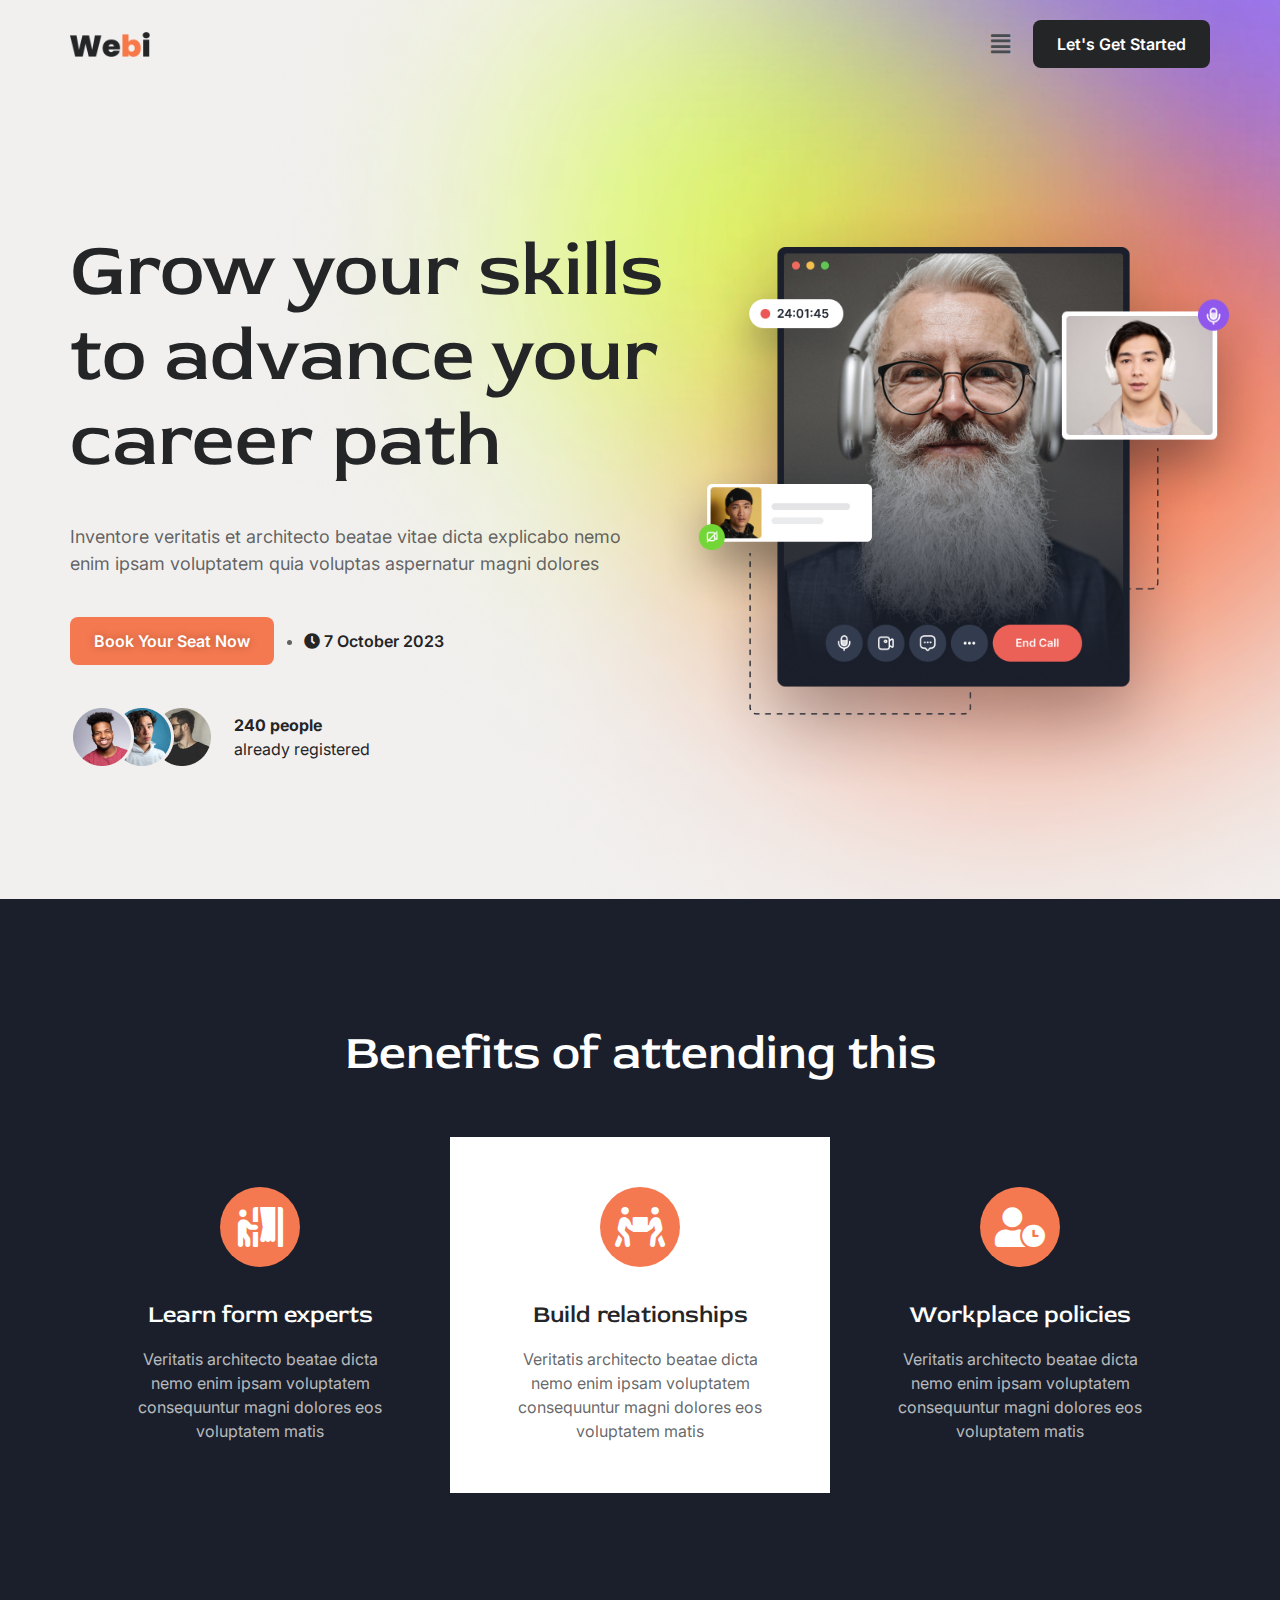
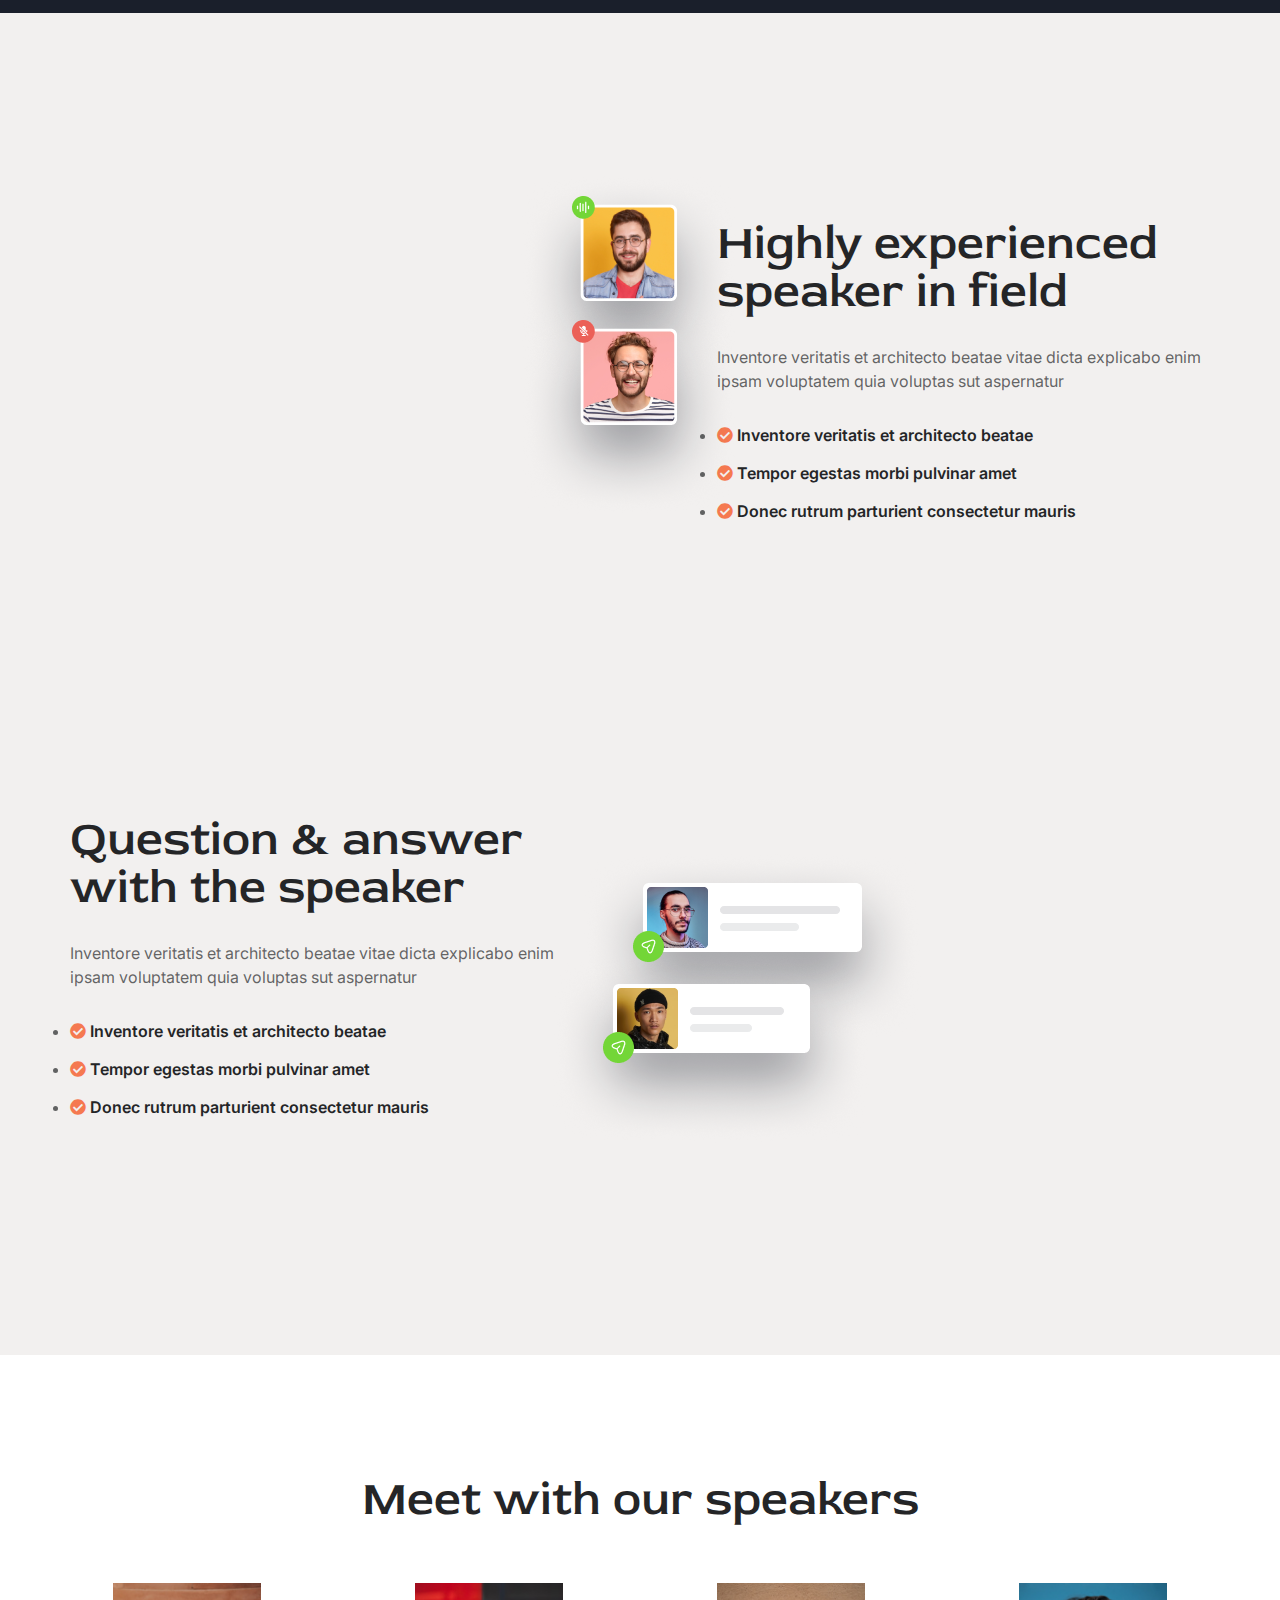
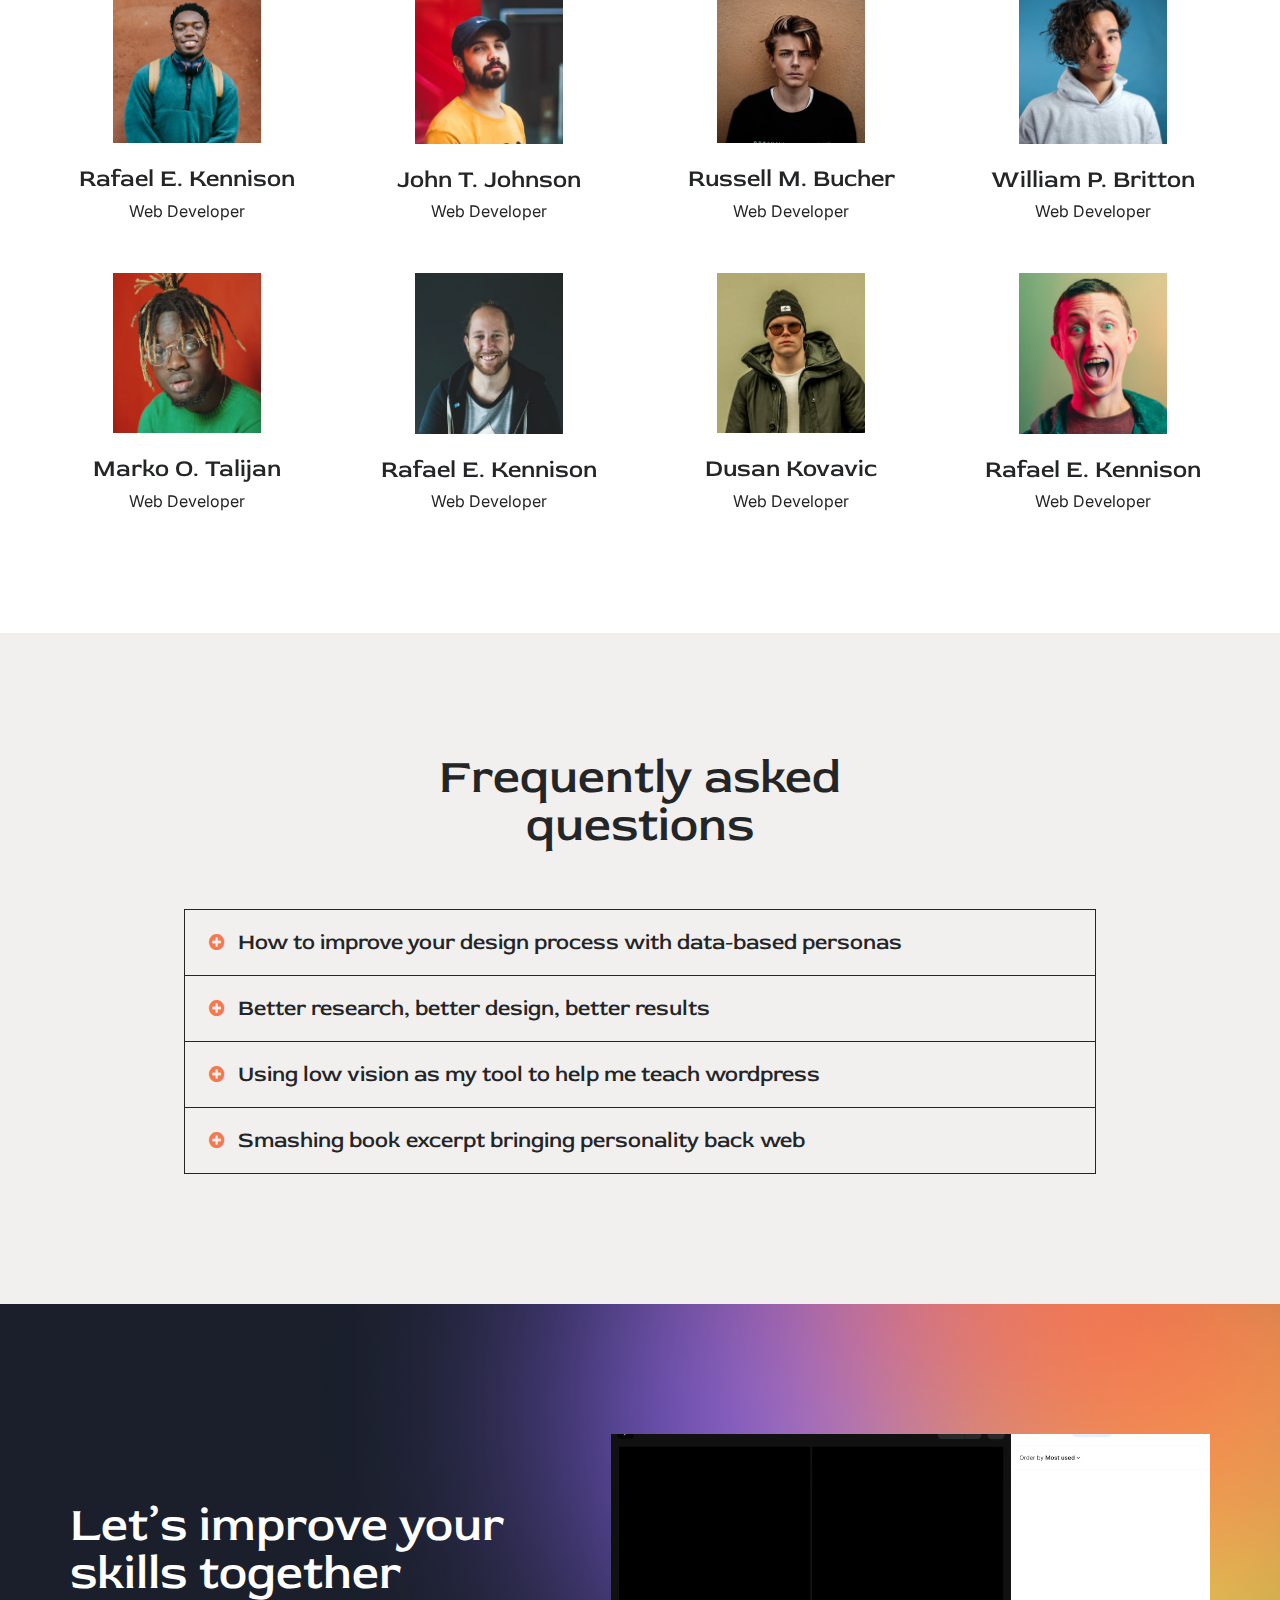
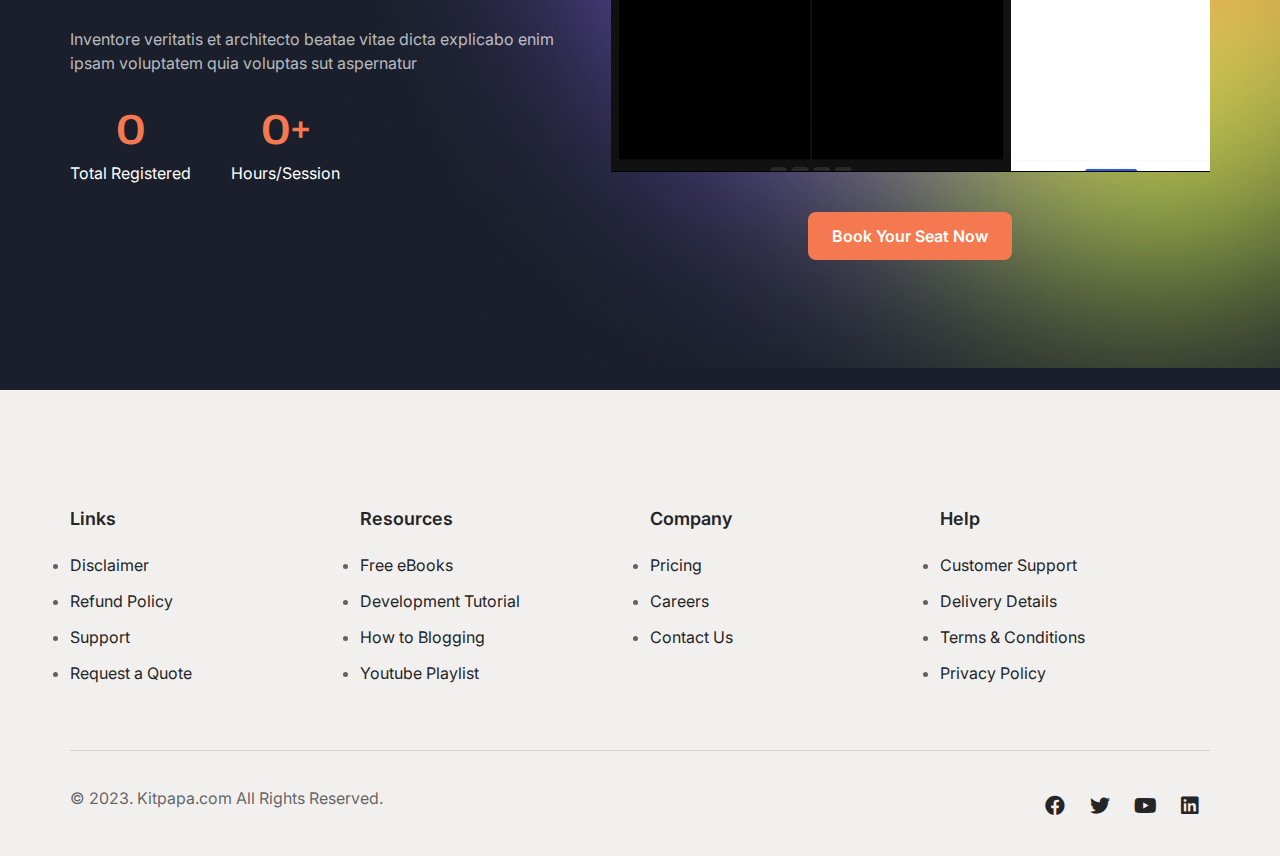
==== index.html @ 8712efa5 "test" ====
<!DOCTYPE html>
<html lang="en-US">
<meta http-equiv="content-type" content="text/html;charset=UTF-8" />

<head>
	<meta charset="UTF-8">
	<title>Webi</title>

	<link rel="icon" href="img/Webi-Logo-Jim-Fahad-Digital.png" type="image/png" sizes="32x32">
    <!-- Optional: Add additional sizes for different devices -->
    <link rel="icon" href="img/Webi-Logo-Jim-Fahad-Digital.png" type="image/png" sizes="48x48">
    <link rel="icon" href="img/Webi-Logo-Jim-Fahad-Digital.png" type="image/png" sizes="16x16">
	<meta name='robots' content='max-image-preview:large' />
	<link rel="alternate" type="application/rss+xml" title="Webi &raquo; Feed" href="feed/index.html" />
	<link rel="alternate" type="application/rss+xml" title="Webi &raquo; Comments Feed"
		href="comments/feed/index.html" />
	<script>
		window._wpemojiSettings = { "baseUrl": "https:\/\/s.w.org\/images\/core\/emoji\/14.0.0\/72x72\/", "ext": ".png", "svgUrl": "https:\/\/s.w.org\/images\/core\/emoji\/14.0.0\/svg\/", "svgExt": ".svg", "source": { "concatemoji": "https:\/\/kitpapa.net\/webi\/wp-includes\/js\/wp-emoji-release.min.js?ver=6.2" } };
		/*! This file is auto-generated */
		!function (e, a, t) { var n, r, o, i = a.createElement("canvas"), p = i.getContext && i.getContext("2d"); function s(e, t) { p.clearRect(0, 0, i.width, i.height), p.fillText(e, 0, 0); e = i.toDataURL(); return p.clearRect(0, 0, i.width, i.height), p.fillText(t, 0, 0), e === i.toDataURL() } function c(e) { var t = a.createElement("script"); t.src = e, t.defer = t.type = "text/javascript", a.getElementsByTagName("head")[0].appendChild(t) } for (o = Array("flag", "emoji"), t.supports = { everything: !0, everythingExceptFlag: !0 }, r = 0; r < o.length; r++)t.supports[o[r]] = function (e) { if (p && p.fillText) switch (p.textBaseline = "top", p.font = "600 32px Arial", e) { case "flag": return s("\ud83c\udff3\ufe0f\u200d\u26a7\ufe0f", "\ud83c\udff3\ufe0f\u200b\u26a7\ufe0f") ? !1 : !s("\ud83c\uddfa\ud83c\uddf3", "\ud83c\uddfa\u200b\ud83c\uddf3") && !s("\ud83c\udff4\udb40\udc67\udb40\udc62\udb40\udc65\udb40\udc6e\udb40\udc67\udb40\udc7f", "\ud83c\udff4\u200b\udb40\udc67\u200b\udb40\udc62\u200b\udb40\udc65\u200b\udb40\udc6e\u200b\udb40\udc67\u200b\udb40\udc7f"); case "emoji": return !s("\ud83e\udef1\ud83c\udffb\u200d\ud83e\udef2\ud83c\udfff", "\ud83e\udef1\ud83c\udffb\u200b\ud83e\udef2\ud83c\udfff") }return !1 }(o[r]), t.supports.everything = t.supports.everything && t.supports[o[r]], "flag" !== o[r] && (t.supports.everythingExceptFlag = t.supports.everythingExceptFlag && t.supports[o[r]]); t.supports.everythingExceptFlag = t.supports.everythingExceptFlag && !t.supports.flag, t.DOMReady = !1, t.readyCallback = function () { t.DOMReady = !0 }, t.supports.everything || (n = function () { t.readyCallback() }, a.addEventListener ? (a.addEventListener("DOMContentLoaded", n, !1), e.addEventListener("load", n, !1)) : (e.attachEvent("onload", n), a.attachEvent("onreadystatechange", function () { "complete" === a.readyState && t.readyCallback() })), (e = t.source || {}).concatemoji ? c(e.concatemoji) : e.wpemoji && e.twemoji && (c(e.twemoji), c(e.wpemoji))) }(window, document, window._wpemojiSettings);
	</script>
	<style>
		img.wp-smiley,
		img.emoji {
			display: inline !important;
			border: none !important;
			box-shadow: none !important;
			height: 1em !important;
			width: 1em !important;
			margin: 0 0.07em !important;
			vertical-align: -0.1em !important;
			background: none !important;
			padding: 0 !important;
		}
	</style>
	<link rel='stylesheet'  href='css/style.minae48.css'
		media='all' />
	<link rel='stylesheet'  href='css/classic-themes.minae48.css'
		media='all' />
	<style id='global-styles-inline-css'>
		body {
			--wp--preset--color--black: #000000;
			--wp--preset--color--cyan-bluish-gray: #abb8c3;
			--wp--preset--color--white: #ffffff;
			--wp--preset--color--pale-pink: #f78da7;
			--wp--preset--color--vivid-red: #cf2e2e;
			--wp--preset--color--luminous-vivid-orange: #ff6900;
			--wp--preset--color--luminous-vivid-amber: #fcb900;
			--wp--preset--color--light-green-cyan: #7bdcb5;
			--wp--preset--color--vivid-green-cyan: #00d084;
			--wp--preset--color--pale-cyan-blue: #8ed1fc;
			--wp--preset--color--vivid-cyan-blue: #0693e3;
			--wp--preset--color--vivid-purple: #9b51e0;
			--wp--preset--gradient--vivid-cyan-blue-to-vivid-purple: linear-gradient(135deg, rgba(6, 147, 227, 1) 0%, rgb(155, 81, 224) 100%);
			--wp--preset--gradient--light-green-cyan-to-vivid-green-cyan: linear-gradient(135deg, rgb(122, 220, 180) 0%, rgb(0, 208, 130) 100%);
			--wp--preset--gradient--luminous-vivid-amber-to-luminous-vivid-orange: linear-gradient(135deg, rgba(252, 185, 0, 1) 0%, rgba(255, 105, 0, 1) 100%);
			--wp--preset--gradient--luminous-vivid-orange-to-vivid-red: linear-gradient(135deg, rgba(255, 105, 0, 1) 0%, rgb(207, 46, 46) 100%);
			--wp--preset--gradient--very-light-gray-to-cyan-bluish-gray: linear-gradient(135deg, rgb(238, 238, 238) 0%, rgb(169, 184, 195) 100%);
			--wp--preset--gradient--cool-to-warm-spectrum: linear-gradient(135deg, rgb(74, 234, 220) 0%, rgb(151, 120, 209) 20%, rgb(207, 42, 186) 40%, rgb(238, 44, 130) 60%, rgb(251, 105, 98) 80%, rgb(254, 248, 76) 100%);
			--wp--preset--gradient--blush-light-purple: linear-gradient(135deg, rgb(255, 206, 236) 0%, rgb(152, 150, 240) 100%);
			--wp--preset--gradient--blush-bordeaux: linear-gradient(135deg, rgb(254, 205, 165) 0%, rgb(254, 45, 45) 50%, rgb(107, 0, 62) 100%);
			--wp--preset--gradient--luminous-dusk: linear-gradient(135deg, rgb(255, 203, 112) 0%, rgb(199, 81, 192) 50%, rgb(65, 88, 208) 100%);
			--wp--preset--gradient--pale-ocean: linear-gradient(135deg, rgb(255, 245, 203) 0%, rgb(182, 227, 212) 50%, rgb(51, 167, 181) 100%);
			--wp--preset--gradient--electric-grass: linear-gradient(135deg, rgb(202, 248, 128) 0%, rgb(113, 206, 126) 100%);
			--wp--preset--gradient--midnight: linear-gradient(135deg, rgb(2, 3, 129) 0%, rgb(40, 116, 252) 100%);
			--wp--preset--duotone--dark-grayscale: url('#wp-duotone-dark-grayscale');
			--wp--preset--duotone--grayscale: url('#wp-duotone-grayscale');
			--wp--preset--duotone--purple-yellow: url('#wp-duotone-purple-yellow');
			--wp--preset--duotone--blue-red: url('#wp-duotone-blue-red');
			--wp--preset--duotone--midnight: url('#wp-duotone-midnight');
			--wp--preset--duotone--magenta-yellow: url('#wp-duotone-magenta-yellow');
			--wp--preset--duotone--purple-green: url('#wp-duotone-purple-green');
			--wp--preset--duotone--blue-orange: url('#wp-duotone-blue-orange');
			--wp--preset--font-size--small: 13px;
			--wp--preset--font-size--medium: 20px;
			--wp--preset--font-size--large: 36px;
			--wp--preset--font-size--x-large: 42px;
			--wp--preset--spacing--20: 0.44rem;
			--wp--preset--spacing--30: 0.67rem;
			--wp--preset--spacing--40: 1rem;
			--wp--preset--spacing--50: 1.5rem;
			--wp--preset--spacing--60: 2.25rem;
			--wp--preset--spacing--70: 3.38rem;
			--wp--preset--spacing--80: 5.06rem;
			--wp--preset--shadow--natural: 6px 6px 9px rgba(0, 0, 0, 0.2);
			--wp--preset--shadow--deep: 12px 12px 50px rgba(0, 0, 0, 0.4);
			--wp--preset--shadow--sharp: 6px 6px 0px rgba(0, 0, 0, 0.2);
			--wp--preset--shadow--outlined: 6px 6px 0px -3px rgba(255, 255, 255, 1), 6px 6px rgba(0, 0, 0, 1);
			--wp--preset--shadow--crisp: 6px 6px 0px rgba(0, 0, 0, 1);
		}

		:where(.is-layout-flex) {
			gap: 0.5em;
		}

		body .is-layout-flow>.alignleft {
			float: left;
			margin-inline-start: 0;
			margin-inline-end: 2em;
		}

		body .is-layout-flow>.alignright {
			float: right;
			margin-inline-start: 2em;
			margin-inline-end: 0;
		}

		body .is-layout-flow>.aligncenter {
			margin-left: auto !important;
			margin-right: auto !important;
		}

		body .is-layout-constrained>.alignleft {
			float: left;
			margin-inline-start: 0;
			margin-inline-end: 2em;
		}

		body .is-layout-constrained>.alignright {
			float: right;
			margin-inline-start: 2em;
			margin-inline-end: 0;
		}

		body .is-layout-constrained>.aligncenter {
			margin-left: auto !important;
			margin-right: auto !important;
		}

		body .is-layout-constrained> :where(:not(.alignleft):not(.alignright):not(.alignfull)) {
			max-width: var(--wp--style--global--content-size);
			margin-left: auto !important;
			margin-right: auto !important;
		}

		body .is-layout-constrained>.alignwide {
			max-width: var(--wp--style--global--wide-size);
		}

		body .is-layout-flex {
			display: flex;
		}

		body .is-layout-flex {
			flex-wrap: wrap;
			align-items: center;
		}

		body .is-layout-flex>* {
			margin: 0;
		}

		:where(.wp-block-columns.is-layout-flex) {
			gap: 2em;
		}

		.has-black-color {
			color: var(--wp--preset--color--black) !important;
		}

		.has-cyan-bluish-gray-color {
			color: var(--wp--preset--color--cyan-bluish-gray) !important;
		}

		.has-white-color {
			color: var(--wp--preset--color--white) !important;
		}

		.has-pale-pink-color {
			color: var(--wp--preset--color--pale-pink) !important;
		}

		.has-vivid-red-color {
			color: var(--wp--preset--color--vivid-red) !important;
		}

		.has-luminous-vivid-orange-color {
			color: var(--wp--preset--color--luminous-vivid-orange) !important;
		}

		.has-luminous-vivid-amber-color {
			color: var(--wp--preset--color--luminous-vivid-amber) !important;
		}

		.has-light-green-cyan-color {
			color: var(--wp--preset--color--light-green-cyan) !important;
		}

		.has-vivid-green-cyan-color {
			color: var(--wp--preset--color--vivid-green-cyan) !important;
		}

		.has-pale-cyan-blue-color {
			color: var(--wp--preset--color--pale-cyan-blue) !important;
		}

		.has-vivid-cyan-blue-color {
			color: var(--wp--preset--color--vivid-cyan-blue) !important;
		}

		.has-vivid-purple-color {
			color: var(--wp--preset--color--vivid-purple) !important;
		}

		.has-black-background-color {
			background-color: var(--wp--preset--color--black) !important;
		}

		.has-cyan-bluish-gray-background-color {
			background-color: var(--wp--preset--color--cyan-bluish-gray) !important;
		}

		.has-white-background-color {
			background-color: var(--wp--preset--color--white) !important;
		}

		.has-pale-pink-background-color {
			background-color: var(--wp--preset--color--pale-pink) !important;
		}

		.has-vivid-red-background-color {
			background-color: var(--wp--preset--color--vivid-red) !important;
		}

		.has-luminous-vivid-orange-background-color {
			background-color: var(--wp--preset--color--luminous-vivid-orange) !important;
		}

		.has-luminous-vivid-amber-background-color {
			background-color: var(--wp--preset--color--luminous-vivid-amber) !important;
		}

		.has-light-green-cyan-background-color {
			background-color: var(--wp--preset--color--light-green-cyan) !important;
		}

		.has-vivid-green-cyan-background-color {
			background-color: var(--wp--preset--color--vivid-green-cyan) !important;
		}

		.has-pale-cyan-blue-background-color {
			background-color: var(--wp--preset--color--pale-cyan-blue) !important;
		}

		.has-vivid-cyan-blue-background-color {
			background-color: var(--wp--preset--color--vivid-cyan-blue) !important;
		}

		.has-vivid-purple-background-color {
			background-color: var(--wp--preset--color--vivid-purple) !important;
		}

		.has-black-border-color {
			border-color: var(--wp--preset--color--black) !important;
		}

		.has-cyan-bluish-gray-border-color {
			border-color: var(--wp--preset--color--cyan-bluish-gray) !important;
		}

		.has-white-border-color {
			border-color: var(--wp--preset--color--white) !important;
		}

		.has-pale-pink-border-color {
			border-color: var(--wp--preset--color--pale-pink) !important;
		}

		.has-vivid-red-border-color {
			border-color: var(--wp--preset--color--vivid-red) !important;
		}

		.has-luminous-vivid-orange-border-color {
			border-color: var(--wp--preset--color--luminous-vivid-orange) !important;
		}

		.has-luminous-vivid-amber-border-color {
			border-color: var(--wp--preset--color--luminous-vivid-amber) !important;
		}

		.has-light-green-cyan-border-color {
			border-color: var(--wp--preset--color--light-green-cyan) !important;
		}

		.has-vivid-green-cyan-border-color {
			border-color: var(--wp--preset--color--vivid-green-cyan) !important;
		}

		.has-pale-cyan-blue-border-color {
			border-color: var(--wp--preset--color--pale-cyan-blue) !important;
		}

		.has-vivid-cyan-blue-border-color {
			border-color: var(--wp--preset--color--vivid-cyan-blue) !important;
		}

		.has-vivid-purple-border-color {
			border-color: var(--wp--preset--color--vivid-purple) !important;
		}

		.has-vivid-cyan-blue-to-vivid-purple-gradient-background {
			background: var(--wp--preset--gradient--vivid-cyan-blue-to-vivid-purple) !important;
		}

		.has-light-green-cyan-to-vivid-green-cyan-gradient-background {
			background: var(--wp--preset--gradient--light-green-cyan-to-vivid-green-cyan) !important;
		}

		.has-luminous-vivid-amber-to-luminous-vivid-orange-gradient-background {
			background: var(--wp--preset--gradient--luminous-vivid-amber-to-luminous-vivid-orange) !important;
		}

		.has-luminous-vivid-orange-to-vivid-red-gradient-background {
			background: var(--wp--preset--gradient--luminous-vivid-orange-to-vivid-red) !important;
		}

		.has-very-light-gray-to-cyan-bluish-gray-gradient-background {
			background: var(--wp--preset--gradient--very-light-gray-to-cyan-bluish-gray) !important;
		}

		.has-cool-to-warm-spectrum-gradient-background {
			background: var(--wp--preset--gradient--cool-to-warm-spectrum) !important;
		}

		.has-blush-light-purple-gradient-background {
			background: var(--wp--preset--gradient--blush-light-purple) !important;
		}

		.has-blush-bordeaux-gradient-background {
			background: var(--wp--preset--gradient--blush-bordeaux) !important;
		}

		.has-luminous-dusk-gradient-background {
			background: var(--wp--preset--gradient--luminous-dusk) !important;
		}

		.has-pale-ocean-gradient-background {
			background: var(--wp--preset--gradient--pale-ocean) !important;
		}

		.has-electric-grass-gradient-background {
			background: var(--wp--preset--gradient--electric-grass) !important;
		}

		.has-midnight-gradient-background {
			background: var(--wp--preset--gradient--midnight) !important;
		}

		.has-small-font-size {
			font-size: var(--wp--preset--font-size--small) !important;
		}

		.has-medium-font-size {
			font-size: var(--wp--preset--font-size--medium) !important;
		}

		.has-large-font-size {
			font-size: var(--wp--preset--font-size--large) !important;
		}

		.has-x-large-font-size {
			font-size: var(--wp--preset--font-size--x-large) !important;
		}

		.wp-block-navigation a:where(:not(.wp-element-button)) {
			color: inherit;
		}

		:where(.wp-block-columns.is-layout-flex) {
			gap: 2em;
		}

		.wp-block-pullquote {
			font-size: 1.5em;
			line-height: 1.6;
		}
	</style>
	<link rel='stylesheet' id='hfe-style-css'
		href='css/header-footer-elementord2ac.css'
		media='all' />
	<link rel='stylesheet' id='elementor-icons-css'
		href='css/elementor-icons.minfc13.css' media='all' />
		
	<link rel='stylesheet' id='elementor-frontend-css'
		href='css/frontend-lite.min2916.css' media='all' />
	<link rel='stylesheet' id='swiper-css'
		href='css/swiper.min94a4.css' media='all' />
	<link rel='stylesheet' id='elementor-post-9-css'
		href='css/post-9c1c3.css' media='all' />
	<link rel='stylesheet' id='elementor-global-css'
		href='css/globalc1c3.css' media='all' />
	<link rel='stylesheet' id='elementor-post-215-css'
		href='css/post-215134b.css' media='all' />
	<link rel='stylesheet' id='hfe-widgets-style-css'
		href='css/frontendd2ac.css' media='all' />
	<link rel='stylesheet' id='hello-elementor-css' href='css/style.min653d.css'
		media='all' />
	<link rel='stylesheet' id='hello-elementor-theme-style-css'
		href='css/theme.min653d.css' media='all' />
	<link rel='stylesheet' id='google-fonts-1-css'
		href='https://fonts.googleapis.com/css?family=Inter%3A100%2C100italic%2C200%2C200italic%2C300%2C300italic%2C400%2C400italic%2C500%2C500italic%2C600%2C600italic%2C700%2C700italic%2C800%2C800italic%2C900%2C900italic%7CRed+Rose%3A100%2C100italic%2C200%2C200italic%2C300%2C300italic%2C400%2C400italic%2C500%2C500italic%2C600%2C600italic%2C700%2C700italic%2C800%2C800italic%2C900%2C900italic&amp;display=swap&amp;ver=6.2'
		media='all' />
	<link rel='stylesheet' id='elementor-icons-shared-0-css'
		href='css/fontawesome.min52d5.css'
		media='all' />
	<link rel='stylesheet' id='elementor-icons-fa-solid-css'
		href='css/solid.min52d5.css' media='all' />
	<link rel='stylesheet' id='elementor-icons-fa-regular-css'
		href='css/regular.min52d5.css' media='all' />
	<link rel='stylesheet' id='elementor-icons-fa-brands-css'
		href='css/brands.min52d5.css' media='all' />

	<link rel="preconnect" href="https://fonts.gstatic.com/" crossorigin>
	<script src='js/jquery.mina767.js' id='jquery-core-js'></script>
	<script src='js/jquery-migrate.min6b00.js' id='jquery-migrate-js'></script>
	<link rel="https://api.w.org/" href="wp-json/index.html" />
	<link rel="alternate" type="application/json" href="wp-json/wp/v2/pages/215.json" />
	<link rel="EditURI" type="application/rsd+xml" title="RSD" href="xmlrpc0db0.php?rsd" />
	<link rel="wlwmanifest" type="application/wlwmanifest+xml" href="wp-includes/wlwmanifest.xml" />
	<meta name="generator" content="WordPress 6.2" />
	<link rel="canonical" href="index.html" />
	<link rel='shortlink' href='index.html' />
	<link rel="alternate" type="application/json+oembed"
		href="wp-json/oembed/1.0/embed7030.json?url=https%3A%2F%2Fkitpapa.net%2Fwebi%2F" />
	<link rel="alternate" type="text/xml+oembed"
		href="wp-json/oembed/1.0/embedc02b?url=https%3A%2F%2Fkitpapa.net%2Fwebi%2F&amp;format=xml" />
	<style type="text/css" id="cst_font_data">
		@font-face {
			font-family: "ClashDisplay";
			font-display: auto;
			font-weight: 500;
			src: url(img/ClashDisplay-Medium.woff2) format('woff2'), url(https://kitpapa.net/webi/img/ClashDisplay-Medium.woff) format('woff'), url(https://kitpapa.net/webi/img/ClashDisplay-Medium.ttf) format('TrueType'), url(https://kitpapa.net/webi/img/ClashDisplay-Medium.eot) format('eot'), url(https://kitpapa.net/webi/img/ClashDisplay-Medium.otf) format('OpenType');
		}
	</style>
	<meta name="generator"
		content="Elementor 3.13.1; features: e_dom_optimization, e_optimized_assets_loading, e_optimized_css_loading, a11y_improvements, additional_custom_breakpoints; settings: css_print_method-external, google_font-enabled, font_display-swap">
	<meta name="viewport" content="width=device-width, initial-scale=1.0, viewport-fit=cover" />
</head>

<body
	class="home page-template page-template-elementor_canvas page page-id-215 ehf-template-hello-elementor ehf-stylesheet-hello-elementor elementor-default elementor-template-canvas elementor-kit-9 elementor-page elementor-page-215">
	<svg xmlns="http://www.w3.org/2000/svg" viewBox="0 0 0 0" width="0" height="0" focusable="false" role="none"
		style="visibility: hidden; position: absolute; left: -9999px; overflow: hidden;">
		<defs>
			<filter id="wp-duotone-dark-grayscale">
				<feColorMatrix color-interpolation-filters="sRGB" type="matrix"
					values=" .299 .587 .114 0 0 .299 .587 .114 0 0 .299 .587 .114 0 0 .299 .587 .114 0 0 " />
				<feComponentTransfer color-interpolation-filters="sRGB">
					<feFuncR type="table" tableValues="0 0.49803921568627" />
					<feFuncG type="table" tableValues="0 0.49803921568627" />
					<feFuncB type="table" tableValues="0 0.49803921568627" />
					<feFuncA type="table" tableValues="1 1" />
				</feComponentTransfer>
				<feComposite in2="SourceGraphic" operator="in" />
			</filter>
		</defs>
	</svg><svg xmlns="http://www.w3.org/2000/svg" viewBox="0 0 0 0" width="0" height="0" focusable="false" role="none"
		style="visibility: hidden; position: absolute; left: -9999px; overflow: hidden;">
		<defs>
			<filter id="wp-duotone-grayscale">
				<feColorMatrix color-interpolation-filters="sRGB" type="matrix"
					values=" .299 .587 .114 0 0 .299 .587 .114 0 0 .299 .587 .114 0 0 .299 .587 .114 0 0 " />
				<feComponentTransfer color-interpolation-filters="sRGB">
					<feFuncR type="table" tableValues="0 1" />
					<feFuncG type="table" tableValues="0 1" />
					<feFuncB type="table" tableValues="0 1" />
					<feFuncA type="table" tableValues="1 1" />
				</feComponentTransfer>
				<feComposite in2="SourceGraphic" operator="in" />
			</filter>
		</defs>
	</svg><svg xmlns="http://www.w3.org/2000/svg" viewBox="0 0 0 0" width="0" height="0" focusable="false" role="none"
		style="visibility: hidden; position: absolute; left: -9999px; overflow: hidden;">
		<defs>
			<filter id="wp-duotone-purple-yellow">
				<feColorMatrix color-interpolation-filters="sRGB" type="matrix"
					values=" .299 .587 .114 0 0 .299 .587 .114 0 0 .299 .587 .114 0 0 .299 .587 .114 0 0 " />
				<feComponentTransfer color-interpolation-filters="sRGB">
					<feFuncR type="table" tableValues="0.54901960784314 0.98823529411765" />
					<feFuncG type="table" tableValues="0 1" />
					<feFuncB type="table" tableValues="0.71764705882353 0.25490196078431" />
					<feFuncA type="table" tableValues="1 1" />
				</feComponentTransfer>
				<feComposite in2="SourceGraphic" operator="in" />
			</filter>
		</defs>
	</svg><svg xmlns="http://www.w3.org/2000/svg" viewBox="0 0 0 0" width="0" height="0" focusable="false" role="none"
		style="visibility: hidden; position: absolute; left: -9999px; overflow: hidden;">
		<defs>
			<filter id="wp-duotone-blue-red">
				<feColorMatrix color-interpolation-filters="sRGB" type="matrix"
					values=" .299 .587 .114 0 0 .299 .587 .114 0 0 .299 .587 .114 0 0 .299 .587 .114 0 0 " />
				<feComponentTransfer color-interpolation-filters="sRGB">
					<feFuncR type="table" tableValues="0 1" />
					<feFuncG type="table" tableValues="0 0.27843137254902" />
					<feFuncB type="table" tableValues="0.5921568627451 0.27843137254902" />
					<feFuncA type="table" tableValues="1 1" />
				</feComponentTransfer>
				<feComposite in2="SourceGraphic" operator="in" />
			</filter>
		</defs>
	</svg><svg xmlns="http://www.w3.org/2000/svg" viewBox="0 0 0 0" width="0" height="0" focusable="false" role="none"
		style="visibility: hidden; position: absolute; left: -9999px; overflow: hidden;">
		<defs>
			<filter id="wp-duotone-midnight">
				<feColorMatrix color-interpolation-filters="sRGB" type="matrix"
					values=" .299 .587 .114 0 0 .299 .587 .114 0 0 .299 .587 .114 0 0 .299 .587 .114 0 0 " />
				<feComponentTransfer color-interpolation-filters="sRGB">
					<feFuncR type="table" tableValues="0 0" />
					<feFuncG type="table" tableValues="0 0.64705882352941" />
					<feFuncB type="table" tableValues="0 1" />
					<feFuncA type="table" tableValues="1 1" />
				</feComponentTransfer>
				<feComposite in2="SourceGraphic" operator="in" />
			</filter>
		</defs>
	</svg><svg xmlns="http://www.w3.org/2000/svg" viewBox="0 0 0 0" width="0" height="0" focusable="false" role="none"
		style="visibility: hidden; position: absolute; left: -9999px; overflow: hidden;">
		<defs>
			<filter id="wp-duotone-magenta-yellow">
				<feColorMatrix color-interpolation-filters="sRGB" type="matrix"
					values=" .299 .587 .114 0 0 .299 .587 .114 0 0 .299 .587 .114 0 0 .299 .587 .114 0 0 " />
				<feComponentTransfer color-interpolation-filters="sRGB">
					<feFuncR type="table" tableValues="0.78039215686275 1" />
					<feFuncG type="table" tableValues="0 0.94901960784314" />
					<feFuncB type="table" tableValues="0.35294117647059 0.47058823529412" />
					<feFuncA type="table" tableValues="1 1" />
				</feComponentTransfer>
				<feComposite in2="SourceGraphic" operator="in" />
			</filter>
		</defs>
	</svg><svg xmlns="http://www.w3.org/2000/svg" viewBox="0 0 0 0" width="0" height="0" focusable="false" role="none"
		style="visibility: hidden; position: absolute; left: -9999px; overflow: hidden;">
		<defs>
			<filter id="wp-duotone-purple-green">
				<feColorMatrix color-interpolation-filters="sRGB" type="matrix"
					values=" .299 .587 .114 0 0 .299 .587 .114 0 0 .299 .587 .114 0 0 .299 .587 .114 0 0 " />
				<feComponentTransfer color-interpolation-filters="sRGB">
					<feFuncR type="table" tableValues="0.65098039215686 0.40392156862745" />
					<feFuncG type="table" tableValues="0 1" />
					<feFuncB type="table" tableValues="0.44705882352941 0.4" />
					<feFuncA type="table" tableValues="1 1" />
				</feComponentTransfer>
				<feComposite in2="SourceGraphic" operator="in" />
			</filter>
		</defs>
	</svg><svg xmlns="http://www.w3.org/2000/svg" viewBox="0 0 0 0" width="0" height="0" focusable="false" role="none"
		style="visibility: hidden; position: absolute; left: -9999px; overflow: hidden;">
		<defs>
			<filter id="wp-duotone-blue-orange">
				<feColorMatrix color-interpolation-filters="sRGB" type="matrix"
					values=" .299 .587 .114 0 0 .299 .587 .114 0 0 .299 .587 .114 0 0 .299 .587 .114 0 0 " />
				<feComponentTransfer color-interpolation-filters="sRGB">
					<feFuncR type="table" tableValues="0.098039215686275 1" />
					<feFuncG type="table" tableValues="0 0.66274509803922" />
					<feFuncB type="table" tableValues="0.84705882352941 0.41960784313725" />
					<feFuncA type="table" tableValues="1 1" />
				</feComponentTransfer>
				<feComposite in2="SourceGraphic" operator="in" />
			</filter>
		</defs>
	</svg>
	<div data-elementor-type="wp-page" data-elementor-id="215" class="elementor elementor-215">
		<div class="elementor-element elementor-element-292ba803 e-con-boxed e-flex e-con" data-id="292ba803"
			data-element_type="container"
			data-settings="{&quot;background_background&quot;:&quot;classic&quot;,&quot;content_width&quot;:&quot;boxed&quot;}">
			<div class="e-con-inner">
				<div class="elementor-element elementor-element-26e936c2 elementor-widget elementor-widget-image"
					data-id="26e936c2" data-element_type="widget" data-widget_type="image.default">
					<div class="elementor-widget-container">
						<style>
							/*! elementor - v3.13.1 - 09-05-2023 */
							.elementor-widget-image {
								text-align: center
							}

							.elementor-widget-image a {
								display: inline-block
							}

							.elementor-widget-image a img[src$=".svg"] {
								width: 48px
							}

							.elementor-widget-image img {
								vertical-align: middle;
								display: inline-block
							}
						</style> <img decoding="async" width="188" height="60"
							src="img/Webi-Logo-Jim-Fahad-Digital.png"
							class="attachment-large size-large wp-image-152" alt="" loading="lazy" />
					</div>
				</div>
				<div class="elementor-element elementor-element-8ce96f hfe-menu-item-space-between hfe-submenu-icon-arrow hfe-link-redirect-child elementor-widget elementor-widget-navigation-menu"
					data-id="8ce96f" data-element_type="widget"
					data-settings="{&quot;hamburger_align&quot;:&quot;right&quot;,&quot;hamburger_menu_align&quot;:&quot;space-between&quot;,&quot;width_flyout_menu_item&quot;:{&quot;unit&quot;:&quot;px&quot;,&quot;size&quot;:300,&quot;sizes&quot;:[]},&quot;width_flyout_menu_item_tablet&quot;:{&quot;unit&quot;:&quot;px&quot;,&quot;size&quot;:&quot;&quot;,&quot;sizes&quot;:[]},&quot;width_flyout_menu_item_mobile&quot;:{&quot;unit&quot;:&quot;px&quot;,&quot;size&quot;:&quot;&quot;,&quot;sizes&quot;:[]},&quot;padding_flyout_menu_item&quot;:{&quot;unit&quot;:&quot;px&quot;,&quot;size&quot;:30,&quot;sizes&quot;:[]},&quot;padding_flyout_menu_item_tablet&quot;:{&quot;unit&quot;:&quot;px&quot;,&quot;size&quot;:&quot;&quot;,&quot;sizes&quot;:[]},&quot;padding_flyout_menu_item_mobile&quot;:{&quot;unit&quot;:&quot;px&quot;,&quot;size&quot;:&quot;&quot;,&quot;sizes&quot;:[]},&quot;padding_horizontal_menu_item&quot;:{&quot;unit&quot;:&quot;px&quot;,&quot;size&quot;:15,&quot;sizes&quot;:[]},&quot;padding_horizontal_menu_item_tablet&quot;:{&quot;unit&quot;:&quot;px&quot;,&quot;size&quot;:&quot;&quot;,&quot;sizes&quot;:[]},&quot;padding_horizontal_menu_item_mobile&quot;:{&quot;unit&quot;:&quot;px&quot;,&quot;size&quot;:&quot;&quot;,&quot;sizes&quot;:[]},&quot;padding_vertical_menu_item&quot;:{&quot;unit&quot;:&quot;px&quot;,&quot;size&quot;:15,&quot;sizes&quot;:[]},&quot;padding_vertical_menu_item_tablet&quot;:{&quot;unit&quot;:&quot;px&quot;,&quot;size&quot;:&quot;&quot;,&quot;sizes&quot;:[]},&quot;padding_vertical_menu_item_mobile&quot;:{&quot;unit&quot;:&quot;px&quot;,&quot;size&quot;:&quot;&quot;,&quot;sizes&quot;:[]},&quot;menu_space_between&quot;:{&quot;unit&quot;:&quot;px&quot;,&quot;size&quot;:&quot;&quot;,&quot;sizes&quot;:[]},&quot;menu_space_between_tablet&quot;:{&quot;unit&quot;:&quot;px&quot;,&quot;size&quot;:&quot;&quot;,&quot;sizes&quot;:[]},&quot;menu_space_between_mobile&quot;:{&quot;unit&quot;:&quot;px&quot;,&quot;size&quot;:&quot;&quot;,&quot;sizes&quot;:[]},&quot;menu_top_space&quot;:{&quot;unit&quot;:&quot;px&quot;,&quot;size&quot;:&quot;&quot;,&quot;sizes&quot;:[]},&quot;menu_top_space_tablet&quot;:{&quot;unit&quot;:&quot;px&quot;,&quot;size&quot;:&quot;&quot;,&quot;sizes&quot;:[]},&quot;menu_top_space_mobile&quot;:{&quot;unit&quot;:&quot;px&quot;,&quot;size&quot;:&quot;&quot;,&quot;sizes&quot;:[]},&quot;dropdown_border_radius&quot;:{&quot;unit&quot;:&quot;px&quot;,&quot;top&quot;:&quot;&quot;,&quot;right&quot;:&quot;&quot;,&quot;bottom&quot;:&quot;&quot;,&quot;left&quot;:&quot;&quot;,&quot;isLinked&quot;:true},&quot;dropdown_border_radius_tablet&quot;:{&quot;unit&quot;:&quot;px&quot;,&quot;top&quot;:&quot;&quot;,&quot;right&quot;:&quot;&quot;,&quot;bottom&quot;:&quot;&quot;,&quot;left&quot;:&quot;&quot;,&quot;isLinked&quot;:true},&quot;dropdown_border_radius_mobile&quot;:{&quot;unit&quot;:&quot;px&quot;,&quot;top&quot;:&quot;&quot;,&quot;right&quot;:&quot;&quot;,&quot;bottom&quot;:&quot;&quot;,&quot;left&quot;:&quot;&quot;,&quot;isLinked&quot;:true},&quot;padding_horizontal_dropdown_item&quot;:{&quot;unit&quot;:&quot;px&quot;,&quot;size&quot;:&quot;&quot;,&quot;sizes&quot;:[]},&quot;padding_horizontal_dropdown_item_tablet&quot;:{&quot;unit&quot;:&quot;px&quot;,&quot;size&quot;:&quot;&quot;,&quot;sizes&quot;:[]},&quot;padding_horizontal_dropdown_item_mobile&quot;:{&quot;unit&quot;:&quot;px&quot;,&quot;size&quot;:&quot;&quot;,&quot;sizes&quot;:[]},&quot;padding_vertical_dropdown_item&quot;:{&quot;unit&quot;:&quot;px&quot;,&quot;size&quot;:15,&quot;sizes&quot;:[]},&quot;padding_vertical_dropdown_item_tablet&quot;:{&quot;unit&quot;:&quot;px&quot;,&quot;size&quot;:&quot;&quot;,&quot;sizes&quot;:[]},&quot;padding_vertical_dropdown_item_mobile&quot;:{&quot;unit&quot;:&quot;px&quot;,&quot;size&quot;:&quot;&quot;,&quot;sizes&quot;:[]},&quot;toggle_size&quot;:{&quot;unit&quot;:&quot;px&quot;,&quot;size&quot;:&quot;&quot;,&quot;sizes&quot;:[]},&quot;toggle_size_tablet&quot;:{&quot;unit&quot;:&quot;px&quot;,&quot;size&quot;:&quot;&quot;,&quot;sizes&quot;:[]},&quot;toggle_size_mobile&quot;:{&quot;unit&quot;:&quot;px&quot;,&quot;size&quot;:&quot;&quot;,&quot;sizes&quot;:[]},&quot;toggle_border_width&quot;:{&quot;unit&quot;:&quot;px&quot;,&quot;size&quot;:&quot;&quot;,&quot;sizes&quot;:[]},&quot;toggle_border_width_tablet&quot;:{&quot;unit&quot;:&quot;px&quot;,&quot;size&quot;:&quot;&quot;,&quot;sizes&quot;:[]},&quot;toggle_border_width_mobile&quot;:{&quot;unit&quot;:&quot;px&quot;,&quot;size&quot;:&quot;&quot;,&quot;sizes&quot;:[]},&quot;toggle_border_radius&quot;:{&quot;unit&quot;:&quot;px&quot;,&quot;size&quot;:&quot;&quot;,&quot;sizes&quot;:[]},&quot;toggle_border_radius_tablet&quot;:{&quot;unit&quot;:&quot;px&quot;,&quot;size&quot;:&quot;&quot;,&quot;sizes&quot;:[]},&quot;toggle_border_radius_mobile&quot;:{&quot;unit&quot;:&quot;px&quot;,&quot;size&quot;:&quot;&quot;,&quot;sizes&quot;:[]},&quot;close_flyout_size&quot;:{&quot;unit&quot;:&quot;px&quot;,&quot;size&quot;:&quot;&quot;,&quot;sizes&quot;:[]},&quot;close_flyout_size_tablet&quot;:{&quot;unit&quot;:&quot;px&quot;,&quot;size&quot;:&quot;&quot;,&quot;sizes&quot;:[]},&quot;close_flyout_size_mobile&quot;:{&quot;unit&quot;:&quot;px&quot;,&quot;size&quot;:&quot;&quot;,&quot;sizes&quot;:[]}}"
					data-widget_type="navigation-menu.default">
					<div class="elementor-widget-container">
						<div class="hfe-nav-menu__toggle elementor-clickable hfe-flyout-trigger" tabindex="0">
							<div class="hfe-nav-menu-icon">
								<i aria-hidden="true" tabindex="0" class="fas fa-align-justify"></i>
							</div>
						</div>
						<div class="hfe-flyout-wrapper">
							<div class="hfe-flyout-overlay elementor-clickable"></div>
							<div class="hfe-flyout-container">
								<div id="hfe-flyout-content-id-8ce96f" class="hfe-side hfe-flyout-left hfe-flyout-open"
									data-layout="left" data-flyout-type="normal">
									<div class="hfe-flyout-content push">
										<nav>
											<ul id="menu-1-8ce96f" class="hfe-nav-menu">
												<li id="menu-item-147"
													class="menu-item menu-item-type-custom menu-item-object-custom parent hfe-creative-menu">
													<a href="#benefits" class="hfe-menu-item">Benefits</a></li>
												<li id="menu-item-148"
													class="menu-item menu-item-type-custom menu-item-object-custom parent hfe-creative-menu">
													<a href="#speakers" class="hfe-menu-item">Speakers</a></li>
												<li id="menu-item-149"
													class="menu-item menu-item-type-custom menu-item-object-custom parent hfe-creative-menu">
													<a href="#faq" class="hfe-menu-item">FAQ</a></li>
												<li id="menu-item-150"
													class="menu-item menu-item-type-custom menu-item-object-custom parent hfe-creative-menu">
													<a href="#booking" class="hfe-menu-item">Booking</a></li>

													<li id="menu-item-151"
													class="menu-item menu-item-type-custom menu-item-object-custom parent hfe-creative-menu">
													<a href="register.html" class="hfe-menu-item">Register</a></li>

											</ul>
										</nav>
										<div class="elementor-clickable hfe-flyout-close" tabindex="0">
											<i aria-hidden="true" tabindex="0" class="far fa-window-close"></i>
										</div>
									</div>
								</div>
							</div>
						</div>
					</div>
				</div>
				<div class="elementor-element elementor-element-45330e4a elementor-hidden-mobile elementor-widget elementor-widget-button"
					data-id="45330e4a" data-element_type="widget" data-widget_type="button.default">
					<div class="elementor-widget-container">
						<div class="elementor-button-wrapper">
							<a href="#" class="elementor-button-link elementor-button elementor-size-sm" role="button">
								<span class="elementor-button-content-wrapper">
									<span class="elementor-button-text">Let's Get Started</span>
								</span>
							</a>
						</div>
					</div>
				</div>
			</div>
		</div>
		<div class="elementor-element elementor-element-6c38368d e-con-boxed e-flex e-con" data-id="6c38368d"
			data-element_type="container"
			data-settings="{&quot;background_background&quot;:&quot;classic&quot;,&quot;content_width&quot;:&quot;boxed&quot;}">
			<div class="e-con-inner">
				<div class="elementor-element elementor-element-62ad8641 e-con-full e-flex e-con" data-id="62ad8641"
					data-element_type="container" data-settings="{&quot;content_width&quot;:&quot;full&quot;}">
					<div class="elementor-element elementor-element-27cc1d55 elementor-widget elementor-widget-heading"
						data-id="27cc1d55" data-element_type="widget" data-widget_type="heading.default">
						<div class="elementor-widget-container">
							<style>
								/*! elementor - v3.13.1 - 09-05-2023 */
								.elementor-heading-title {
									padding: 0;
									margin: 0;
									line-height: 1
								}

								.elementor-widget-heading .elementor-heading-title[class*=elementor-size-]>a {
									color: inherit;
									font-size: inherit;
									line-height: inherit
								}

								.elementor-widget-heading .elementor-heading-title.elementor-size-small {
									font-size: 15px
								}

								.elementor-widget-heading .elementor-heading-title.elementor-size-medium {
									font-size: 19px
								}

								.elementor-widget-heading .elementor-heading-title.elementor-size-large {
									font-size: 29px
								}

								.elementor-widget-heading .elementor-heading-title.elementor-size-xl {
									font-size: 39px
								}

								.elementor-widget-heading .elementor-heading-title.elementor-size-xxl {
									font-size: 59px
								}
							</style>
							<h2 class="elementor-heading-title elementor-size-default">Grow your skills to advance your
								career path</h2>
						</div>
					</div>
					<div class="elementor-element elementor-element-23f9e7a7 elementor-widget elementor-widget-text-editor"
						data-id="23f9e7a7" data-element_type="widget" data-widget_type="text-editor.default">
						<div class="elementor-widget-container">
							<style>
								/*! elementor - v3.13.1 - 09-05-2023 */
								.elementor-widget-text-editor.elementor-drop-cap-view-stacked .elementor-drop-cap {
									background-color: #69727d;
									color: #fff
								}

								.elementor-widget-text-editor.elementor-drop-cap-view-framed .elementor-drop-cap {
									color: #69727d;
									border: 3px solid;
									background-color: transparent
								}

								.elementor-widget-text-editor:not(.elementor-drop-cap-view-default) .elementor-drop-cap {
									margin-top: 8px
								}

								.elementor-widget-text-editor:not(.elementor-drop-cap-view-default) .elementor-drop-cap-letter {
									width: 1em;
									height: 1em
								}

								.elementor-widget-text-editor .elementor-drop-cap {
									float: left;
									text-align: center;
									line-height: 1;
									font-size: 50px
								}

								.elementor-widget-text-editor .elementor-drop-cap-letter {
									display: inline-block
								}
							</style>
							<p>Inventore veritatis et architecto beatae vitae dicta explicabo nemo<br />enim ipsam
								voluptatem quia voluptas aspernatur magni dolores</p>
						</div>
					</div>
					<div class="elementor-element elementor-element-547bac58 e-con-boxed e-flex e-con"
						data-id="547bac58" data-element_type="container"
						data-settings="{&quot;content_width&quot;:&quot;boxed&quot;}">
						<div class="e-con-inner">
							<div class="elementor-element elementor-element-38378872 elementor-widget elementor-widget-button"
								data-id="38378872" data-element_type="widget" data-widget_type="button.default">
								<div class="elementor-widget-container">
									<div class="elementor-button-wrapper">
										<a href="#" class="elementor-button-link elementor-button elementor-size-sm"
											role="button">
											<span class="elementor-button-content-wrapper">
												<span class="elementor-button-text">Book Your Seat Now</span>
											</span>
										</a>
									</div>
								</div>
							</div>
							<div class="elementor-element elementor-element-4f845443 elementor-icon-list--layout-traditional elementor-list-item-link-full_width elementor-widget elementor-widget-icon-list"
								data-id="4f845443" data-element_type="widget" data-widget_type="icon-list.default">
								<div class="elementor-widget-container">
									<link rel="stylesheet"
										href="wp-content/plugins/elementor/assets/css/widget-icon-list.min.css">
									<ul class="elementor-icon-list-items">
										<li class="elementor-icon-list-item">
											<span class="elementor-icon-list-icon">
												<i aria-hidden="true" class="fas fa-clock"></i> </span>
											<span class="elementor-icon-list-text">7 October 2023</span>
										</li>
									</ul>
								</div>
							</div>
						</div>
					</div>
					<div class="elementor-element elementor-element-75fe2a06 e-con-boxed e-flex e-con"
						data-id="75fe2a06" data-element_type="container"
						data-settings="{&quot;content_width&quot;:&quot;boxed&quot;}">
						<div class="e-con-inner">
							<div class="elementor-element elementor-element-54cb5ed5 elementor-widget elementor-widget-image"
								data-id="54cb5ed5" data-element_type="widget" data-widget_type="image.default">
								<div class="elementor-widget-container">
									<img decoding="async" width="144" height="64"
										src="img/People-in-Banner-Jim-Fahad-Digital.png"
										class="attachment-large size-large wp-image-14" alt="" loading="lazy" />
								</div>
							</div>
							<div class="elementor-element elementor-element-25a9299c elementor-widget elementor-widget-text-editor"
								data-id="25a9299c" data-element_type="widget" data-widget_type="text-editor.default">
								<div class="elementor-widget-container">
									<p><strong>240 people</strong><br />already registered</p>
								</div>
							</div>
						</div>
					</div>
				</div>
				<div class="elementor-element elementor-element-708147d6 e-con-full e-flex e-con" data-id="708147d6"
					data-element_type="container" data-settings="{&quot;content_width&quot;:&quot;full&quot;}">
					<div class="elementor-element elementor-element-4195b7c3 elementor-widget elementor-widget-image"
						data-id="4195b7c3" data-element_type="widget" data-widget_type="image.default">
						<div class="elementor-widget-container">
							<img decoding="async" width="638" height="748"
								src="img/Hero-Banner-Img1-Jim-Fahad-Digital.png"
								class="attachment-large size-large wp-image-23" alt="" loading="lazy"
								sizes="(max-width: 638px) 100vw, 638px" />
						</div>
					</div>
					<div class="elementor-element elementor-element-6e8aaea9 elementor-absolute elementor-widget elementor-widget-image"
						data-id="6e8aaea9" data-element_type="widget"
						data-settings="{&quot;_position&quot;:&quot;absolute&quot;}" data-widget_type="image.default">
						<div class="elementor-widget-container">
							<img decoding="async" width="290" height="261"
								src="img/Hero-Banner-Img2-Jim-Fahad-Digital.png"
								class="attachment-large size-large wp-image-21" alt="" loading="lazy" />
						</div>
					</div>
					<div class="elementor-element elementor-element-33aceb14 elementor-absolute elementor-widget elementor-widget-image"
						data-id="33aceb14" data-element_type="widget"
						data-settings="{&quot;_position&quot;:&quot;absolute&quot;}" data-widget_type="image.default">
						<div class="elementor-widget-container">
							<img decoding="async" width="317" height="190"
								src="img/Hero-Banner-Img3-Jim-Fahad-Digital.png"
								class="attachment-large size-large wp-image-22" alt="" loading="lazy"
								sizes="(max-width: 317px) 100vw, 317px" />
						</div>
					</div>
				</div>
			</div>
		</div>
		<div class="elementor-element elementor-element-2d049364 e-con-boxed e-flex e-con" data-id="2d049364"
			data-element_type="container" id="benefits"
			data-settings="{&quot;background_background&quot;:&quot;classic&quot;,&quot;content_width&quot;:&quot;boxed&quot;}">
			<div class="e-con-inner">
				<div class="elementor-element elementor-element-5657bf9a elementor-widget elementor-widget-heading"
					data-id="5657bf9a" data-element_type="widget" data-widget_type="heading.default">
					<div class="elementor-widget-container">
						<h2 class="elementor-heading-title elementor-size-default">Benefits of attending this</h2>
					</div>
				</div>
				<div class="elementor-element elementor-element-2d356bb1 e-con-boxed e-flex e-con" data-id="2d356bb1"
					data-element_type="container" data-settings="{&quot;content_width&quot;:&quot;boxed&quot;}">
					<div class="e-con-inner">
						<div class="elementor-element elementor-element-6fd772b9 info-box e-con-boxed e-flex e-con"
							data-id="6fd772b9" data-element_type="container"
							data-settings="{&quot;background_background&quot;:&quot;classic&quot;,&quot;content_width&quot;:&quot;boxed&quot;}">
							<div class="e-con-inner">
								<div class="elementor-element elementor-element-52573460 elementor-view-stacked elementor-shape-circle elementor-widget elementor-widget-icon"
									data-id="52573460" data-element_type="widget" data-widget_type="icon.default">
									<div class="elementor-widget-container">
										<div class="elementor-icon-wrapper">
											<div class="elementor-icon">
												<i aria-hidden="true" class="fas fa-person-booth"></i>
											</div>
										</div>
									</div>
								</div>
								<div class="elementor-element elementor-element-15ab0cfa elementor-widget elementor-widget-heading"
									data-id="15ab0cfa" data-element_type="widget" data-widget_type="heading.default">
									<div class="elementor-widget-container">
										<h2 class="elementor-heading-title elementor-size-default">Learn form experts
										</h2>
									</div>
								</div>
								<div class="elementor-element elementor-element-106e3a98 elementor-widget elementor-widget-text-editor"
									data-id="106e3a98" data-element_type="widget"
									data-widget_type="text-editor.default">
									<div class="elementor-widget-container">
										<p>Veritatis architecto beatae dicta nemo enim ipsam voluptatem consequuntur
											magni dolores eos voluptatem matis</p>
									</div>
								</div>
							</div>
						</div>
						<div class="elementor-element elementor-element-78c0b44e e-con-boxed e-flex e-con"
							data-id="78c0b44e" data-element_type="container"
							data-settings="{&quot;background_background&quot;:&quot;classic&quot;,&quot;content_width&quot;:&quot;boxed&quot;}">
							<div class="e-con-inner">
								<div class="elementor-element elementor-element-687284f6 elementor-view-stacked elementor-shape-circle elementor-widget elementor-widget-icon"
									data-id="687284f6" data-element_type="widget" data-widget_type="icon.default">
									<div class="elementor-widget-container">
										<div class="elementor-icon-wrapper">
											<div class="elementor-icon">
												<i aria-hidden="true" class="fas fa-people-carry"></i>
											</div>
										</div>
									</div>
								</div>
								<div class="elementor-element elementor-element-1d73b9f2 elementor-widget elementor-widget-heading"
									data-id="1d73b9f2" data-element_type="widget" data-widget_type="heading.default">
									<div class="elementor-widget-container">
										<h2 class="elementor-heading-title elementor-size-default">Build relationships
										</h2>
									</div>
								</div>
								<div class="elementor-element elementor-element-2a7699a4 elementor-widget elementor-widget-text-editor"
									data-id="2a7699a4" data-element_type="widget"
									data-widget_type="text-editor.default">
									<div class="elementor-widget-container">
										<p>Veritatis architecto beatae dicta nemo enim ipsam voluptatem consequuntur
											magni dolores eos voluptatem matis</p>
									</div>
								</div>
							</div>
						</div>
						<div class="elementor-element elementor-element-615ef69f info-box e-con-boxed e-flex e-con"
							data-id="615ef69f" data-element_type="container"
							data-settings="{&quot;background_background&quot;:&quot;classic&quot;,&quot;content_width&quot;:&quot;boxed&quot;}">
							<div class="e-con-inner">
								<div class="elementor-element elementor-element-2df844ba elementor-view-stacked elementor-shape-circle elementor-widget elementor-widget-icon"
									data-id="2df844ba" data-element_type="widget" data-widget_type="icon.default">
									<div class="elementor-widget-container">
										<div class="elementor-icon-wrapper">
											<div class="elementor-icon">
												<i aria-hidden="true" class="fas fa-user-clock"></i>
											</div>
										</div>
									</div>
								</div>
								<div class="elementor-element elementor-element-593975cb elementor-widget elementor-widget-heading"
									data-id="593975cb" data-element_type="widget" data-widget_type="heading.default">
									<div class="elementor-widget-container">
										<h2 class="elementor-heading-title elementor-size-default">Workplace policies
										</h2>
									</div>
								</div>
								<div class="elementor-element elementor-element-567faf9c elementor-widget elementor-widget-text-editor"
									data-id="567faf9c" data-element_type="widget"
									data-widget_type="text-editor.default">
									<div class="elementor-widget-container">
										<p>Veritatis architecto beatae dicta nemo enim ipsam voluptatem consequuntur
											magni dolores eos voluptatem matis</p>
									</div>
								</div>
							</div>
						</div>
					</div>
				</div>
			</div>
		</div>
		<div class="elementor-element elementor-element-4319c551 e-con-boxed e-flex e-con" data-id="4319c551"
			data-element_type="container"
			data-settings="{&quot;background_background&quot;:&quot;classic&quot;,&quot;content_width&quot;:&quot;boxed&quot;}">
			<div class="e-con-inner">
				<div class="elementor-element elementor-element-2491e806 e-con-boxed e-flex e-con" data-id="2491e806"
					data-element_type="container" data-settings="{&quot;content_width&quot;:&quot;boxed&quot;}">
					<div class="e-con-inner">
						<div class="elementor-element elementor-element-58ca7ea2 e-con-full e-flex e-con"
							data-id="58ca7ea2" data-element_type="container"
							data-settings="{&quot;content_width&quot;:&quot;full&quot;}">
							<div class="elementor-element elementor-element-7e0bf9f3 elementor-widget elementor-widget-image"
								data-id="7e0bf9f3" data-element_type="widget" data-widget_type="image.default">
								<div class="elementor-widget-container">
									<img decoding="async" width="590" height="500"
										src="img/Feature1-Img1-Jim-Fahad-Digital.png"
										class="attachment-large size-large wp-image-92" alt="" loading="lazy"
										sizes="(max-width: 590px) 100vw, 590px" />
								</div>
							</div>
							<div class="elementor-element elementor-element-5f2a2f3f elementor-absolute elementor-widget elementor-widget-image"
								data-id="5f2a2f3f" data-element_type="widget"
								data-settings="{&quot;_position&quot;:&quot;absolute&quot;}"
								data-widget_type="image.default">
								<div class="elementor-widget-container">
									<img decoding="async" width="217" height="217"
										src="img/Feature1-Img2-Jim-Fahad-Digital.png"
										class="attachment-large size-large wp-image-93" alt="" loading="lazy"
										sizes="(max-width: 217px) 100vw, 217px" />
								</div>
							</div>
							<div class="elementor-element elementor-element-4e2102ca elementor-absolute elementor-widget elementor-widget-image"
								data-id="4e2102ca" data-element_type="widget"
								data-settings="{&quot;_position&quot;:&quot;absolute&quot;}"
								data-widget_type="image.default">
								<div class="elementor-widget-container">
									<img decoding="async" width="217" height="217"
										src="img/Feature1-Img3-Jim-Fahad-Digital.png"
										class="attachment-large size-large wp-image-94" alt="" loading="lazy"
										sizes="(max-width: 217px) 100vw, 217px" />
								</div>
							</div>
						</div>
						<div class="elementor-element elementor-element-2aa34fd6 e-con-full e-flex e-con"
							data-id="2aa34fd6" data-element_type="container"
							data-settings="{&quot;content_width&quot;:&quot;full&quot;}">
							<div class="elementor-element elementor-element-35ecb5bc elementor-widget elementor-widget-heading"
								data-id="35ecb5bc" data-element_type="widget" data-widget_type="heading.default">
								<div class="elementor-widget-container">
									<h2 class="elementor-heading-title elementor-size-default">Highly experienced
										speaker in field</h2>
								</div>
							</div>
							<div class="elementor-element elementor-element-327bf9c0 elementor-widget elementor-widget-text-editor"
								data-id="327bf9c0" data-element_type="widget" data-widget_type="text-editor.default">
								<div class="elementor-widget-container">
									<div class="elementor-element elementor-element-b5d4894 elementor-widget elementor-widget-droit-title"
										data-id="b5d4894" data-element_type="widget"
										data-widget_type="droit-title.default">
										<div class="elementor-widget-container">
											<div class="dl_title_section">
												<p class="dl_sub_title_text">Inventore veritatis et architecto beatae
													vitae dicta explicabo enim ipsam voluptatem quia voluptas sut
													aspernatur</p>
											</div>
										</div>
									</div>
								</div>
							</div>
							<div class="elementor-element elementor-element-5133e987 elementor-icon-list--layout-traditional elementor-list-item-link-full_width elementor-widget elementor-widget-icon-list"
								data-id="5133e987" data-element_type="widget" data-widget_type="icon-list.default">
								<div class="elementor-widget-container">
									<ul class="elementor-icon-list-items">
										<li class="elementor-icon-list-item">
											<span class="elementor-icon-list-icon">
												<i aria-hidden="true" class="fas fa-check-circle"></i> </span>
											<span class="elementor-icon-list-text">Inventore veritatis et architecto
												beatae</span>
										</li>
										<li class="elementor-icon-list-item">
											<span class="elementor-icon-list-icon">
												<i aria-hidden="true" class="fas fa-check-circle"></i> </span>
											<span class="elementor-icon-list-text">Tempor egestas morbi pulvinar
												amet</span>
										</li>
										<li class="elementor-icon-list-item">
											<span class="elementor-icon-list-icon">
												<i aria-hidden="true" class="fas fa-check-circle"></i> </span>
											<span class="elementor-icon-list-text">Donec rutrum parturient consectetur
												mauris</span>
										</li>
									</ul>
								</div>
							</div>
						</div>
					</div>
				</div>
				<div class="elementor-element elementor-element-96a9f17 e-con-boxed e-flex e-con" data-id="96a9f17"
					data-element_type="container" data-settings="{&quot;content_width&quot;:&quot;boxed&quot;}">
					<div class="e-con-inner">
						<div class="elementor-element elementor-element-11e1faa3 e-con-full e-flex e-con"
							data-id="11e1faa3" data-element_type="container"
							data-settings="{&quot;content_width&quot;:&quot;full&quot;}">
							<div class="elementor-element elementor-element-6792bde8 elementor-widget elementor-widget-heading"
								data-id="6792bde8" data-element_type="widget" data-widget_type="heading.default">
								<div class="elementor-widget-container">
									<h2 class="elementor-heading-title elementor-size-default">Question & answer with
										the speaker</h2>
								</div>
							</div>
							<div class="elementor-element elementor-element-4d89bde5 elementor-widget elementor-widget-text-editor"
								data-id="4d89bde5" data-element_type="widget" data-widget_type="text-editor.default">
								<div class="elementor-widget-container">
									<div class="elementor-element elementor-element-b5d4894 elementor-widget elementor-widget-droit-title"
										data-id="b5d4894" data-element_type="widget"
										data-widget_type="droit-title.default">
										<div class="elementor-widget-container">
											<div class="dl_title_section">
												<p class="dl_sub_title_text">Inventore veritatis et architecto beatae
													vitae dicta explicabo enim ipsam voluptatem quia voluptas sut
													aspernatur</p>
											</div>
										</div>
									</div>
								</div>
							</div>
							<div class="elementor-element elementor-element-d3eb7d elementor-icon-list--layout-traditional elementor-list-item-link-full_width elementor-widget elementor-widget-icon-list"
								data-id="d3eb7d" data-element_type="widget" data-widget_type="icon-list.default">
								<div class="elementor-widget-container">
									<ul class="elementor-icon-list-items">
										<li class="elementor-icon-list-item">
											<span class="elementor-icon-list-icon">
												<i aria-hidden="true" class="fas fa-check-circle"></i> </span>
											<span class="elementor-icon-list-text">Inventore veritatis et architecto
												beatae</span>
										</li>
										<li class="elementor-icon-list-item">
											<span class="elementor-icon-list-icon">
												<i aria-hidden="true" class="fas fa-check-circle"></i> </span>
											<span class="elementor-icon-list-text">Tempor egestas morbi pulvinar
												amet</span>
										</li>
										<li class="elementor-icon-list-item">
											<span class="elementor-icon-list-icon">
												<i aria-hidden="true" class="fas fa-check-circle"></i> </span>
											<span class="elementor-icon-list-text">Donec rutrum parturient consectetur
												mauris</span>
										</li>
									</ul>
								</div>
							</div>
						</div>
						<div class="elementor-element elementor-element-74784766 e-con-full e-flex e-con"
							data-id="74784766" data-element_type="container"
							data-settings="{&quot;content_width&quot;:&quot;full&quot;}">
							<div class="elementor-element elementor-element-7d4b9124 elementor-widget elementor-widget-image"
								data-id="7d4b9124" data-element_type="widget" data-widget_type="image.default">
								<div class="elementor-widget-container">
									<img decoding="async" width="590" height="501"
										src="img/Feature2-Img1-Jim-Fahad-Digital.png"
										class="attachment-large size-large wp-image-95" alt="" loading="lazy"
										sizes="(max-width: 590px) 100vw, 590px" />
								</div>
							</div>
							<div class="elementor-element elementor-element-16333dbf elementor-absolute elementor-widget elementor-widget-image"
								data-id="16333dbf" data-element_type="widget"
								data-settings="{&quot;_position&quot;:&quot;absolute&quot;}"
								data-widget_type="image.default">
								<div class="elementor-widget-container">
									<img decoding="async" width="339" height="189"
										src="img/Feature2-Img2-Jim-Fahad-Digital.png"
										class="attachment-large size-large wp-image-96" alt="" loading="lazy"
										sizes="(max-width: 339px) 100vw, 339px" />
								</div>
							</div>
							<div class="elementor-element elementor-element-23f26f7 elementor-absolute elementor-widget elementor-widget-image"
								data-id="23f26f7" data-element_type="widget"
								data-settings="{&quot;_position&quot;:&quot;absolute&quot;}"
								data-widget_type="image.default">
								<div class="elementor-widget-container">
									<img decoding="async" width="317" height="189"
										src="img/Feature3-Img3-Jim-Fahad-Digital.png"
										class="attachment-large size-large wp-image-97" alt="" loading="lazy"
										sizes="(max-width: 317px) 100vw, 317px" />
								</div>
							</div>
						</div>
					</div>
				</div>
			</div>
		</div>
		<div class="elementor-element elementor-element-af0984b e-con-boxed e-flex e-con" data-id="af0984b"
			data-element_type="container" id="speakers" data-settings="{&quot;content_width&quot;:&quot;boxed&quot;}">
			<div class="e-con-inner">
				<div class="elementor-element elementor-element-5dd991c4 elementor-widget elementor-widget-heading"
					data-id="5dd991c4" data-element_type="widget" data-widget_type="heading.default">
					<div class="elementor-widget-container">
						<h2 class="elementor-heading-title elementor-size-default">Meet with our speakers</h2>
					</div>
				</div>
				<div class="elementor-element elementor-element-b426acb e-con-boxed e-flex e-con" data-id="b426acb"
					data-element_type="container" data-settings="{&quot;content_width&quot;:&quot;boxed&quot;}">
					<div class="e-con-inner">
						<div class="elementor-element elementor-element-67b61b5d elementor-widget__width-initial e-transform elementor-widget-mobile__width-inherit elementor-position-top elementor-vertical-align-top elementor-widget elementor-widget-image-box"
							data-id="67b61b5d" data-element_type="widget"
							data-settings="{&quot;_transform_skewX_effect_hover&quot;:{&quot;unit&quot;:&quot;px&quot;,&quot;size&quot;:5,&quot;sizes&quot;:[]},&quot;_transform_skewX_effect_hover_tablet&quot;:{&quot;unit&quot;:&quot;deg&quot;,&quot;size&quot;:&quot;&quot;,&quot;sizes&quot;:[]},&quot;_transform_skewX_effect_hover_mobile&quot;:{&quot;unit&quot;:&quot;deg&quot;,&quot;size&quot;:&quot;&quot;,&quot;sizes&quot;:[]},&quot;_transform_skewY_effect_hover&quot;:{&quot;unit&quot;:&quot;px&quot;,&quot;size&quot;:&quot;&quot;,&quot;sizes&quot;:[]},&quot;_transform_skewY_effect_hover_tablet&quot;:{&quot;unit&quot;:&quot;deg&quot;,&quot;size&quot;:&quot;&quot;,&quot;sizes&quot;:[]},&quot;_transform_skewY_effect_hover_mobile&quot;:{&quot;unit&quot;:&quot;deg&quot;,&quot;size&quot;:&quot;&quot;,&quot;sizes&quot;:[]}}"
							data-widget_type="image-box.default">
							<div class="elementor-widget-container">
								<style>
									/*! elementor - v3.13.1 - 09-05-2023 */
									.elementor-widget-image-box .elementor-image-box-content {
										width: 100%
									}

									@media (min-width:768px) {

										.elementor-widget-image-box.elementor-position-left .elementor-image-box-wrapper,
										.elementor-widget-image-box.elementor-position-right .elementor-image-box-wrapper {
											display: flex
										}

										.elementor-widget-image-box.elementor-position-right .elementor-image-box-wrapper {
											text-align: right;
											flex-direction: row-reverse
										}

										.elementor-widget-image-box.elementor-position-left .elementor-image-box-wrapper {
											text-align: left;
											flex-direction: row
										}

										.elementor-widget-image-box.elementor-position-top .elementor-image-box-img {
											margin: auto
										}

										.elementor-widget-image-box.elementor-vertical-align-top .elementor-image-box-wrapper {
											align-items: flex-start
										}

										.elementor-widget-image-box.elementor-vertical-align-middle .elementor-image-box-wrapper {
											align-items: center
										}

										.elementor-widget-image-box.elementor-vertical-align-bottom .elementor-image-box-wrapper {
											align-items: flex-end
										}
									}

									@media (max-width:767px) {
										.elementor-widget-image-box .elementor-image-box-img {
											margin-left: auto !important;
											margin-right: auto !important;
											margin-bottom: 15px
										}
									}

									.elementor-widget-image-box .elementor-image-box-img {
										display: inline-block
									}

									.elementor-widget-image-box .elementor-image-box-title a {
										color: inherit
									}

									.elementor-widget-image-box .elementor-image-box-wrapper {
										text-align: center
									}

									.elementor-widget-image-box .elementor-image-box-description {
										margin: 0
									}
								</style>
								<div class="elementor-image-box-wrapper">
									<figure class="elementor-image-box-img"><img decoding="async" width="305"
											height="330" src="img/Speaker1-Jim-Fahad-Digital.jpg"
											class="attachment-full size-full wp-image-107" alt="" loading="lazy"
											sizes="(max-width: 305px) 100vw, 305px" /></figure>
									<div class="elementor-image-box-content">
										<h3 class="elementor-image-box-title">Rafael E. Kennison</h3>
										<p class="elementor-image-box-description">Web Developer</p>
									</div>
								</div>
							</div>
						</div>
						<div class="elementor-element elementor-element-2f87ff3 elementor-widget__width-initial e-transform elementor-widget-mobile__width-inherit elementor-position-top elementor-vertical-align-top elementor-widget elementor-widget-image-box"
							data-id="2f87ff3" data-element_type="widget"
							data-settings="{&quot;_transform_skewX_effect_hover&quot;:{&quot;unit&quot;:&quot;px&quot;,&quot;size&quot;:5,&quot;sizes&quot;:[]},&quot;_transform_skewX_effect_hover_tablet&quot;:{&quot;unit&quot;:&quot;deg&quot;,&quot;size&quot;:&quot;&quot;,&quot;sizes&quot;:[]},&quot;_transform_skewX_effect_hover_mobile&quot;:{&quot;unit&quot;:&quot;deg&quot;,&quot;size&quot;:&quot;&quot;,&quot;sizes&quot;:[]},&quot;_transform_skewY_effect_hover&quot;:{&quot;unit&quot;:&quot;px&quot;,&quot;size&quot;:&quot;&quot;,&quot;sizes&quot;:[]},&quot;_transform_skewY_effect_hover_tablet&quot;:{&quot;unit&quot;:&quot;deg&quot;,&quot;size&quot;:&quot;&quot;,&quot;sizes&quot;:[]},&quot;_transform_skewY_effect_hover_mobile&quot;:{&quot;unit&quot;:&quot;deg&quot;,&quot;size&quot;:&quot;&quot;,&quot;sizes&quot;:[]}}"
							data-widget_type="image-box.default">
							<div class="elementor-widget-container">
								<div class="elementor-image-box-wrapper">
									<figure class="elementor-image-box-img"><img decoding="async" width="304"
											height="330" src="img/Speaker2-Jim-Fahad-Digital.jpg"
											class="attachment-full size-full wp-image-112" alt="" loading="lazy"
											sizes="(max-width: 304px) 100vw, 304px" /></figure>
									<div class="elementor-image-box-content">
										<h3 class="elementor-image-box-title">John T. Johnson</h3>
										<p class="elementor-image-box-description">Web Developer</p>
									</div>
								</div>
							</div>
						</div>
						<div class="elementor-element elementor-element-48ddc3f2 elementor-widget__width-initial e-transform elementor-widget-mobile__width-inherit elementor-position-top elementor-vertical-align-top elementor-widget elementor-widget-image-box"
							data-id="48ddc3f2" data-element_type="widget"
							data-settings="{&quot;_transform_skewX_effect_hover&quot;:{&quot;unit&quot;:&quot;px&quot;,&quot;size&quot;:5,&quot;sizes&quot;:[]},&quot;_transform_skewX_effect_hover_tablet&quot;:{&quot;unit&quot;:&quot;deg&quot;,&quot;size&quot;:&quot;&quot;,&quot;sizes&quot;:[]},&quot;_transform_skewX_effect_hover_mobile&quot;:{&quot;unit&quot;:&quot;deg&quot;,&quot;size&quot;:&quot;&quot;,&quot;sizes&quot;:[]},&quot;_transform_skewY_effect_hover&quot;:{&quot;unit&quot;:&quot;px&quot;,&quot;size&quot;:&quot;&quot;,&quot;sizes&quot;:[]},&quot;_transform_skewY_effect_hover_tablet&quot;:{&quot;unit&quot;:&quot;deg&quot;,&quot;size&quot;:&quot;&quot;,&quot;sizes&quot;:[]},&quot;_transform_skewY_effect_hover_mobile&quot;:{&quot;unit&quot;:&quot;deg&quot;,&quot;size&quot;:&quot;&quot;,&quot;sizes&quot;:[]}}"
							data-widget_type="image-box.default">
							<div class="elementor-widget-container">
								<div class="elementor-image-box-wrapper">
									<figure class="elementor-image-box-img"><img decoding="async" width="305"
											height="330" src="img/Speaker3-Jim-Fahad-Digital.jpg"
											class="attachment-full size-full wp-image-113" alt="" loading="lazy"
											sizes="(max-width: 305px) 100vw, 305px" /></figure>
									<div class="elementor-image-box-content">
										<h3 class="elementor-image-box-title">Russell M. Bucher</h3>
										<p class="elementor-image-box-description">Web Developer</p>
									</div>
								</div>
							</div>
						</div>
						<div class="elementor-element elementor-element-1a467688 elementor-widget__width-initial e-transform elementor-widget-mobile__width-inherit elementor-position-top elementor-vertical-align-top elementor-widget elementor-widget-image-box"
							data-id="1a467688" data-element_type="widget"
							data-settings="{&quot;_transform_skewX_effect_hover&quot;:{&quot;unit&quot;:&quot;px&quot;,&quot;size&quot;:5,&quot;sizes&quot;:[]},&quot;_transform_skewX_effect_hover_tablet&quot;:{&quot;unit&quot;:&quot;deg&quot;,&quot;size&quot;:&quot;&quot;,&quot;sizes&quot;:[]},&quot;_transform_skewX_effect_hover_mobile&quot;:{&quot;unit&quot;:&quot;deg&quot;,&quot;size&quot;:&quot;&quot;,&quot;sizes&quot;:[]},&quot;_transform_skewY_effect_hover&quot;:{&quot;unit&quot;:&quot;px&quot;,&quot;size&quot;:&quot;&quot;,&quot;sizes&quot;:[]},&quot;_transform_skewY_effect_hover_tablet&quot;:{&quot;unit&quot;:&quot;deg&quot;,&quot;size&quot;:&quot;&quot;,&quot;sizes&quot;:[]},&quot;_transform_skewY_effect_hover_mobile&quot;:{&quot;unit&quot;:&quot;deg&quot;,&quot;size&quot;:&quot;&quot;,&quot;sizes&quot;:[]}}"
							data-widget_type="image-box.default">
							<div class="elementor-widget-container">
								<div class="elementor-image-box-wrapper">
									<figure class="elementor-image-box-img"><img decoding="async" width="304"
											height="330" src="img/Speaker4-Jim-Fahad-Digital.jpg"
											class="attachment-full size-full wp-image-114" alt="" loading="lazy"
											sizes="(max-width: 304px) 100vw, 304px" /></figure>
									<div class="elementor-image-box-content">
										<h3 class="elementor-image-box-title">William P. Britton</h3>
										<p class="elementor-image-box-description">Web Developer</p>
									</div>
								</div>
							</div>
						</div>
						<div class="elementor-element elementor-element-443b1104 elementor-widget__width-initial e-transform elementor-widget-mobile__width-inherit elementor-position-top elementor-vertical-align-top elementor-widget elementor-widget-image-box"
							data-id="443b1104" data-element_type="widget"
							data-settings="{&quot;_transform_skewX_effect_hover&quot;:{&quot;unit&quot;:&quot;px&quot;,&quot;size&quot;:5,&quot;sizes&quot;:[]},&quot;_transform_skewX_effect_hover_tablet&quot;:{&quot;unit&quot;:&quot;deg&quot;,&quot;size&quot;:&quot;&quot;,&quot;sizes&quot;:[]},&quot;_transform_skewX_effect_hover_mobile&quot;:{&quot;unit&quot;:&quot;deg&quot;,&quot;size&quot;:&quot;&quot;,&quot;sizes&quot;:[]},&quot;_transform_skewY_effect_hover&quot;:{&quot;unit&quot;:&quot;px&quot;,&quot;size&quot;:&quot;&quot;,&quot;sizes&quot;:[]},&quot;_transform_skewY_effect_hover_tablet&quot;:{&quot;unit&quot;:&quot;deg&quot;,&quot;size&quot;:&quot;&quot;,&quot;sizes&quot;:[]},&quot;_transform_skewY_effect_hover_mobile&quot;:{&quot;unit&quot;:&quot;deg&quot;,&quot;size&quot;:&quot;&quot;,&quot;sizes&quot;:[]}}"
							data-widget_type="image-box.default">
							<div class="elementor-widget-container">
								<div class="elementor-image-box-wrapper">
									<figure class="elementor-image-box-img"><img decoding="async" width="305"
											height="330" src="img/Speaker5-Jim-Fahad-Digital.jpg"
											class="attachment-full size-full wp-image-115" alt="" loading="lazy"
											sizes="(max-width: 305px) 100vw, 305px" /></figure>
									<div class="elementor-image-box-content">
										<h3 class="elementor-image-box-title">Marko O. Talijan</h3>
										<p class="elementor-image-box-description">Web Developer</p>
									</div>
								</div>
							</div>
						</div>
						<div class="elementor-element elementor-element-3c06a995 elementor-widget__width-initial e-transform elementor-widget-mobile__width-inherit elementor-position-top elementor-vertical-align-top elementor-widget elementor-widget-image-box"
							data-id="3c06a995" data-element_type="widget"
							data-settings="{&quot;_transform_skewX_effect_hover&quot;:{&quot;unit&quot;:&quot;px&quot;,&quot;size&quot;:5,&quot;sizes&quot;:[]},&quot;_transform_skewX_effect_hover_tablet&quot;:{&quot;unit&quot;:&quot;deg&quot;,&quot;size&quot;:&quot;&quot;,&quot;sizes&quot;:[]},&quot;_transform_skewX_effect_hover_mobile&quot;:{&quot;unit&quot;:&quot;deg&quot;,&quot;size&quot;:&quot;&quot;,&quot;sizes&quot;:[]},&quot;_transform_skewY_effect_hover&quot;:{&quot;unit&quot;:&quot;px&quot;,&quot;size&quot;:&quot;&quot;,&quot;sizes&quot;:[]},&quot;_transform_skewY_effect_hover_tablet&quot;:{&quot;unit&quot;:&quot;deg&quot;,&quot;size&quot;:&quot;&quot;,&quot;sizes&quot;:[]},&quot;_transform_skewY_effect_hover_mobile&quot;:{&quot;unit&quot;:&quot;deg&quot;,&quot;size&quot;:&quot;&quot;,&quot;sizes&quot;:[]}}"
							data-widget_type="image-box.default">
							<div class="elementor-widget-container">
								<div class="elementor-image-box-wrapper">
									<figure class="elementor-image-box-img"><img decoding="async" width="304"
											height="330" src="img/Speaker6-Jim-Fahad-Digital.jpg"
											class="attachment-full size-full wp-image-116" alt="" loading="lazy"
										
											sizes="(max-width: 304px) 100vw, 304px" /></figure>
									<div class="elementor-image-box-content">
										<h3 class="elementor-image-box-title">Rafael E. Kennison</h3>
										<p class="elementor-image-box-description">Web Developer</p>
									</div>
								</div>
							</div>
						</div>
						<div class="elementor-element elementor-element-36872b0b elementor-widget__width-initial e-transform elementor-widget-mobile__width-inherit elementor-position-top elementor-vertical-align-top elementor-widget elementor-widget-image-box"
							data-id="36872b0b" data-element_type="widget"
							data-settings="{&quot;_transform_skewX_effect_hover&quot;:{&quot;unit&quot;:&quot;px&quot;,&quot;size&quot;:5,&quot;sizes&quot;:[]},&quot;_transform_skewX_effect_hover_tablet&quot;:{&quot;unit&quot;:&quot;deg&quot;,&quot;size&quot;:&quot;&quot;,&quot;sizes&quot;:[]},&quot;_transform_skewX_effect_hover_mobile&quot;:{&quot;unit&quot;:&quot;deg&quot;,&quot;size&quot;:&quot;&quot;,&quot;sizes&quot;:[]},&quot;_transform_skewY_effect_hover&quot;:{&quot;unit&quot;:&quot;px&quot;,&quot;size&quot;:&quot;&quot;,&quot;sizes&quot;:[]},&quot;_transform_skewY_effect_hover_tablet&quot;:{&quot;unit&quot;:&quot;deg&quot;,&quot;size&quot;:&quot;&quot;,&quot;sizes&quot;:[]},&quot;_transform_skewY_effect_hover_mobile&quot;:{&quot;unit&quot;:&quot;deg&quot;,&quot;size&quot;:&quot;&quot;,&quot;sizes&quot;:[]}}"
							data-widget_type="image-box.default">
							<div class="elementor-widget-container">
								<div class="elementor-image-box-wrapper">
									<figure class="elementor-image-box-img"><img decoding="async" width="305"
											height="330" src="img/Speaker7-Jim-Fahad-Digital.jpg"
											class="attachment-full size-full wp-image-117" alt="" loading="lazy"
											sizes="(max-width: 305px) 100vw, 305px" /></figure>
									<div class="elementor-image-box-content">
										<h3 class="elementor-image-box-title">Dusan Kovavic</h3>
										<p class="elementor-image-box-description">Web Developer</p>
									</div>
								</div>
							</div>
						</div>
						<div class="elementor-element elementor-element-3454434f elementor-widget__width-initial e-transform elementor-widget-mobile__width-inherit elementor-position-top elementor-vertical-align-top elementor-widget elementor-widget-image-box"
							data-id="3454434f" data-element_type="widget"
							data-settings="{&quot;_transform_skewX_effect_hover&quot;:{&quot;unit&quot;:&quot;px&quot;,&quot;size&quot;:5,&quot;sizes&quot;:[]},&quot;_transform_skewX_effect_hover_tablet&quot;:{&quot;unit&quot;:&quot;deg&quot;,&quot;size&quot;:&quot;&quot;,&quot;sizes&quot;:[]},&quot;_transform_skewX_effect_hover_mobile&quot;:{&quot;unit&quot;:&quot;deg&quot;,&quot;size&quot;:&quot;&quot;,&quot;sizes&quot;:[]},&quot;_transform_skewY_effect_hover&quot;:{&quot;unit&quot;:&quot;px&quot;,&quot;size&quot;:&quot;&quot;,&quot;sizes&quot;:[]},&quot;_transform_skewY_effect_hover_tablet&quot;:{&quot;unit&quot;:&quot;deg&quot;,&quot;size&quot;:&quot;&quot;,&quot;sizes&quot;:[]},&quot;_transform_skewY_effect_hover_mobile&quot;:{&quot;unit&quot;:&quot;deg&quot;,&quot;size&quot;:&quot;&quot;,&quot;sizes&quot;:[]}}"
							data-widget_type="image-box.default">
							<div class="elementor-widget-container">
								<div class="elementor-image-box-wrapper">
									<figure class="elementor-image-box-img"><img decoding="async" width="304"
											height="330" src="img/Speaker8-Jim-Fahad-Digital.jpg"
											class="attachment-full size-full wp-image-118" alt="" loading="lazy"
											sizes="(max-width: 304px) 100vw, 304px" /></figure>
									<div class="elementor-image-box-content">
										<h3 class="elementor-image-box-title">Rafael E. Kennison</h3>
										<p class="elementor-image-box-description">Web Developer</p>
									</div>
								</div>
							</div>
						</div>
					</div>
				</div>
			</div>
		</div>
		
		<div class="elementor-element elementor-element-48d46fba e-con-boxed e-flex e-con" data-id="48d46fba"
			data-element_type="container" id="faq"
			data-settings="{&quot;background_background&quot;:&quot;classic&quot;,&quot;content_width&quot;:&quot;boxed&quot;}">
			<div class="e-con-inner">
				<div class="elementor-element elementor-element-4ca3f7b4 elementor-widget elementor-widget-heading"
					data-id="4ca3f7b4" data-element_type="widget" data-widget_type="heading.default">
					<div class="elementor-widget-container">
						<h2 class="elementor-heading-title elementor-size-default">Frequently asked <br>questions</h2>
					</div>
				</div>
				<div class="elementor-element elementor-element-55d9e7bb elementor-widget__width-initial elementor-widget-mobile__width-inherit elementor-widget elementor-widget-accordion"
					data-id="55d9e7bb" data-element_type="widget" data-widget_type="accordion.default">
					<div class="elementor-widget-container">
						<style>
							/*! elementor - v3.13.1 - 09-05-2023 */
							.elementor-accordion {
								text-align: left
							}

							.elementor-accordion .elementor-accordion-item {
								border: 1px solid #d5d8dc
							}

							.elementor-accordion .elementor-accordion-item+.elementor-accordion-item {
								border-top: none
							}

							.elementor-accordion .elementor-tab-title {
								margin: 0;
								padding: 15px 20px;
								font-weight: 700;
								line-height: 1;
								cursor: pointer;
								outline: none
							}

							.elementor-accordion .elementor-tab-title .elementor-accordion-icon {
								display: inline-block;
								width: 1.5em
							}

							.elementor-accordion .elementor-tab-title .elementor-accordion-icon svg {
								width: 1em;
								height: 1em
							}

							.elementor-accordion .elementor-tab-title .elementor-accordion-icon.elementor-accordion-icon-right {
								float: right;
								text-align: right
							}

							.elementor-accordion .elementor-tab-title .elementor-accordion-icon.elementor-accordion-icon-left {
								float: left;
								text-align: left
							}

							.elementor-accordion .elementor-tab-title .elementor-accordion-icon .elementor-accordion-icon-closed {
								display: block
							}

							.elementor-accordion .elementor-tab-title .elementor-accordion-icon .elementor-accordion-icon-opened,
							.elementor-accordion .elementor-tab-title.elementor-active .elementor-accordion-icon-closed {
								display: none
							}

							.elementor-accordion .elementor-tab-title.elementor-active .elementor-accordion-icon-opened {
								display: block
							}

							.elementor-accordion .elementor-tab-content {
								display: none;
								padding: 15px 20px;
								border-top: 1px solid #d5d8dc
							}

							@media (max-width:767px) {
								.elementor-accordion .elementor-tab-title {
									padding: 12px 15px
								}

								.elementor-accordion .elementor-tab-title .elementor-accordion-icon {
									width: 1.2em
								}

								.elementor-accordion .elementor-tab-content {
									padding: 7px 15px
								}
							}

							.e-con-inner>.elementor-widget-accordion,
							.e-con>.elementor-widget-accordion {
								width: var(--container-widget-width);
								--flex-grow: var(--container-widget-flex-grow)
							}
						</style>
						<div class="elementor-accordion" role="tablist">
							<div class="elementor-accordion-item">
								<div id="elementor-tab-title-1441" class="elementor-tab-title" data-tab="1" role="tab"
									aria-controls="elementor-tab-content-1441" aria-expanded="false">
									<span class="elementor-accordion-icon elementor-accordion-icon-left"
										aria-hidden="true">
										<span class="elementor-accordion-icon-closed"><i
												class="fas fa-plus-circle"></i></span>
										<span class="elementor-accordion-icon-opened"><i
												class="fas fa-minus-circle"></i></span>
									</span>
									<a class="elementor-accordion-title" href="#">How to improve your design process
										with data-based personas </a>
								</div>
								<div id="elementor-tab-content-1441" class="elementor-tab-content elementor-clearfix"
									data-tab="1" role="tabpanel" aria-labelledby="elementor-tab-title-1441">
									<p>Sed ut perspiciatis unde omnis iste natus error voluptatem accusantium dolore
										mque laudantium inventore ipsa quae ab illo veritatis et quasi architecto beatae
										vitae</p>
								</div>
							</div>
							<div class="elementor-accordion-item">
								<div id="elementor-tab-title-1442" class="elementor-tab-title" data-tab="2" role="tab"
									aria-controls="elementor-tab-content-1442" aria-expanded="false">
									<span class="elementor-accordion-icon elementor-accordion-icon-left"
										aria-hidden="true">
										<span class="elementor-accordion-icon-closed"><i
												class="fas fa-plus-circle"></i></span>
										<span class="elementor-accordion-icon-opened"><i
												class="fas fa-minus-circle"></i></span>
									</span>
									<a class="elementor-accordion-title" href="#">Better research, better design, better
										results </a>
								</div>
								<div id="elementor-tab-content-1442" class="elementor-tab-content elementor-clearfix"
									data-tab="2" role="tabpanel" aria-labelledby="elementor-tab-title-1442">Lorem ipsum
									dolor sit amet, consectetur adipiscing elit. Ut elit tellus, luctus nec ullamcorper
									mattis, pulvinar dapibus leo.</div>
							</div>
							<div class="elementor-accordion-item">
								<div id="elementor-tab-title-1443" class="elementor-tab-title" data-tab="3" role="tab"
									aria-controls="elementor-tab-content-1443" aria-expanded="false">
									<span class="elementor-accordion-icon elementor-accordion-icon-left"
										aria-hidden="true">
										<span class="elementor-accordion-icon-closed"><i
												class="fas fa-plus-circle"></i></span>
										<span class="elementor-accordion-icon-opened"><i
												class="fas fa-minus-circle"></i></span>
									</span>
									<a class="elementor-accordion-title" href="#">Using low vision as my tool to help me
										teach wordpress </a>
								</div>
								<div id="elementor-tab-content-1443" class="elementor-tab-content elementor-clearfix"
									data-tab="3" role="tabpanel" aria-labelledby="elementor-tab-title-1443">Lorem ipsum
									dolor sit amet, consectetur adipiscing elit. Ut elit tellus, luctus nec ullamcorper
									mattis, pulvinar dapibus leo.</div>
							</div>
							<div class="elementor-accordion-item">
								<div id="elementor-tab-title-1444" class="elementor-tab-title" data-tab="4" role="tab"
									aria-controls="elementor-tab-content-1444" aria-expanded="false">
									<span class="elementor-accordion-icon elementor-accordion-icon-left"
										aria-hidden="true">
										<span class="elementor-accordion-icon-closed"><i
												class="fas fa-plus-circle"></i></span>
										<span class="elementor-accordion-icon-opened"><i
												class="fas fa-minus-circle"></i></span>
									</span>
									<a class="elementor-accordion-title" href="#">Smashing book excerpt bringing
										personality back web </a>
								</div>
								<div id="elementor-tab-content-1444" class="elementor-tab-content elementor-clearfix"
									data-tab="4" role="tabpanel" aria-labelledby="elementor-tab-title-1444">Lorem ipsum
									dolor sit amet, consectetur adipiscing elit. Ut elit tellus, luctus nec ullamcorper
									mattis, pulvinar dapibus leo.</div>
							</div>
						</div>
					</div>
				</div>
			</div>
		</div>
		<div class="elementor-element elementor-element-4cf67a98 e-con-boxed e-flex e-con" data-id="4cf67a98"
			data-element_type="container" id="booking"
			data-settings="{&quot;background_background&quot;:&quot;classic&quot;,&quot;content_width&quot;:&quot;boxed&quot;}">
			<div class="e-con-inner">
				<div class="elementor-element elementor-element-5cbf3847 e-con-full e-flex e-con" data-id="5cbf3847"
					data-element_type="container" data-settings="{&quot;content_width&quot;:&quot;full&quot;}">
					<div class="elementor-element elementor-element-6f5abdd6 elementor-widget elementor-widget-heading"
						data-id="6f5abdd6" data-element_type="widget" data-widget_type="heading.default">
						<div class="elementor-widget-container">
							<h2 class="elementor-heading-title elementor-size-default">Let’s improve your skills
								together</h2>
						</div>
					</div>
					<div class="elementor-element elementor-element-4e7a49f2 elementor-widget elementor-widget-text-editor"
						data-id="4e7a49f2" data-element_type="widget" data-widget_type="text-editor.default">
						<div class="elementor-widget-container">
							<div class="elementor-element elementor-element-b5d4894 elementor-widget elementor-widget-droit-title"
								data-id="b5d4894" data-element_type="widget" data-widget_type="droit-title.default">
								<div class="elementor-widget-container">
									<div class="dl_title_section">
										<p class="dl_sub_title_text">Inventore veritatis et architecto beatae vitae
											dicta explicabo enim ipsam voluptatem quia voluptas sut aspernatur</p>
									</div>
								</div>
							</div>
						</div>
					</div>
					<div class="elementor-element elementor-element-47d37aee e-con-boxed e-flex e-con"
						data-id="47d37aee" data-element_type="container"
						data-settings="{&quot;content_width&quot;:&quot;boxed&quot;}">
						<div class="e-con-inner">
							<div class="elementor-element elementor-element-b793b25 elementor-widget elementor-widget-counter"
								data-id="b793b25" data-element_type="widget" data-widget_type="counter.default">
								<div class="elementor-widget-container">
									<style>
										/*! elementor - v3.13.1 - 09-05-2023 */
										.elementor-counter .elementor-counter-number-wrapper {
											display: flex;
											font-size: 69px;
											font-weight: 600;
											line-height: 1
										}

										.elementor-counter .elementor-counter-number-prefix,
										.elementor-counter .elementor-counter-number-suffix {
											flex-grow: 1;
											white-space: pre-wrap
										}

										.elementor-counter .elementor-counter-number-prefix {
											text-align: right
										}

										.elementor-counter .elementor-counter-number-suffix {
											text-align: left
										}

										.elementor-counter .elementor-counter-title {
											text-align: center;
											font-size: 19px;
											font-weight: 400;
											line-height: 2.5
										}
									</style>
									<div class="elementor-counter">
										<div class="elementor-counter-number-wrapper">
											<span class="elementor-counter-number-prefix"></span>
											<span class="elementor-counter-number" data-duration="2000"
												data-to-value="642" data-from-value="0" data-delimiter=",">0</span>
											<span class="elementor-counter-number-suffix"></span>
										</div>
										<div class="elementor-counter-title">Total Registered</div>
									</div>
								</div>
							</div>
							<div class="elementor-element elementor-element-66cde529 elementor-widget elementor-widget-counter"
								data-id="66cde529" data-element_type="widget" data-widget_type="counter.default">
								<div class="elementor-widget-container">
									<div class="elementor-counter">
										<div class="elementor-counter-number-wrapper">
											<span class="elementor-counter-number-prefix"></span>
											<span class="elementor-counter-number" data-duration="2000"
												data-to-value="2" data-from-value="0" data-delimiter=",">0</span>
											<span class="elementor-counter-number-suffix">+</span>
										</div>
										<div class="elementor-counter-title">Hours/Session</div>
									</div>
								</div>
							</div>
						</div>
					</div>
				</div>
				<div class="elementor-element elementor-element-1ff7db1a e-con-full e-flex e-con" data-id="1ff7db1a"
					data-element_type="container" data-settings="{&quot;content_width&quot;:&quot;full&quot;}">
					<div class="elementor-element elementor-element-73536980 elementor-widget elementor-widget-video"
						data-id="73536980" data-element_type="widget"
						data-settings="{&quot;video_type&quot;:&quot;hosted&quot;,&quot;autoplay&quot;:&quot;yes&quot;,&quot;play_on_mobile&quot;:&quot;yes&quot;,&quot;mute&quot;:&quot;yes&quot;,&quot;loop&quot;:&quot;yes&quot;}"
						data-widget_type="video.default">
						<div class="elementor-widget-container">
							<style>
								/*! elementor - v3.13.1 - 09-05-2023 */
								.elementor-widget-video .elementor-widget-container {
									overflow: hidden;
									transform: translateZ(0)
								}

								.elementor-widget-video .elementor-wrapper {
									aspect-ratio: var(--video-aspect-ratio)
								}

								.elementor-widget-video .elementor-wrapper iframe,
								.elementor-widget-video .elementor-wrapper video {
									height: 100%;
									width: 100%;
									display: flex;
									border: none;
									background-color: #000
								}

								@supports not (aspect-ratio:1/1) {
									.elementor-widget-video .elementor-wrapper {
										position: relative;
										overflow: hidden;
										height: 0;
										padding-bottom: calc(100% / var(--video-aspect-ratio))
									}

									.elementor-widget-video .elementor-wrapper iframe,
									.elementor-widget-video .elementor-wrapper video {
										position: absolute;
										top: 0;
										right: 0;
										bottom: 0;
										left: 0
									}
								}

								.elementor-widget-video .elementor-open-inline .elementor-custom-embed-image-overlay {
									position: absolute;
									top: 0;
									left: 0;
									width: 100%;
									height: 100%;
									background-size: cover;
									background-position: 50%
								}

								.elementor-widget-video .elementor-custom-embed-image-overlay {
									cursor: pointer;
									text-align: center
								}

								.elementor-widget-video .elementor-custom-embed-image-overlay:hover .elementor-custom-embed-play i {
									opacity: 1
								}

								.elementor-widget-video .elementor-custom-embed-image-overlay img {
									display: block;
									width: 100%
								}

								.elementor-widget-video .e-hosted-video .elementor-video {
									-o-object-fit: cover;
									object-fit: cover
								}

								.e-con-inner>.elementor-widget-video,
								.e-con>.elementor-widget-video {
									width: var(--container-widget-width);
									--flex-grow: var(--container-widget-flex-grow)
								}
							</style>
							<div class="e-hosted-video elementor-wrapper elementor-open-inline">
								<video class="elementor-video"
									src="img/Webiner-video-Jim-Fahad-Digital.mp4" autoplay=""
									loop="" muted="muted" playsinline="" controlsList="nodownload"></video>
							</div>
						</div>
					</div>

					<div class="elementor-element elementor-element-4039d54 elementor-align-center elementor-widget elementor-widget-button"
						data-id="4039d54" data-element_type="widget" data-widget_type="button.default">
						<div class="elementor-widget-container">
							<div class="elementor-button-wrapper">
								<a href="#" class="elementor-button-link elementor-button elementor-size-sm"
									role="button">
									<span class="elementor-button-content-wrapper">
										<span class="elementor-button-text">Book Your Seat Now</span>
									</span>
								</a>
							</div>
						</div>
					</div>
				</div>
			</div>
		</div>

		<div class="elementor-element elementor-element-6ef3e61a e-con-boxed e-flex e-con" data-id="6ef3e61a"
			data-element_type="container"
			data-settings="{&quot;background_background&quot;:&quot;classic&quot;,&quot;content_width&quot;:&quot;boxed&quot;}">
			<div class="e-con-inner">
				<div class="elementor-element elementor-element-122d1d43 e-con-boxed e-flex e-con" data-id="122d1d43"
					data-element_type="container" data-settings="{&quot;content_width&quot;:&quot;boxed&quot;}">
					<div class="e-con-inner">
						<div class="elementor-element elementor-element-50f06a0 e-con-boxed e-flex e-con"
							data-id="50f06a0" data-element_type="container"
							data-settings="{&quot;content_width&quot;:&quot;boxed&quot;}">
							<div class="e-con-inner">
								<div class="elementor-element elementor-element-31054cad elementor-widget elementor-widget-heading"
									data-id="31054cad" data-element_type="widget" data-widget_type="heading.default">
									<div class="elementor-widget-container">
										<h2 class="elementor-heading-title elementor-size-default">Links</h2>
									</div>
								</div>
								<div class="elementor-element elementor-element-2ff2e5bc elementor-icon-list--layout-traditional elementor-list-item-link-full_width elementor-widget elementor-widget-icon-list"
									data-id="2ff2e5bc" data-element_type="widget" data-widget_type="icon-list.default">
									<div class="elementor-widget-container">
										<ul class="elementor-icon-list-items">
											<li class="elementor-icon-list-item">
												<a href="#">

													<span class="elementor-icon-list-text">Disclaimer</span>
												</a>
											</li>
											<li class="elementor-icon-list-item">
												<a href="#">

													<span class="elementor-icon-list-text">Refund Policy</span>
												</a>
											</li>
											<li class="elementor-icon-list-item">
												<a href="#">

													<span class="elementor-icon-list-text">Support</span>
												</a>
											</li>
											<li class="elementor-icon-list-item">
												<a href="#">

													<span class="elementor-icon-list-text">Request a Quote</span>
												</a>
											</li>
										</ul>
									</div>
								</div>
							</div>
						</div>
						<div class="elementor-element elementor-element-11c33a37 e-con-boxed e-flex e-con"
							data-id="11c33a37" data-element_type="container"
							data-settings="{&quot;content_width&quot;:&quot;boxed&quot;}">
							<div class="e-con-inner">
								<div class="elementor-element elementor-element-410337ec elementor-widget elementor-widget-heading"
									data-id="410337ec" data-element_type="widget" data-widget_type="heading.default">
									<div class="elementor-widget-container">
										<h2 class="elementor-heading-title elementor-size-default">Resources</h2>
									</div>
								</div>
								<div class="elementor-element elementor-element-4a863caf elementor-icon-list--layout-traditional elementor-list-item-link-full_width elementor-widget elementor-widget-icon-list"
									data-id="4a863caf" data-element_type="widget" data-widget_type="icon-list.default">
									<div class="elementor-widget-container">
										<ul class="elementor-icon-list-items">
											<li class="elementor-icon-list-item">
												<a href="#">

													<span class="elementor-icon-list-text">Free eBooks</span>
												</a>
											</li>
											<li class="elementor-icon-list-item">
												<a href="#">

													<span class="elementor-icon-list-text">Development Tutorial</span>
												</a>
											</li>
											<li class="elementor-icon-list-item">
												<a href="#">

													<span class="elementor-icon-list-text">How to Blogging</span>
												</a>
											</li>
											<li class="elementor-icon-list-item">
												<a href="#">

													<span class="elementor-icon-list-text">Youtube Playlist</span>
												</a>
											</li>
										</ul>
									</div>
								</div>
							</div>
						</div>
						<div class="elementor-element elementor-element-17cfdab2 e-con-boxed e-flex e-con"
							data-id="17cfdab2" data-element_type="container"
							data-settings="{&quot;content_width&quot;:&quot;boxed&quot;}">
							<div class="e-con-inner">
								<div class="elementor-element elementor-element-1d2085c6 elementor-widget elementor-widget-heading"
									data-id="1d2085c6" data-element_type="widget" data-widget_type="heading.default">
									<div class="elementor-widget-container">
										<h2 class="elementor-heading-title elementor-size-default">Company</h2>
									</div>
								</div>
								<div class="elementor-element elementor-element-3da19d6 elementor-icon-list--layout-traditional elementor-list-item-link-full_width elementor-widget elementor-widget-icon-list"
									data-id="3da19d6" data-element_type="widget" data-widget_type="icon-list.default">
									<div class="elementor-widget-container">
										<ul class="elementor-icon-list-items">
											<li class="elementor-icon-list-item">
												<a href="#">

													<span class="elementor-icon-list-text">Pricing</span>
												</a>
											</li>
											<li class="elementor-icon-list-item">
												<a href="#">

													<span class="elementor-icon-list-text">Careers</span>
												</a>
											</li>
											<li class="elementor-icon-list-item">
												<a href="#">

													<span class="elementor-icon-list-text">Contact Us</span>
												</a>
											</li>
										</ul>
									</div>
								</div>
							</div>
						</div>
						<div class="elementor-element elementor-element-cb6b478 e-con-boxed e-flex e-con"
							data-id="cb6b478" data-element_type="container"
							data-settings="{&quot;content_width&quot;:&quot;boxed&quot;}">
							<div class="e-con-inner">
								<div class="elementor-element elementor-element-371093b9 elementor-widget elementor-widget-heading"
									data-id="371093b9" data-element_type="widget" data-widget_type="heading.default">
									<div class="elementor-widget-container">
										<h2 class="elementor-heading-title elementor-size-default">Help</h2>
									</div>
								</div>
								<div class="elementor-element elementor-element-5a45d274 elementor-icon-list--layout-traditional elementor-list-item-link-full_width elementor-widget elementor-widget-icon-list"
									data-id="5a45d274" data-element_type="widget" data-widget_type="icon-list.default">
									<div class="elementor-widget-container">
										<ul class="elementor-icon-list-items">
											<li class="elementor-icon-list-item">
												<a href="#">

													<span class="elementor-icon-list-text">Customer Support</span>
												</a>
											</li>
											<li class="elementor-icon-list-item">
												<a href="#">

													<span class="elementor-icon-list-text">Delivery Details</span>
												</a>
											</li>
											<li class="elementor-icon-list-item">
												<a href="#">

													<span class="elementor-icon-list-text">Terms & Conditions</span>
												</a>
											</li>
											<li class="elementor-icon-list-item">
												<a href="#">

													<span class="elementor-icon-list-text">Privacy Policy</span>
												</a>
											</li>
										</ul>
									</div>
								</div>
							</div>
						</div>
					</div>
				</div>
				<div class="elementor-element elementor-element-5ac65b4 elementor-widget-divider--view-line elementor-widget elementor-widget-divider"
					data-id="5ac65b4" data-element_type="widget" data-widget_type="divider.default">
					<div class="elementor-widget-container">
						<style>
							/*! elementor - v3.13.1 - 09-05-2023 */
							.elementor-widget-divider {
								--divider-border-style: none;
								--divider-border-width: 1px;
								--divider-color: #0c0d0e;
								--divider-icon-size: 20px;
								--divider-element-spacing: 10px;
								--divider-pattern-height: 24px;
								--divider-pattern-size: 20px;
								--divider-pattern-url: none;
								--divider-pattern-repeat: repeat-x
							}

							.elementor-widget-divider .elementor-divider {
								display: flex
							}

							.elementor-widget-divider .elementor-divider__text {
								font-size: 15px;
								line-height: 1;
								max-width: 95%
							}

							.elementor-widget-divider .elementor-divider__element {
								margin: 0 var(--divider-element-spacing);
								flex-shrink: 0
							}

							.elementor-widget-divider .elementor-icon {
								font-size: var(--divider-icon-size)
							}

							.elementor-widget-divider .elementor-divider-separator {
								display: flex;
								margin: 0;
								direction: ltr
							}

							.elementor-widget-divider--view-line_icon .elementor-divider-separator,
							.elementor-widget-divider--view-line_text .elementor-divider-separator {
								align-items: center
							}

							.elementor-widget-divider--view-line_icon .elementor-divider-separator:after,
							.elementor-widget-divider--view-line_icon .elementor-divider-separator:before,
							.elementor-widget-divider--view-line_text .elementor-divider-separator:after,
							.elementor-widget-divider--view-line_text .elementor-divider-separator:before {
								display: block;
								content: "";
								border-bottom: 0;
								flex-grow: 1;
								border-top: var(--divider-border-width) var(--divider-border-style) var(--divider-color)
							}

							.elementor-widget-divider--element-align-left .elementor-divider .elementor-divider-separator>.elementor-divider__svg:first-of-type {
								flex-grow: 0;
								flex-shrink: 100
							}

							.elementor-widget-divider--element-align-left .elementor-divider-separator:before {
								content: none
							}

							.elementor-widget-divider--element-align-left .elementor-divider__element {
								margin-left: 0
							}

							.elementor-widget-divider--element-align-right .elementor-divider .elementor-divider-separator>.elementor-divider__svg:last-of-type {
								flex-grow: 0;
								flex-shrink: 100
							}

							.elementor-widget-divider--element-align-right .elementor-divider-separator:after {
								content: none
							}

							.elementor-widget-divider--element-align-right .elementor-divider__element {
								margin-right: 0
							}

							.elementor-widget-divider:not(.elementor-widget-divider--view-line_text):not(.elementor-widget-divider--view-line_icon) .elementor-divider-separator {
								border-top: var(--divider-border-width) var(--divider-border-style) var(--divider-color)
							}

							.elementor-widget-divider--separator-type-pattern {
								--divider-border-style: none
							}

							.elementor-widget-divider--separator-type-pattern.elementor-widget-divider--view-line .elementor-divider-separator,
							.elementor-widget-divider--separator-type-pattern:not(.elementor-widget-divider--view-line) .elementor-divider-separator:after,
							.elementor-widget-divider--separator-type-pattern:not(.elementor-widget-divider--view-line) .elementor-divider-separator:before,
							.elementor-widget-divider--separator-type-pattern:not([class*=elementor-widget-divider--view]) .elementor-divider-separator {
								width: 100%;
								min-height: var(--divider-pattern-height);
								-webkit-mask-size: var(--divider-pattern-size) 100%;
								mask-size: var(--divider-pattern-size) 100%;
								-webkit-mask-repeat: var(--divider-pattern-repeat);
								mask-repeat: var(--divider-pattern-repeat);
								background-color: var(--divider-color);
								-webkit-mask-image: var(--divider-pattern-url);
								mask-image: var(--divider-pattern-url)
							}

							.elementor-widget-divider--no-spacing {
								--divider-pattern-size: auto
							}

							.elementor-widget-divider--bg-round {
								--divider-pattern-repeat: round
							}

							.rtl .elementor-widget-divider .elementor-divider__text {
								direction: rtl
							}

							.e-con-inner>.elementor-widget-divider,
							.e-con>.elementor-widget-divider {
								width: var(--container-widget-width, 100%);
								--flex-grow: var(--container-widget-flex-grow)
							}
						</style>
						<div class="elementor-divider">
							<span class="elementor-divider-separator">
							</span>
						</div>
					</div>
				</div>
				<div class="elementor-element elementor-element-4fe1f22d e-con-boxed e-flex e-con" data-id="4fe1f22d"
					data-element_type="container" data-settings="{&quot;content_width&quot;:&quot;boxed&quot;}">
					<div class="e-con-inner">
						<div class="elementor-element elementor-element-38fecc0c elementor-widget elementor-widget-text-editor"
							data-id="38fecc0c" data-element_type="widget" data-widget_type="text-editor.default">
							<div class="elementor-widget-container">
								<p>© 2023. Kitpapa.com All Rights Reserved.</p>
							</div>
						</div>
						<div class="elementor-element elementor-element-70550d1 elementor-shape-rounded elementor-grid-0 elementor-widget elementor-widget-social-icons"
							data-id="70550d1" data-element_type="widget" data-widget_type="social-icons.default">
							<div class="elementor-widget-container">
								<style>
									/*! elementor - v3.13.1 - 09-05-2023 */
									.elementor-widget-social-icons.elementor-grid-0 .elementor-widget-container,
									.elementor-widget-social-icons.elementor-grid-mobile-0 .elementor-widget-container,
									.elementor-widget-social-icons.elementor-grid-tablet-0 .elementor-widget-container {
										line-height: 1;
										font-size: 0
									}

									.elementor-widget-social-icons:not(.elementor-grid-0):not(.elementor-grid-tablet-0):not(.elementor-grid-mobile-0) .elementor-grid {
										display: inline-grid
									}

									.elementor-widget-social-icons .elementor-grid {
										grid-column-gap: var(--grid-column-gap, 5px);
										grid-row-gap: var(--grid-row-gap, 5px);
										grid-template-columns: var(--grid-template-columns);
										justify-content: var(--justify-content, center);
										justify-items: var(--justify-content, center)
									}

									.elementor-icon.elementor-social-icon {
										font-size: var(--icon-size, 25px);
										line-height: var(--icon-size, 25px);
										width: calc(var(--icon-size, 25px) + (2 * var(--icon-padding, .5em)));
										height: calc(var(--icon-size, 25px) + (2 * var(--icon-padding, .5em)))
									}

									.elementor-social-icon {
										--e-social-icon-icon-color: #fff;
										display: inline-flex;
										background-color: #69727d;
										align-items: center;
										justify-content: center;
										text-align: center;
										cursor: pointer
									}

									.elementor-social-icon i {
										color: var(--e-social-icon-icon-color)
									}

									.elementor-social-icon svg {
										fill: var(--e-social-icon-icon-color)
									}

									.elementor-social-icon:last-child {
										margin: 0
									}

									.elementor-social-icon:hover {
										opacity: .9;
										color: #fff
									}

									.elementor-social-icon-android {
										background-color: #a4c639
									}

									.elementor-social-icon-apple {
										background-color: #999
									}

									.elementor-social-icon-behance {
										background-color: #1769ff
									}

									.elementor-social-icon-bitbucket {
										background-color: #205081
									}

									.elementor-social-icon-codepen {
										background-color: #000
									}

									.elementor-social-icon-delicious {
										background-color: #39f
									}

									.elementor-social-icon-deviantart {
										background-color: #05cc47
									}

									.elementor-social-icon-digg {
										background-color: #005be2
									}

									.elementor-social-icon-dribbble {
										background-color: #ea4c89
									}

									.elementor-social-icon-elementor {
										background-color: #d30c5c
									}

									.elementor-social-icon-envelope {
										background-color: #ea4335
									}

									.elementor-social-icon-facebook,
									.elementor-social-icon-facebook-f {
										background-color: #3b5998
									}

									.elementor-social-icon-flickr {
										background-color: #0063dc
									}

									.elementor-social-icon-foursquare {
										background-color: #2d5be3
									}

									.elementor-social-icon-free-code-camp,
									.elementor-social-icon-freecodecamp {
										background-color: #006400
									}

									.elementor-social-icon-github {
										background-color: #333
									}

									.elementor-social-icon-gitlab {
										background-color: #e24329
									}

									.elementor-social-icon-globe {
										background-color: #69727d
									}

									.elementor-social-icon-google-plus,
									.elementor-social-icon-google-plus-g {
										background-color: #dd4b39
									}

									.elementor-social-icon-houzz {
										background-color: #7ac142
									}

									.elementor-social-icon-instagram {
										background-color: #262626
									}

									.elementor-social-icon-jsfiddle {
										background-color: #487aa2
									}

									.elementor-social-icon-link {
										background-color: #818a91
									}

									.elementor-social-icon-linkedin,
									.elementor-social-icon-linkedin-in {
										background-color: #0077b5
									}

									.elementor-social-icon-medium {
										background-color: #00ab6b
									}

									.elementor-social-icon-meetup {
										background-color: #ec1c40
									}

									.elementor-social-icon-mixcloud {
										background-color: #273a4b
									}

									.elementor-social-icon-odnoklassniki {
										background-color: #f4731c
									}

									.elementor-social-icon-pinterest {
										background-color: #bd081c
									}

									.elementor-social-icon-product-hunt {
										background-color: #da552f
									}

									.elementor-social-icon-reddit {
										background-color: #ff4500
									}

									.elementor-social-icon-rss {
										background-color: #f26522
									}

									.elementor-social-icon-shopping-cart {
										background-color: #4caf50
									}

									.elementor-social-icon-skype {
										background-color: #00aff0
									}

									.elementor-social-icon-slideshare {
										background-color: #0077b5
									}

									.elementor-social-icon-snapchat {
										background-color: #fffc00
									}

									.elementor-social-icon-soundcloud {
										background-color: #f80
									}

									.elementor-social-icon-spotify {
										background-color: #2ebd59
									}

									.elementor-social-icon-stack-overflow {
										background-color: #fe7a15
									}

									.elementor-social-icon-steam {
										background-color: #00adee
									}

									.elementor-social-icon-stumbleupon {
										background-color: #eb4924
									}

									.elementor-social-icon-telegram {
										background-color: #2ca5e0
									}

									.elementor-social-icon-thumb-tack {
										background-color: #1aa1d8
									}

									.elementor-social-icon-tripadvisor {
										background-color: #589442
									}

									.elementor-social-icon-tumblr {
										background-color: #35465c
									}

									.elementor-social-icon-twitch {
										background-color: #6441a5
									}

									.elementor-social-icon-twitter {
										background-color: #1da1f2
									}

									.elementor-social-icon-viber {
										background-color: #665cac
									}

									.elementor-social-icon-vimeo {
										background-color: #1ab7ea
									}

									.elementor-social-icon-vk {
										background-color: #45668e
									}

									.elementor-social-icon-weibo {
										background-color: #dd2430
									}

									.elementor-social-icon-weixin {
										background-color: #31a918
									}

									.elementor-social-icon-whatsapp {
										background-color: #25d366
									}

									.elementor-social-icon-wordpress {
										background-color: #21759b
									}

									.elementor-social-icon-xing {
										background-color: #026466
									}

									.elementor-social-icon-yelp {
										background-color: #af0606
									}

									.elementor-social-icon-youtube {
										background-color: #cd201f
									}

									.elementor-social-icon-500px {
										background-color: #0099e5
									}

									.elementor-shape-rounded .elementor-icon.elementor-social-icon {
										border-radius: 10%
									}

									.elementor-shape-circle .elementor-icon.elementor-social-icon {
										border-radius: 50%
									}
								</style>
								<div class="elementor-social-icons-wrapper elementor-grid">
									<span class="elementor-grid-item">
										<a class="elementor-icon elementor-social-icon elementor-social-icon-facebook elementor-repeater-item-6078d42"
											target="_blank">
											<span class="elementor-screen-only">Facebook</span>
											<i class="fab fa-facebook"></i> </a>
									</span>
									<span class="elementor-grid-item">
										<a class="elementor-icon elementor-social-icon elementor-social-icon-twitter elementor-repeater-item-8095e7e"
											target="_blank">
											<span class="elementor-screen-only">Twitter</span>
											<i class="fab fa-twitter"></i> </a>
									</span>
									<span class="elementor-grid-item">
										<a class="elementor-icon elementor-social-icon elementor-social-icon-youtube elementor-repeater-item-bf59cab"
											target="_blank">
											<span class="elementor-screen-only">Youtube</span>
											<i class="fab fa-youtube"></i> </a>
									</span>
									<span class="elementor-grid-item">
										<a class="elementor-icon elementor-social-icon elementor-social-icon-linkedin elementor-repeater-item-4f52433"
											target="_blank">
											<span class="elementor-screen-only">Linkedin</span>
											<i class="fab fa-linkedin"></i> </a>
									</span>
								</div>
							</div>
						</div>
					</div>
				</div>
			</div>
		</div>
		<div class="elementor-element elementor-element-ed64057 e-con-boxed e-flex e-con" data-id="ed64057"
			data-element_type="container" data-settings="{&quot;content_width&quot;:&quot;boxed&quot;}">
			<div class="e-con-inner">
				<div class="elementor-element elementor-element-4e0ac847 elementor-widget elementor-widget-html"
					data-id="4e0ac847" data-element_type="widget" data-widget_type="html.default">
					<div class="elementor-widget-container">
						<style>
							.info-box h2,
							.info-box p {
								transition: 0.5s ease-in-out;
							}

							.info-box:hover h2.elementor-heading-title {
								color: #242527 !important;
							}

							.info-box:hover p {
								color: #666668 !important;
							}

							html,
							body {
								overflow-x: hidden;
							}
						</style>
					</div>
				</div>
			</div>
		</div>
	</div>
	<script src='js/hello-frontend.min8a54.js'
		id='hello-theme-frontend-js'></script>
	<script src='js/frontendd2ac.js'
		id='hfe-frontend-js-js'></script>
	<script src='js/jquery-numerator.min3958.js'
		id='jquery-numerator-js'></script>
	<script src='js/webpack.runtime.min2916.js'
		id='elementor-webpack-runtime-js'></script>
	<script src='js/frontend-modules.min2916.js'
		id='elementor-frontend-modules-js'></script>
	<script src='js/waypoints.min05da.js'
		id='elementor-waypoints-js'></script>
	<script src='js/core.min3f14.js' id='jquery-ui-core-js'></script>
	<script id='elementor-frontend-js-before'>
		var elementorFrontendConfig = { "environmentMode": { "edit": false, "wpPreview": false, "isScriptDebug": false }, "i18n": { "shareOnFacebook": "Share on Facebook", "shareOnTwitter": "Share on Twitter", "pinIt": "Pin it", "download": "Download", "downloadImage": "Download image", "fullscreen": "Fullscreen", "zoom": "Zoom", "share": "Share", "playVideo": "Play Video", "previous": "Previous", "next": "Next", "close": "Close" }, "is_rtl": false, "breakpoints": { "xs": 0, "sm": 480, "md": 768, "lg": 1025, "xl": 1440, "xxl": 1600 }, "responsive": { "breakpoints": { "mobile": { "label": "Mobile Portrait", "value": 767, "default_value": 767, "direction": "max", "is_enabled": true }, "mobile_extra": { "label": "Mobile Landscape", "value": 880, "default_value": 880, "direction": "max", "is_enabled": false }, "tablet": { "label": "Tablet Portrait", "value": 1024, "default_value": 1024, "direction": "max", "is_enabled": true }, "tablet_extra": { "label": "Tablet Landscape", "value": 1200, "default_value": 1200, "direction": "max", "is_enabled": false }, "laptop": { "label": "Laptop", "value": 1366, "default_value": 1366, "direction": "max", "is_enabled": false }, "widescreen": { "label": "Widescreen", "value": 2400, "default_value": 2400, "direction": "min", "is_enabled": false } } }, "version": "3.13.1", "is_static": false, "experimentalFeatures": { "e_dom_optimization": true, "e_optimized_assets_loading": true, "e_optimized_css_loading": true, "a11y_improvements": true, "additional_custom_breakpoints": true, "container": true, "e_swiper_latest": true, "hello-theme-header-footer": true, "landing-pages": true }, "urls": { "assets": "https:\/\/kitpapa.net\/webi\/wp-content\/plugins\/elementor\/assets\/" }, "swiperClass": "swiper", "settings": { "page": [], "editorPreferences": [] }, "kit": { "active_breakpoints": ["viewport_mobile", "viewport_tablet"], "global_image_lightbox": "yes", "lightbox_enable_counter": "yes", "lightbox_enable_fullscreen": "yes", "lightbox_enable_zoom": "yes", "lightbox_enable_share": "yes", "lightbox_title_src": "title", "lightbox_description_src": "description", "hello_header_logo_type": "title", "hello_header_menu_layout": "horizontal", "hello_footer_logo_type": "logo" }, "post": { "id": 215, "title": "Webi", "excerpt": "", "featuredImage": false } };
	</script>
	<script src='js/frontend.min2916.js'
		id='elementor-frontend-js'></script>
</body>

</html>
---- css/style.minae48.css ----
@charset "UTF-8";
.wp-block-archives {
    box-sizing: border-box
}
.wp-block-archives-dropdown label {
    display: block
}
.wp-block-avatar {
    box-sizing: border-box
}
.wp-block-avatar.aligncenter {
    text-align: center
}
.wp-block-audio {
    box-sizing: border-box
}
.wp-block-audio figcaption {
    margin-bottom: 1em;
    margin-top: .5em
}
.wp-block-audio audio {
    min-width: 300px;
    width: 100%
}
.wp-block-button__link {
    box-sizing: border-box;
    cursor: pointer;
    display: inline-block;
    text-align: center;
    word-break: break-word
}
.wp-block-button__link.aligncenter {
    text-align: center
}
.wp-block-button__link.alignright {
    text-align: right
}
:where(.wp-block-button__link) {
    border-radius: 9999px;
    box-shadow: none;
    padding: calc(.667em + 2px) calc(1.333em + 2px);
    text-decoration: none
}
.wp-block-button[style*=text-decoration] .wp-block-button__link {
    text-decoration: inherit
}
.wp-block-buttons>.wp-block-button.has-custom-width {
    max-width: none
}
.wp-block-buttons>.wp-block-button.has-custom-width .wp-block-button__link {
    width: 100%
}
.wp-block-buttons>.wp-block-button.has-custom-font-size .wp-block-button__link {
    font-size: inherit
}
.wp-block-buttons>.wp-block-button.wp-block-button__width-25 {
    width: calc(25% - var(--wp--style--block-gap, .5em)*.75)
}
.wp-block-buttons>.wp-block-button.wp-block-button__width-50 {
    width: calc(50% - var(--wp--style--block-gap, .5em)*.5)
}
.wp-block-buttons>.wp-block-button.wp-block-button__width-75 {
    width: calc(75% - var(--wp--style--block-gap, .5em)*.25)
}
.wp-block-buttons>.wp-block-button.wp-block-button__width-100 {
    flex-basis: 100%;
    width: 100%
}
.wp-block-buttons.is-vertical>.wp-block-button.wp-block-button__width-25 {
    width: 25%
}
.wp-block-buttons.is-vertical>.wp-block-button.wp-block-button__width-50 {
    width: 50%
}
.wp-block-buttons.is-vertical>.wp-block-button.wp-block-button__width-75 {
    width: 75%
}
.wp-block-button.is-style-squared, .wp-block-button__link.wp-block-button.is-style-squared {
    border-radius: 0
}
.wp-block-button.no-border-radius, .wp-block-button__link.no-border-radius {
    border-radius: 0 !important
}
.wp-block-button .wp-block-button__link.is-style-outline, .wp-block-button.is-style-outline>.wp-block-button__link {
    border: 2px solid;
    padding: .667em 1.333em
}
.wp-block-button .wp-block-button__link.is-style-outline:not(.has-text-color), .wp-block-button.is-style-outline>.wp-block-button__link:not(.has-text-color) {
    color: currentColor
}
.wp-block-button .wp-block-button__link.is-style-outline:not(.has-background), .wp-block-button.is-style-outline>.wp-block-button__link:not(.has-background) {
    background-color: transparent;
    background-image: none
}
.wp-block-buttons.is-vertical {
    flex-direction: column
}
.wp-block-buttons.is-vertical>.wp-block-button:last-child {
    margin-bottom: 0
}
.wp-block-buttons>.wp-block-button {
    display: inline-block;
    margin: 0
}
.wp-block-buttons.is-content-justification-left {
    justify-content: flex-start
}
.wp-block-buttons.is-content-justification-left.is-vertical {
    align-items: flex-start
}
.wp-block-buttons.is-content-justification-center {
    justify-content: center
}
.wp-block-buttons.is-content-justification-center.is-vertical {
    align-items: center
}
.wp-block-buttons.is-content-justification-right {
    justify-content: flex-end
}
.wp-block-buttons.is-content-justification-right.is-vertical {
    align-items: flex-end
}
.wp-block-buttons.is-content-justification-space-between {
    justify-content: space-between
}
.wp-block-buttons.aligncenter {
    text-align: center
}
.wp-block-buttons:not(.is-content-justification-space-between, .is-content-justification-right, .is-content-justification-left, .is-content-justification-center) .wp-block-button.aligncenter {
    margin-left: auto;
    margin-right: auto;
    width: 100%
}
.wp-block-buttons[style*=text-decoration] .wp-block-button, .wp-block-buttons[style*=text-decoration] .wp-block-button__link {
    text-decoration: inherit
}
.wp-block-buttons.has-custom-font-size .wp-block-button__link {
    font-size: inherit
}
.wp-block-button.aligncenter, .wp-block-calendar {
    text-align: center
}
.wp-block-calendar td, .wp-block-calendar th {
    border: 1px solid;
    padding: .25em
}
.wp-block-calendar th {
    font-weight: 400
}
.wp-block-calendar caption {
    background-color: inherit
}
.wp-block-calendar table {
    border-collapse: collapse;
    width: 100%
}
.wp-block-calendar table:where(:not(.has-text-color)) {
    color: #40464d
}
.wp-block-calendar table:where(:not(.has-text-color)) td, .wp-block-calendar table:where(:not(.has-text-color)) th {
    border-color: #ddd
}
.wp-block-calendar table.has-background th {
    background-color: inherit
}
.wp-block-calendar table.has-text-color th {
    color: inherit
}
:where(.wp-block-calendar table:not(.has-background) th) {
    background: #ddd
}
.wp-block-categories {
    box-sizing: border-box
}
.wp-block-categories.alignleft {
    margin-right: 2em
}
.wp-block-categories.alignright {
    margin-left: 2em
}
.wp-block-code {
    box-sizing: border-box
}
.wp-block-code code {
    display: block;
    font-family: inherit;
    overflow-wrap: break-word;
    white-space: pre-wrap
}
.wp-block-columns {
    align-items: normal !important;
    box-sizing: border-box;
    display: flex;
    flex-wrap: wrap !important;
    margin-bottom: 1.75em
}
@media (min-width:782px) {
    .wp-block-columns {
        flex-wrap: nowrap !important
    }
}
.wp-block-columns.are-vertically-aligned-top {
    align-items: flex-start
}
.wp-block-columns.are-vertically-aligned-center {
    align-items: center
}
.wp-block-columns.are-vertically-aligned-bottom {
    align-items: flex-end
}
@media (max-width:781px) {
    .wp-block-columns:not(.is-not-stacked-on-mobile)>.wp-block-column {
        flex-basis: 100% !important
    }
}
@media (min-width:782px) {
    .wp-block-columns:not(.is-not-stacked-on-mobile)>.wp-block-column {
        flex-basis: 0;
        flex-grow: 1
    }
    .wp-block-columns:not(.is-not-stacked-on-mobile)>.wp-block-column[style*=flex-basis] {
        flex-grow: 0
    }
}
.wp-block-columns.is-not-stacked-on-mobile {
    flex-wrap: nowrap !important
}
.wp-block-columns.is-not-stacked-on-mobile>.wp-block-column {
    flex-basis: 0;
    flex-grow: 1
}
.wp-block-columns.is-not-stacked-on-mobile>.wp-block-column[style*=flex-basis] {
    flex-grow: 0
}
:where(.wp-block-columns.has-background) {
    padding: 1.25em 2.375em
}
.wp-block-column {
    flex-grow: 1;
    min-width: 0;
    overflow-wrap: break-word;
    word-break: break-word
}
.wp-block-column.is-vertically-aligned-top {
    align-self: flex-start
}
.wp-block-column.is-vertically-aligned-center {
    align-self: center
}
.wp-block-column.is-vertically-aligned-bottom {
    align-self: flex-end
}
.wp-block-column.is-vertically-aligned-bottom, .wp-block-column.is-vertically-aligned-center, .wp-block-column.is-vertically-aligned-top {
    width: 100%
}
.wp-block-post-comments {
    box-sizing: border-box
}
.wp-block-post-comments .alignleft {
    float: left
}
.wp-block-post-comments .alignright {
    float: right
}
.wp-block-post-comments .navigation:after {
    clear: both;
    content: "";
    display: table
}
.wp-block-post-comments .commentlist {
    clear: both;
    list-style: none;
    margin: 0;
    padding: 0
}
.wp-block-post-comments .commentlist .comment {
    min-height: 2.25em;
    padding-left: 3.25em
}
.wp-block-post-comments .commentlist .comment p {
    font-size: 1em;
    line-height: 1.8;
    margin: 1em 0
}
.wp-block-post-comments .commentlist .children {
    list-style: none;
    margin: 0;
    padding: 0
}
.wp-block-post-comments .comment-author {
    line-height: 1.5
}
.wp-block-post-comments .comment-author .avatar {
    border-radius: 1.5em;
    display: block;
    float: left;
    height: 2.5em;
    margin-right: .75em;
    margin-top: .5em;
    width: 2.5em
}
.wp-block-post-comments .comment-author cite {
    font-style: normal
}
.wp-block-post-comments .comment-meta {
    font-size: .875em;
    line-height: 1.5
}
.wp-block-post-comments .comment-meta b {
    font-weight: 400
}
.wp-block-post-comments .comment-meta .comment-awaiting-moderation {
    display: block;
    margin-bottom: 1em;
    margin-top: 1em
}
.wp-block-post-comments .comment-body .commentmetadata {
    font-size: .875em
}
.wp-block-post-comments .comment-form-author label, .wp-block-post-comments .comment-form-comment label, .wp-block-post-comments .comment-form-email label, .wp-block-post-comments .comment-form-url label {
    display: block;
    margin-bottom: .25em
}
.wp-block-post-comments .comment-form input:not([type=submit]):not([type=checkbox]), .wp-block-post-comments .comment-form textarea {
    box-sizing: border-box;
    display: block;
    width: 100%
}
.wp-block-post-comments .comment-form-cookies-consent {
    display: flex;
    gap: .25em
}
.wp-block-post-comments .comment-form-cookies-consent #wp-comment-cookies-consent {
    margin-top: .35em
}
.wp-block-post-comments .comment-reply-title {
    margin-bottom: 0
}
.wp-block-post-comments .comment-reply-title :where(small) {
    font-size: var(--wp--preset--font-size--medium, smaller);
    margin-left: .5em
}
.wp-block-post-comments .reply {
    font-size: .875em;
    margin-bottom: 1.4em
}
.wp-block-post-comments input:not([type=submit]), .wp-block-post-comments textarea {
    border: 1px solid #949494;
    font-family: inherit;
    font-size: 1em
}
.wp-block-post-comments input:not([type=submit]):not([type=checkbox]), .wp-block-post-comments textarea {
    padding: calc(.667em + 2px)
}
:where(.wp-block-post-comments input[type=submit]) {
    border: none
}
.wp-block-comments-pagination>.wp-block-comments-pagination-next, .wp-block-comments-pagination>.wp-block-comments-pagination-numbers, .wp-block-comments-pagination>.wp-block-comments-pagination-previous {
    margin-bottom: .5em;
    margin-right: .5em
}
.wp-block-comments-pagination>.wp-block-comments-pagination-next:last-child, .wp-block-comments-pagination>.wp-block-comments-pagination-numbers:last-child, .wp-block-comments-pagination>.wp-block-comments-pagination-previous:last-child {
    margin-right: 0
}
.wp-block-comments-pagination .wp-block-comments-pagination-previous-arrow {
    display: inline-block;
    margin-right: 1ch
}
.wp-block-comments-pagination .wp-block-comments-pagination-previous-arrow:not(.is-arrow-chevron) {
    transform: scaleX(1)
}
.wp-block-comments-pagination .wp-block-comments-pagination-next-arrow {
    display: inline-block;
    margin-left: 1ch
}
.wp-block-comments-pagination .wp-block-comments-pagination-next-arrow:not(.is-arrow-chevron) {
    transform: scaleX(1)
}
.wp-block-comments-pagination.aligncenter {
    justify-content: center
}
.wp-block-comment-template {
    box-sizing: border-box;
    list-style: none;
    margin-bottom: 0;
    max-width: 100%;
    padding: 0
}
.wp-block-comment-template li {
    clear: both
}
.wp-block-comment-template ol {
    list-style: none;
    margin-bottom: 0;
    max-width: 100%;
    padding-left: 2rem
}
.wp-block-comment-template.alignleft {
    float: left
}
.wp-block-comment-template.aligncenter {
    margin-left: auto;
    margin-right: auto;
    width: -moz-fit-content;
    width: fit-content
}
.wp-block-comment-template.alignright {
    float: right
}
.wp-block-cover, .wp-block-cover-image {
    align-items: center;
    background-position: 50%;
    box-sizing: border-box;
    display: flex;
    justify-content: center;
    min-height: 430px;
    padding: 1em;
    position: relative
}
.wp-block-cover .has-background-dim:not([class*=-background-color]), .wp-block-cover-image .has-background-dim:not([class*=-background-color]), .wp-block-cover-image.has-background-dim:not([class*=-background-color]), .wp-block-cover.has-background-dim:not([class*=-background-color]) {
    background-color: #000
}
.wp-block-cover .has-background-dim.has-background-gradient, .wp-block-cover-image .has-background-dim.has-background-gradient {
    background-color: transparent
}
.wp-block-cover-image.has-background-dim:before, .wp-block-cover.has-background-dim:before {
    background-color: inherit;
    content: ""
}
.wp-block-cover .wp-block-cover__background, .wp-block-cover .wp-block-cover__gradient-background, .wp-block-cover-image .wp-block-cover__background, .wp-block-cover-image .wp-block-cover__gradient-background, .wp-block-cover-image.has-background-dim:not(.has-background-gradient):before, .wp-block-cover.has-background-dim:not(.has-background-gradient):before {
    bottom: 0;
    left: 0;
    opacity: .5;
    position: absolute;
    right: 0;
    top: 0;
    z-index: 1
}
.wp-block-cover-image.has-background-dim.has-background-dim-10 .wp-block-cover__background, .wp-block-cover-image.has-background-dim.has-background-dim-10 .wp-block-cover__gradient-background, .wp-block-cover-image.has-background-dim.has-background-dim-10:not(.has-background-gradient):before, .wp-block-cover.has-background-dim.has-background-dim-10 .wp-block-cover__background, .wp-block-cover.has-background-dim.has-background-dim-10 .wp-block-cover__gradient-background, .wp-block-cover.has-background-dim.has-background-dim-10:not(.has-background-gradient):before {
    opacity: .1
}
.wp-block-cover-image.has-background-dim.has-background-dim-20 .wp-block-cover__background, .wp-block-cover-image.has-background-dim.has-background-dim-20 .wp-block-cover__gradient-background, .wp-block-cover-image.has-background-dim.has-background-dim-20:not(.has-background-gradient):before, .wp-block-cover.has-background-dim.has-background-dim-20 .wp-block-cover__background, .wp-block-cover.has-background-dim.has-background-dim-20 .wp-block-cover__gradient-background, .wp-block-cover.has-background-dim.has-background-dim-20:not(.has-background-gradient):before {
    opacity: .2
}
.wp-block-cover-image.has-background-dim.has-background-dim-30 .wp-block-cover__background, .wp-block-cover-image.has-background-dim.has-background-dim-30 .wp-block-cover__gradient-background, .wp-block-cover-image.has-background-dim.has-background-dim-30:not(.has-background-gradient):before, .wp-block-cover.has-background-dim.has-background-dim-30 .wp-block-cover__background, .wp-block-cover.has-background-dim.has-background-dim-30 .wp-block-cover__gradient-background, .wp-block-cover.has-background-dim.has-background-dim-30:not(.has-background-gradient):before {
    opacity: .3
}
.wp-block-cover-image.has-background-dim.has-background-dim-40 .wp-block-cover__background, .wp-block-cover-image.has-background-dim.has-background-dim-40 .wp-block-cover__gradient-background, .wp-block-cover-image.has-background-dim.has-background-dim-40:not(.has-background-gradient):before, .wp-block-cover.has-background-dim.has-background-dim-40 .wp-block-cover__background, .wp-block-cover.has-background-dim.has-background-dim-40 .wp-block-cover__gradient-background, .wp-block-cover.has-background-dim.has-background-dim-40:not(.has-background-gradient):before {
    opacity: .4
}
.wp-block-cover-image.has-background-dim.has-background-dim-50 .wp-block-cover__background, .wp-block-cover-image.has-background-dim.has-background-dim-50 .wp-block-cover__gradient-background, .wp-block-cover-image.has-background-dim.has-background-dim-50:not(.has-background-gradient):before, .wp-block-cover.has-background-dim.has-background-dim-50 .wp-block-cover__background, .wp-block-cover.has-background-dim.has-background-dim-50 .wp-block-cover__gradient-background, .wp-block-cover.has-background-dim.has-background-dim-50:not(.has-background-gradient):before {
    opacity: .5
}
.wp-block-cover-image.has-background-dim.has-background-dim-60 .wp-block-cover__background, .wp-block-cover-image.has-background-dim.has-background-dim-60 .wp-block-cover__gradient-background, .wp-block-cover-image.has-background-dim.has-background-dim-60:not(.has-background-gradient):before, .wp-block-cover.has-background-dim.has-background-dim-60 .wp-block-cover__background, .wp-block-cover.has-background-dim.has-background-dim-60 .wp-block-cover__gradient-background, .wp-block-cover.has-background-dim.has-background-dim-60:not(.has-background-gradient):before {
    opacity: .6
}
.wp-block-cover-image.has-background-dim.has-background-dim-70 .wp-block-cover__background, .wp-block-cover-image.has-background-dim.has-background-dim-70 .wp-block-cover__gradient-background, .wp-block-cover-image.has-background-dim.has-background-dim-70:not(.has-background-gradient):before, .wp-block-cover.has-background-dim.has-background-dim-70 .wp-block-cover__background, .wp-block-cover.has-background-dim.has-background-dim-70 .wp-block-cover__gradient-background, .wp-block-cover.has-background-dim.has-background-dim-70:not(.has-background-gradient):before {
    opacity: .7
}
.wp-block-cover-image.has-background-dim.has-background-dim-80 .wp-block-cover__background, .wp-block-cover-image.has-background-dim.has-background-dim-80 .wp-block-cover__gradient-background, .wp-block-cover-image.has-background-dim.has-background-dim-80:not(.has-background-gradient):before, .wp-block-cover.has-background-dim.has-background-dim-80 .wp-block-cover__background, .wp-block-cover.has-background-dim.has-background-dim-80 .wp-block-cover__gradient-background, .wp-block-cover.has-background-dim.has-background-dim-80:not(.has-background-gradient):before {
    opacity: .8
}
.wp-block-cover-image.has-background-dim.has-background-dim-90 .wp-block-cover__background, .wp-block-cover-image.has-background-dim.has-background-dim-90 .wp-block-cover__gradient-background, .wp-block-cover-image.has-background-dim.has-background-dim-90:not(.has-background-gradient):before, .wp-block-cover.has-background-dim.has-background-dim-90 .wp-block-cover__background, .wp-block-cover.has-background-dim.has-background-dim-90 .wp-block-cover__gradient-background, .wp-block-cover.has-background-dim.has-background-dim-90:not(.has-background-gradient):before {
    opacity: .9
}
.wp-block-cover-image.has-background-dim.has-background-dim-100 .wp-block-cover__background, .wp-block-cover-image.has-background-dim.has-background-dim-100 .wp-block-cover__gradient-background, .wp-block-cover-image.has-background-dim.has-background-dim-100:not(.has-background-gradient):before, .wp-block-cover.has-background-dim.has-background-dim-100 .wp-block-cover__background, .wp-block-cover.has-background-dim.has-background-dim-100 .wp-block-cover__gradient-background, .wp-block-cover.has-background-dim.has-background-dim-100:not(.has-background-gradient):before {
    opacity: 1
}
.wp-block-cover .wp-block-cover__background.has-background-dim.has-background-dim-0, .wp-block-cover .wp-block-cover__gradient-background.has-background-dim.has-background-dim-0, .wp-block-cover-image .wp-block-cover__background.has-background-dim.has-background-dim-0, .wp-block-cover-image .wp-block-cover__gradient-background.has-background-dim.has-background-dim-0 {
    opacity: 0
}
.wp-block-cover .wp-block-cover__background.has-background-dim.has-background-dim-10, .wp-block-cover .wp-block-cover__gradient-background.has-background-dim.has-background-dim-10, .wp-block-cover-image .wp-block-cover__background.has-background-dim.has-background-dim-10, .wp-block-cover-image .wp-block-cover__gradient-background.has-background-dim.has-background-dim-10 {
    opacity: .1
}
.wp-block-cover .wp-block-cover__background.has-background-dim.has-background-dim-20, .wp-block-cover .wp-block-cover__gradient-background.has-background-dim.has-background-dim-20, .wp-block-cover-image .wp-block-cover__background.has-background-dim.has-background-dim-20, .wp-block-cover-image .wp-block-cover__gradient-background.has-background-dim.has-background-dim-20 {
    opacity: .2
}
.wp-block-cover .wp-block-cover__background.has-background-dim.has-background-dim-30, .wp-block-cover .wp-block-cover__gradient-background.has-background-dim.has-background-dim-30, .wp-block-cover-image .wp-block-cover__background.has-background-dim.has-background-dim-30, .wp-block-cover-image .wp-block-cover__gradient-background.has-background-dim.has-background-dim-30 {
    opacity: .3
}
.wp-block-cover .wp-block-cover__background.has-background-dim.has-background-dim-40, .wp-block-cover .wp-block-cover__gradient-background.has-background-dim.has-background-dim-40, .wp-block-cover-image .wp-block-cover__background.has-background-dim.has-background-dim-40, .wp-block-cover-image .wp-block-cover__gradient-background.has-background-dim.has-background-dim-40 {
    opacity: .4
}
.wp-block-cover .wp-block-cover__background.has-background-dim.has-background-dim-50, .wp-block-cover .wp-block-cover__gradient-background.has-background-dim.has-background-dim-50, .wp-block-cover-image .wp-block-cover__background.has-background-dim.has-background-dim-50, .wp-block-cover-image .wp-block-cover__gradient-background.has-background-dim.has-background-dim-50 {
    opacity: .5
}
.wp-block-cover .wp-block-cover__background.has-background-dim.has-background-dim-60, .wp-block-cover .wp-block-cover__gradient-background.has-background-dim.has-background-dim-60, .wp-block-cover-image .wp-block-cover__background.has-background-dim.has-background-dim-60, .wp-block-cover-image .wp-block-cover__gradient-background.has-background-dim.has-background-dim-60 {
    opacity: .6
}
.wp-block-cover .wp-block-cover__background.has-background-dim.has-background-dim-70, .wp-block-cover .wp-block-cover__gradient-background.has-background-dim.has-background-dim-70, .wp-block-cover-image .wp-block-cover__background.has-background-dim.has-background-dim-70, .wp-block-cover-image .wp-block-cover__gradient-background.has-background-dim.has-background-dim-70 {
    opacity: .7
}
.wp-block-cover .wp-block-cover__background.has-background-dim.has-background-dim-80, .wp-block-cover .wp-block-cover__gradient-background.has-background-dim.has-background-dim-80, .wp-block-cover-image .wp-block-cover__background.has-background-dim.has-background-dim-80, .wp-block-cover-image .wp-block-cover__gradient-background.has-background-dim.has-background-dim-80 {
    opacity: .8
}
.wp-block-cover .wp-block-cover__background.has-background-dim.has-background-dim-90, .wp-block-cover .wp-block-cover__gradient-background.has-background-dim.has-background-dim-90, .wp-block-cover-image .wp-block-cover__background.has-background-dim.has-background-dim-90, .wp-block-cover-image .wp-block-cover__gradient-background.has-background-dim.has-background-dim-90 {
    opacity: .9
}
.wp-block-cover .wp-block-cover__background.has-background-dim.has-background-dim-100, .wp-block-cover .wp-block-cover__gradient-background.has-background-dim.has-background-dim-100, .wp-block-cover-image .wp-block-cover__background.has-background-dim.has-background-dim-100, .wp-block-cover-image .wp-block-cover__gradient-background.has-background-dim.has-background-dim-100 {
    opacity: 1
}
.wp-block-cover-image.alignleft, .wp-block-cover-image.alignright, .wp-block-cover.alignleft, .wp-block-cover.alignright {
    max-width: 420px;
    width: 100%
}
.wp-block-cover-image:after, .wp-block-cover:after {
    content: "";
    display: block;
    font-size: 0;
    min-height: inherit
}
@supports (position:sticky) {
    .wp-block-cover-image:after, .wp-block-cover:after {
        content: none
    }
}
.wp-block-cover-image.aligncenter, .wp-block-cover-image.alignleft, .wp-block-cover-image.alignright, .wp-block-cover.aligncenter, .wp-block-cover.alignleft, .wp-block-cover.alignright {
    display: flex
}
.wp-block-cover .wp-block-cover__inner-container, .wp-block-cover-image .wp-block-cover__inner-container {
    color: #fff;
    width: 100%;
    z-index: 1
}
.wp-block-cover-image.is-light .wp-block-cover__inner-container, .wp-block-cover.is-light .wp-block-cover__inner-container {
    color: #000
}
.wp-block-cover h1:not(.has-text-color), .wp-block-cover h2:not(.has-text-color), .wp-block-cover h3:not(.has-text-color), .wp-block-cover h4:not(.has-text-color), .wp-block-cover h5:not(.has-text-color), .wp-block-cover h6:not(.has-text-color), .wp-block-cover p:not(.has-text-color), .wp-block-cover-image h1:not(.has-text-color), .wp-block-cover-image h2:not(.has-text-color), .wp-block-cover-image h3:not(.has-text-color), .wp-block-cover-image h4:not(.has-text-color), .wp-block-cover-image h5:not(.has-text-color), .wp-block-cover-image h6:not(.has-text-color), .wp-block-cover-image p:not(.has-text-color) {
    color: inherit
}
.wp-block-cover-image.is-position-top-left, .wp-block-cover.is-position-top-left {
    align-items: flex-start;
    justify-content: flex-start
}
.wp-block-cover-image.is-position-top-center, .wp-block-cover.is-position-top-center {
    align-items: flex-start;
    justify-content: center
}
.wp-block-cover-image.is-position-top-right, .wp-block-cover.is-position-top-right {
    align-items: flex-start;
    justify-content: flex-end
}
.wp-block-cover-image.is-position-center-left, .wp-block-cover.is-position-center-left {
    align-items: center;
    justify-content: flex-start
}
.wp-block-cover-image.is-position-center-center, .wp-block-cover.is-position-center-center {
    align-items: center;
    justify-content: center
}
.wp-block-cover-image.is-position-center-right, .wp-block-cover.is-position-center-right {
    align-items: center;
    justify-content: flex-end
}
.wp-block-cover-image.is-position-bottom-left, .wp-block-cover.is-position-bottom-left {
    align-items: flex-end;
    justify-content: flex-start
}
.wp-block-cover-image.is-position-bottom-center, .wp-block-cover.is-position-bottom-center {
    align-items: flex-end;
    justify-content: center
}
.wp-block-cover-image.is-position-bottom-right, .wp-block-cover.is-position-bottom-right {
    align-items: flex-end;
    justify-content: flex-end
}
.wp-block-cover-image.has-custom-content-position.has-custom-content-position .wp-block-cover__inner-container, .wp-block-cover.has-custom-content-position.has-custom-content-position .wp-block-cover__inner-container {
    margin: 0;
    width: auto
}
.wp-block-cover .wp-block-cover__image-background, .wp-block-cover video.wp-block-cover__video-background, .wp-block-cover-image .wp-block-cover__image-background, .wp-block-cover-image video.wp-block-cover__video-background {
    border: none;
    bottom: 0;
    box-shadow: none;
    height: 100%;
    left: 0;
    margin: 0;
    max-height: none;
    max-width: none;
    -o-object-fit: cover;
    object-fit: cover;
    outline: none;
    padding: 0;
    position: absolute;
    right: 0;
    top: 0;
    width: 100%
}
.wp-block-cover-image.has-parallax, .wp-block-cover.has-parallax, .wp-block-cover__image-background.has-parallax, video.wp-block-cover__video-background.has-parallax {
    background-attachment: fixed;
    background-repeat: no-repeat;
    background-size: cover
}
@supports (-webkit-overflow-scrolling:touch) {
    .wp-block-cover-image.has-parallax, .wp-block-cover.has-parallax, .wp-block-cover__image-background.has-parallax, video.wp-block-cover__video-background.has-parallax {
        background-attachment: scroll
    }
}
@media (prefers-reduced-motion:reduce) {
    .wp-block-cover-image.has-parallax, .wp-block-cover.has-parallax, .wp-block-cover__image-background.has-parallax, video.wp-block-cover__video-background.has-parallax {
        background-attachment: scroll
    }
}
.wp-block-cover-image.is-repeated, .wp-block-cover.is-repeated, .wp-block-cover__image-background.is-repeated, video.wp-block-cover__video-background.is-repeated {
    background-repeat: repeat;
    background-size: auto
}
.wp-block-cover__image-background, .wp-block-cover__video-background {
    z-index: 0
}
.wp-block-cover-image-text, .wp-block-cover-image-text a, .wp-block-cover-image-text a:active, .wp-block-cover-image-text a:focus, .wp-block-cover-image-text a:hover, .wp-block-cover-text, .wp-block-cover-text a, .wp-block-cover-text a:active, .wp-block-cover-text a:focus, .wp-block-cover-text a:hover, section.wp-block-cover-image h2, section.wp-block-cover-image h2 a, section.wp-block-cover-image h2 a:active, section.wp-block-cover-image h2 a:focus, section.wp-block-cover-image h2 a:hover {
    color: #fff
}
.wp-block-cover-image .wp-block-cover.has-left-content {
    justify-content: flex-start
}
.wp-block-cover-image .wp-block-cover.has-right-content {
    justify-content: flex-end
}
.wp-block-cover-image.has-left-content .wp-block-cover-image-text, .wp-block-cover.has-left-content .wp-block-cover-text, section.wp-block-cover-image.has-left-content>h2 {
    margin-left: 0;
    text-align: left
}
.wp-block-cover-image.has-right-content .wp-block-cover-image-text, .wp-block-cover.has-right-content .wp-block-cover-text, section.wp-block-cover-image.has-right-content>h2 {
    margin-right: 0;
    text-align: right
}
.wp-block-cover .wp-block-cover-text, .wp-block-cover-image .wp-block-cover-image-text, section.wp-block-cover-image>h2 {
    font-size: 2em;
    line-height: 1.25;
    margin-bottom: 0;
    max-width: 840px;
    padding: .44em;
    text-align: center;
    z-index: 1
}
.wp-block-embed.alignleft, .wp-block-embed.alignright, .wp-block[data-align=left]>[data-type="core/embed"], .wp-block[data-align=right]>[data-type="core/embed"] {
    max-width: 360px;
    width: 100%
}
.wp-block-embed.alignleft .wp-block-embed__wrapper, .wp-block-embed.alignright .wp-block-embed__wrapper, .wp-block[data-align=left]>[data-type="core/embed"] .wp-block-embed__wrapper, .wp-block[data-align=right]>[data-type="core/embed"] .wp-block-embed__wrapper {
    min-width: 280px
}
.wp-block-cover .wp-block-embed {
    min-height: 240px;
    min-width: 320px
}
.wp-block-embed {
    overflow-wrap: break-word
}
.wp-block-embed figcaption {
    margin-bottom: 1em;
    margin-top: .5em
}
.wp-block-embed iframe {
    max-width: 100%
}
.wp-block-embed__wrapper {
    position: relative
}
.wp-embed-responsive .wp-has-aspect-ratio .wp-block-embed__wrapper:before {
    content: "";
    display: block;
    padding-top: 50%
}
.wp-embed-responsive .wp-has-aspect-ratio iframe {
    bottom: 0;
    height: 100%;
    left: 0;
    position: absolute;
    right: 0;
    top: 0;
    width: 100%
}
.wp-embed-responsive .wp-embed-aspect-21-9 .wp-block-embed__wrapper:before {
    padding-top: 42.85%
}
.wp-embed-responsive .wp-embed-aspect-18-9 .wp-block-embed__wrapper:before {
    padding-top: 50%
}
.wp-embed-responsive .wp-embed-aspect-16-9 .wp-block-embed__wrapper:before {
    padding-top: 56.25%
}
.wp-embed-responsive .wp-embed-aspect-4-3 .wp-block-embed__wrapper:before {
    padding-top: 75%
}
.wp-embed-responsive .wp-embed-aspect-1-1 .wp-block-embed__wrapper:before {
    padding-top: 100%
}
.wp-embed-responsive .wp-embed-aspect-9-16 .wp-block-embed__wrapper:before {
    padding-top: 177.77%
}
.wp-embed-responsive .wp-embed-aspect-1-2 .wp-block-embed__wrapper:before {
    padding-top: 200%
}
.wp-block-file {
    margin-bottom: 1.5em
}
.wp-block-file:not(.wp-element-button) {
    font-size: .8em
}
.wp-block-file.aligncenter {
    text-align: center
}
.wp-block-file.alignright {
    text-align: right
}
.wp-block-file *+.wp-block-file__button {
    margin-left: .75em
}
.wp-block-file__embed {
    margin-bottom: 1em
}
:where(.wp-block-file__button) {
    border-radius: 2em;
    padding: .5em 1em
}
:where(.wp-block-file__button):is(a):active, :where(.wp-block-file__button):is(a):focus, :where(.wp-block-file__button):is(a):hover, :where(.wp-block-file__button):is(a):visited {
    box-shadow: none;
    color: #fff;
    opacity: .85;
    text-decoration: none
}
.blocks-gallery-grid:not(.has-nested-images), .wp-block-gallery:not(.has-nested-images) {
    display: flex;
    flex-wrap: wrap;
    list-style-type: none;
    margin: 0;
    padding: 0
}
.blocks-gallery-grid:not(.has-nested-images) .blocks-gallery-image, .blocks-gallery-grid:not(.has-nested-images) .blocks-gallery-item, .wp-block-gallery:not(.has-nested-images) .blocks-gallery-image, .wp-block-gallery:not(.has-nested-images) .blocks-gallery-item {
    display: flex;
    flex-direction: column;
    flex-grow: 1;
    justify-content: center;
    margin: 0 1em 1em 0;
    position: relative;
    width: calc(50% - 1em)
}
.blocks-gallery-grid:not(.has-nested-images) .blocks-gallery-image:nth-of-type(2n), .blocks-gallery-grid:not(.has-nested-images) .blocks-gallery-item:nth-of-type(2n), .wp-block-gallery:not(.has-nested-images) .blocks-gallery-image:nth-of-type(2n), .wp-block-gallery:not(.has-nested-images) .blocks-gallery-item:nth-of-type(2n) {
    margin-right: 0
}
.blocks-gallery-grid:not(.has-nested-images) .blocks-gallery-image figure, .blocks-gallery-grid:not(.has-nested-images) .blocks-gallery-item figure, .wp-block-gallery:not(.has-nested-images) .blocks-gallery-image figure, .wp-block-gallery:not(.has-nested-images) .blocks-gallery-item figure {
    align-items: flex-end;
    display: flex;
    height: 100%;
    justify-content: flex-start;
    margin: 0
}
.blocks-gallery-grid:not(.has-nested-images) .blocks-gallery-image img, .blocks-gallery-grid:not(.has-nested-images) .blocks-gallery-item img, .wp-block-gallery:not(.has-nested-images) .blocks-gallery-image img, .wp-block-gallery:not(.has-nested-images) .blocks-gallery-item img {
    display: block;
    height: auto;
    max-width: 100%;
    width: auto
}
.blocks-gallery-grid:not(.has-nested-images) .blocks-gallery-image figcaption, .blocks-gallery-grid:not(.has-nested-images) .blocks-gallery-item figcaption, .wp-block-gallery:not(.has-nested-images) .blocks-gallery-image figcaption, .wp-block-gallery:not(.has-nested-images) .blocks-gallery-item figcaption {
    background: linear-gradient(0deg, rgba(0, 0, 0, .7), rgba(0, 0, 0, .3) 70%, transparent);
    bottom: 0;
    box-sizing: border-box;
    color: #fff;
    font-size: .8em;
    margin: 0;
    max-height: 100%;
    overflow: auto;
    padding: 3em .77em .7em;
    position: absolute;
    text-align: center;
    width: 100%;
    z-index: 2
}
.blocks-gallery-grid:not(.has-nested-images) .blocks-gallery-image figcaption img, .blocks-gallery-grid:not(.has-nested-images) .blocks-gallery-item figcaption img, .wp-block-gallery:not(.has-nested-images) .blocks-gallery-image figcaption img, .wp-block-gallery:not(.has-nested-images) .blocks-gallery-item figcaption img {
    display: inline
}
.blocks-gallery-grid:not(.has-nested-images) figcaption, .wp-block-gallery:not(.has-nested-images) figcaption {
    flex-grow: 1
}
.blocks-gallery-grid:not(.has-nested-images).is-cropped .blocks-gallery-image a, .blocks-gallery-grid:not(.has-nested-images).is-cropped .blocks-gallery-image img, .blocks-gallery-grid:not(.has-nested-images).is-cropped .blocks-gallery-item a, .blocks-gallery-grid:not(.has-nested-images).is-cropped .blocks-gallery-item img, .wp-block-gallery:not(.has-nested-images).is-cropped .blocks-gallery-image a, .wp-block-gallery:not(.has-nested-images).is-cropped .blocks-gallery-image img, .wp-block-gallery:not(.has-nested-images).is-cropped .blocks-gallery-item a, .wp-block-gallery:not(.has-nested-images).is-cropped .blocks-gallery-item img {
    flex: 1;
    height: 100%;
    -o-object-fit: cover;
    object-fit: cover;
    width: 100%
}
.blocks-gallery-grid:not(.has-nested-images).columns-1 .blocks-gallery-image, .blocks-gallery-grid:not(.has-nested-images).columns-1 .blocks-gallery-item, .wp-block-gallery:not(.has-nested-images).columns-1 .blocks-gallery-image, .wp-block-gallery:not(.has-nested-images).columns-1 .blocks-gallery-item {
    margin-right: 0;
    width: 100%
}
@media (min-width:600px) {
    .blocks-gallery-grid:not(.has-nested-images).columns-3 .blocks-gallery-image, .blocks-gallery-grid:not(.has-nested-images).columns-3 .blocks-gallery-item, .wp-block-gallery:not(.has-nested-images).columns-3 .blocks-gallery-image, .wp-block-gallery:not(.has-nested-images).columns-3 .blocks-gallery-item {
        margin-right: 1em;
        width: calc(33.33333% - .66667em)
    }
    .blocks-gallery-grid:not(.has-nested-images).columns-4 .blocks-gallery-image, .blocks-gallery-grid:not(.has-nested-images).columns-4 .blocks-gallery-item, .wp-block-gallery:not(.has-nested-images).columns-4 .blocks-gallery-image, .wp-block-gallery:not(.has-nested-images).columns-4 .blocks-gallery-item {
        margin-right: 1em;
        width: calc(25% - .75em)
    }
    .blocks-gallery-grid:not(.has-nested-images).columns-5 .blocks-gallery-image, .blocks-gallery-grid:not(.has-nested-images).columns-5 .blocks-gallery-item, .wp-block-gallery:not(.has-nested-images).columns-5 .blocks-gallery-image, .wp-block-gallery:not(.has-nested-images).columns-5 .blocks-gallery-item {
        margin-right: 1em;
        width: calc(20% - .8em)
    }
    .blocks-gallery-grid:not(.has-nested-images).columns-6 .blocks-gallery-image, .blocks-gallery-grid:not(.has-nested-images).columns-6 .blocks-gallery-item, .wp-block-gallery:not(.has-nested-images).columns-6 .blocks-gallery-image, .wp-block-gallery:not(.has-nested-images).columns-6 .blocks-gallery-item {
        margin-right: 1em;
        width: calc(16.66667% - .83333em)
    }
    .blocks-gallery-grid:not(.has-nested-images).columns-7 .blocks-gallery-image, .blocks-gallery-grid:not(.has-nested-images).columns-7 .blocks-gallery-item, .wp-block-gallery:not(.has-nested-images).columns-7 .blocks-gallery-image, .wp-block-gallery:not(.has-nested-images).columns-7 .blocks-gallery-item {
        margin-right: 1em;
        width: calc(14.28571% - .85714em)
    }
    .blocks-gallery-grid:not(.has-nested-images).columns-8 .blocks-gallery-image, .blocks-gallery-grid:not(.has-nested-images).columns-8 .blocks-gallery-item, .wp-block-gallery:not(.has-nested-images).columns-8 .blocks-gallery-image, .wp-block-gallery:not(.has-nested-images).columns-8 .blocks-gallery-item {
        margin-right: 1em;
        width: calc(12.5% - .875em)
    }
    .blocks-gallery-grid:not(.has-nested-images).columns-1 .blocks-gallery-image:nth-of-type(1n), .blocks-gallery-grid:not(.has-nested-images).columns-1 .blocks-gallery-item:nth-of-type(1n), .blocks-gallery-grid:not(.has-nested-images).columns-2 .blocks-gallery-image:nth-of-type(2n), .blocks-gallery-grid:not(.has-nested-images).columns-2 .blocks-gallery-item:nth-of-type(2n), .blocks-gallery-grid:not(.has-nested-images).columns-3 .blocks-gallery-image:nth-of-type(3n), .blocks-gallery-grid:not(.has-nested-images).columns-3 .blocks-gallery-item:nth-of-type(3n), .blocks-gallery-grid:not(.has-nested-images).columns-4 .blocks-gallery-image:nth-of-type(4n), .blocks-gallery-grid:not(.has-nested-images).columns-4 .blocks-gallery-item:nth-of-type(4n), .blocks-gallery-grid:not(.has-nested-images).columns-5 .blocks-gallery-image:nth-of-type(5n), .blocks-gallery-grid:not(.has-nested-images).columns-5 .blocks-gallery-item:nth-of-type(5n), .blocks-gallery-grid:not(.has-nested-images).columns-6 .blocks-gallery-image:nth-of-type(6n), .blocks-gallery-grid:not(.has-nested-images).columns-6 .blocks-gallery-item:nth-of-type(6n), .blocks-gallery-grid:not(.has-nested-images).columns-7 .blocks-gallery-image:nth-of-type(7n), .blocks-gallery-grid:not(.has-nested-images).columns-7 .blocks-gallery-item:nth-of-type(7n), .blocks-gallery-grid:not(.has-nested-images).columns-8 .blocks-gallery-image:nth-of-type(8n), .blocks-gallery-grid:not(.has-nested-images).columns-8 .blocks-gallery-item:nth-of-type(8n), .wp-block-gallery:not(.has-nested-images).columns-1 .blocks-gallery-image:nth-of-type(1n), .wp-block-gallery:not(.has-nested-images).columns-1 .blocks-gallery-item:nth-of-type(1n), .wp-block-gallery:not(.has-nested-images).columns-2 .blocks-gallery-image:nth-of-type(2n), .wp-block-gallery:not(.has-nested-images).columns-2 .blocks-gallery-item:nth-of-type(2n), .wp-block-gallery:not(.has-nested-images).columns-3 .blocks-gallery-image:nth-of-type(3n), .wp-block-gallery:not(.has-nested-images).columns-3 .blocks-gallery-item:nth-of-type(3n), .wp-block-gallery:not(.has-nested-images).columns-4 .blocks-gallery-image:nth-of-type(4n), .wp-block-gallery:not(.has-nested-images).columns-4 .blocks-gallery-item:nth-of-type(4n), .wp-block-gallery:not(.has-nested-images).columns-5 .blocks-gallery-image:nth-of-type(5n), .wp-block-gallery:not(.has-nested-images).columns-5 .blocks-gallery-item:nth-of-type(5n), .wp-block-gallery:not(.has-nested-images).columns-6 .blocks-gallery-image:nth-of-type(6n), .wp-block-gallery:not(.has-nested-images).columns-6 .blocks-gallery-item:nth-of-type(6n), .wp-block-gallery:not(.has-nested-images).columns-7 .blocks-gallery-image:nth-of-type(7n), .wp-block-gallery:not(.has-nested-images).columns-7 .blocks-gallery-item:nth-of-type(7n), .wp-block-gallery:not(.has-nested-images).columns-8 .blocks-gallery-image:nth-of-type(8n), .wp-block-gallery:not(.has-nested-images).columns-8 .blocks-gallery-item:nth-of-type(8n) {
        margin-right: 0
    }
}
.blocks-gallery-grid:not(.has-nested-images) .blocks-gallery-image:last-child, .blocks-gallery-grid:not(.has-nested-images) .blocks-gallery-item:last-child, .wp-block-gallery:not(.has-nested-images) .blocks-gallery-image:last-child, .wp-block-gallery:not(.has-nested-images) .blocks-gallery-item:last-child {
    margin-right: 0
}
.blocks-gallery-grid:not(.has-nested-images).alignleft, .blocks-gallery-grid:not(.has-nested-images).alignright, .wp-block-gallery:not(.has-nested-images).alignleft, .wp-block-gallery:not(.has-nested-images).alignright {
    max-width: 420px;
    width: 100%
}
.blocks-gallery-grid:not(.has-nested-images).aligncenter .blocks-gallery-item figure, .wp-block-gallery:not(.has-nested-images).aligncenter .blocks-gallery-item figure {
    justify-content: center
}
.wp-block-gallery:not(.is-cropped) .blocks-gallery-item {
    align-self: flex-start
}
figure.wp-block-gallery.has-nested-images {
    align-items: normal
}
.wp-block-gallery.has-nested-images figure.wp-block-image:not(#individual-image) {
    margin: 0;
    width: calc(50% - var(--wp--style--unstable-gallery-gap, 16px)/2)
}
.wp-block-gallery.has-nested-images figure.wp-block-image {
    box-sizing: border-box;
    display: flex;
    flex-direction: column;
    flex-grow: 1;
    justify-content: center;
    max-width: 100%;
    position: relative
}
.wp-block-gallery.has-nested-images figure.wp-block-image>a, .wp-block-gallery.has-nested-images figure.wp-block-image>div {
    flex-direction: column;
    flex-grow: 1;
    margin: 0
}
.wp-block-gallery.has-nested-images figure.wp-block-image img {
    display: block;
    height: auto;
    max-width: 100% !important;
    width: auto
}
.wp-block-gallery.has-nested-images figure.wp-block-image figcaption {
    background: linear-gradient(0deg, rgba(0, 0, 0, .7), rgba(0, 0, 0, .3) 70%, transparent);
    bottom: 0;
    box-sizing: border-box;
    color: #fff;
    font-size: 13px;
    left: 0;
    margin-bottom: 0;
    max-height: 60%;
    overflow: auto;
    padding: 0 8px 8px;
    position: absolute;
    text-align: center;
    width: 100%
}
.wp-block-gallery.has-nested-images figure.wp-block-image figcaption img {
    display: inline
}
.wp-block-gallery.has-nested-images figure.wp-block-image figcaption a {
    color: inherit
}
.wp-block-gallery.has-nested-images figure.wp-block-image.has-custom-border img {
    box-sizing: border-box
}
.wp-block-gallery.has-nested-images figure.wp-block-image.has-custom-border>a, .wp-block-gallery.has-nested-images figure.wp-block-image.has-custom-border>div, .wp-block-gallery.has-nested-images figure.wp-block-image.is-style-rounded>a, .wp-block-gallery.has-nested-images figure.wp-block-image.is-style-rounded>div {
    flex: 1 1 auto
}
.wp-block-gallery.has-nested-images figure.wp-block-image.has-custom-border figcaption, .wp-block-gallery.has-nested-images figure.wp-block-image.is-style-rounded figcaption {
    background: none;
    color: inherit;
    flex: initial;
    margin: 0;
    padding: 10px 10px 9px;
    position: relative
}
.wp-block-gallery.has-nested-images figcaption {
    flex-basis: 100%;
    flex-grow: 1;
    text-align: center
}
.wp-block-gallery.has-nested-images:not(.is-cropped) figure.wp-block-image:not(#individual-image) {
    margin-bottom: auto;
    margin-top: 0
}
.wp-block-gallery.has-nested-images.is-cropped figure.wp-block-image:not(#individual-image) {
    align-self: inherit
}
.wp-block-gallery.has-nested-images.is-cropped figure.wp-block-image:not(#individual-image)>a, .wp-block-gallery.has-nested-images.is-cropped figure.wp-block-image:not(#individual-image)>div:not(.components-drop-zone) {
    display: flex
}
.wp-block-gallery.has-nested-images.is-cropped figure.wp-block-image:not(#individual-image) a, .wp-block-gallery.has-nested-images.is-cropped figure.wp-block-image:not(#individual-image) img {
    flex: 1 0 0%;
    height: 100%;
    -o-object-fit: cover;
    object-fit: cover;
    width: 100%
}
.wp-block-gallery.has-nested-images.columns-1 figure.wp-block-image:not(#individual-image) {
    width: 100%
}
@media (min-width:600px) {
    .wp-block-gallery.has-nested-images.columns-3 figure.wp-block-image:not(#individual-image) {
        width: calc(33.33333% - var(--wp--style--unstable-gallery-gap, 16px)*.66667)
    }
    .wp-block-gallery.has-nested-images.columns-4 figure.wp-block-image:not(#individual-image) {
        width: calc(25% - var(--wp--style--unstable-gallery-gap, 16px)*.75)
    }
    .wp-block-gallery.has-nested-images.columns-5 figure.wp-block-image:not(#individual-image) {
        width: calc(20% - var(--wp--style--unstable-gallery-gap, 16px)*.8)
    }
    .wp-block-gallery.has-nested-images.columns-6 figure.wp-block-image:not(#individual-image) {
        width: calc(16.66667% - var(--wp--style--unstable-gallery-gap, 16px)*.83333)
    }
    .wp-block-gallery.has-nested-images.columns-7 figure.wp-block-image:not(#individual-image) {
        width: calc(14.28571% - var(--wp--style--unstable-gallery-gap, 16px)*.85714)
    }
    .wp-block-gallery.has-nested-images.columns-8 figure.wp-block-image:not(#individual-image) {
        width: calc(12.5% - var(--wp--style--unstable-gallery-gap, 16px)*.875)
    }
    .wp-block-gallery.has-nested-images.columns-default figure.wp-block-image:not(#individual-image) {
        width: calc(33.33% - var(--wp--style--unstable-gallery-gap, 16px)*.66667)
    }
    .wp-block-gallery.has-nested-images.columns-default figure.wp-block-image:not(#individual-image):first-child:nth-last-child(2), .wp-block-gallery.has-nested-images.columns-default figure.wp-block-image:not(#individual-image):first-child:nth-last-child(2)~figure.wp-block-image:not(#individual-image) {
        width: calc(50% - var(--wp--style--unstable-gallery-gap, 16px)*.5)
    }
    .wp-block-gallery.has-nested-images.columns-default figure.wp-block-image:not(#individual-image):first-child:last-child {
        width: 100%
    }
}
.wp-block-gallery.has-nested-images.alignleft, .wp-block-gallery.has-nested-images.alignright {
    max-width: 420px;
    width: 100%
}
.wp-block-gallery.has-nested-images.aligncenter {
    justify-content: center
}
.wp-block-group {
    box-sizing: border-box
}
h1.has-background, h2.has-background, h3.has-background, h4.has-background, h5.has-background, h6.has-background {
    padding: 1.25em 2.375em
}
.wp-block-image img {
    height: auto;
    max-width: 100%;
    vertical-align: bottom
}
.wp-block-image img, .wp-block-image.has-custom-border img {
    box-sizing: border-box
}
.wp-block-image.aligncenter {
    text-align: center
}
.wp-block-image.alignfull img, .wp-block-image.alignwide img {
    height: auto;
    width: 100%
}
.wp-block-image .aligncenter, .wp-block-image .alignleft, .wp-block-image .alignright, .wp-block-image.aligncenter, .wp-block-image.alignleft, .wp-block-image.alignright {
    display: table
}
.wp-block-image .aligncenter>figcaption, .wp-block-image .alignleft>figcaption, .wp-block-image .alignright>figcaption, .wp-block-image.aligncenter>figcaption, .wp-block-image.alignleft>figcaption, .wp-block-image.alignright>figcaption {
    caption-side: bottom;
    display: table-caption
}
.wp-block-image .alignleft {
    float: left;
    margin: .5em 1em .5em 0
}
.wp-block-image .alignright {
    float: right;
    margin: .5em 0 .5em 1em
}
.wp-block-image .aligncenter {
    margin-left: auto;
    margin-right: auto
}
.wp-block-image figcaption {
    margin-bottom: 1em;
    margin-top: .5em
}
.wp-block-image .is-style-rounded img, .wp-block-image.is-style-circle-mask img, .wp-block-image.is-style-rounded img {
    border-radius: 9999px
}
@supports ((-webkit-mask-image:none) or (mask-image:none)) or (-webkit-mask-image:none) {
    .wp-block-image.is-style-circle-mask img {
        border-radius: 0;
        -webkit-mask-image: url('data:image/svg+xml;utf8,<svg viewBox="0 0 100 100" xmlns="http://www.w3.org/2000/svg"><circle cx="50" cy="50" r="50"/></svg>');
        mask-image: url('data:image/svg+xml;utf8,<svg viewBox="0 0 100 100" xmlns="http://www.w3.org/2000/svg"><circle cx="50" cy="50" r="50"/></svg>');
        mask-mode: alpha;
        -webkit-mask-position: center;
        mask-position: center;
        -webkit-mask-repeat: no-repeat;
        mask-repeat: no-repeat;
        -webkit-mask-size: contain;
        mask-size: contain
    }
}
.wp-block-image :where(.has-border-color) {
    border-style: solid
}
.wp-block-image :where([style*=border-top-color]) {
    border-top-style: solid
}
.wp-block-image :where([style*=border-right-color]) {
    border-right-style: solid
}
.wp-block-image :where([style*=border-bottom-color]) {
    border-bottom-style: solid
}
.wp-block-image :where([style*=border-left-color]) {
    border-left-style: solid
}
.wp-block-image :where([style*=border-width]) {
    border-style: solid
}
.wp-block-image :where([style*=border-top-width]) {
    border-top-style: solid
}
.wp-block-image :where([style*=border-right-width]) {
    border-right-style: solid
}
.wp-block-image :where([style*=border-bottom-width]) {
    border-bottom-style: solid
}
.wp-block-image :where([style*=border-left-width]) {
    border-left-style: solid
}
.wp-block-image figure {
    margin: 0
}
ol.wp-block-latest-comments {
    box-sizing: border-box;
    margin-left: 0
}
.wp-block-latest-comments .wp-block-latest-comments {
    padding-left: 0
}
.wp-block-latest-comments__comment {
    line-height: 1.1;
    list-style: none;
    margin-bottom: 1em
}
.has-avatars .wp-block-latest-comments__comment {
    list-style: none;
    min-height: 2.25em
}
.has-avatars .wp-block-latest-comments__comment .wp-block-latest-comments__comment-excerpt, .has-avatars .wp-block-latest-comments__comment .wp-block-latest-comments__comment-meta {
    margin-left: 3.25em
}
.has-dates .wp-block-latest-comments__comment, .has-excerpts .wp-block-latest-comments__comment {
    line-height: 1.5
}
.wp-block-latest-comments__comment-excerpt p {
    font-size: .875em;
    line-height: 1.8;
    margin: .36em 0 1.4em
}
.wp-block-latest-comments__comment-date {
    display: block;
    font-size: .75em
}
.wp-block-latest-comments .avatar, .wp-block-latest-comments__comment-avatar {
    border-radius: 1.5em;
    display: block;
    float: left;
    height: 2.5em;
    margin-right: .75em;
    width: 2.5em
}
.wp-block-latest-posts {
    box-sizing: border-box
}
.wp-block-latest-posts.alignleft {
    margin-right: 2em
}
.wp-block-latest-posts.alignright {
    margin-left: 2em
}
.wp-block-latest-posts.wp-block-latest-posts__list {
    list-style: none;
    padding-left: 0
}
.wp-block-latest-posts.wp-block-latest-posts__list li {
    clear: both
}
.wp-block-latest-posts.is-grid {
    display: flex;
    flex-wrap: wrap;
    padding: 0
}
.wp-block-latest-posts.is-grid li {
    margin: 0 1.25em 1.25em 0;
    width: 100%
}
@media (min-width:600px) {
    .wp-block-latest-posts.columns-2 li {
        width: calc(50% - .625em)
    }
    .wp-block-latest-posts.columns-2 li:nth-child(2n) {
        margin-right: 0
    }
    .wp-block-latest-posts.columns-3 li {
        width: calc(33.33333% - .83333em)
    }
    .wp-block-latest-posts.columns-3 li:nth-child(3n) {
        margin-right: 0
    }
    .wp-block-latest-posts.columns-4 li {
        width: calc(25% - .9375em)
    }
    .wp-block-latest-posts.columns-4 li:nth-child(4n) {
        margin-right: 0
    }
    .wp-block-latest-posts.columns-5 li {
        width: calc(20% - 1em)
    }
    .wp-block-latest-posts.columns-5 li:nth-child(5n) {
        margin-right: 0
    }
    .wp-block-latest-posts.columns-6 li {
        width: calc(16.66667% - 1.04167em)
    }
    .wp-block-latest-posts.columns-6 li:nth-child(6n) {
        margin-right: 0
    }
}
.wp-block-latest-posts__post-author, .wp-block-latest-posts__post-date {
    display: block;
    font-size: .8125em
}
.wp-block-latest-posts__post-excerpt {
    margin-bottom: 1em;
    margin-top: .5em
}
.wp-block-latest-posts__featured-image a {
    display: inline-block
}
.wp-block-latest-posts__featured-image img {
    height: auto;
    max-width: 100%;
    width: auto
}
.wp-block-latest-posts__featured-image.alignleft {
    float: left;
    margin-right: 1em
}
.wp-block-latest-posts__featured-image.alignright {
    float: right;
    margin-left: 1em
}
.wp-block-latest-posts__featured-image.aligncenter {
    margin-bottom: 1em;
    text-align: center
}
ol, ul {
    box-sizing: border-box
}
ol.has-background, ul.has-background {
    padding: 1.25em 2.375em
}
.wp-block-media-text {
    box-sizing: border-box;
    /*!rtl:begin:ignore*/
    direction: ltr;
    /*!rtl:end:ignore*/
    display: grid;
    grid-template-columns: 50% 1fr;
    grid-template-rows: auto
}
.wp-block-media-text.has-media-on-the-right {
    grid-template-columns: 1fr 50%
}
.wp-block-media-text.is-vertically-aligned-top .wp-block-media-text__content, .wp-block-media-text.is-vertically-aligned-top .wp-block-media-text__media {
    align-self: start
}
.wp-block-media-text .wp-block-media-text__content, .wp-block-media-text .wp-block-media-text__media, .wp-block-media-text.is-vertically-aligned-center .wp-block-media-text__content, .wp-block-media-text.is-vertically-aligned-center .wp-block-media-text__media {
    align-self: center
}
.wp-block-media-text.is-vertically-aligned-bottom .wp-block-media-text__content, .wp-block-media-text.is-vertically-aligned-bottom .wp-block-media-text__media {
    align-self: end
}
.wp-block-media-text .wp-block-media-text__media {
    /*!rtl:begin:ignore*/
    grid-column: 1;
    grid-row: 1;
    /*!rtl:end:ignore*/
    margin: 0
}
.wp-block-media-text .wp-block-media-text__content {
    direction: ltr;
    /*!rtl:begin:ignore*/
    grid-column: 2;
    grid-row: 1;
    /*!rtl:end:ignore*/
    padding: 0 8%;
    word-break: break-word
}
.wp-block-media-text.has-media-on-the-right .wp-block-media-text__media {
    /*!rtl:begin:ignore*/
    grid-column: 2;
    grid-row: 1
        /*!rtl:end:ignore*/
}
.wp-block-media-text.has-media-on-the-right .wp-block-media-text__content {
    /*!rtl:begin:ignore*/
    grid-column: 1;
    grid-row: 1
        /*!rtl:end:ignore*/
}
.wp-block-media-text__media img, .wp-block-media-text__media video {
    height: auto;
    max-width: unset;
    vertical-align: middle;
    width: 100%
}
.wp-block-media-text.is-image-fill .wp-block-media-text__media {
    background-size: cover;
    height: 100%;
    min-height: 250px
}
.wp-block-media-text.is-image-fill .wp-block-media-text__media>a {
    display: block;
    height: 100%
}
.wp-block-media-text.is-image-fill .wp-block-media-text__media img {
    clip: rect(0, 0, 0, 0);
    border: 0;
    height: 1px;
    margin: -1px;
    overflow: hidden;
    padding: 0;
    position: absolute;
    width: 1px
}
@media (max-width:600px) {
    .wp-block-media-text.is-stacked-on-mobile {
        grid-template-columns: 100% !important
    }
    .wp-block-media-text.is-stacked-on-mobile .wp-block-media-text__media {
        grid-column: 1;
        grid-row: 1
    }
    .wp-block-media-text.is-stacked-on-mobile .wp-block-media-text__content {
        grid-column: 1;
        grid-row: 2
    }
}
.wp-block-navigation {
    --navigation-layout-justification-setting: flex-start;
    --navigation-layout-direction: row;
    --navigation-layout-wrap: wrap;
    --navigation-layout-justify: flex-start;
    --navigation-layout-align: center;
    position: relative
}
.wp-block-navigation ul {
    margin-bottom: 0;
    margin-left: 0;
    margin-top: 0;
    padding-left: 0
}
.wp-block-navigation ul, .wp-block-navigation ul li {
    list-style: none;
    padding: 0
}
.wp-block-navigation .wp-block-navigation-item {
    align-items: center;
    display: flex;
    position: relative
}
.wp-block-navigation .wp-block-navigation-item .wp-block-navigation__submenu-container:empty {
    display: none
}
.wp-block-navigation .wp-block-navigation-item__content {
    display: block
}
.wp-block-navigation .wp-block-navigation-item__content.wp-block-navigation-item__content {
    color: inherit
}
.wp-block-navigation.has-text-decoration-underline .wp-block-navigation-item__content, .wp-block-navigation.has-text-decoration-underline .wp-block-navigation-item__content:active, .wp-block-navigation.has-text-decoration-underline .wp-block-navigation-item__content:focus {
    text-decoration: underline
}
.wp-block-navigation.has-text-decoration-line-through .wp-block-navigation-item__content, .wp-block-navigation.has-text-decoration-line-through .wp-block-navigation-item__content:active, .wp-block-navigation.has-text-decoration-line-through .wp-block-navigation-item__content:focus {
    text-decoration: line-through
}
.wp-block-navigation:where(:not([class*=has-text-decoration])) a {
    text-decoration: none
}
.wp-block-navigation:where(:not([class*=has-text-decoration])) a:active, .wp-block-navigation:where(:not([class*=has-text-decoration])) a:focus {
    text-decoration: none
}
.wp-block-navigation .wp-block-navigation__submenu-icon {
    align-self: center;
    background-color: inherit;
    border: none;
    color: currentColor;
    display: inline-block;
    font-size: inherit;
    height: .6em;
    line-height: 0;
    margin-left: .25em;
    padding: 0;
    width: .6em
}
.wp-block-navigation .wp-block-navigation__submenu-icon svg {
    stroke: currentColor;
    display: inline-block;
    height: inherit;
    margin-top: .075em;
    width: inherit
}
.wp-block-navigation.is-vertical {
    --navigation-layout-direction: column;
    --navigation-layout-justify: initial;
    --navigation-layout-align: flex-start
}
.wp-block-navigation.no-wrap {
    --navigation-layout-wrap: nowrap
}
.wp-block-navigation.items-justified-center {
    --navigation-layout-justification-setting: center;
    --navigation-layout-justify: center
}
.wp-block-navigation.items-justified-center.is-vertical {
    --navigation-layout-align: center
}
.wp-block-navigation.items-justified-right {
    --navigation-layout-justification-setting: flex-end;
    --navigation-layout-justify: flex-end
}
.wp-block-navigation.items-justified-right.is-vertical {
    --navigation-layout-align: flex-end
}
.wp-block-navigation.items-justified-space-between {
    --navigation-layout-justification-setting: space-between;
    --navigation-layout-justify: space-between
}
.wp-block-navigation .has-child .wp-block-navigation__submenu-container {
    align-items: normal;
    background-color: inherit;
    color: inherit;
    display: flex;
    flex-direction: column;
    height: 0;
    left: -1px;
    opacity: 0;
    overflow: hidden;
    position: absolute;
    top: 100%;
    transition: opacity .1s linear;
    visibility: hidden;
    width: 0;
    z-index: 2
}
.wp-block-navigation .has-child .wp-block-navigation__submenu-container>.wp-block-navigation-item>.wp-block-navigation-item__content {
    display: flex;
    flex-grow: 1
}
.wp-block-navigation .has-child .wp-block-navigation__submenu-container>.wp-block-navigation-item>.wp-block-navigation-item__content .wp-block-navigation__submenu-icon {
    margin-left: auto;
    margin-right: 0
}
.wp-block-navigation .has-child .wp-block-navigation__submenu-container .wp-block-navigation-item__content {
    margin: 0
}
@media (min-width:782px) {
    .wp-block-navigation .has-child .wp-block-navigation__submenu-container .wp-block-navigation__submenu-container {
        left: 100%;
        top: -1px
    }
    .wp-block-navigation .has-child .wp-block-navigation__submenu-container .wp-block-navigation__submenu-container:before {
        background: transparent;
        content: "";
        display: block;
        height: 100%;
        position: absolute;
        right: 100%;
        width: .5em
    }
    .wp-block-navigation .has-child .wp-block-navigation__submenu-container .wp-block-navigation__submenu-icon {
        margin-right: .25em
    }
    .wp-block-navigation .has-child .wp-block-navigation__submenu-container .wp-block-navigation__submenu-icon svg {
        transform: rotate(-90deg)
    }
}
.wp-block-navigation .has-child:not(.open-on-click):hover>.wp-block-navigation__submenu-container {
    height: auto;
    min-width: 200px;
    opacity: 1;
    overflow: visible;
    visibility: visible;
    width: auto
}
.wp-block-navigation .has-child:not(.open-on-click):not(.open-on-hover-click):focus-within>.wp-block-navigation__submenu-container {
    height: auto;
    min-width: 200px;
    opacity: 1;
    overflow: visible;
    visibility: visible;
    width: auto
}
.wp-block-navigation .has-child .wp-block-navigation-submenu__toggle[aria-expanded=true]~.wp-block-navigation__submenu-container {
    height: auto;
    min-width: 200px;
    opacity: 1;
    overflow: visible;
    visibility: visible;
    width: auto
}
.wp-block-navigation.has-background .has-child .wp-block-navigation__submenu-container {
    left: 0;
    top: 100%
}
@media (min-width:782px) {
    .wp-block-navigation.has-background .has-child .wp-block-navigation__submenu-container .wp-block-navigation__submenu-container {
        left: 100%;
        top: 0
    }
}
.wp-block-navigation-submenu {
    display: flex;
    position: relative
}
.wp-block-navigation-submenu .wp-block-navigation__submenu-icon svg {
    stroke: currentColor
}
button.wp-block-navigation-item__content {
    background-color: transparent;
    border: none;
    color: currentColor;
    font-family: inherit;
    font-size: inherit;
    font-style: inherit;
    font-weight: inherit;
    line-height: inherit;
    text-align: left;
    text-transform: inherit
}
.wp-block-navigation-submenu__toggle {
    cursor: pointer
}
.wp-block-navigation-item.open-on-click .wp-block-navigation-submenu__toggle {
    padding-right: .85em
}
.wp-block-navigation-item.open-on-click .wp-block-navigation-submenu__toggle+.wp-block-navigation__submenu-icon {
    margin-left: -.6em;
    pointer-events: none
}
.wp-block-navigation .wp-block-page-list, .wp-block-navigation__container, .wp-block-navigation__responsive-close, .wp-block-navigation__responsive-container, .wp-block-navigation__responsive-container-content, .wp-block-navigation__responsive-dialog {
    gap: inherit
}
:where(.wp-block-navigation.has-background .wp-block-navigation-item a:not(.wp-element-button)), :where(.wp-block-navigation.has-background .wp-block-navigation-submenu a:not(.wp-element-button)) {
    padding: .5em 1em
}
:where(.wp-block-navigation .wp-block-navigation__submenu-container .wp-block-navigation-item a:not(.wp-element-button)), :where(.wp-block-navigation .wp-block-navigation__submenu-container .wp-block-navigation-submenu a:not(.wp-element-button)), :where(.wp-block-navigation .wp-block-navigation__submenu-container .wp-block-navigation-submenu button.wp-block-navigation-item__content), :where(.wp-block-navigation .wp-block-navigation__submenu-container .wp-block-pages-list__item button.wp-block-navigation-item__content) {
    padding: .5em 1em
}
.wp-block-navigation.items-justified-right .wp-block-navigation__container .has-child .wp-block-navigation__submenu-container, .wp-block-navigation.items-justified-right .wp-block-page-list>.has-child .wp-block-navigation__submenu-container, .wp-block-navigation.items-justified-space-between .wp-block-page-list>.has-child:last-child .wp-block-navigation__submenu-container, .wp-block-navigation.items-justified-space-between>.wp-block-navigation__container>.has-child:last-child .wp-block-navigation__submenu-container {
    left: auto;
    right: 0
}
.wp-block-navigation.items-justified-right .wp-block-navigation__container .has-child .wp-block-navigation__submenu-container .wp-block-navigation__submenu-container, .wp-block-navigation.items-justified-right .wp-block-page-list>.has-child .wp-block-navigation__submenu-container .wp-block-navigation__submenu-container, .wp-block-navigation.items-justified-space-between .wp-block-page-list>.has-child:last-child .wp-block-navigation__submenu-container .wp-block-navigation__submenu-container, .wp-block-navigation.items-justified-space-between>.wp-block-navigation__container>.has-child:last-child .wp-block-navigation__submenu-container .wp-block-navigation__submenu-container {
    left: -1px;
    right: -1px
}
@media (min-width:782px) {
    .wp-block-navigation.items-justified-right .wp-block-navigation__container .has-child .wp-block-navigation__submenu-container .wp-block-navigation__submenu-container, .wp-block-navigation.items-justified-right .wp-block-page-list>.has-child .wp-block-navigation__submenu-container .wp-block-navigation__submenu-container, .wp-block-navigation.items-justified-space-between .wp-block-page-list>.has-child:last-child .wp-block-navigation__submenu-container .wp-block-navigation__submenu-container, .wp-block-navigation.items-justified-space-between>.wp-block-navigation__container>.has-child:last-child .wp-block-navigation__submenu-container .wp-block-navigation__submenu-container {
        left: auto;
        right: 100%
    }
}
.wp-block-navigation:not(.has-background) .wp-block-navigation__submenu-container {
    background-color: #fff;
    border: 1px solid rgba(0, 0, 0, .15);
    color: #000
}
.wp-block-navigation__container {
    align-items: var(--navigation-layout-align, initial);
    display: flex;
    flex-direction: var(--navigation-layout-direction, initial);
    flex-wrap: var(--navigation-layout-wrap, wrap);
    justify-content: var(--navigation-layout-justify, initial);
    list-style: none;
    margin: 0;
    padding-left: 0
}
.wp-block-navigation__container .is-responsive {
    display: none
}
.wp-block-navigation__container:only-child, .wp-block-page-list:only-child {
    flex-grow: 1
}
@keyframes overlay-menu__fade-in-animation {
    0% {
        opacity: 0;
        transform: translateY(.5em)
    }
    to {
        opacity: 1;
        transform: translateY(0)
    }
}
.wp-block-navigation__responsive-container {
    bottom: 0;
    display: none;
    left: 0;
    position: fixed;
    right: 0;
    top: 0
}
.wp-block-navigation__responsive-container .wp-block-navigation-link a {
    color: inherit
}
.wp-block-navigation__responsive-container .wp-block-navigation__responsive-container-content {
    align-items: var(--navigation-layout-align, initial);
    display: flex;
    flex-direction: var(--navigation-layout-direction, initial);
    flex-wrap: var(--navigation-layout-wrap, wrap);
    justify-content: var(--navigation-layout-justify, initial)
}
.wp-block-navigation__responsive-container:not(.is-menu-open.is-menu-open) {
    background-color: inherit !important;
    color: inherit !important
}
.wp-block-navigation__responsive-container.is-menu-open {
    animation: overlay-menu__fade-in-animation .1s ease-out;
    animation-fill-mode: forwards;
    background-color: inherit;
    display: flex;
    flex-direction: column;
    overflow: auto;
    padding: var(--wp--style--root--padding-top, 2rem) var(--wp--style--root--padding-right, 2rem) var(--wp--style--root--padding-bottom, 2rem) var(--wp--style--root--padding-left, 2rem);
    z-index: 100000
}
@media (prefers-reduced-motion:reduce) {
    .wp-block-navigation__responsive-container.is-menu-open {
        animation-delay: 0s;
        animation-duration: 1ms
    }
}
.wp-block-navigation__responsive-container.is-menu-open .wp-block-navigation__responsive-container-content {
    align-items: var(--navigation-layout-justification-setting, inherit);
    display: flex;
    flex-direction: column;
    flex-wrap: nowrap;
    overflow: visible;
    padding-top: calc(2rem + 24px)
}
.wp-block-navigation__responsive-container.is-menu-open .wp-block-navigation__responsive-container-content, .wp-block-navigation__responsive-container.is-menu-open .wp-block-navigation__responsive-container-content .wp-block-navigation__container, .wp-block-navigation__responsive-container.is-menu-open .wp-block-navigation__responsive-container-content .wp-block-page-list {
    justify-content: flex-start
}
.wp-block-navigation__responsive-container.is-menu-open .wp-block-navigation__responsive-container-content .wp-block-navigation__submenu-icon {
    display: none
}
.wp-block-navigation__responsive-container.is-menu-open .wp-block-navigation__responsive-container-content .has-child .wp-block-navigation__submenu-container {
    border: none;
    height: auto;
    min-width: 200px;
    opacity: 1;
    overflow: initial;
    padding-left: 2rem;
    padding-right: 2rem;
    position: static;
    visibility: visible;
    width: auto
}
.wp-block-navigation__responsive-container.is-menu-open .wp-block-navigation__responsive-container-content .wp-block-navigation__container, .wp-block-navigation__responsive-container.is-menu-open .wp-block-navigation__responsive-container-content .wp-block-navigation__submenu-container {
    gap: inherit
}
.wp-block-navigation__responsive-container.is-menu-open .wp-block-navigation__responsive-container-content .wp-block-navigation__submenu-container {
    padding-top: var(--wp--style--block-gap, 2em)
}
.wp-block-navigation__responsive-container.is-menu-open .wp-block-navigation__responsive-container-content .wp-block-navigation-item__content {
    padding: 0
}
.wp-block-navigation__responsive-container.is-menu-open .wp-block-navigation__responsive-container-content .wp-block-navigation-item, .wp-block-navigation__responsive-container.is-menu-open .wp-block-navigation__responsive-container-content .wp-block-navigation__container, .wp-block-navigation__responsive-container.is-menu-open .wp-block-navigation__responsive-container-content .wp-block-page-list {
    align-items: var(--navigation-layout-justification-setting, initial);
    display: flex;
    flex-direction: column
}
.wp-block-navigation__responsive-container.is-menu-open .wp-block-navigation-item, .wp-block-navigation__responsive-container.is-menu-open .wp-block-navigation-item .wp-block-navigation__submenu-container, .wp-block-navigation__responsive-container.is-menu-open .wp-block-page-list {
    background: transparent !important;
    color: inherit !important
}
.wp-block-navigation__responsive-container.is-menu-open .wp-block-navigation__submenu-container.wp-block-navigation__submenu-container.wp-block-navigation__submenu-container.wp-block-navigation__submenu-container {
    left: auto;
    right: auto
}
@media (min-width:600px) {
    .wp-block-navigation__responsive-container:not(.hidden-by-default):not(.is-menu-open) {
        background-color: inherit;
        display: block;
        position: relative;
        width: 100%;
        z-index: auto
    }
    .wp-block-navigation__responsive-container:not(.hidden-by-default):not(.is-menu-open) .wp-block-navigation__responsive-container-close {
        display: none
    }
    .wp-block-navigation__responsive-container.is-menu-open .wp-block-navigation__submenu-container.wp-block-navigation__submenu-container.wp-block-navigation__submenu-container.wp-block-navigation__submenu-container {
        left: 0
    }
}
.wp-block-navigation:not(.has-background) .wp-block-navigation__responsive-container.is-menu-open {
    background-color: #fff;
    color: #000
}
.wp-block-navigation__toggle_button_label {
    font-size: 1rem;
    font-weight: 700
}
.wp-block-navigation__responsive-container-close, .wp-block-navigation__responsive-container-open {
    background: transparent;
    border: none;
    color: currentColor;
    cursor: pointer;
    margin: 0;
    padding: 0;
    text-transform: inherit;
    vertical-align: middle
}
.wp-block-navigation__responsive-container-close svg, .wp-block-navigation__responsive-container-open svg {
    fill: currentColor;
    display: block;
    height: 24px;
    pointer-events: none;
    width: 24px
}
.wp-block-navigation__responsive-container-open {
    display: flex
}
.wp-block-navigation__responsive-container-open.wp-block-navigation__responsive-container-open.wp-block-navigation__responsive-container-open {
    font-family: inherit;
    font-size: inherit;
    font-weight: inherit
}
@media (min-width:600px) {
    .wp-block-navigation__responsive-container-open:not(.always-shown) {
        display: none
    }
}
.wp-block-navigation__responsive-container-close {
    position: absolute;
    right: 0;
    top: 0;
    z-index: 2
}
.wp-block-navigation__responsive-container-close.wp-block-navigation__responsive-container-close.wp-block-navigation__responsive-container-close {
    font-family: inherit;
    font-size: inherit;
    font-weight: inherit
}
.wp-block-navigation__responsive-close {
    margin-left: auto;
    margin-right: auto;
    max-width: var(--wp--style--global--wide-size, 100%);
    width: 100%
}
.wp-block-navigation__responsive-close:focus {
    outline: none
}
.is-menu-open .wp-block-navigation__responsive-close, .is-menu-open .wp-block-navigation__responsive-container-content, .is-menu-open .wp-block-navigation__responsive-dialog {
    box-sizing: border-box
}
.wp-block-navigation__responsive-dialog {
    position: relative
}
.has-modal-open .admin-bar .is-menu-open .wp-block-navigation__responsive-dialog {
    margin-top: 46px
}
@media (min-width:782px) {
    .has-modal-open .admin-bar .is-menu-open .wp-block-navigation__responsive-dialog {
        margin-top: 32px
    }
}
html.has-modal-open {
    overflow: hidden
}
.wp-block-navigation .wp-block-navigation-item__label {
    overflow-wrap: break-word;
    word-break: normal
}
.wp-block-navigation .wp-block-navigation-item__description {
    display: none
}
.wp-block-navigation .wp-block-page-list {
    align-items: var(--navigation-layout-align, initial);
    background-color: inherit;
    display: flex;
    flex-direction: var(--navigation-layout-direction, initial);
    flex-wrap: var(--navigation-layout-wrap, wrap);
    justify-content: var(--navigation-layout-justify, initial)
}
.wp-block-navigation .wp-block-navigation-item {
    background-color: inherit
}
.is-small-text {
    font-size: .875em
}
.is-regular-text {
    font-size: 1em
}
.is-large-text {
    font-size: 2.25em
}
.is-larger-text {
    font-size: 3em
}
.has-drop-cap:not(:focus):first-letter {
    float: left;
    font-size: 8.4em;
    font-style: normal;
    font-weight: 100;
    line-height: .68;
    margin: .05em .1em 0 0;
    text-transform: uppercase
}
body.rtl .has-drop-cap:not(:focus):first-letter {
    float: none;
    margin-left: .1em
}
p.has-drop-cap.has-background {
    overflow: hidden
}
p.has-background {
    padding: 1.25em 2.375em
}
:where(p.has-text-color:not(.has-link-color)) a {
    color: inherit
}
.wp-block-post-author {
    display: flex;
    flex-wrap: wrap
}
.wp-block-post-author__byline {
    font-size: .5em;
    margin-bottom: 0;
    margin-top: 0;
    width: 100%
}
.wp-block-post-author__avatar {
    margin-right: 1em
}
.wp-block-post-author__bio {
    font-size: .7em;
    margin-bottom: .7em
}
.wp-block-post-author__content {
    flex-basis: 0;
    flex-grow: 1
}
.wp-block-post-author__name {
    margin: 0
}
.wp-block-post-comments-form {
    box-sizing: border-box
}
.wp-block-post-comments-form[style*=font-weight] :where(.comment-reply-title) {
    font-weight: inherit
}
.wp-block-post-comments-form[style*=font-family] :where(.comment-reply-title) {
    font-family: inherit
}
.wp-block-post-comments-form[class*=-font-size] :where(.comment-reply-title), .wp-block-post-comments-form[style*=font-size] :where(.comment-reply-title) {
    font-size: inherit
}
.wp-block-post-comments-form[style*=line-height] :where(.comment-reply-title) {
    line-height: inherit
}
.wp-block-post-comments-form[style*=font-style] :where(.comment-reply-title) {
    font-style: inherit
}
.wp-block-post-comments-form[style*=letter-spacing] :where(.comment-reply-title) {
    letter-spacing: inherit
}
.wp-block-post-comments-form input[type=submit] {
    box-shadow: none;
    cursor: pointer;
    display: inline-block;
    overflow-wrap: break-word;
    text-align: center
}
.wp-block-post-comments-form input:not([type=submit]), .wp-block-post-comments-form textarea {
    border: 1px solid #949494;
    font-family: inherit;
    font-size: 1em
}
.wp-block-post-comments-form input:not([type=submit]):not([type=checkbox]), .wp-block-post-comments-form textarea {
    padding: calc(.667em + 2px)
}
.wp-block-post-comments-form .comment-form input:not([type=submit]):not([type=checkbox]), .wp-block-post-comments-form .comment-form textarea {
    box-sizing: border-box;
    display: block;
    width: 100%
}
.wp-block-post-comments-form .comment-form-author label, .wp-block-post-comments-form .comment-form-email label, .wp-block-post-comments-form .comment-form-url label {
    display: block;
    margin-bottom: .25em
}
.wp-block-post-comments-form .comment-form-cookies-consent {
    display: flex;
    gap: .25em
}
.wp-block-post-comments-form .comment-form-cookies-consent #wp-comment-cookies-consent {
    margin-top: .35em
}
.wp-block-post-comments-form .comment-reply-title {
    margin-bottom: 0
}
.wp-block-post-comments-form .comment-reply-title :where(small) {
    font-size: var(--wp--preset--font-size--medium, smaller);
    margin-left: .5em
}
.wp-block-post-date {
    box-sizing: border-box
}
.wp-block-post-excerpt {
    margin-bottom: var(--wp--style--block-gap);
    margin-top: var(--wp--style--block-gap)
}
.wp-block-post-excerpt__excerpt {
    margin-bottom: 0;
    margin-top: 0
}
.wp-block-post-excerpt__more-text {
    margin-bottom: 0;
    margin-top: var(--wp--style--block-gap)
}
.wp-block-post-excerpt__more-link {
    display: inline-block
}
.wp-block-post-featured-image {
    margin-left: 0;
    margin-right: 0
}
.wp-block-post-featured-image a {
    display: block
}
.wp-block-post-featured-image img {
    box-sizing: border-box;
    height: auto;
    max-width: 100%;
    vertical-align: bottom;
    width: 100%
}
.wp-block-post-featured-image.alignfull img, .wp-block-post-featured-image.alignwide img {
    width: 100%
}
.wp-block-post-featured-image .wp-block-post-featured-image__overlay.has-background-dim {
    background-color: #000;
    inset: 0;
    position: absolute
}
.wp-block-post-featured-image {
    position: relative
}
.wp-block-post-featured-image .wp-block-post-featured-image__overlay.has-background-gradient {
    background-color: transparent
}
.wp-block-post-featured-image .wp-block-post-featured-image__overlay.has-background-dim-0 {
    opacity: 0
}
.wp-block-post-featured-image .wp-block-post-featured-image__overlay.has-background-dim-10 {
    opacity: .1
}
.wp-block-post-featured-image .wp-block-post-featured-image__overlay.has-background-dim-20 {
    opacity: .2
}
.wp-block-post-featured-image .wp-block-post-featured-image__overlay.has-background-dim-30 {
    opacity: .3
}
.wp-block-post-featured-image .wp-block-post-featured-image__overlay.has-background-dim-40 {
    opacity: .4
}
.wp-block-post-featured-image .wp-block-post-featured-image__overlay.has-background-dim-50 {
    opacity: .5
}
.wp-block-post-featured-image .wp-block-post-featured-image__overlay.has-background-dim-60 {
    opacity: .6
}
.wp-block-post-featured-image .wp-block-post-featured-image__overlay.has-background-dim-70 {
    opacity: .7
}
.wp-block-post-featured-image .wp-block-post-featured-image__overlay.has-background-dim-80 {
    opacity: .8
}
.wp-block-post-featured-image .wp-block-post-featured-image__overlay.has-background-dim-90 {
    opacity: .9
}
.wp-block-post-featured-image .wp-block-post-featured-image__overlay.has-background-dim-100 {
    opacity: 1
}
.wp-block-post-navigation-link .wp-block-post-navigation-link__arrow-previous {
    display: inline-block;
    margin-right: 1ch
}
.wp-block-post-navigation-link .wp-block-post-navigation-link__arrow-previous:not(.is-arrow-chevron) {
    transform: scaleX(1)
}
.wp-block-post-navigation-link .wp-block-post-navigation-link__arrow-next {
    display: inline-block;
    margin-left: 1ch
}
.wp-block-post-navigation-link .wp-block-post-navigation-link__arrow-next:not(.is-arrow-chevron) {
    transform: scaleX(1)
}
.wp-block-post-terms {
    box-sizing: border-box
}
.wp-block-post-terms .wp-block-post-terms__separator {
    white-space: pre-wrap
}
.wp-block-post-title {
    box-sizing: border-box;
    word-break: break-word
}
.wp-block-post-title a {
    display: inline-block
}
.wp-block-preformatted {
    white-space: pre-wrap
}
.wp-block-preformatted.has-background {
    padding: 1.25em 2.375em
}
.wp-block-pullquote {
    box-sizing: border-box;
    margin: 0 0 1em;
    overflow-wrap: break-word;
    padding: 3em 0;
    text-align: center
}
.wp-block-pullquote blockquote, .wp-block-pullquote cite, .wp-block-pullquote p {
    color: inherit
}
.wp-block-pullquote.alignleft, .wp-block-pullquote.alignright {
    max-width: 420px
}
.wp-block-pullquote cite, .wp-block-pullquote footer {
    position: relative
}
.wp-block-pullquote .has-text-color a {
    color: inherit
}
.wp-block-pullquote.has-text-align-left blockquote {
    text-align: left
}
.wp-block-pullquote.has-text-align-right blockquote {
    text-align: right
}
.wp-block-pullquote.is-style-solid-color {
    border: none
}
.wp-block-pullquote.is-style-solid-color blockquote {
    margin-left: auto;
    margin-right: auto;
    max-width: 60%
}
.wp-block-pullquote.is-style-solid-color blockquote p {
    font-size: 2em;
    margin-bottom: 0;
    margin-top: 0
}
.wp-block-pullquote.is-style-solid-color blockquote cite {
    font-style: normal;
    text-transform: none
}
.wp-block-pullquote cite {
    color: inherit
}
.wp-block-post-template {
    list-style: none;
    margin-bottom: 0;
    margin-top: 0;
    max-width: 100%;
    padding: 0
}
.wp-block-post-template.wp-block-post-template {
    background: none
}
.wp-block-post-template.is-flex-container {
    display: flex;
    flex-direction: row;
    flex-wrap: wrap;
    gap: 1.25em
}
.wp-block-post-template.is-flex-container li {
    margin: 0;
    width: 100%
}
@media (min-width:600px) {
    .wp-block-post-template.is-flex-container.is-flex-container.columns-2>li {
        width: calc(50% - .625em)
    }
    .wp-block-post-template.is-flex-container.is-flex-container.columns-3>li {
        width: calc(33.33333% - .83333em)
    }
    .wp-block-post-template.is-flex-container.is-flex-container.columns-4>li {
        width: calc(25% - .9375em)
    }
    .wp-block-post-template.is-flex-container.is-flex-container.columns-5>li {
        width: calc(20% - 1em)
    }
    .wp-block-post-template.is-flex-container.is-flex-container.columns-6>li {
        width: calc(16.66667% - 1.04167em)
    }
}
.wp-block-query-pagination>.wp-block-query-pagination-next, .wp-block-query-pagination>.wp-block-query-pagination-numbers, .wp-block-query-pagination>.wp-block-query-pagination-previous {
    margin-bottom: .5em;
    margin-right: .5em
}
.wp-block-query-pagination>.wp-block-query-pagination-next:last-child, .wp-block-query-pagination>.wp-block-query-pagination-numbers:last-child, .wp-block-query-pagination>.wp-block-query-pagination-previous:last-child {
    margin-right: 0
}
.wp-block-query-pagination.is-content-justification-space-between>.wp-block-query-pagination-next:last-of-type {
    margin-inline-start: auto
}
.wp-block-query-pagination.is-content-justification-space-between>.wp-block-query-pagination-previous:first-child {
    margin-inline-end: auto
}
.wp-block-query-pagination .wp-block-query-pagination-previous-arrow {
    display: inline-block;
    margin-right: 1ch
}
.wp-block-query-pagination .wp-block-query-pagination-previous-arrow:not(.is-arrow-chevron) {
    transform: scaleX(1)
}
.wp-block-query-pagination .wp-block-query-pagination-next-arrow {
    display: inline-block;
    margin-left: 1ch
}
.wp-block-query-pagination .wp-block-query-pagination-next-arrow:not(.is-arrow-chevron) {
    transform: scaleX(1)
}
.wp-block-query-pagination.aligncenter {
    justify-content: center
}
.wp-block-query-title, .wp-block-quote {
    box-sizing: border-box
}
.wp-block-quote {
    overflow-wrap: break-word
}
.wp-block-quote.is-large:where(:not(.is-style-plain)), .wp-block-quote.is-style-large:where(:not(.is-style-plain)) {
    margin-bottom: 1em;
    padding: 0 1em
}
.wp-block-quote.is-large:where(:not(.is-style-plain)) p, .wp-block-quote.is-style-large:where(:not(.is-style-plain)) p {
    font-size: 1.5em;
    font-style: italic;
    line-height: 1.6
}
.wp-block-quote.is-large:where(:not(.is-style-plain)) cite, .wp-block-quote.is-large:where(:not(.is-style-plain)) footer, .wp-block-quote.is-style-large:where(:not(.is-style-plain)) cite, .wp-block-quote.is-style-large:where(:not(.is-style-plain)) footer {
    font-size: 1.125em;
    text-align: right
}
.wp-block-read-more {
    display: block;
    width: -moz-fit-content;
    width: fit-content
}
.wp-block-read-more:not([style*=text-decoration]), .wp-block-read-more:not([style*=text-decoration]):active, .wp-block-read-more:not([style*=text-decoration]):focus {
    text-decoration: none
}
ul.wp-block-rss {
    list-style: none;
    padding: 0
}
ul.wp-block-rss.wp-block-rss {
    box-sizing: border-box
}
ul.wp-block-rss.alignleft {
    margin-right: 2em
}
ul.wp-block-rss.alignright {
    margin-left: 2em
}
ul.wp-block-rss.is-grid {
    display: flex;
    flex-wrap: wrap;
    list-style: none;
    padding: 0
}
ul.wp-block-rss.is-grid li {
    margin: 0 1em 1em 0;
    width: 100%
}
@media (min-width:600px) {
    ul.wp-block-rss.columns-2 li {
        width: calc(50% - 1em)
    }
    ul.wp-block-rss.columns-3 li {
        width: calc(33.33333% - 1em)
    }
    ul.wp-block-rss.columns-4 li {
        width: calc(25% - 1em)
    }
    ul.wp-block-rss.columns-5 li {
        width: calc(20% - 1em)
    }
    ul.wp-block-rss.columns-6 li {
        width: calc(16.66667% - 1em)
    }
}
.wp-block-rss__item-author, .wp-block-rss__item-publish-date {
    display: block;
    font-size: .8125em
}
.wp-block-search__button {
    margin-left: .625em;
    word-break: normal
}
.wp-block-search__button.has-icon {
    line-height: 0
}
.wp-block-search__button svg {
    fill: currentColor;
    min-height: 1.5em;
    min-width: 1.5em;
    vertical-align: text-bottom
}
:where(.wp-block-search__button) {
    border: 1px solid #ccc;
    padding: .375em .625em
}
.wp-block-search__inside-wrapper {
    display: flex;
    flex: auto;
    flex-wrap: nowrap;
    max-width: 100%
}
.wp-block-search__label {
    width: 100%
}
.wp-block-search__input {
    border: 1px solid #949494;
    flex-grow: 1;
    margin-left: 0;
    margin-right: 0;
    min-width: 3em;
    padding: 8px;
    text-decoration: unset !important
}
.wp-block-search.wp-block-search__button-only .wp-block-search__button {
    margin-left: 0
}
:where(.wp-block-search__button-inside .wp-block-search__inside-wrapper) {
    border: 1px solid #949494;
    padding: 4px
}
:where(.wp-block-search__button-inside .wp-block-search__inside-wrapper) .wp-block-search__input {
    border: none;
    border-radius: 0;
    padding: 0 0 0 .25em
}
:where(.wp-block-search__button-inside .wp-block-search__inside-wrapper) .wp-block-search__input:focus {
    outline: none
}
:where(.wp-block-search__button-inside .wp-block-search__inside-wrapper) :where(.wp-block-search__button) {
    padding: .125em .5em
}
.wp-block-search.aligncenter .wp-block-search__inside-wrapper {
    margin: auto
}
.wp-block-separator {
    border: 1px solid;
    border-left: none;
    border-right: none
}
.wp-block-separator.is-style-dots {
    background: none !important;
    border: none;
    height: auto;
    line-height: 1;
    text-align: center
}
.wp-block-separator.is-style-dots:before {
    color: currentColor;
    content: "···";
    font-family: serif;
    font-size: 1.5em;
    letter-spacing: 2em;
    padding-left: 2em
}
.wp-block-site-logo {
    box-sizing: border-box;
    line-height: 0
}
.wp-block-site-logo a {
    display: inline-block
}
.wp-block-site-logo.is-default-size img {
    height: auto;
    width: 120px
}
.wp-block-site-logo img {
    height: auto;
    max-width: 100%
}
.wp-block-site-logo a, .wp-block-site-logo img {
    border-radius: inherit
}
.wp-block-site-logo.aligncenter {
    margin-left: auto;
    margin-right: auto;
    text-align: center
}
.wp-block-site-logo.is-style-rounded {
    border-radius: 9999px
}
.wp-block-site-title a {
    color: inherit
}
.wp-block-social-links {
    background: none;
    box-sizing: border-box;
    margin-left: 0;
    padding-left: 0;
    padding-right: 0;
    text-indent: 0
}
.wp-block-social-links .wp-social-link a, .wp-block-social-links .wp-social-link a:hover {
    border-bottom: 0;
    box-shadow: none;
    text-decoration: none
}
.wp-block-social-links .wp-social-link a {
    padding: .25em
}
.wp-block-social-links .wp-social-link svg {
    height: 1em;
    width: 1em
}
.wp-block-social-links .wp-social-link span:not(.screen-reader-text) {
    font-size: .65em;
    margin-left: .5em;
    margin-right: .5em
}
.wp-block-social-links.has-small-icon-size {
    font-size: 16px
}
.wp-block-social-links, .wp-block-social-links.has-normal-icon-size {
    font-size: 24px
}
.wp-block-social-links.has-large-icon-size {
    font-size: 36px
}
.wp-block-social-links.has-huge-icon-size {
    font-size: 48px
}
.wp-block-social-links.aligncenter {
    display: flex;
    justify-content: center
}
.wp-block-social-links.alignright {
    justify-content: flex-end
}
.wp-block-social-link {
    border-radius: 9999px;
    display: block;
    height: auto;
    transition: transform .1s ease
}
@media (prefers-reduced-motion:reduce) {
    .wp-block-social-link {
        transition-delay: 0s;
        transition-duration: 0s
    }
}
.wp-block-social-link a {
    align-items: center;
    display: flex;
    line-height: 0;
    transition: transform .1s ease
}
.wp-block-social-link:hover {
    transform: scale(1.1)
}
.wp-block-social-links .wp-block-social-link .wp-block-social-link-anchor, .wp-block-social-links .wp-block-social-link .wp-block-social-link-anchor svg, .wp-block-social-links .wp-block-social-link .wp-block-social-link-anchor:active, .wp-block-social-links .wp-block-social-link .wp-block-social-link-anchor:hover, .wp-block-social-links .wp-block-social-link .wp-block-social-link-anchor:visited {
    fill: currentColor;
    color: currentColor
}
.wp-block-social-links:not(.is-style-logos-only) .wp-social-link {
    background-color: #f0f0f0;
    color: #444
}
.wp-block-social-links:not(.is-style-logos-only) .wp-social-link-amazon {
    background-color: #f90;
    color: #fff
}
.wp-block-social-links:not(.is-style-logos-only) .wp-social-link-bandcamp {
    background-color: #1ea0c3;
    color: #fff
}
.wp-block-social-links:not(.is-style-logos-only) .wp-social-link-behance {
    background-color: #0757fe;
    color: #fff
}
.wp-block-social-links:not(.is-style-logos-only) .wp-social-link-codepen {
    background-color: #1e1f26;
    color: #fff
}
.wp-block-social-links:not(.is-style-logos-only) .wp-social-link-deviantart {
    background-color: #02e49b;
    color: #fff
}
.wp-block-social-links:not(.is-style-logos-only) .wp-social-link-dribbble {
    background-color: #e94c89;
    color: #fff
}
.wp-block-social-links:not(.is-style-logos-only) .wp-social-link-dropbox {
    background-color: #4280ff;
    color: #fff
}
.wp-block-social-links:not(.is-style-logos-only) .wp-social-link-etsy {
    background-color: #f45800;
    color: #fff
}
.wp-block-social-links:not(.is-style-logos-only) .wp-social-link-facebook {
    background-color: #1778f2;
    color: #fff
}
.wp-block-social-links:not(.is-style-logos-only) .wp-social-link-fivehundredpx {
    background-color: #000;
    color: #fff
}
.wp-block-social-links:not(.is-style-logos-only) .wp-social-link-flickr {
    background-color: #0461dd;
    color: #fff
}
.wp-block-social-links:not(.is-style-logos-only) .wp-social-link-foursquare {
    background-color: #e65678;
    color: #fff
}
.wp-block-social-links:not(.is-style-logos-only) .wp-social-link-github {
    background-color: #24292d;
    color: #fff
}
.wp-block-social-links:not(.is-style-logos-only) .wp-social-link-goodreads {
    background-color: #eceadd;
    color: #382110
}
.wp-block-social-links:not(.is-style-logos-only) .wp-social-link-google {
    background-color: #ea4434;
    color: #fff
}
.wp-block-social-links:not(.is-style-logos-only) .wp-social-link-instagram {
    background-color: #f00075;
    color: #fff
}
.wp-block-social-links:not(.is-style-logos-only) .wp-social-link-lastfm {
    background-color: #e21b24;
    color: #fff
}
.wp-block-social-links:not(.is-style-logos-only) .wp-social-link-linkedin {
    background-color: #0d66c2;
    color: #fff
}
.wp-block-social-links:not(.is-style-logos-only) .wp-social-link-mastodon {
    background-color: #3288d4;
    color: #fff
}
.wp-block-social-links:not(.is-style-logos-only) .wp-social-link-medium {
    background-color: #02ab6c;
    color: #fff
}
.wp-block-social-links:not(.is-style-logos-only) .wp-social-link-meetup {
    background-color: #f6405f;
    color: #fff
}
.wp-block-social-links:not(.is-style-logos-only) .wp-social-link-patreon {
    background-color: #ff424d;
    color: #fff
}
.wp-block-social-links:not(.is-style-logos-only) .wp-social-link-pinterest {
    background-color: #e60122;
    color: #fff
}
.wp-block-social-links:not(.is-style-logos-only) .wp-social-link-pocket {
    background-color: #ef4155;
    color: #fff
}
.wp-block-social-links:not(.is-style-logos-only) .wp-social-link-reddit {
    background-color: #ff4500;
    color: #fff
}
.wp-block-social-links:not(.is-style-logos-only) .wp-social-link-skype {
    background-color: #0478d7;
    color: #fff
}
.wp-block-social-links:not(.is-style-logos-only) .wp-social-link-snapchat {
    stroke: #000;
    background-color: #fefc00;
    color: #fff
}
.wp-block-social-links:not(.is-style-logos-only) .wp-social-link-soundcloud {
    background-color: #ff5600;
    color: #fff
}
.wp-block-social-links:not(.is-style-logos-only) .wp-social-link-spotify {
    background-color: #1bd760;
    color: #fff
}
.wp-block-social-links:not(.is-style-logos-only) .wp-social-link-telegram {
    background-color: #2aabee;
    color: #fff
}
.wp-block-social-links:not(.is-style-logos-only) .wp-social-link-tiktok {
    background-color: #000;
    color: #fff
}
.wp-block-social-links:not(.is-style-logos-only) .wp-social-link-tumblr {
    background-color: #011835;
    color: #fff
}
.wp-block-social-links:not(.is-style-logos-only) .wp-social-link-twitch {
    background-color: #6440a4;
    color: #fff
}
.wp-block-social-links:not(.is-style-logos-only) .wp-social-link-twitter {
    background-color: #1da1f2;
    color: #fff
}
.wp-block-social-links:not(.is-style-logos-only) .wp-social-link-vimeo {
    background-color: #1eb7ea;
    color: #fff
}
.wp-block-social-links:not(.is-style-logos-only) .wp-social-link-vk {
    background-color: #4680c2;
    color: #fff
}
.wp-block-social-links:not(.is-style-logos-only) .wp-social-link-wordpress {
    background-color: #3499cd;
    color: #fff
}
.wp-block-social-links:not(.is-style-logos-only) .wp-social-link-whatsapp {
    background-color: #25d366;
    color: #fff
}
.wp-block-social-links:not(.is-style-logos-only) .wp-social-link-yelp {
    background-color: #d32422;
    color: #fff
}
.wp-block-social-links:not(.is-style-logos-only) .wp-social-link-youtube {
    background-color: red;
    color: #fff
}
.wp-block-social-links.is-style-logos-only .wp-social-link {
    background: none
}
.wp-block-social-links.is-style-logos-only .wp-social-link a {
    padding: 0
}
.wp-block-social-links.is-style-logos-only .wp-social-link svg {
    height: 1.25em;
    width: 1.25em
}
.wp-block-social-links.is-style-logos-only .wp-social-link-amazon {
    color: #f90
}
.wp-block-social-links.is-style-logos-only .wp-social-link-bandcamp {
    color: #1ea0c3
}
.wp-block-social-links.is-style-logos-only .wp-social-link-behance {
    color: #0757fe
}
.wp-block-social-links.is-style-logos-only .wp-social-link-codepen {
    color: #1e1f26
}
.wp-block-social-links.is-style-logos-only .wp-social-link-deviantart {
    color: #02e49b
}
.wp-block-social-links.is-style-logos-only .wp-social-link-dribbble {
    color: #e94c89
}
.wp-block-social-links.is-style-logos-only .wp-social-link-dropbox {
    color: #4280ff
}
.wp-block-social-links.is-style-logos-only .wp-social-link-etsy {
    color: #f45800
}
.wp-block-social-links.is-style-logos-only .wp-social-link-facebook {
    color: #1778f2
}
.wp-block-social-links.is-style-logos-only .wp-social-link-fivehundredpx {
    color: #000
}
.wp-block-social-links.is-style-logos-only .wp-social-link-flickr {
    color: #0461dd
}
.wp-block-social-links.is-style-logos-only .wp-social-link-foursquare {
    color: #e65678
}
.wp-block-social-links.is-style-logos-only .wp-social-link-github {
    color: #24292d
}
.wp-block-social-links.is-style-logos-only .wp-social-link-goodreads {
    color: #382110
}
.wp-block-social-links.is-style-logos-only .wp-social-link-google {
    color: #ea4434
}
.wp-block-social-links.is-style-logos-only .wp-social-link-instagram {
    color: #f00075
}
.wp-block-social-links.is-style-logos-only .wp-social-link-lastfm {
    color: #e21b24
}
.wp-block-social-links.is-style-logos-only .wp-social-link-linkedin {
    color: #0d66c2
}
.wp-block-social-links.is-style-logos-only .wp-social-link-mastodon {
    color: #3288d4
}
.wp-block-social-links.is-style-logos-only .wp-social-link-medium {
    color: #02ab6c
}
.wp-block-social-links.is-style-logos-only .wp-social-link-meetup {
    color: #f6405f
}
.wp-block-social-links.is-style-logos-only .wp-social-link-patreon {
    color: #ff424d
}
.wp-block-social-links.is-style-logos-only .wp-social-link-pinterest {
    color: #e60122
}
.wp-block-social-links.is-style-logos-only .wp-social-link-pocket {
    color: #ef4155
}
.wp-block-social-links.is-style-logos-only .wp-social-link-reddit {
    color: #ff4500
}
.wp-block-social-links.is-style-logos-only .wp-social-link-skype {
    color: #0478d7
}
.wp-block-social-links.is-style-logos-only .wp-social-link-snapchat {
    stroke: #000;
    color: #fff
}
.wp-block-social-links.is-style-logos-only .wp-social-link-soundcloud {
    color: #ff5600
}
.wp-block-social-links.is-style-logos-only .wp-social-link-spotify {
    color: #1bd760
}
.wp-block-social-links.is-style-logos-only .wp-social-link-telegram {
    color: #2aabee
}
.wp-block-social-links.is-style-logos-only .wp-social-link-tiktok {
    color: #000
}
.wp-block-social-links.is-style-logos-only .wp-social-link-tumblr {
    color: #011835
}
.wp-block-social-links.is-style-logos-only .wp-social-link-twitch {
    color: #6440a4
}
.wp-block-social-links.is-style-logos-only .wp-social-link-twitter {
    color: #1da1f2
}
.wp-block-social-links.is-style-logos-only .wp-social-link-vimeo {
    color: #1eb7ea
}
.wp-block-social-links.is-style-logos-only .wp-social-link-vk {
    color: #4680c2
}
.wp-block-social-links.is-style-logos-only .wp-social-link-whatsapp {
    color: #25d366
}
.wp-block-social-links.is-style-logos-only .wp-social-link-wordpress {
    color: #3499cd
}
.wp-block-social-links.is-style-logos-only .wp-social-link-yelp {
    color: #d32422
}
.wp-block-social-links.is-style-logos-only .wp-social-link-youtube {
    color: red
}
.wp-block-social-links.is-style-pill-shape .wp-social-link {
    width: auto
}
.wp-block-social-links.is-style-pill-shape .wp-social-link a {
    padding-left: .66667em;
    padding-right: .66667em
}
.wp-block-spacer {
    clear: both
}
.wp-block-tag-cloud {
    box-sizing: border-box
}
.wp-block-tag-cloud.aligncenter {
    justify-content: center;
    text-align: center
}
.wp-block-tag-cloud.alignfull {
    padding-left: 1em;
    padding-right: 1em
}
.wp-block-tag-cloud a {
    display: inline-block;
    margin-right: 5px
}
.wp-block-tag-cloud span {
    display: inline-block;
    margin-left: 5px;
    text-decoration: none
}
.wp-block-tag-cloud.is-style-outline {
    display: flex;
    flex-wrap: wrap;
    gap: 1ch
}
.wp-block-tag-cloud.is-style-outline a {
    border: 1px solid;
    font-size: unset !important;
    margin-right: 0;
    padding: 1ch 2ch;
    text-decoration: none !important
}
.wp-block-table {
    overflow-x: auto
}
.wp-block-table table {
    border-collapse: collapse;
    width: 100%
}
.wp-block-table thead {
    border-bottom: 3px solid
}
.wp-block-table tfoot {
    border-top: 3px solid
}
.wp-block-table td, .wp-block-table th {
    border: 1px solid;
    padding: .5em
}
.wp-block-table .has-fixed-layout {
    table-layout: fixed;
    width: 100%
}
.wp-block-table .has-fixed-layout td, .wp-block-table .has-fixed-layout th {
    word-break: break-word
}
.wp-block-table.aligncenter, .wp-block-table.alignleft, .wp-block-table.alignright {
    display: table;
    width: auto
}
.wp-block-table.aligncenter td, .wp-block-table.aligncenter th, .wp-block-table.alignleft td, .wp-block-table.alignleft th, .wp-block-table.alignright td, .wp-block-table.alignright th {
    word-break: break-word
}
.wp-block-table .has-subtle-light-gray-background-color {
    background-color: #f3f4f5
}
.wp-block-table .has-subtle-pale-green-background-color {
    background-color: #e9fbe5
}
.wp-block-table .has-subtle-pale-blue-background-color {
    background-color: #e7f5fe
}
.wp-block-table .has-subtle-pale-pink-background-color {
    background-color: #fcf0ef
}
.wp-block-table.is-style-stripes {
    background-color: transparent;
    border-bottom: 1px solid #f0f0f0;
    border-collapse: inherit;
    border-spacing: 0
}
.wp-block-table.is-style-stripes tbody tr:nth-child(odd) {
    background-color: #f0f0f0
}
.wp-block-table.is-style-stripes.has-subtle-light-gray-background-color tbody tr:nth-child(odd) {
    background-color: #f3f4f5
}
.wp-block-table.is-style-stripes.has-subtle-pale-green-background-color tbody tr:nth-child(odd) {
    background-color: #e9fbe5
}
.wp-block-table.is-style-stripes.has-subtle-pale-blue-background-color tbody tr:nth-child(odd) {
    background-color: #e7f5fe
}
.wp-block-table.is-style-stripes.has-subtle-pale-pink-background-color tbody tr:nth-child(odd) {
    background-color: #fcf0ef
}
.wp-block-table.is-style-stripes td, .wp-block-table.is-style-stripes th {
    border-color: transparent
}
.wp-block-table .has-border-color td, .wp-block-table .has-border-color th, .wp-block-table .has-border-color tr, .wp-block-table .has-border-color>* {
    border-color: inherit
}
.wp-block-table table[style*=border-top-color] tr:first-child, .wp-block-table table[style*=border-top-color] tr:first-child td, .wp-block-table table[style*=border-top-color] tr:first-child th, .wp-block-table table[style*=border-top-color]>*, .wp-block-table table[style*=border-top-color]>* td, .wp-block-table table[style*=border-top-color]>* th {
    border-top-color: inherit
}
.wp-block-table table[style*=border-top-color] tr:not(:first-child) {
    border-top-color: currentColor
}
.wp-block-table table[style*=border-right-color] td:last-child, .wp-block-table table[style*=border-right-color] th, .wp-block-table table[style*=border-right-color] tr, .wp-block-table table[style*=border-right-color]>* {
    border-right-color: inherit
}
.wp-block-table table[style*=border-bottom-color] tr:last-child, .wp-block-table table[style*=border-bottom-color] tr:last-child td, .wp-block-table table[style*=border-bottom-color] tr:last-child th, .wp-block-table table[style*=border-bottom-color]>*, .wp-block-table table[style*=border-bottom-color]>* td, .wp-block-table table[style*=border-bottom-color]>* th {
    border-bottom-color: inherit
}
.wp-block-table table[style*=border-bottom-color] tr:not(:last-child) {
    border-bottom-color: currentColor
}
.wp-block-table table[style*=border-left-color] td:first-child, .wp-block-table table[style*=border-left-color] th, .wp-block-table table[style*=border-left-color] tr, .wp-block-table table[style*=border-left-color]>* {
    border-left-color: inherit
}
.wp-block-table table[style*=border-style] td, .wp-block-table table[style*=border-style] th, .wp-block-table table[style*=border-style] tr, .wp-block-table table[style*=border-style]>* {
    border-style: inherit
}
.wp-block-table table[style*=border-width] td, .wp-block-table table[style*=border-width] th, .wp-block-table table[style*=border-width] tr, .wp-block-table table[style*=border-width]>* {
    border-style: inherit;
    border-width: inherit
}
.wp-block-text-columns, .wp-block-text-columns.aligncenter {
    display: flex
}
.wp-block-text-columns .wp-block-column {
    margin: 0 1em;
    padding: 0
}
.wp-block-text-columns .wp-block-column:first-child {
    margin-left: 0
}
.wp-block-text-columns .wp-block-column:last-child {
    margin-right: 0
}
.wp-block-text-columns.columns-2 .wp-block-column {
    width: 50%
}
.wp-block-text-columns.columns-3 .wp-block-column {
    width: 33.33333%
}
.wp-block-text-columns.columns-4 .wp-block-column {
    width: 25%
}
pre.wp-block-verse {
    overflow: auto;
    white-space: pre-wrap
}
:where(pre.wp-block-verse) {
    font-family: inherit
}
.wp-block-video {
    box-sizing: border-box
}
.wp-block-video video {
    width: 100%
}
@supports (position:sticky) {
    .wp-block-video [poster] {
        -o-object-fit: cover;
        object-fit: cover
    }
}
.wp-block-video.aligncenter {
    text-align: center
}
.wp-block-video figcaption {
    margin-bottom: 1em;
    margin-top: .5em
}
.wp-element-button {
    cursor: pointer
}
:root {
    --wp--preset--font-size--normal: 16px;
    --wp--preset--font-size--huge: 42px
}
:root .has-very-light-gray-background-color {
    background-color: #eee
}
:root .has-very-dark-gray-background-color {
    background-color: #313131
}
:root .has-very-light-gray-color {
    color: #eee
}
:root .has-very-dark-gray-color {
    color: #313131
}
:root .has-vivid-green-cyan-to-vivid-cyan-blue-gradient-background {
    background: linear-gradient(135deg, #00d084, #0693e3)
}
:root .has-purple-crush-gradient-background {
    background: linear-gradient(135deg, #34e2e4, #4721fb 50%, #ab1dfe)
}
:root .has-hazy-dawn-gradient-background {
    background: linear-gradient(135deg, #faaca8, #dad0ec)
}
:root .has-subdued-olive-gradient-background {
    background: linear-gradient(135deg, #fafae1, #67a671)
}
:root .has-atomic-cream-gradient-background {
    background: linear-gradient(135deg, #fdd79a, #004a59)
}
:root .has-nightshade-gradient-background {
    background: linear-gradient(135deg, #330968, #31cdcf)
}
:root .has-midnight-gradient-background {
    background: linear-gradient(135deg, #020381, #2874fc)
}
.has-regular-font-size {
    font-size: 1em
}
.has-larger-font-size {
    font-size: 2.625em
}
.has-normal-font-size {
    font-size: var(--wp--preset--font-size--normal)
}
.has-huge-font-size {
    font-size: var(--wp--preset--font-size--huge)
}
.has-text-align-center {
    text-align: center
}
.has-text-align-left {
    text-align: left
}
.has-text-align-right {
    text-align: right
}
#end-resizable-editor-section {
    display: none
}
.aligncenter {
    clear: both
}
.items-justified-left {
    justify-content: flex-start
}
.items-justified-center {
    justify-content: center
}
.items-justified-right {
    justify-content: flex-end
}
.items-justified-space-between {
    justify-content: space-between
}
.screen-reader-text {
    clip: rect(1px, 1px, 1px, 1px);
    word-wrap: normal !important;
    border: 0;
    -webkit-clip-path: inset(50%);
    clip-path: inset(50%);
    height: 1px;
    margin: -1px;
    overflow: hidden;
    padding: 0;
    position: absolute;
    width: 1px
}
.screen-reader-text:focus {
    clip: auto !important;
    background-color: #ddd;
    -webkit-clip-path: none;
    clip-path: none;
    color: #444;
    display: block;
    font-size: 1em;
    height: auto;
    left: 5px;
    line-height: normal;
    padding: 15px 23px 14px;
    text-decoration: none;
    top: 5px;
    width: auto;
    z-index: 100000
}
html :where(.has-border-color) {
    border-style: solid
}
html :where([style*=border-top-color]) {
    border-top-style: solid
}
html :where([style*=border-right-color]) {
    border-right-style: solid
}
html :where([style*=border-bottom-color]) {
    border-bottom-style: solid
}
html :where([style*=border-left-color]) {
    border-left-style: solid
}
html :where([style*=border-width]) {
    border-style: solid
}
html :where([style*=border-top-width]) {
    border-top-style: solid
}
html :where([style*=border-right-width]) {
    border-right-style: solid
}
html :where([style*=border-bottom-width]) {
    border-bottom-style: solid
}
html :where([style*=border-left-width]) {
    border-left-style: solid
}
html :where(img[class*=wp-image-]) {
    height: auto;
    max-width: 100%
}
figure {
    margin: 0 0 1em
}
html :where(.is-position-sticky) {
    --wp-admin--admin-bar--position-offset: var(--wp-admin--admin-bar--height, 0px)
}
@media screen and (max-width:600px) {
    html :where(.is-position-sticky) {
        --wp-admin--admin-bar--position-offset: 0px
    }
}
---- css/classic-themes.minae48.css ----
/*! This file is auto-generated */
.wp-block-button__link{color:#fff;background-color:#32373c;border-radius:9999px;box-shadow:none;text-decoration:none;padding:calc(.667em + 2px) calc(1.333em + 2px);font-size:1.125em}.wp-block-file__button{background:#32373c;color:#fff;text-decoration:none}
---- css/header-footer-elementord2ac.css ----
.footer-width-fixer {
    width: 100%;
}

/* Container fix for genesis themes */

.ehf-template-genesis.ehf-header .site-header .wrap,
.ehf-template-genesis.ehf-footer .site-footer .wrap,
.ehf-template-generatepress.ehf-header .site-header .inside-header {
    width: 100%;
    padding: 0;
    max-width: 100%;
}

/* Container fix for generatepress theme */

.ehf-template-generatepress.ehf-header .site-header,
.ehf-template-generatepress.ehf-footer .site-footer {
    width: 100%;
    padding: 0;
    max-width: 100%;
    background-color: transparent !important; /* override generatepress default white color for header */
}

.bhf-hidden {
    display: none
}

/* Fix: Header hidden below the page content */
.ehf-header #masthead {
	z-index: 99;
    position: relative;
}
---- css/elementor-icons.minfc13.css ----
/*! elementor-icons - v5.20.0 - 29-03-2023 */
@font-face{font-family:eicons;src:url(../fonts/eiconsb732.eot?5.20.0);src:url(../fonts/eiconsb732.eot?5.20.0#iefix) format("embedded-opentype"),url(../fonts/eiconsb732.woff2?5.20.0) format("woff2"),url(../fonts/eiconsb732.woff?5.20.0) format("woff"),url(../fonts/eiconsb732.ttf?5.20.0) format("truetype"),url(../fonts/eiconsb732.svg?5.20.0#eicon) format("svg");font-weight:400;font-style:normal}[class*=" eicon-"],[class^=eicon]{display:inline-block;font-family:eicons;font-size:inherit;font-weight:400;font-style:normal;font-variant:normal;line-height:1;text-rendering:auto;-webkit-font-smoothing:antialiased;-moz-osx-font-smoothing:grayscale}@keyframes a{0%{transform:rotate(0deg)}to{transform:rotate(359deg)}}.eicon-animation-spin{animation:a 2s infinite linear}.eicon-editor-link:before{content:"\e800"}.eicon-editor-unlink:before{content:"\e801"}.eicon-editor-external-link:before{content:"\e802"}.eicon-editor-close:before{content:"\e803"}.eicon-editor-list-ol:before{content:"\e804"}.eicon-editor-list-ul:before{content:"\e805"}.eicon-editor-bold:before{content:"\e806"}.eicon-editor-italic:before{content:"\e807"}.eicon-editor-underline:before{content:"\e808"}.eicon-editor-paragraph:before{content:"\e809"}.eicon-editor-h1:before{content:"\e80a"}.eicon-editor-h2:before{content:"\e80b"}.eicon-editor-h3:before{content:"\e80c"}.eicon-editor-h4:before{content:"\e80d"}.eicon-editor-h5:before{content:"\e80e"}.eicon-editor-h6:before{content:"\e80f"}.eicon-editor-quote:before{content:"\e810"}.eicon-editor-code:before{content:"\e811"}.eicon-elementor:before{content:"\e812"}.eicon-elementor-circle:before{content:"\e813"}.eicon-pojome:before{content:"\e814"}.eicon-plus:before{content:"\e815"}.eicon-menu-bar:before{content:"\e816"}.eicon-apps:before{content:"\e817"}.eicon-accordion:before{content:"\e818"}.eicon-alert:before{content:"\e819"}.eicon-animation-text:before{content:"\e81a"}.eicon-animation:before{content:"\e81b"}.eicon-banner:before{content:"\e81c"}.eicon-blockquote:before{content:"\e81d"}.eicon-button:before{content:"\e81e"}.eicon-call-to-action:before{content:"\e81f"}.eicon-captcha:before{content:"\e820"}.eicon-carousel:before{content:"\e821"}.eicon-checkbox:before{content:"\e822"}.eicon-columns:before{content:"\e823"}.eicon-countdown:before{content:"\e824"}.eicon-counter:before{content:"\e825"}.eicon-date:before{content:"\e826"}.eicon-divider-shape:before{content:"\e827"}.eicon-divider:before{content:"\e828"}.eicon-download-button:before{content:"\e829"}.eicon-dual-button:before{content:"\e82a"}.eicon-email-field:before{content:"\e82b"}.eicon-facebook-comments:before{content:"\e82c"}.eicon-facebook-like-box:before{content:"\e82d"}.eicon-form-horizontal:before{content:"\e82e"}.eicon-form-vertical:before{content:"\e82f"}.eicon-gallery-grid:before{content:"\e830"}.eicon-gallery-group:before{content:"\e831"}.eicon-gallery-justified:before{content:"\e832"}.eicon-gallery-masonry:before{content:"\e833"}.eicon-icon-box:before{content:"\e834"}.eicon-image-before-after:before{content:"\e835"}.eicon-image-box:before{content:"\e836"}.eicon-image-hotspot:before{content:"\e837"}.eicon-image-rollover:before{content:"\e838"}.eicon-info-box:before{content:"\e839"}.eicon-inner-section:before{content:"\e83a"}.eicon-mailchimp:before{content:"\e83b"}.eicon-menu-card:before{content:"\e83c"}.eicon-navigation-horizontal:before{content:"\e83d"}.eicon-nav-menu:before{content:"\e83e"}.eicon-navigation-vertical:before{content:"\e83f"}.eicon-number-field:before{content:"\e840"}.eicon-parallax:before{content:"\e841"}.eicon-php7:before{content:"\e842"}.eicon-post-list:before{content:"\e843"}.eicon-post-slider:before{content:"\e844"}.eicon-post:before{content:"\e845"}.eicon-posts-carousel:before{content:"\e846"}.eicon-posts-grid:before{content:"\e847"}.eicon-posts-group:before{content:"\e848"}.eicon-posts-justified:before{content:"\e849"}.eicon-posts-masonry:before{content:"\e84a"}.eicon-posts-ticker:before{content:"\e84b"}.eicon-price-list:before{content:"\e84c"}.eicon-price-table:before{content:"\e84d"}.eicon-radio:before{content:"\e84e"}.eicon-rtl:before{content:"\e84f"}.eicon-scroll:before{content:"\e850"}.eicon-search:before{content:"\e851"}.eicon-select:before{content:"\e852"}.eicon-share:before{content:"\e853"}.eicon-sidebar:before{content:"\e854"}.eicon-skill-bar:before{content:"\e855"}.eicon-slider-3d:before{content:"\e856"}.eicon-slider-album:before{content:"\e857"}.eicon-slider-device:before{content:"\e858"}.eicon-slider-full-screen:before{content:"\e859"}.eicon-slider-push:before{content:"\e85a"}.eicon-slider-vertical:before{content:"\e85b"}.eicon-slider-video:before{content:"\e85c"}.eicon-slides:before{content:"\e85d"}.eicon-social-icons:before{content:"\e85e"}.eicon-spacer:before{content:"\e85f"}.eicon-table:before{content:"\e860"}.eicon-tabs:before{content:"\e861"}.eicon-tel-field:before{content:"\e862"}.eicon-text-area:before{content:"\e863"}.eicon-text-field:before{content:"\e864"}.eicon-thumbnails-down:before{content:"\e865"}.eicon-thumbnails-half:before{content:"\e866"}.eicon-thumbnails-right:before{content:"\e867"}.eicon-time-line:before{content:"\e868"}.eicon-toggle:before{content:"\e869"}.eicon-url:before{content:"\e86a"}.eicon-t-letter:before{content:"\e86b"}.eicon-wordpress:before{content:"\e86c"}.eicon-text:before{content:"\e86d"}.eicon-anchor:before{content:"\e86e"}.eicon-bullet-list:before{content:"\e86f"}.eicon-code:before{content:"\e870"}.eicon-favorite:before{content:"\e871"}.eicon-google-maps:before{content:"\e872"}.eicon-image:before{content:"\e873"}.eicon-photo-library:before{content:"\e874"}.eicon-woocommerce:before{content:"\e875"}.eicon-youtube:before{content:"\e876"}.eicon-flip-box:before{content:"\e877"}.eicon-settings:before{content:"\e878"}.eicon-headphones:before{content:"\e879"}.eicon-testimonial:before{content:"\e87a"}.eicon-counter-circle:before{content:"\e87b"}.eicon-person:before{content:"\e87c"}.eicon-chevron-right:before{content:"\e87d"}.eicon-chevron-left:before{content:"\e87e"}.eicon-close:before{content:"\e87f"}.eicon-file-download:before{content:"\e880"}.eicon-save:before{content:"\e881"}.eicon-zoom-in:before{content:"\e882"}.eicon-shortcode:before{content:"\e883"}.eicon-nerd:before{content:"\e884"}.eicon-device-desktop:before{content:"\e885"}.eicon-device-tablet:before{content:"\e886"}.eicon-device-mobile:before{content:"\e887"}.eicon-document-file:before{content:"\e888"}.eicon-folder-o:before{content:"\e889"}.eicon-hypster:before{content:"\e88a"}.eicon-h-align-left:before{content:"\e88b"}.eicon-h-align-right:before{content:"\e88c"}.eicon-h-align-center:before{content:"\e88d"}.eicon-h-align-stretch:before{content:"\e88e"}.eicon-v-align-top:before{content:"\e88f"}.eicon-v-align-bottom:before{content:"\e890"}.eicon-v-align-middle:before{content:"\e891"}.eicon-v-align-stretch:before{content:"\e892"}.eicon-pro-icon:before{content:"\e893"}.eicon-mail:before{content:"\e894"}.eicon-lock-user:before{content:"\e895"}.eicon-testimonial-carousel:before{content:"\e896"}.eicon-media-carousel:before{content:"\e897"}.eicon-section:before{content:"\e898"}.eicon-column:before{content:"\e899"}.eicon-edit:before{content:"\e89a"}.eicon-clone:before{content:"\e89b"}.eicon-trash:before{content:"\e89c"}.eicon-play:before{content:"\e89d"}.eicon-angle-right:before{content:"\e89e"}.eicon-angle-left:before{content:"\e89f"}.eicon-animated-headline:before{content:"\e8a0"}.eicon-menu-toggle:before{content:"\e8a1"}.eicon-fb-embed:before{content:"\e8a2"}.eicon-fb-feed:before{content:"\e8a3"}.eicon-twitter-embed:before{content:"\e8a4"}.eicon-twitter-feed:before{content:"\e8a5"}.eicon-sync:before{content:"\e8a6"}.eicon-import-export:before{content:"\e8a7"}.eicon-check-circle:before{content:"\e8a8"}.eicon-library-save:before{content:"\e8a9"}.eicon-library-download:before{content:"\e8aa"}.eicon-insert:before{content:"\e8ab"}.eicon-preview-medium:before{content:"\e8ac"}.eicon-sort-down:before{content:"\e8ad"}.eicon-sort-up:before{content:"\e8ae"}.eicon-heading:before{content:"\e8af"}.eicon-logo:before{content:"\e8b0"}.eicon-meta-data:before{content:"\e8b1"}.eicon-post-content:before{content:"\e8b2"}.eicon-post-excerpt:before{content:"\e8b3"}.eicon-post-navigation:before{content:"\e8b4"}.eicon-yoast:before{content:"\e8b5"}.eicon-nerd-chuckle:before{content:"\e8b6"}.eicon-nerd-wink:before{content:"\e8b7"}.eicon-comments:before{content:"\e8b8"}.eicon-download-circle-o:before{content:"\e8b9"}.eicon-library-upload:before{content:"\e8ba"}.eicon-save-o:before{content:"\e8bb"}.eicon-upload-circle-o:before{content:"\e8bc"}.eicon-ellipsis-h:before{content:"\e8bd"}.eicon-ellipsis-v:before{content:"\e8be"}.eicon-arrow-left:before{content:"\e8bf"}.eicon-arrow-right:before{content:"\e8c0"}.eicon-arrow-up:before{content:"\e8c1"}.eicon-arrow-down:before{content:"\e8c2"}.eicon-play-o:before{content:"\e8c3"}.eicon-archive-posts:before{content:"\e8c4"}.eicon-archive-title:before{content:"\e8c5"}.eicon-featured-image:before{content:"\e8c6"}.eicon-post-info:before{content:"\e8c7"}.eicon-post-title:before{content:"\e8c8"}.eicon-site-logo:before{content:"\e8c9"}.eicon-site-search:before{content:"\e8ca"}.eicon-site-title:before{content:"\e8cb"}.eicon-plus-square:before{content:"\e8cc"}.eicon-minus-square:before{content:"\e8cd"}.eicon-cloud-check:before{content:"\e8ce"}.eicon-drag-n-drop:before{content:"\e8cf"}.eicon-welcome:before{content:"\e8d0"}.eicon-handle:before{content:"\e8d1"}.eicon-cart:before{content:"\e8d2"}.eicon-product-add-to-cart:before{content:"\e8d3"}.eicon-product-breadcrumbs:before{content:"\e8d4"}.eicon-product-categories:before{content:"\e8d5"}.eicon-product-description:before{content:"\e8d6"}.eicon-product-images:before{content:"\e8d7"}.eicon-product-info:before{content:"\e8d8"}.eicon-product-meta:before{content:"\e8d9"}.eicon-product-pages:before{content:"\e8da"}.eicon-product-price:before{content:"\e8db"}.eicon-product-rating:before{content:"\e8dc"}.eicon-product-related:before{content:"\e8dd"}.eicon-product-stock:before{content:"\e8de"}.eicon-product-tabs:before{content:"\e8df"}.eicon-product-title:before{content:"\e8e0"}.eicon-product-upsell:before{content:"\e8e1"}.eicon-products:before{content:"\e8e2"}.eicon-bag-light:before{content:"\e8e3"}.eicon-bag-medium:before{content:"\e8e4"}.eicon-bag-solid:before{content:"\e8e5"}.eicon-basket-light:before{content:"\e8e6"}.eicon-basket-medium:before{content:"\e8e7"}.eicon-basket-solid:before{content:"\e8e8"}.eicon-cart-light:before{content:"\e8e9"}.eicon-cart-medium:before{content:"\e8ea"}.eicon-cart-solid:before{content:"\e8eb"}.eicon-exchange:before{content:"\e8ec"}.eicon-preview-thin:before{content:"\e8ed"}.eicon-device-laptop:before{content:"\e8ee"}.eicon-collapse:before{content:"\e8ef"}.eicon-expand:before{content:"\e8f0"}.eicon-navigator:before{content:"\e8f1"}.eicon-plug:before{content:"\e8f2"}.eicon-dashboard:before{content:"\e8f3"}.eicon-typography:before{content:"\e8f4"}.eicon-info-circle-o:before{content:"\e8f5"}.eicon-integration:before{content:"\e8f6"}.eicon-plus-circle-o:before{content:"\e8f7"}.eicon-rating:before{content:"\e8f8"}.eicon-review:before{content:"\e8f9"}.eicon-tools:before{content:"\e8fa"}.eicon-loading:before{content:"\e8fb"}.eicon-sitemap:before{content:"\e8fc"}.eicon-click:before{content:"\e8fd"}.eicon-clock:before{content:"\e8fe"}.eicon-library-open:before{content:"\e8ff"}.eicon-warning:before{content:"\e900"}.eicon-flow:before{content:"\e901"}.eicon-cursor-move:before{content:"\e902"}.eicon-arrow-circle-left:before{content:"\e903"}.eicon-flash:before{content:"\e904"}.eicon-redo:before{content:"\e905"}.eicon-ban:before{content:"\e906"}.eicon-barcode:before{content:"\e907"}.eicon-calendar:before{content:"\e908"}.eicon-caret-left:before{content:"\e909"}.eicon-caret-right:before{content:"\e90a"}.eicon-caret-up:before{content:"\e90b"}.eicon-chain-broken:before{content:"\e90c"}.eicon-check-circle-o:before{content:"\e90d"}.eicon-check:before{content:"\e90e"}.eicon-chevron-double-left:before{content:"\e90f"}.eicon-chevron-double-right:before{content:"\e910"}.eicon-undo:before{content:"\e911"}.eicon-filter:before{content:"\e912"}.eicon-circle-o:before{content:"\e913"}.eicon-circle:before{content:"\e914"}.eicon-clock-o:before{content:"\e915"}.eicon-cog:before{content:"\e916"}.eicon-cogs:before{content:"\e917"}.eicon-commenting-o:before{content:"\e918"}.eicon-copy:before{content:"\e919"}.eicon-database:before{content:"\e91a"}.eicon-dot-circle-o:before{content:"\e91b"}.eicon-envelope:before{content:"\e91c"}.eicon-external-link-square:before{content:"\e91d"}.eicon-eyedropper:before{content:"\e91e"}.eicon-folder:before{content:"\e91f"}.eicon-font:before{content:"\e920"}.eicon-adjust:before{content:"\e921"}.eicon-lightbox:before{content:"\e922"}.eicon-heart-o:before{content:"\e923"}.eicon-history:before{content:"\e924"}.eicon-image-bold:before{content:"\e925"}.eicon-info-circle:before{content:"\e926"}.eicon-link:before{content:"\e927"}.eicon-long-arrow-left:before{content:"\e928"}.eicon-long-arrow-right:before{content:"\e929"}.eicon-caret-down:before{content:"\e92a"}.eicon-paint-brush:before{content:"\e92b"}.eicon-pencil:before{content:"\e92c"}.eicon-plus-circle:before{content:"\e92d"}.eicon-zoom-in-bold:before{content:"\e92e"}.eicon-sort-amount-desc:before{content:"\e92f"}.eicon-sign-out:before{content:"\e930"}.eicon-spinner:before{content:"\e931"}.eicon-square:before{content:"\e932"}.eicon-star-o:before{content:"\e933"}.eicon-star:before{content:"\e934"}.eicon-text-align-justify:before{content:"\e935"}.eicon-text-align-center:before{content:"\e936"}.eicon-tags:before{content:"\e937"}.eicon-text-align-left:before{content:"\e938"}.eicon-text-align-right:before{content:"\e939"}.eicon-close-circle:before{content:"\e93a"}.eicon-trash-o:before{content:"\e93b"}.eicon-font-awesome:before{content:"\e93c"}.eicon-user-circle-o:before{content:"\e93d"}.eicon-video-camera:before{content:"\e93e"}.eicon-heart:before{content:"\e93f"}.eicon-wrench:before{content:"\e940"}.eicon-help:before{content:"\e941"}.eicon-help-o:before{content:"\e942"}.eicon-zoom-out-bold:before{content:"\e943"}.eicon-plus-square-o:before{content:"\e944"}.eicon-minus-square-o:before{content:"\e945"}.eicon-minus-circle:before{content:"\e946"}.eicon-minus-circle-o:before{content:"\e947"}.eicon-code-bold:before{content:"\e948"}.eicon-cloud-upload:before{content:"\e949"}.eicon-search-bold:before{content:"\e94a"}.eicon-map-pin:before{content:"\e94b"}.eicon-meetup:before{content:"\e94c"}.eicon-slideshow:before{content:"\e94d"}.eicon-t-letter-bold:before{content:"\e94e"}.eicon-preferences:before{content:"\e94f"}.eicon-table-of-contents:before{content:"\e950"}.eicon-tv:before{content:"\e951"}.eicon-upload:before{content:"\e952"}.eicon-instagram-comments:before{content:"\e953"}.eicon-instagram-nested-gallery:before{content:"\e954"}.eicon-instagram-post:before{content:"\e955"}.eicon-instagram-video:before{content:"\e956"}.eicon-instagram-gallery:before{content:"\e957"}.eicon-instagram-likes:before{content:"\e958"}.eicon-facebook:before{content:"\e959"}.eicon-twitter:before{content:"\e95a"}.eicon-pinterest:before{content:"\e95b"}.eicon-frame-expand:before{content:"\e95c"}.eicon-frame-minimize:before{content:"\e95d"}.eicon-archive:before{content:"\e95e"}.eicon-colors-typography:before{content:"\e95f"}.eicon-custom:before{content:"\e960"}.eicon-footer:before{content:"\e961"}.eicon-header:before{content:"\e962"}.eicon-layout-settings:before{content:"\e963"}.eicon-lightbox-expand:before{content:"\e964"}.eicon-error-404:before{content:"\e965"}.eicon-theme-style:before{content:"\e966"}.eicon-search-results:before{content:"\e967"}.eicon-single-post:before{content:"\e968"}.eicon-site-identity:before{content:"\e969"}.eicon-theme-builder:before{content:"\e96a"}.eicon-download-bold:before{content:"\e96b"}.eicon-share-arrow:before{content:"\e96c"}.eicon-global-settings:before{content:"\e96d"}.eicon-user-preferences:before{content:"\e96e"}.eicon-lock:before{content:"\e96f"}.eicon-export-kit:before{content:"\e970"}.eicon-import-kit:before{content:"\e971"}.eicon-lottie:before{content:"\e972"}.eicon-products-archive:before{content:"\e973"}.eicon-single-product:before{content:"\e974"}.eicon-disable-trash-o:before{content:"\e975"}.eicon-single-page:before{content:"\e976"}.eicon-wordpress-light:before{content:"\e977"}.eicon-cogs-check:before{content:"\e978"}.eicon-custom-css:before{content:"\e979"}.eicon-global-colors:before{content:"\e97a"}.eicon-globe:before{content:"\e97b"}.eicon-typography-1:before{content:"\e97c"}.eicon-background:before{content:"\e97d"}.eicon-device-responsive:before{content:"\e97e"}.eicon-device-wide:before{content:"\e97f"}.eicon-code-highlight:before{content:"\e980"}.eicon-video-playlist:before{content:"\e981"}.eicon-download-kit:before{content:"\e982"}.eicon-kit-details:before{content:"\e983"}.eicon-kit-parts:before{content:"\e984"}.eicon-kit-upload:before{content:"\e985"}.eicon-kit-plugins:before{content:"\e986"}.eicon-kit-upload-alt:before{content:"\e987"}.eicon-hotspot:before{content:"\e988"}.eicon-paypal-button:before{content:"\e989"}.eicon-shape:before{content:"\e98a"}.eicon-wordart:before{content:"\e98b"}.eicon-checkout:before{content:"\e98c"}.eicon-container:before{content:"\e98d"}.eicon-flip:before{content:"\e98e"}.eicon-info:before{content:"\e98f"}.eicon-my-account:before{content:"\e990"}.eicon-purchase-summary:before{content:"\e991"}.eicon-page-transition:before{content:"\e992"}.eicon-spotify:before{content:"\e993"}.eicon-stripe-button:before{content:"\e994"}.eicon-woo-settings:before{content:"\e995"}.eicon-woo-cart:before{content:"\e996"}.eicon-grow:before{content:"\e997"}.eicon-order-end:before{content:"\e998"}.eicon-nowrap:before{content:"\e999"}.eicon-order-start:before{content:"\e99a"}.eicon-progress-tracker:before{content:"\e99b"}.eicon-shrink:before{content:"\e99c"}.eicon-wrap:before{content:"\e99d"}.eicon-align-center-h:before{content:"\e99e"}.eicon-align-center-v:before{content:"\e99f"}.eicon-align-end-h:before{content:"\e9a0"}.eicon-align-end-v:before{content:"\e9a1"}.eicon-align-start-h:before{content:"\e9a2"}.eicon-align-start-v:before{content:"\e9a3"}.eicon-align-stretch-h:before{content:"\e9a4"}.eicon-align-stretch-v:before{content:"\e9a5"}.eicon-justify-center-h:before{content:"\e9a6"}.eicon-justify-center-v:before{content:"\e9a7"}.eicon-justify-end-h:before{content:"\e9a8"}.eicon-justify-end-v:before{content:"\e9a9"}.eicon-justify-space-around-h:before{content:"\e9aa"}.eicon-justify-space-around-v:before{content:"\e9ab"}.eicon-justify-space-between-h:before{content:"\e9ac"}.eicon-justify-space-between-v:before{content:"\e9ad"}.eicon-justify-space-evenly-h:before{content:"\e9ae"}.eicon-justify-space-evenly-v:before{content:"\e9af"}.eicon-justify-start-h:before{content:"\e9b0"}.eicon-justify-start-v:before{content:"\e9b1"}.eicon-woocommerce-cross-sells:before{content:"\e9b2"}.eicon-woocommerce-notices:before{content:"\e9b3"}.eicon-inner-container:before{content:"\e9b4"}.eicon-warning-full:before{content:"\e9b5"}.eicon-exit:before{content:"\e9b6"}.eicon-loop-builder:before{content:"\e9b7"}.eicon-notes:before{content:"\e9b8"}.eicon-read:before{content:"\e9b9"}.eicon-unread:before{content:"\e9ba"}.eicon-carousel-loop:before{content:"\e9bb"}.eicon-mega-menu:before{content:"\eb78"}.eicon-nested-carousel:before{content:"\e9bd"}.eicon-ai:before{content:"\e9be"}.eicon-eye:before{content:"\e8ac"}.eicon-elementor-square:before{content:"\e813"}
---- css/post-9c1c3.css ----
.elementor-kit-9{--e-global-color-primary:#242527;--e-global-color-secondary:#54595F;--e-global-color-text:#242527B3;--e-global-color-accent:#F57950;--e-global-color-a320ab0:#F2F0EF;--e-global-typography-primary-font-family:"ClashDisplay";--e-global-typography-primary-font-size:48px;--e-global-typography-primary-font-weight:500;--e-global-typography-secondary-font-family:"Inter";--e-global-typography-secondary-font-size:18px;--e-global-typography-secondary-font-weight:400;--e-global-typography-text-font-family:"Inter";--e-global-typography-text-font-size:16px;--e-global-typography-text-font-weight:400;--e-global-typography-accent-font-family:"Inter";--e-global-typography-accent-font-size:16px;--e-global-typography-accent-font-weight:600;color:var( --e-global-color-text );font-family:var( --e-global-typography-text-font-family ), Sans-serif;font-size:var( --e-global-typography-text-font-size );font-weight:var( --e-global-typography-text-font-weight );}.elementor-kit-9 p{margin-bottom:0px;}.elementor-kit-9 h2{font-family:var( --e-global-typography-primary-font-family ), Sans-serif;font-size:var( --e-global-typography-primary-font-size );font-weight:var( --e-global-typography-primary-font-weight );}.elementor-section.elementor-section-boxed > .elementor-container{max-width:1140px;}.e-con{--container-max-width:1140px;--container-default-padding-top:0px;--container-default-padding-right:0px;--container-default-padding-bottom:0px;--container-default-padding-left:0px;}.elementor-widget:not(:last-child){margin-bottom:20px;}.elementor-element{--widgets-spacing:20px;}{}h1.entry-title{display:var(--page-title-display);}.site-header{padding-right:0px;padding-left:0px;}@media(max-width:1024px){.elementor-kit-9{font-size:var( --e-global-typography-text-font-size );}.elementor-kit-9 h2{font-size:var( --e-global-typography-primary-font-size );}.elementor-section.elementor-section-boxed > .elementor-container{max-width:1024px;}.e-con{--container-max-width:1024px;}}@media(max-width:767px){.elementor-kit-9{--e-global-typography-primary-font-size:42px;font-size:var( --e-global-typography-text-font-size );}.elementor-kit-9 h2{font-size:var( --e-global-typography-primary-font-size );}.elementor-section.elementor-section-boxed > .elementor-container{max-width:767px;}.e-con{--container-max-width:767px;}}
---- css/globalc1c3.css ----
.elementor-widget-heading .elementor-heading-title {
    color: var(--e-global-color-primary);
    font-family: var(--e-global-typography-primary-font-family), Sans-serif;
    font-size: var(--e-global-typography-primary-font-size);
    font-weight: var(--e-global-typography-primary-font-weight);
}
.elementor-widget-image .widget-image-caption {
    color: var(--e-global-color-text);
    font-family: var(--e-global-typography-text-font-family), Sans-serif;
    font-size: var(--e-global-typography-text-font-size);
    font-weight: var(--e-global-typography-text-font-weight);
}
.elementor-widget-text-editor {
    color: var(--e-global-color-text);
    font-family: var(--e-global-typography-text-font-family), Sans-serif;
    font-size: var(--e-global-typography-text-font-size);
    font-weight: var(--e-global-typography-text-font-weight);
}
.elementor-widget-text-editor.elementor-drop-cap-view-stacked .elementor-drop-cap {
    background-color: var(--e-global-color-primary);
}
.elementor-widget-text-editor.elementor-drop-cap-view-framed .elementor-drop-cap, .elementor-widget-text-editor.elementor-drop-cap-view-default .elementor-drop-cap {
    color: var(--e-global-color-primary);
    border-color: var(--e-global-color-primary);
}
.elementor-widget-button .elementor-button {
    font-family: var(--e-global-typography-accent-font-family), Sans-serif;
    font-size: var(--e-global-typography-accent-font-size);
    font-weight: var(--e-global-typography-accent-font-weight);
    background-color: var(--e-global-color-accent);
}
.elementor-widget-divider {
    --divider-color: var(--e-global-color-secondary);
}
.elementor-widget-divider .elementor-divider__text {
    color: var(--e-global-color-secondary);
    font-family: var(--e-global-typography-secondary-font-family), Sans-serif;
    font-size: var(--e-global-typography-secondary-font-size);
    font-weight: var(--e-global-typography-secondary-font-weight);
}
.elementor-widget-divider.elementor-view-stacked .elementor-icon {
    background-color: var(--e-global-color-secondary);
}
.elementor-widget-divider.elementor-view-framed .elementor-icon, .elementor-widget-divider.elementor-view-default .elementor-icon {
    color: var(--e-global-color-secondary);
    border-color: var(--e-global-color-secondary);
}
.elementor-widget-divider.elementor-view-framed .elementor-icon, .elementor-widget-divider.elementor-view-default .elementor-icon svg {
    fill: var(--e-global-color-secondary);
}
.elementor-widget-image-box .elementor-image-box-title {
    color: var(--e-global-color-primary);
    font-family: var(--e-global-typography-primary-font-family), Sans-serif;
    font-size: var(--e-global-typography-primary-font-size);
    font-weight: var(--e-global-typography-primary-font-weight);
}
.elementor-widget-image-box .elementor-image-box-description {
    color: var(--e-global-color-text);
    font-family: var(--e-global-typography-text-font-family), Sans-serif;
    font-size: var(--e-global-typography-text-font-size);
    font-weight: var(--e-global-typography-text-font-weight);
}
.elementor-widget-icon.elementor-view-stacked .elementor-icon {
    background-color: var(--e-global-color-primary);
}
.elementor-widget-icon.elementor-view-framed .elementor-icon, .elementor-widget-icon.elementor-view-default .elementor-icon {
    color: var(--e-global-color-primary);
    border-color: var(--e-global-color-primary);
}
.elementor-widget-icon.elementor-view-framed .elementor-icon, .elementor-widget-icon.elementor-view-default .elementor-icon svg {
    fill: var(--e-global-color-primary);
}
.elementor-widget-icon-box.elementor-view-stacked .elementor-icon {
    background-color: var(--e-global-color-primary);
}
.elementor-widget-icon-box.elementor-view-framed .elementor-icon, .elementor-widget-icon-box.elementor-view-default .elementor-icon {
    fill: var(--e-global-color-primary);
    color: var(--e-global-color-primary);
    border-color: var(--e-global-color-primary);
}
.elementor-widget-icon-box .elementor-icon-box-title {
    color: var(--e-global-color-primary);
}
.elementor-widget-icon-box .elementor-icon-box-title, .elementor-widget-icon-box .elementor-icon-box-title a {
    font-family: var(--e-global-typography-primary-font-family), Sans-serif;
    font-size: var(--e-global-typography-primary-font-size);
    font-weight: var(--e-global-typography-primary-font-weight);
}
.elementor-widget-icon-box .elementor-icon-box-description {
    color: var(--e-global-color-text);
    font-family: var(--e-global-typography-text-font-family), Sans-serif;
    font-size: var(--e-global-typography-text-font-size);
    font-weight: var(--e-global-typography-text-font-weight);
}
.elementor-widget-star-rating .elementor-star-rating__title {
    color: var(--e-global-color-text);
    font-family: var(--e-global-typography-text-font-family), Sans-serif;
    font-size: var(--e-global-typography-text-font-size);
    font-weight: var(--e-global-typography-text-font-weight);
}
.elementor-widget-image-gallery .gallery-item .gallery-caption {
    font-family: var(--e-global-typography-accent-font-family), Sans-serif;
    font-size: var(--e-global-typography-accent-font-size);
    font-weight: var(--e-global-typography-accent-font-weight);
}
.elementor-widget-icon-list .elementor-icon-list-item:not(:last-child):after {
    border-color: var(--e-global-color-text);
}
.elementor-widget-icon-list .elementor-icon-list-icon i {
    color: var(--e-global-color-primary);
}
.elementor-widget-icon-list .elementor-icon-list-icon svg {
    fill: var(--e-global-color-primary);
}
.elementor-widget-icon-list .elementor-icon-list-item>.elementor-icon-list-text, .elementor-widget-icon-list .elementor-icon-list-item>a {
    font-family: var(--e-global-typography-text-font-family), Sans-serif;
    font-size: var(--e-global-typography-text-font-size);
    font-weight: var(--e-global-typography-text-font-weight);
}
.elementor-widget-icon-list .elementor-icon-list-text {
    color: var(--e-global-color-secondary);
}
.elementor-widget-counter .elementor-counter-number-wrapper {
    color: var(--e-global-color-primary);
    font-family: var(--e-global-typography-primary-font-family), Sans-serif;
    font-size: var(--e-global-typography-primary-font-size);
    font-weight: var(--e-global-typography-primary-font-weight);
}
.elementor-widget-counter .elementor-counter-title {
    color: var(--e-global-color-secondary);
    font-family: var(--e-global-typography-secondary-font-family), Sans-serif;
    font-size: var(--e-global-typography-secondary-font-size);
    font-weight: var(--e-global-typography-secondary-font-weight);
}
.elementor-widget-progress .elementor-progress-wrapper .elementor-progress-bar {
    background-color: var(--e-global-color-primary);
}
.elementor-widget-progress .elementor-title {
    color: var(--e-global-color-primary);
    font-family: var(--e-global-typography-text-font-family), Sans-serif;
    font-size: var(--e-global-typography-text-font-size);
    font-weight: var(--e-global-typography-text-font-weight);
}
.elementor-widget-testimonial .elementor-testimonial-content {
    color: var(--e-global-color-text);
    font-family: var(--e-global-typography-text-font-family), Sans-serif;
    font-size: var(--e-global-typography-text-font-size);
    font-weight: var(--e-global-typography-text-font-weight);
}
.elementor-widget-testimonial .elementor-testimonial-name {
    color: var(--e-global-color-primary);
    font-family: var(--e-global-typography-primary-font-family), Sans-serif;
    font-size: var(--e-global-typography-primary-font-size);
    font-weight: var(--e-global-typography-primary-font-weight);
}
.elementor-widget-testimonial .elementor-testimonial-job {
    color: var(--e-global-color-secondary);
    font-family: var(--e-global-typography-secondary-font-family), Sans-serif;
    font-size: var(--e-global-typography-secondary-font-size);
    font-weight: var(--e-global-typography-secondary-font-weight);
}
.elementor-widget-tabs .elementor-tab-title, .elementor-widget-tabs .elementor-tab-title a {
    color: var(--e-global-color-primary);
}
.elementor-widget-tabs .elementor-tab-title.elementor-active,
.elementor-widget-tabs .elementor-tab-title.elementor-active a {
    color: var(--e-global-color-accent);
}
.elementor-widget-tabs .elementor-tab-title {
    font-family: var(--e-global-typography-primary-font-family), Sans-serif;
    font-size: var(--e-global-typography-primary-font-size);
    font-weight: var(--e-global-typography-primary-font-weight);
}
.elementor-widget-tabs .elementor-tab-content {
    color: var(--e-global-color-text);
    font-family: var(--e-global-typography-text-font-family), Sans-serif;
    font-size: var(--e-global-typography-text-font-size);
    font-weight: var(--e-global-typography-text-font-weight);
}
.elementor-widget-accordion .elementor-accordion-icon, .elementor-widget-accordion .elementor-accordion-title {
    color: var(--e-global-color-primary);
}
.elementor-widget-accordion .elementor-accordion-icon svg {
    fill: var(--e-global-color-primary);
}
.elementor-widget-accordion .elementor-active .elementor-accordion-icon, .elementor-widget-accordion .elementor-active .elementor-accordion-title {
    color: var(--e-global-color-accent);
}
.elementor-widget-accordion .elementor-active .elementor-accordion-icon svg {
    fill: var(--e-global-color-accent);
}
.elementor-widget-accordion .elementor-accordion-title {
    font-family: var(--e-global-typography-primary-font-family), Sans-serif;
    font-size: var(--e-global-typography-primary-font-size);
    font-weight: var(--e-global-typography-primary-font-weight);
}
.elementor-widget-accordion .elementor-tab-content {
    color: var(--e-global-color-text);
    font-family: var(--e-global-typography-text-font-family), Sans-serif;
    font-size: var(--e-global-typography-text-font-size);
    font-weight: var(--e-global-typography-text-font-weight);
}
.elementor-widget-toggle .elementor-toggle-title, .elementor-widget-toggle .elementor-toggle-icon {
    color: var(--e-global-color-primary);
}
.elementor-widget-toggle .elementor-toggle-icon svg {
    fill: var(--e-global-color-primary);
}
.elementor-widget-toggle .elementor-tab-title.elementor-active a, .elementor-widget-toggle .elementor-tab-title.elementor-active .elementor-toggle-icon {
    color: var(--e-global-color-accent);
}
.elementor-widget-toggle .elementor-toggle-title {
    font-family: var(--e-global-typography-primary-font-family), Sans-serif;
    font-size: var(--e-global-typography-primary-font-size);
    font-weight: var(--e-global-typography-primary-font-weight);
}
.elementor-widget-toggle .elementor-tab-content {
    color: var(--e-global-color-text);
    font-family: var(--e-global-typography-text-font-family), Sans-serif;
    font-size: var(--e-global-typography-text-font-size);
    font-weight: var(--e-global-typography-text-font-weight);
}
.elementor-widget-alert .elementor-alert-title {
    font-family: var(--e-global-typography-primary-font-family), Sans-serif;
    font-size: var(--e-global-typography-primary-font-size);
    font-weight: var(--e-global-typography-primary-font-weight);
}
.elementor-widget-alert .elementor-alert-description {
    font-family: var(--e-global-typography-text-font-family), Sans-serif;
    font-size: var(--e-global-typography-text-font-size);
    font-weight: var(--e-global-typography-text-font-weight);
}
.elementor-widget-retina .hfe-retina-image-container .hfe-retina-img {
    border-color: var(--e-global-color-primary);
}
.elementor-widget-retina .widget-image-caption {
    color: var(--e-global-color-text);
    font-family: var(--e-global-typography-text-font-family), Sans-serif;
    font-size: var(--e-global-typography-text-font-size);
    font-weight: var(--e-global-typography-text-font-weight);
}
.elementor-widget-copyright .hfe-copyright-wrapper a, .elementor-widget-copyright .hfe-copyright-wrapper {
    color: var(--e-global-color-text);
}
.elementor-widget-copyright .hfe-copyright-wrapper, .elementor-widget-copyright .hfe-copyright-wrapper a {
    font-family: var(--e-global-typography-text-font-family), Sans-serif;
    font-size: var(--e-global-typography-text-font-size);
    font-weight: var(--e-global-typography-text-font-weight);
}
.elementor-widget-navigation-menu a.hfe-menu-item, .elementor-widget-navigation-menu a.hfe-sub-menu-item {
    font-family: var(--e-global-typography-primary-font-family), Sans-serif;
    font-size: var(--e-global-typography-primary-font-size);
    font-weight: var(--e-global-typography-primary-font-weight);
}
.elementor-widget-navigation-menu .menu-item a.hfe-menu-item, .elementor-widget-navigation-menu .sub-menu a.hfe-sub-menu-item {
    color: var(--e-global-color-text);
}
.elementor-widget-navigation-menu .menu-item a.hfe-menu-item:hover,
.elementor-widget-navigation-menu .sub-menu a.hfe-sub-menu-item:hover,
.elementor-widget-navigation-menu .menu-item.current-menu-item a.hfe-menu-item,
.elementor-widget-navigation-menu .menu-item a.hfe-menu-item.highlighted,
.elementor-widget-navigation-menu .menu-item a.hfe-menu-item:focus {
    color: var(--e-global-color-accent);
}
.elementor-widget-navigation-menu .hfe-nav-menu-layout:not(.hfe-pointer__framed) .menu-item.parent a.hfe-menu-item:before,
.elementor-widget-navigation-menu .hfe-nav-menu-layout:not(.hfe-pointer__framed) .menu-item.parent a.hfe-menu-item:after {
    background-color: var(--e-global-color-accent);
}
.elementor-widget-navigation-menu .hfe-nav-menu-layout:not(.hfe-pointer__framed) .menu-item.parent .sub-menu .hfe-has-submenu-container a:after {
    background-color: var(--e-global-color-accent);
}
.elementor-widget-navigation-menu .hfe-pointer__framed .menu-item.parent a.hfe-menu-item:before,
.elementor-widget-navigation-menu .hfe-pointer__framed .menu-item.parent a.hfe-menu-item:after {
    border-color: var(--e-global-color-accent);
}
.elementor-widget-navigation-menu .sub-menu li a.hfe-sub-menu-item,
.elementor-widget-navigation-menu nav.hfe-dropdown li a.hfe-sub-menu-item,
.elementor-widget-navigation-menu nav.hfe-dropdown li a.hfe-menu-item,
.elementor-widget-navigation-menu nav.hfe-dropdown-expandible li a.hfe-menu-item,
.elementor-widget-navigation-menu nav.hfe-dropdown-expandible li a.hfe-sub-menu-item {
    font-family: var(--e-global-typography-accent-font-family), Sans-serif;
    font-size: var(--e-global-typography-accent-font-size);
    font-weight: var(--e-global-typography-accent-font-weight);
}
.elementor-widget-navigation-menu .menu-item a.hfe-menu-item.elementor-button {
    font-family: var(--e-global-typography-accent-font-family), Sans-serif;
    font-size: var(--e-global-typography-accent-font-size);
    font-weight: var(--e-global-typography-accent-font-weight);
    background-color: var(--e-global-color-accent);
}
.elementor-widget-navigation-menu .menu-item a.hfe-menu-item.elementor-button:hover {
    background-color: var(--e-global-color-accent);
}
.elementor-widget-page-title .elementor-heading-title, .elementor-widget-page-title .hfe-page-title a {
    font-family: var(--e-global-typography-primary-font-family), Sans-serif;
    font-size: var(--e-global-typography-primary-font-size);
    font-weight: var(--e-global-typography-primary-font-weight);
    color: var(--e-global-color-primary);
}
.elementor-widget-page-title .hfe-page-title-icon i {
    color: var(--e-global-color-primary);
}
.elementor-widget-page-title .hfe-page-title-icon svg {
    fill: var(--e-global-color-primary);
}
.elementor-widget-hfe-site-title .elementor-heading-title, .elementor-widget-hfe-site-title .hfe-heading a {
    font-family: var(--e-global-typography-primary-font-family), Sans-serif;
    font-size: var(--e-global-typography-primary-font-size);
    font-weight: var(--e-global-typography-primary-font-weight);
}
.elementor-widget-hfe-site-title .hfe-heading-text {
    color: var(--e-global-color-primary);
}
.elementor-widget-hfe-site-title .hfe-icon i {
    color: var(--e-global-color-primary);
}
.elementor-widget-hfe-site-title .hfe-icon svg {
    fill: var(--e-global-color-primary);
}
.elementor-widget-hfe-site-tagline .hfe-site-tagline {
    font-family: var(--e-global-typography-secondary-font-family), Sans-serif;
    font-size: var(--e-global-typography-secondary-font-size);
    font-weight: var(--e-global-typography-secondary-font-weight);
    color: var(--e-global-color-secondary);
}
.elementor-widget-hfe-site-tagline .hfe-icon i {
    color: var(--e-global-color-primary);
}
.elementor-widget-hfe-site-tagline .hfe-icon svg {
    fill: var(--e-global-color-primary);
}
.elementor-widget-site-logo .hfe-site-logo-container .hfe-site-logo-img {
    border-color: var(--e-global-color-primary);
}
.elementor-widget-site-logo .widget-image-caption {
    color: var(--e-global-color-text);
    font-family: var(--e-global-typography-text-font-family), Sans-serif;
    font-size: var(--e-global-typography-text-font-size);
    font-weight: var(--e-global-typography-text-font-weight);
}
.elementor-widget-hfe-search-button input[type="search"].hfe-search-form__input, .elementor-widget-hfe-search-button .hfe-search-icon-toggle {
    font-family: var(--e-global-typography-primary-font-family), Sans-serif;
    font-size: var(--e-global-typography-primary-font-size);
    font-weight: var(--e-global-typography-primary-font-weight);
}
.elementor-widget-hfe-search-button .hfe-search-form__input {
    color: var(--e-global-color-text);
}
.elementor-widget-hfe-search-button .hfe-search-form__input::placeholder {
    color: var(--e-global-color-text);
}
.elementor-widget-hfe-search-button .hfe-search-form__container, .elementor-widget-hfe-search-button .hfe-search-icon-toggle .hfe-search-form__input, .elementor-widget-hfe-search-button .hfe-input-focus .hfe-search-icon-toggle .hfe-search-form__input {
    border-color: var(--e-global-color-primary);
}
.elementor-widget-hfe-search-button .hfe-search-form__input:focus::placeholder {
    color: var(--e-global-color-text);
}
.elementor-widget-hfe-search-button .hfe-search-form__container button#clear-with-button,
.elementor-widget-hfe-search-button .hfe-search-form__container button#clear,
.elementor-widget-hfe-search-button .hfe-search-icon-toggle button#clear {
    color: var(--e-global-color-text);
}
.elementor-widget-text-path {
    font-family: var(--e-global-typography-text-font-family), Sans-serif;
    font-size: var(--e-global-typography-text-font-size);
    font-weight: var(--e-global-typography-text-font-weight);
}
@media(max-width:1024px) {
    .elementor-widget-heading .elementor-heading-title {
        font-size: var(--e-global-typography-primary-font-size);
    }
    .elementor-widget-image .widget-image-caption {
        font-size: var(--e-global-typography-text-font-size);
    }
    .elementor-widget-text-editor {
        font-size: var(--e-global-typography-text-font-size);
    }
    .elementor-widget-button .elementor-button {
        font-size: var(--e-global-typography-accent-font-size);
    }
    .elementor-widget-divider .elementor-divider__text {
        font-size: var(--e-global-typography-secondary-font-size);
    }
    .elementor-widget-image-box .elementor-image-box-title {
        font-size: var(--e-global-typography-primary-font-size);
    }
    .elementor-widget-image-box .elementor-image-box-description {
        font-size: var(--e-global-typography-text-font-size);
    }
    .elementor-widget-icon-box .elementor-icon-box-title, .elementor-widget-icon-box .elementor-icon-box-title a {
        font-size: var(--e-global-typography-primary-font-size);
    }
    .elementor-widget-icon-box .elementor-icon-box-description {
        font-size: var(--e-global-typography-text-font-size);
    }
    .elementor-widget-star-rating .elementor-star-rating__title {
        font-size: var(--e-global-typography-text-font-size);
    }
    .elementor-widget-image-gallery .gallery-item .gallery-caption {
        font-size: var(--e-global-typography-accent-font-size);
    }
    .elementor-widget-icon-list .elementor-icon-list-item>.elementor-icon-list-text, .elementor-widget-icon-list .elementor-icon-list-item>a {
        font-size: var(--e-global-typography-text-font-size);
    }
    .elementor-widget-counter .elementor-counter-number-wrapper {
        font-size: var(--e-global-typography-primary-font-size);
    }
    .elementor-widget-counter .elementor-counter-title {
        font-size: var(--e-global-typography-secondary-font-size);
    }
    .elementor-widget-progress .elementor-title {
        font-size: var(--e-global-typography-text-font-size);
    }
    .elementor-widget-testimonial .elementor-testimonial-content {
        font-size: var(--e-global-typography-text-font-size);
    }
    .elementor-widget-testimonial .elementor-testimonial-name {
        font-size: var(--e-global-typography-primary-font-size);
    }
    .elementor-widget-testimonial .elementor-testimonial-job {
        font-size: var(--e-global-typography-secondary-font-size);
    }
    .elementor-widget-tabs .elementor-tab-title {
        font-size: var(--e-global-typography-primary-font-size);
    }
    .elementor-widget-tabs .elementor-tab-content {
        font-size: var(--e-global-typography-text-font-size);
    }
    .elementor-widget-accordion .elementor-accordion-title {
        font-size: var(--e-global-typography-primary-font-size);
    }
    .elementor-widget-accordion .elementor-tab-content {
        font-size: var(--e-global-typography-text-font-size);
    }
    .elementor-widget-toggle .elementor-toggle-title {
        font-size: var(--e-global-typography-primary-font-size);
    }
    .elementor-widget-toggle .elementor-tab-content {
        font-size: var(--e-global-typography-text-font-size);
    }
    .elementor-widget-alert .elementor-alert-title {
        font-size: var(--e-global-typography-primary-font-size);
    }
    .elementor-widget-alert .elementor-alert-description {
        font-size: var(--e-global-typography-text-font-size);
    }
    .elementor-widget-retina .widget-image-caption {
        font-size: var(--e-global-typography-text-font-size);
    }
    .elementor-widget-copyright .hfe-copyright-wrapper, .elementor-widget-copyright .hfe-copyright-wrapper a {
        font-size: var(--e-global-typography-text-font-size);
    }
    .elementor-widget-navigation-menu a.hfe-menu-item, .elementor-widget-navigation-menu a.hfe-sub-menu-item {
        font-size: var(--e-global-typography-primary-font-size);
    }
    .elementor-widget-navigation-menu .sub-menu li a.hfe-sub-menu-item,
    .elementor-widget-navigation-menu nav.hfe-dropdown li a.hfe-sub-menu-item,
    .elementor-widget-navigation-menu nav.hfe-dropdown li a.hfe-menu-item,
    .elementor-widget-navigation-menu nav.hfe-dropdown-expandible li a.hfe-menu-item,
    .elementor-widget-navigation-menu nav.hfe-dropdown-expandible li a.hfe-sub-menu-item {
        font-size: var(--e-global-typography-accent-font-size);
    }
    .elementor-widget-navigation-menu .menu-item a.hfe-menu-item.elementor-button {
        font-size: var(--e-global-typography-accent-font-size);
    }
    .elementor-widget-page-title .elementor-heading-title, .elementor-widget-page-title .hfe-page-title a {
        font-size: var(--e-global-typography-primary-font-size);
    }
    .elementor-widget-hfe-site-title .elementor-heading-title, .elementor-widget-hfe-site-title .hfe-heading a {
        font-size: var(--e-global-typography-primary-font-size);
    }
    .elementor-widget-hfe-site-tagline .hfe-site-tagline {
        font-size: var(--e-global-typography-secondary-font-size);
    }
    .elementor-widget-site-logo .widget-image-caption {
        font-size: var(--e-global-typography-text-font-size);
    }
    .elementor-widget-hfe-search-button input[type="search"].hfe-search-form__input, .elementor-widget-hfe-search-button .hfe-search-icon-toggle {
        font-size: var(--e-global-typography-primary-font-size);
    }
    .elementor-widget-text-path {
        font-size: var(--e-global-typography-text-font-size);
    }
}
@media(max-width:767px) {
    .elementor-widget-heading .elementor-heading-title {
        font-size: var(--e-global-typography-primary-font-size);
    }
    .elementor-widget-image .widget-image-caption {
        font-size: var(--e-global-typography-text-font-size);
    }
    .elementor-widget-text-editor {
        font-size: var(--e-global-typography-text-font-size);
    }
    .elementor-widget-button .elementor-button {
        font-size: var(--e-global-typography-accent-font-size);
    }
    .elementor-widget-divider .elementor-divider__text {
        font-size: var(--e-global-typography-secondary-font-size);
    }
    .elementor-widget-image-box .elementor-image-box-title {
        font-size: var(--e-global-typography-primary-font-size);
    }
    .elementor-widget-image-box .elementor-image-box-description {
        font-size: var(--e-global-typography-text-font-size);
    }
    .elementor-widget-icon-box .elementor-icon-box-title, .elementor-widget-icon-box .elementor-icon-box-title a {
        font-size: var(--e-global-typography-primary-font-size);
    }
    .elementor-widget-icon-box .elementor-icon-box-description {
        font-size: var(--e-global-typography-text-font-size);
    }
    .elementor-widget-star-rating .elementor-star-rating__title {
        font-size: var(--e-global-typography-text-font-size);
    }
    .elementor-widget-image-gallery .gallery-item .gallery-caption {
        font-size: var(--e-global-typography-accent-font-size);
    }
    .elementor-widget-icon-list .elementor-icon-list-item>.elementor-icon-list-text, .elementor-widget-icon-list .elementor-icon-list-item>a {
        font-size: var(--e-global-typography-text-font-size);
    }
    .elementor-widget-counter .elementor-counter-number-wrapper {
        font-size: var(--e-global-typography-primary-font-size);
    }
    .elementor-widget-counter .elementor-counter-title {
        font-size: var(--e-global-typography-secondary-font-size);
    }
    .elementor-widget-progress .elementor-title {
        font-size: var(--e-global-typography-text-font-size);
    }
    .elementor-widget-testimonial .elementor-testimonial-content {
        font-size: var(--e-global-typography-text-font-size);
    }
    .elementor-widget-testimonial .elementor-testimonial-name {
        font-size: var(--e-global-typography-primary-font-size);
    }
    .elementor-widget-testimonial .elementor-testimonial-job {
        font-size: var(--e-global-typography-secondary-font-size);
    }
    .elementor-widget-tabs .elementor-tab-title {
        font-size: var(--e-global-typography-primary-font-size);
    }
    .elementor-widget-tabs .elementor-tab-content {
        font-size: var(--e-global-typography-text-font-size);
    }
    .elementor-widget-accordion .elementor-accordion-title {
        font-size: var(--e-global-typography-primary-font-size);
    }
    .elementor-widget-accordion .elementor-tab-content {
        font-size: var(--e-global-typography-text-font-size);
    }
    .elementor-widget-toggle .elementor-toggle-title {
        font-size: var(--e-global-typography-primary-font-size);
    }
    .elementor-widget-toggle .elementor-tab-content {
        font-size: var(--e-global-typography-text-font-size);
    }
    .elementor-widget-alert .elementor-alert-title {
        font-size: var(--e-global-typography-primary-font-size);
    }
    .elementor-widget-alert .elementor-alert-description {
        font-size: var(--e-global-typography-text-font-size);
    }
    .elementor-widget-retina .widget-image-caption {
        font-size: var(--e-global-typography-text-font-size);
    }
    .elementor-widget-copyright .hfe-copyright-wrapper, .elementor-widget-copyright .hfe-copyright-wrapper a {
        font-size: var(--e-global-typography-text-font-size);
    }
    .elementor-widget-navigation-menu a.hfe-menu-item, .elementor-widget-navigation-menu a.hfe-sub-menu-item {
        font-size: var(--e-global-typography-primary-font-size);
    }
    .elementor-widget-navigation-menu .sub-menu li a.hfe-sub-menu-item,
    .elementor-widget-navigation-menu nav.hfe-dropdown li a.hfe-sub-menu-item,
    .elementor-widget-navigation-menu nav.hfe-dropdown li a.hfe-menu-item,
    .elementor-widget-navigation-menu nav.hfe-dropdown-expandible li a.hfe-menu-item,
    .elementor-widget-navigation-menu nav.hfe-dropdown-expandible li a.hfe-sub-menu-item {
        font-size: var(--e-global-typography-accent-font-size);
    }
    .elementor-widget-navigation-menu .menu-item a.hfe-menu-item.elementor-button {
        font-size: var(--e-global-typography-accent-font-size);
    }
    .elementor-widget-page-title .elementor-heading-title, .elementor-widget-page-title .hfe-page-title a {
        font-size: var(--e-global-typography-primary-font-size);
    }
    .elementor-widget-hfe-site-title .elementor-heading-title, .elementor-widget-hfe-site-title .hfe-heading a {
        font-size: var(--e-global-typography-primary-font-size);
    }
    .elementor-widget-hfe-site-tagline .hfe-site-tagline {
        font-size: var(--e-global-typography-secondary-font-size);
    }
    .elementor-widget-site-logo .widget-image-caption {
        font-size: var(--e-global-typography-text-font-size);
    }
    .elementor-widget-hfe-search-button input[type="search"].hfe-search-form__input, .elementor-widget-hfe-search-button .hfe-search-icon-toggle {
        font-size: var(--e-global-typography-primary-font-size);
    }
    .elementor-widget-text-path {
        font-size: var(--e-global-typography-text-font-size);
    }
}
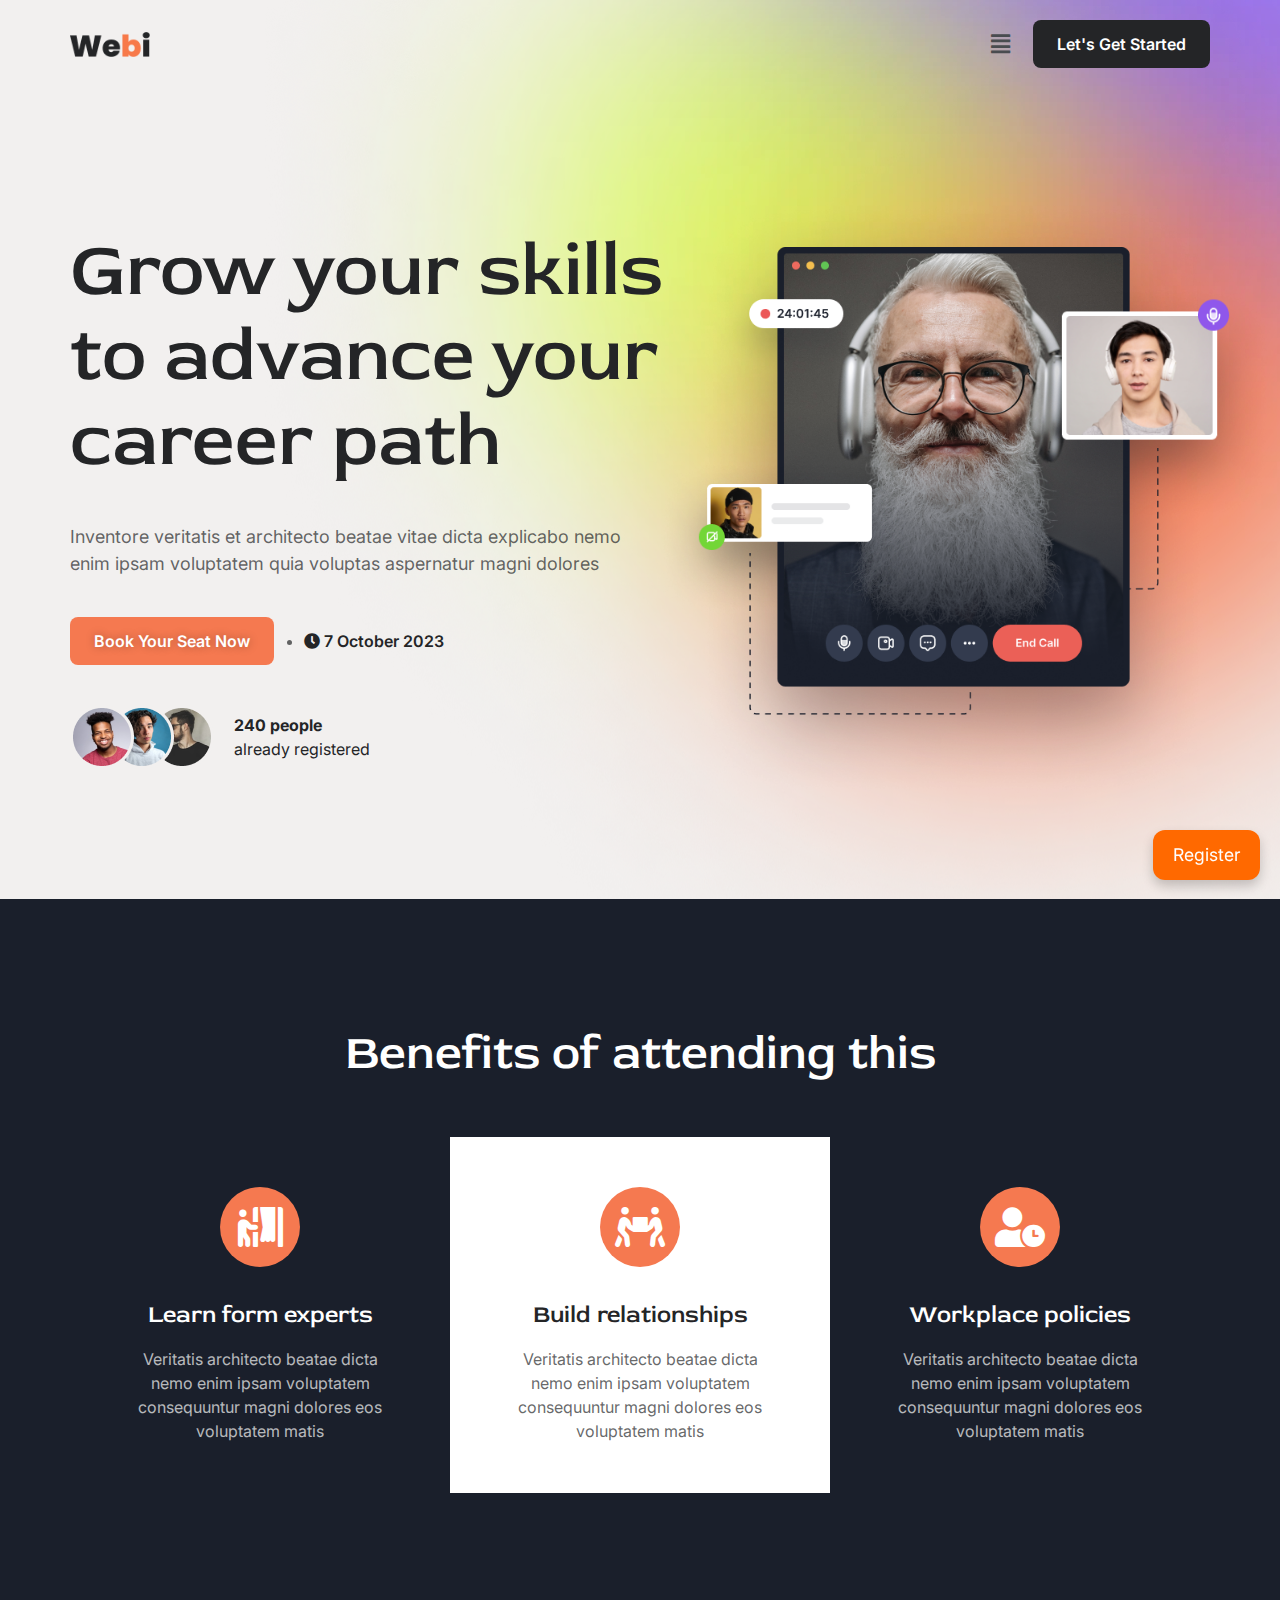
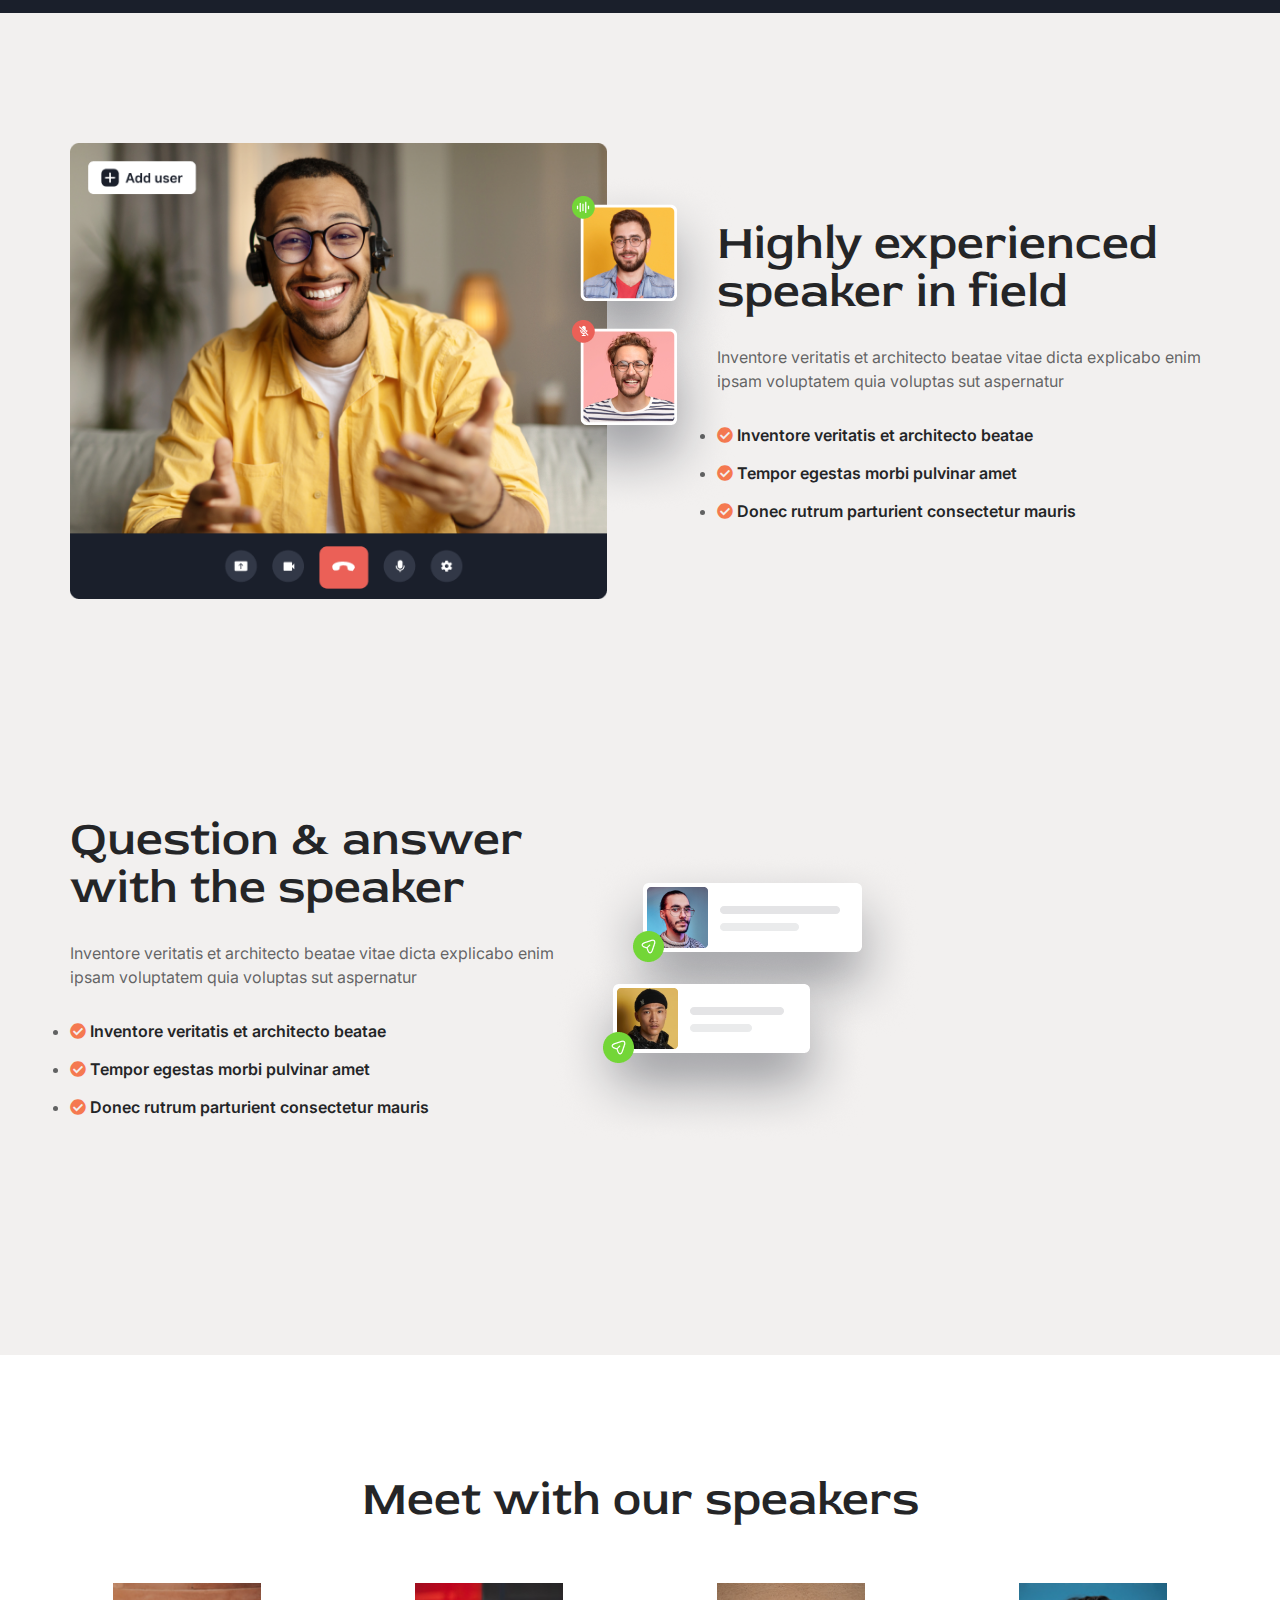
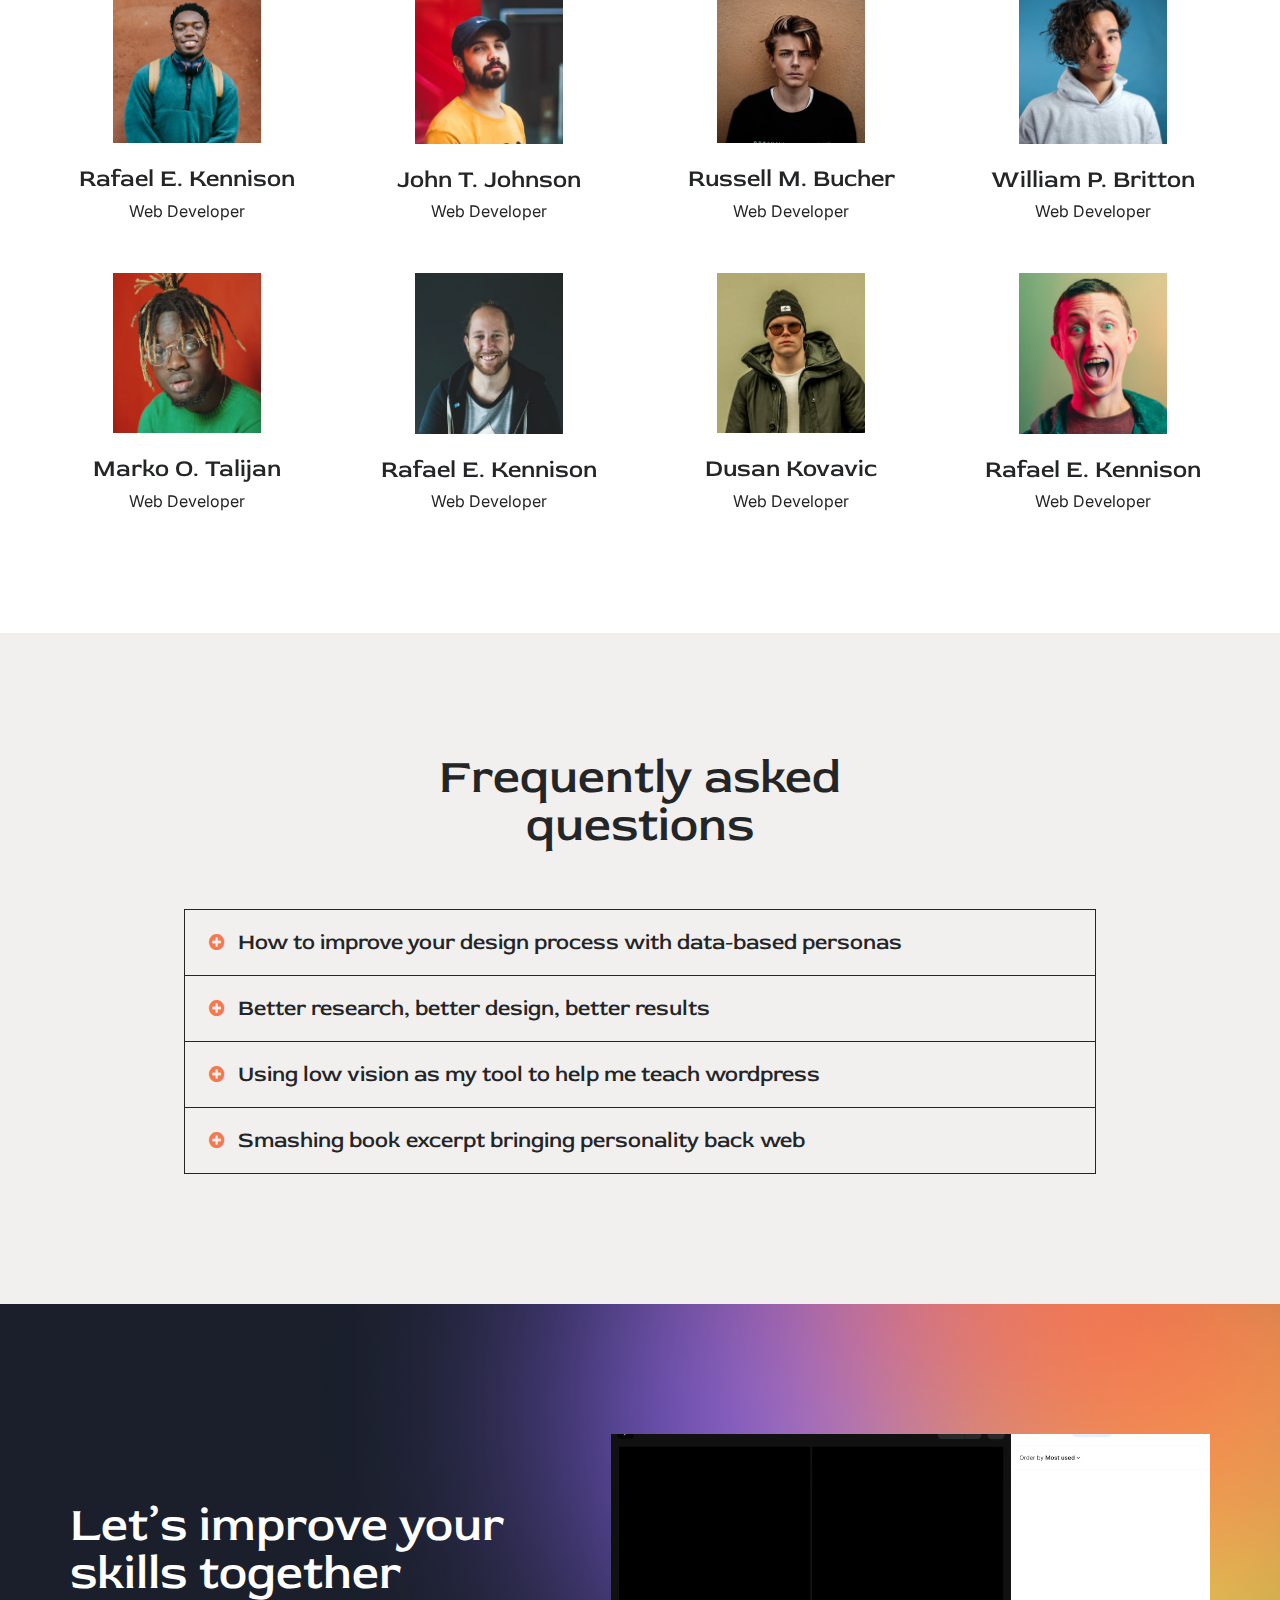
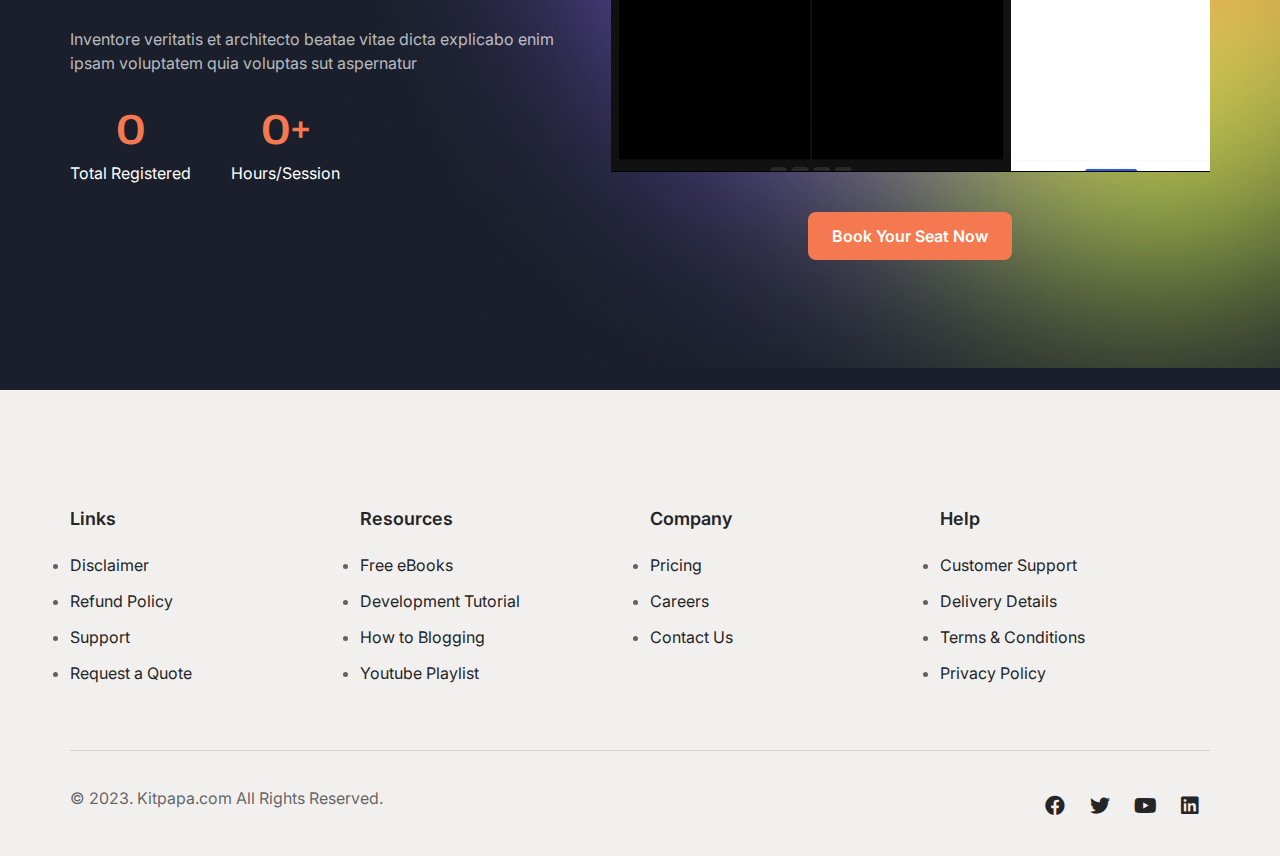
==== commit 662ac7e0: "test" ====
--- a/index.html
+++ b/index.html
@@ -393,6 +393,8 @@
 		href='css/post-215134b.css' media='all' />
 	<link rel='stylesheet' id='hfe-widgets-style-css'
 		href='css/frontendd2ac.css' media='all' />
+		<link rel='stylesheet' id='hfe-widgets-style-css'
+		href='css/form.css' media='all' />
 	<link rel='stylesheet' id='hello-elementor-css' href='css/style.min653d.css'
 		media='all' />
 	<link rel='stylesheet' id='hello-elementor-theme-style-css'
@@ -622,10 +624,6 @@
 													class="menu-item menu-item-type-custom menu-item-object-custom parent hfe-creative-menu">
 													<a href="#booking" class="hfe-menu-item">Booking</a></li>
 
-													<li id="menu-item-151"
-													class="menu-item menu-item-type-custom menu-item-object-custom parent hfe-creative-menu">
-													<a href="register.html" class="hfe-menu-item">Register</a></li>
-
 											</ul>
 										</nav>
 										<div class="elementor-clickable hfe-flyout-close" tabindex="0">
@@ -935,6 +933,51 @@
 				</div>
 			</div>
 		</div>
+
+		<div class="floating-form-container" id="floatingFormContainer">
+			<div class="floating-form">
+				<h2>Join Our Webinar</h2>
+				<p>Register now to secure your spot and learn from our experts!</p>
+				<form action="#" method="POST">
+					<div class="form-group">
+						<label for="fullname">Full Name</label>
+						<input type="text" id="fullname" name="fullname" required>
+					</div>
+					<div class="form-group">
+						<label for="email">Email Address</label>
+						<input type="email" id="email" name="email" required>
+					</div>
+					<div class="form-group">
+						<label for="phone">Phone Number</label>
+						<input type="tel" id="phone" name="phone" required>
+					</div>
+					<div class="form-group">
+						<label for="company">Company Name</label>
+						<input type="text" id="company" name="company" required>
+					</div>
+					<div class="form-group">
+						<label for="country">Country</label>
+						<input type="text" id="country" name="country" required>
+					</div>
+					<div class="form-group">
+						<label for="state">State</label>
+						<input type="text" id="state" name="state" required>
+					</div>
+					<div class="form-group">
+						<label for="webinar-date">Preferred Webinar Date</label>
+						<input type="date" id="webinar-date" name="webinar-date" required>
+					</div>
+					<div class="form-group">
+						<label for="interest-areas">Interest Areas</label>
+						<input type="text" id="interest-areas" name="interest-areas" required>
+					</div>
+					<button type="submit" class="submit-btn">Register</button>
+				</form>
+			</div>
+			<button class="sticky-register-btn" onclick="toggleForm()">Register</button>
+		</div>
+		
+
 		<div class="elementor-element elementor-element-4319c551 e-con-boxed e-flex e-con" data-id="4319c551"
 			data-element_type="container"
 			data-settings="{&quot;background_background&quot;:&quot;classic&quot;,&quot;content_width&quot;:&quot;boxed&quot;}">
@@ -2396,7 +2439,8 @@
 	</div>
 	<script src='js/hello-frontend.min8a54.js'
 		id='hello-theme-frontend-js'></script>
-	<script src='js/frontendd2ac.js'
+	<script src='js/frontendd2ac.js'></script>
+		<script src='js/form.js'
 		id='hfe-frontend-js-js'></script>
 	<script src='js/jquery-numerator.min3958.js'
 		id='jquery-numerator-js'></script>
--- a/css/form.css
+++ b/css/form.css
@@ -0,0 +1,91 @@
+/* Floating Form Container */
+.floating-form-container {
+    position: fixed;
+    top: 20px;
+    right: 20px;
+    z-index: 1000;
+    width: 100%;
+    max-width: 280px; /* Reduced width of the form */
+    max-height: 400px; /* Adjust this value to control the height */
+    background: #fff;
+    border-radius: 20px;
+    box-shadow: 0 6px 12px rgba(0, 0, 0, 0.1);
+    transition: max-width 0.3s ease, max-height 0.3s ease;
+    overflow-y: auto; /* Add scrolling if content exceeds height */
+}
+
+/* Expanded Form Container */
+.floating-form-container.expanded {
+    max-width: 280px; /* Expanded width */
+}
+
+/* Floating Form */
+.floating-form {
+    padding: 15px;
+    display: none; /* Initially hidden */
+}
+
+/* Display Form when Expanded */
+.floating-form-container.expanded .floating-form {
+    display: block; /* Show form when expanded */
+}
+
+/* Register Button (Sticking to Scroll Bar) */
+.sticky-register-btn {
+    position: fixed;
+    bottom: 20px; /* Position at the bottom of the viewport */
+    right: 20px;
+    background-color: #ff6900;
+    color: #fff;
+    border: none;
+    padding: 12px 20px;
+    border-radius: 12px;
+    font-size: 1.1em;
+    cursor: pointer;
+    transition: background-color 0.3s, transform 0.2s;
+    box-shadow: 0 6px 12px rgba(0, 0, 0, 0.2);
+    z-index: 1001; /* Ensure it is above the form */
+}
+
+.sticky-register-btn:hover {
+    background-color: #e55b0b;
+    transform: scale(1.05);
+}
+
+/* Input Styles */
+.floating-form input,
+.floating-form select,
+.floating-form button {
+    padding: 8px 10px;
+    font-size: 0.85em;
+    border-radius: 8px;
+    width: 100%; /* Full width for mobile */
+    margin-bottom: 10px;
+    box-sizing: border-box;
+}
+
+.floating-form label {
+    font-size: 0.85em;
+    color: #555;
+}
+
+input:focus {
+    border-color: #ff6900;
+    box-shadow: 0 0 6px rgba(255, 105, 0, 0.2);
+    outline: none;
+}
+
+/* Mobile-specific Styles */
+@media (max-width: 480px) {
+    .floating-form-container {
+        max-width: 100%; /* Full width on small screens */
+        width: 100%; /* Ensure it takes full width */
+        top: 10px;
+        right: 10px;
+    }
+
+    .sticky-register-btn {
+        bottom: 10px;
+        right: 10px;
+    }
+}
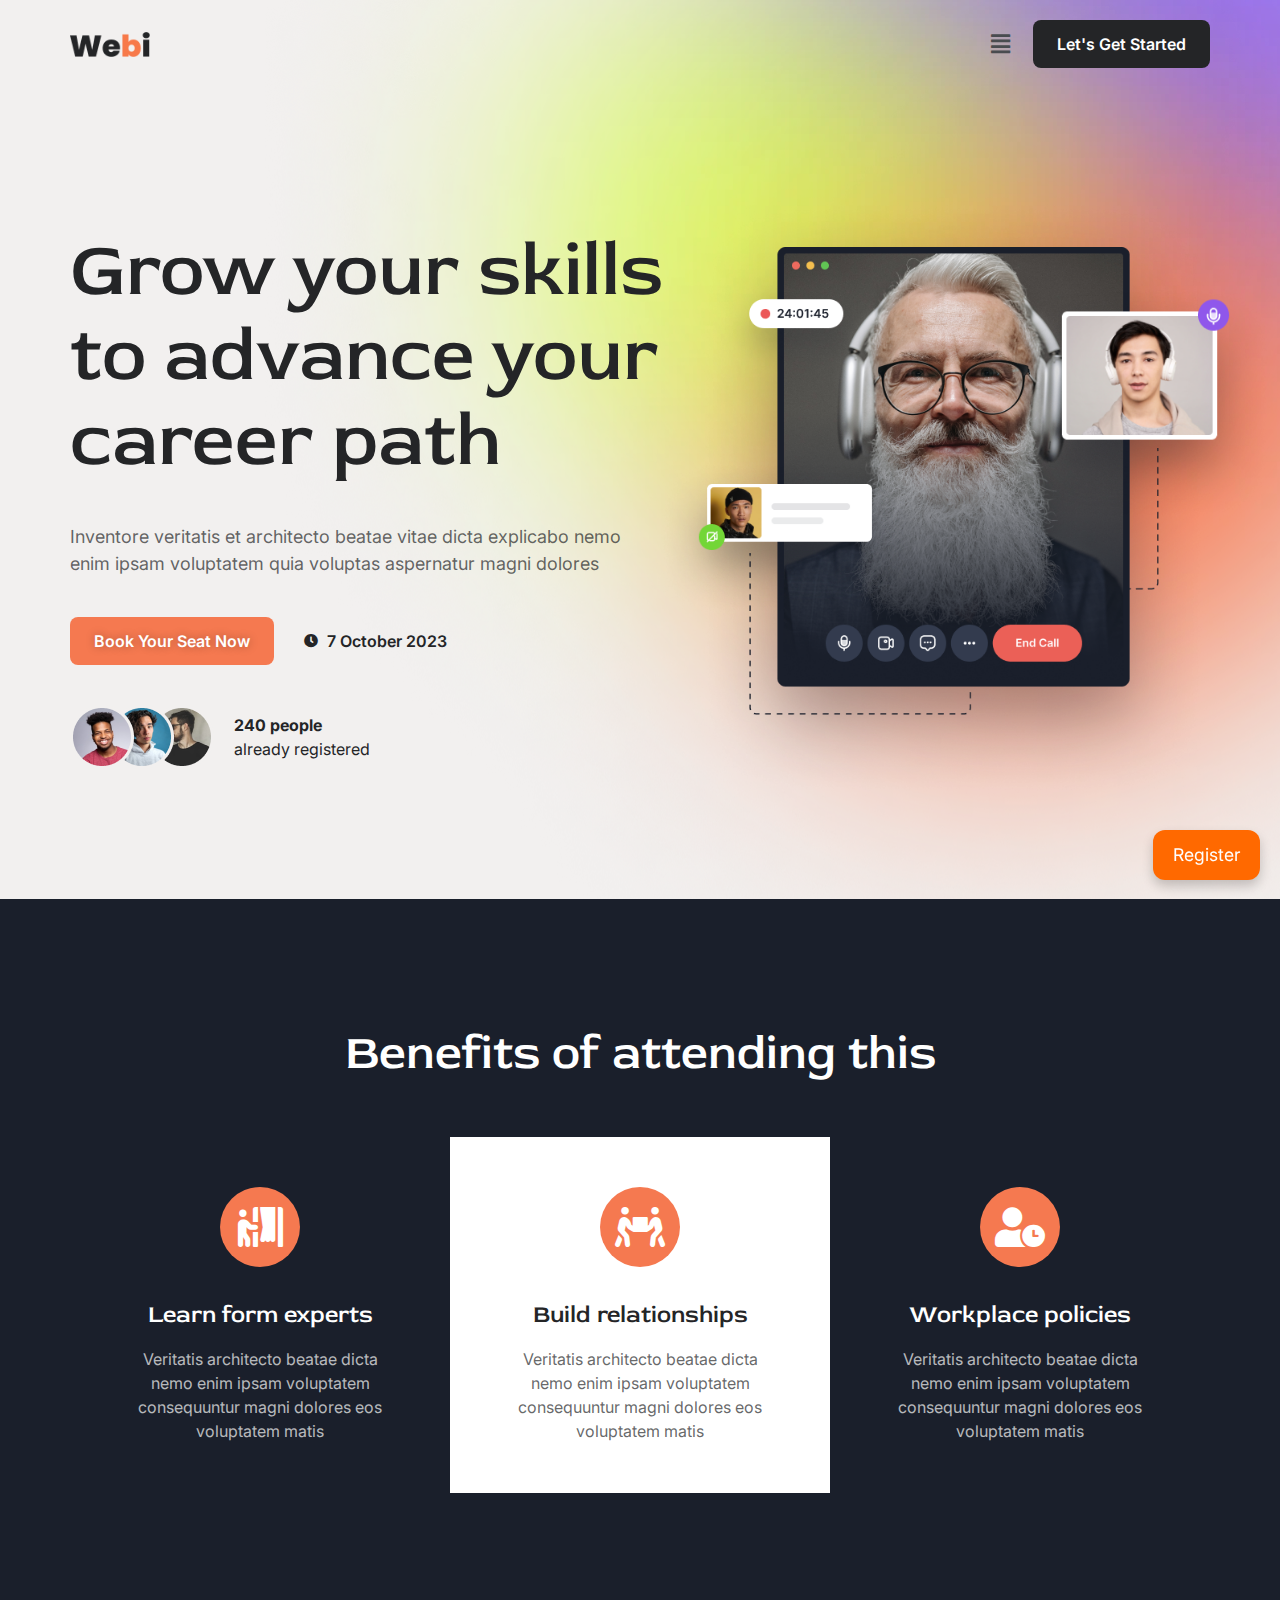
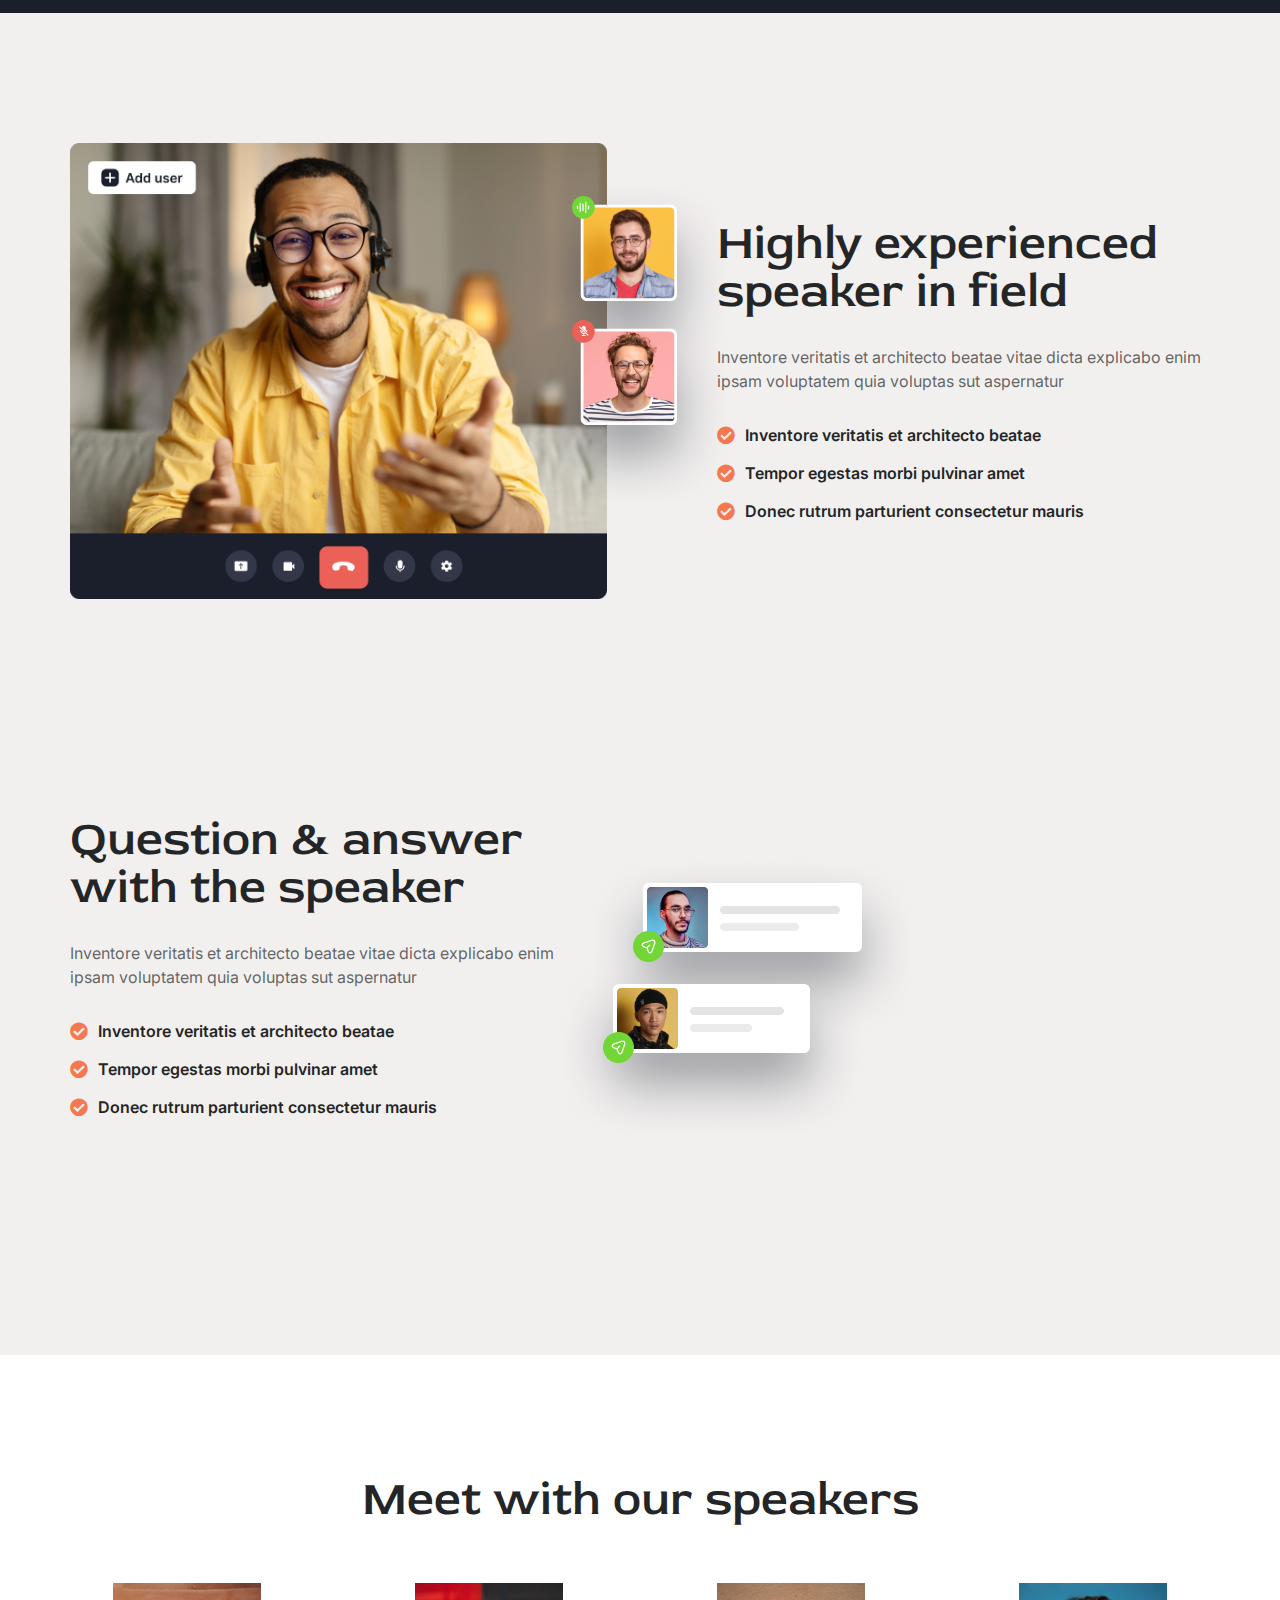
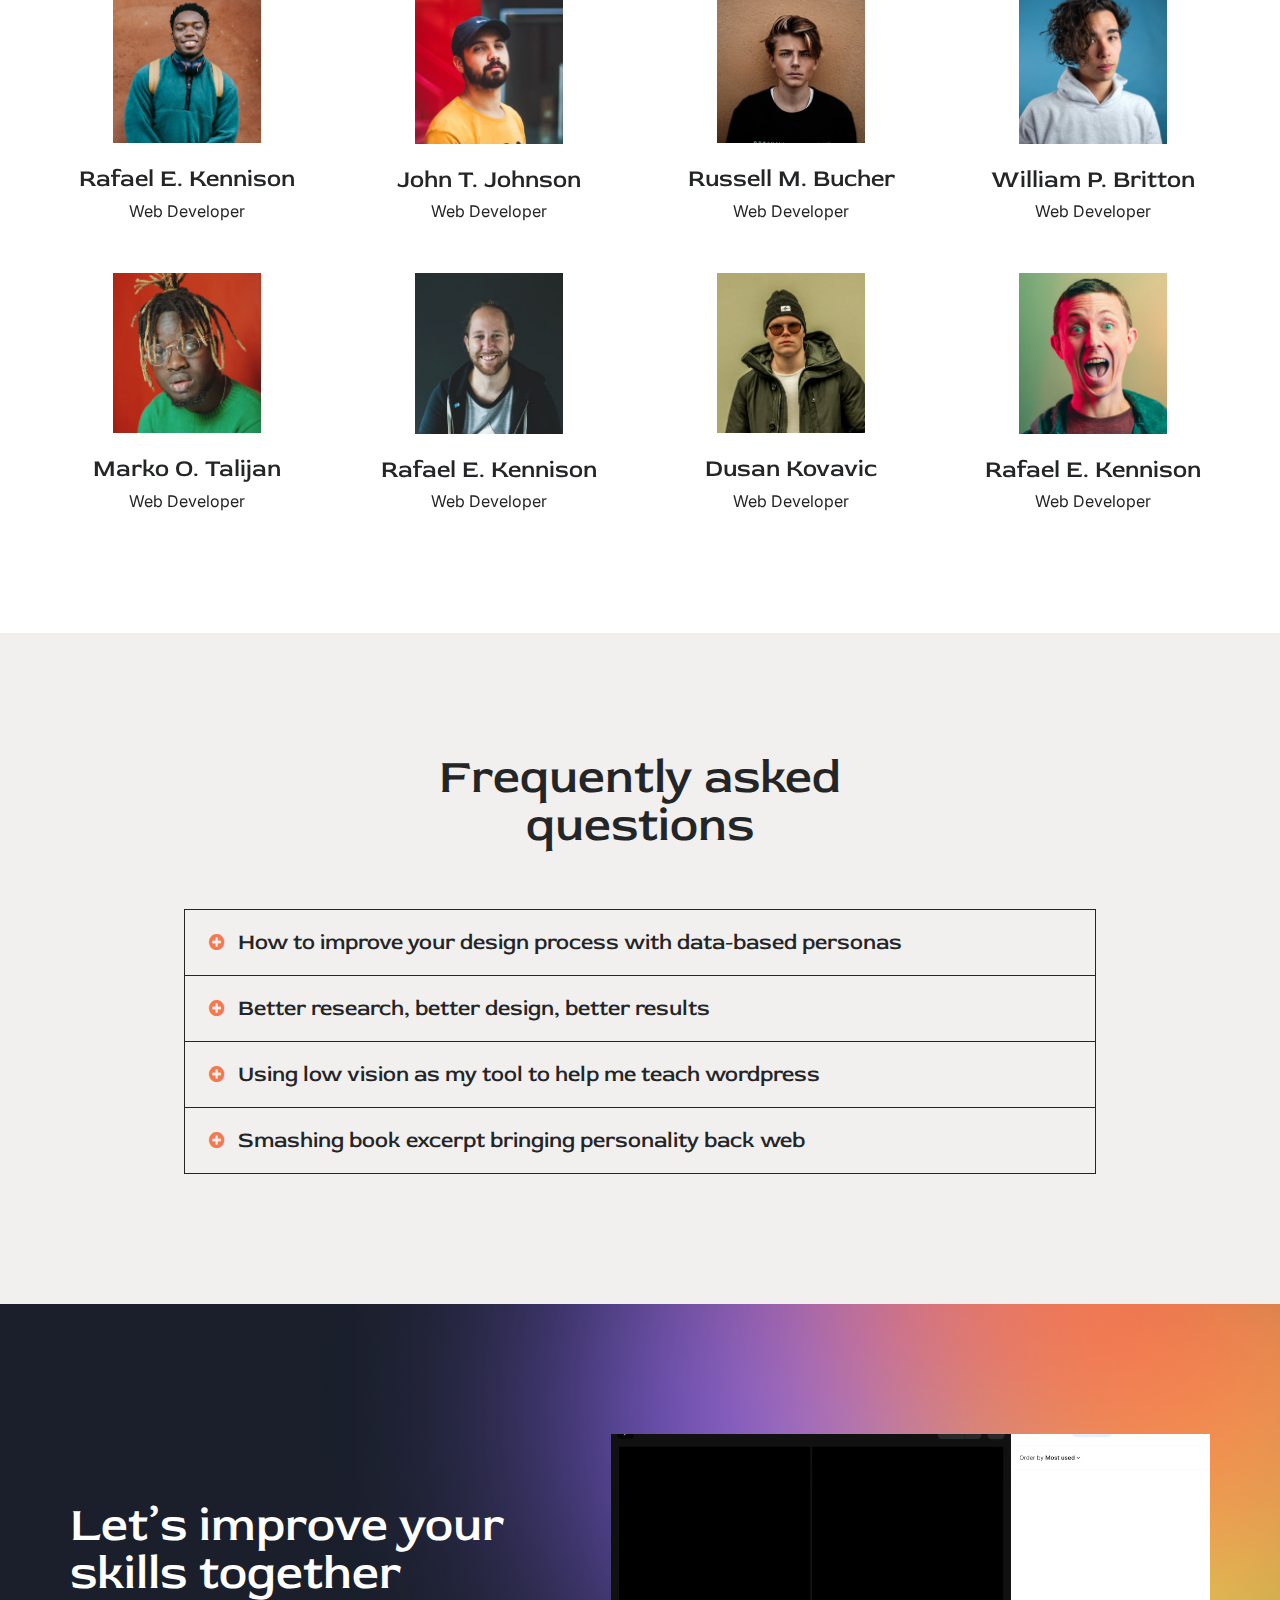
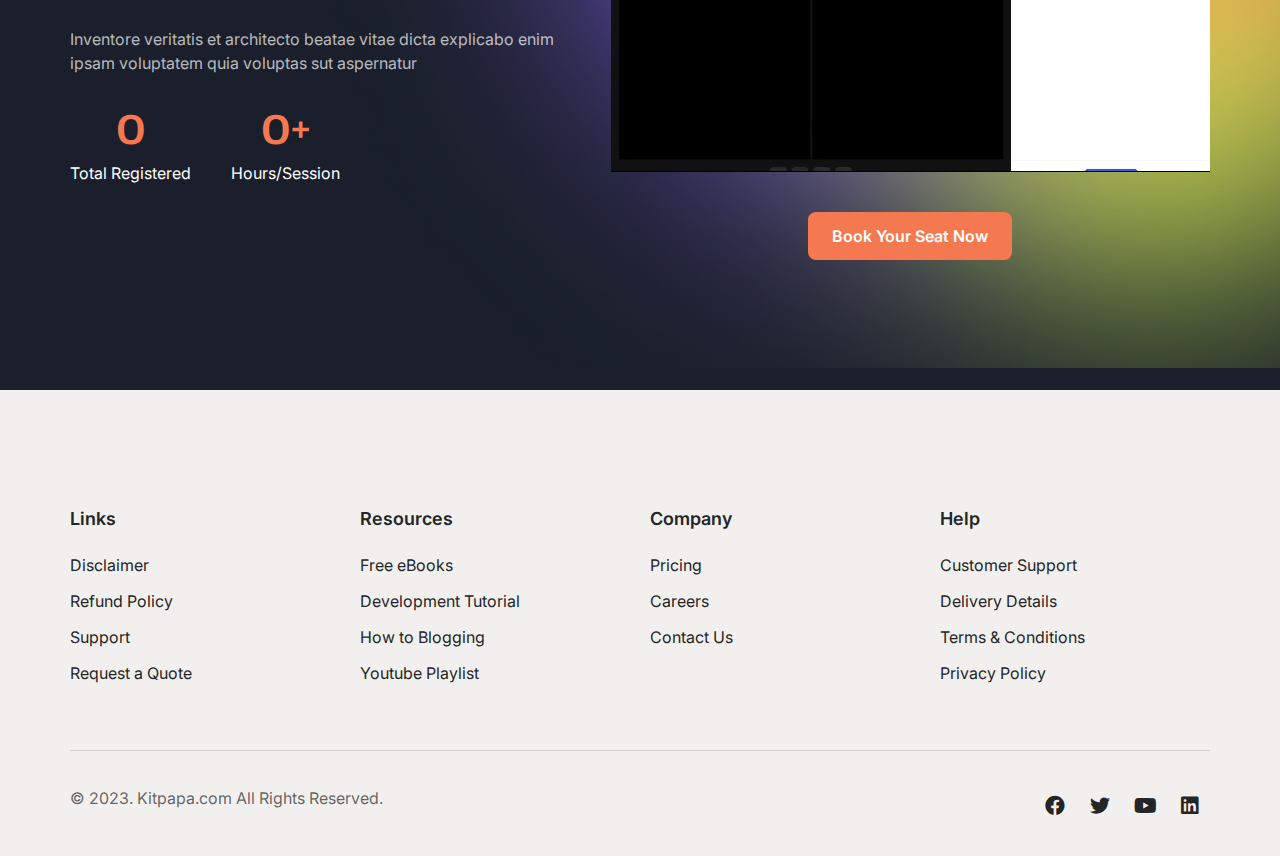
==== commit f606893d: "test" ====
--- a/index.html
+++ b/index.html
@@ -744,20 +744,20 @@
 								data-id="38378872" data-element_type="widget" data-widget_type="button.default">
 								<div class="elementor-widget-container">
 									<div class="elementor-button-wrapper">
-										<a href="#" class="elementor-button-link elementor-button elementor-size-sm"
-											role="button">
+										<a href="#floatingFormContainer" id="bookSeatButton" class="elementor-button-link elementor-button elementor-size-sm" role="button">
 											<span class="elementor-button-content-wrapper">
 												<span class="elementor-button-text">Book Your Seat Now</span>
 											</span>
 										</a>
 									</div>
 								</div>
+								
 							</div>
 							<div class="elementor-element elementor-element-4f845443 elementor-icon-list--layout-traditional elementor-list-item-link-full_width elementor-widget elementor-widget-icon-list"
 								data-id="4f845443" data-element_type="widget" data-widget_type="icon-list.default">
 								<div class="elementor-widget-container">
 									<link rel="stylesheet"
-										href="wp-content/plugins/elementor/assets/css/widget-icon-list.min.css">
+										href="css/widget-icon-list.min.css">
 									<ul class="elementor-icon-list-items">
 										<li class="elementor-icon-list-item">
 											<span class="elementor-icon-list-icon">
@@ -934,7 +934,7 @@
 			</div>
 		</div>
 
-		<div class="floating-form-container" id="floatingFormContainer">
+		<div class="floating-form-container" id="floatingFormContainer" id="forrm">
 			<div class="floating-form">
 				<h2>Join Our Webinar</h2>
 				<p>Register now to secure your spot and learn from our experts!</p>
@@ -1745,14 +1745,14 @@
 						data-id="4039d54" data-element_type="widget" data-widget_type="button.default">
 						<div class="elementor-widget-container">
 							<div class="elementor-button-wrapper">
-								<a href="#" class="elementor-button-link elementor-button elementor-size-sm"
-									role="button">
+								<a href="#" id="bookSeatButton2" class="elementor-button-link elementor-button elementor-size-sm" role="button">
 									<span class="elementor-button-content-wrapper">
 										<span class="elementor-button-text">Book Your Seat Now</span>
 									</span>
 								</a>
 							</div>
 						</div>
+						
 					</div>
 				</div>
 			</div>
--- a/css/form.css
+++ b/css/form.css
@@ -14,10 +14,15 @@
     overflow-y: auto; /* Add scrolling if content exceeds height */
 }
 
+
+
 /* Expanded Form Container */
 .floating-form-container.expanded {
     max-width: 280px; /* Expanded width */
+    max-height: 400px; /* Adjust height if needed */
+    display: block; /* Ensure it is visible when expanded */
 }
+
 
 /* Floating Form */
 .floating-form {
--- a/css/widget-icon-list.min.css
+++ b/css/widget-icon-list.min.css
@@ -0,0 +1,286 @@
+/*! elementor - v3.13.1 - 09-05-2023 */
+.elementor-widget.elementor-icon-list--layout-inline .elementor-widget-container {
+    overflow: hidden
+}
+.elementor-widget .elementor-icon-list-items.elementor-inline-items {
+    margin-right: -8px;
+    margin-left: -8px
+}
+.elementor-widget .elementor-icon-list-items.elementor-inline-items .elementor-icon-list-item {
+    margin-right: 8px;
+    margin-left: 8px;
+}
+.elementor-widget .elementor-icon-list-items.elementor-inline-items .elementor-icon-list-item:after {
+    width: auto;
+    left: auto;
+    right: auto;
+    position: relative;
+    height: 100%;
+    border-top: 0;
+    border-bottom: 0;
+    border-right: 0;
+    border-left-width: 1px;
+    border-style: solid;
+    right: -8px;
+}
+.elementor-widget .elementor-icon-list-items {
+    list-style-type: none;
+    margin: 0;
+    padding: 0
+}
+.elementor-widget .elementor-icon-list-item {
+    margin: 0;
+    padding: 0;
+    position: relative
+}
+.elementor-widget .elementor-icon-list-item:after {
+    position: absolute;
+    bottom: 0;
+    width: 100%;
+}
+.elementor-widget .elementor-icon-list-item, .elementor-widget .elementor-icon-list-item a {
+    display: flex;
+    font-size: inherit;
+    align-items: var(--icon-vertical-align, center)
+}
+.elementor-widget .elementor-icon-list-icon+.elementor-icon-list-text {
+    align-self: center;
+    padding-left: 5px;
+}
+.elementor-widget .elementor-icon-list-icon {
+    display: flex;
+    position: relative;
+    top: var(--icon-vertical-offset, initial)
+}
+.elementor-widget .elementor-icon-list-icon svg {
+    width: var(--e-icon-list-icon-size, 1em);
+    height: var(--e-icon-list-icon-size, 1em)
+}
+.elementor-widget .elementor-icon-list-icon i {
+    width: 1.25em;
+    font-size: var(--e-icon-list-icon-size)
+}
+.elementor-widget.elementor-widget-icon-list .elementor-icon-list-icon {
+    text-align: var(--e-icon-list-icon-align)
+}
+.elementor-widget.elementor-widget-icon-list .elementor-icon-list-icon svg {
+    margin: var(--e-icon-list-icon-margin, 0 calc(var(--e-icon-list-icon-size, 1em) * .25) 0 0)
+}
+.elementor-widget.elementor-list-item-link-full_width a {
+    width: 100%
+}
+.elementor-widget.elementor-align-center .elementor-icon-list-item, .elementor-widget.elementor-align-center .elementor-icon-list-item a {
+    justify-content: center
+}
+.elementor-widget.elementor-align-center .elementor-icon-list-item:after {
+    margin: auto
+}
+.elementor-widget.elementor-align-center .elementor-inline-items {
+    justify-content: center
+}
+.elementor-widget.elementor-align-left .elementor-icon-list-item, .elementor-widget.elementor-align-left .elementor-icon-list-item a {
+    justify-content: flex-start;
+    text-align: left
+}
+.elementor-widget.elementor-align-left .elementor-inline-items {
+    justify-content: flex-start
+}
+.elementor-widget.elementor-align-right .elementor-icon-list-item, .elementor-widget.elementor-align-right .elementor-icon-list-item a {
+    justify-content: flex-end;
+    text-align: right
+}
+.elementor-widget.elementor-align-right .elementor-icon-list-items {
+    justify-content: flex-end
+}
+.elementor-widget:not(.elementor-align-right) .elementor-icon-list-item:after {
+    left: 0
+}
+.elementor-widget:not(.elementor-align-left) .elementor-icon-list-item:after {
+    right: 0
+}
+@media (min-width:-1) {
+    .elementor-widget.elementor-widescreen-align-center .elementor-icon-list-item, .elementor-widget.elementor-widescreen-align-center .elementor-icon-list-item a {
+        justify-content: center;
+    }
+    .elementor-widget.elementor-widescreen-align-center .elementor-icon-list-item:after {
+        margin: auto
+    }
+    .elementor-widget.elementor-widescreen-align-center .elementor-inline-items {
+        justify-content: center;
+    }
+    .elementor-widget.elementor-widescreen-align-left .elementor-icon-list-item, .elementor-widget.elementor-widescreen-align-left .elementor-icon-list-item a {
+        justify-content: flex-start;
+        text-align: left
+    }
+    .elementor-widget.elementor-widescreen-align-left .elementor-inline-items {
+        justify-content: flex-start;
+    }
+    .elementor-widget.elementor-widescreen-align-right .elementor-icon-list-item, .elementor-widget.elementor-widescreen-align-right .elementor-icon-list-item a {
+        justify-content: flex-end;
+        text-align: right
+    }
+    .elementor-widget.elementor-widescreen-align-right .elementor-icon-list-items {
+        justify-content: flex-end
+    }
+    .elementor-widget:not(.elementor-widescreen-align-right) .elementor-icon-list-item:after {
+        left: 0
+    }
+    .elementor-widget:not(.elementor-widescreen-align-left) .elementor-icon-list-item:after {
+        right: 0
+    }
+}
+@media (max-width:-1) {
+    .elementor-widget.elementor-laptop-align-center .elementor-icon-list-item, .elementor-widget.elementor-laptop-align-center .elementor-icon-list-item a {
+        justify-content: center
+    }
+    .elementor-widget.elementor-laptop-align-center .elementor-icon-list-item:after {
+        margin: auto
+    }
+    .elementor-widget.elementor-laptop-align-center .elementor-inline-items {
+        justify-content: center
+    }
+    .elementor-widget.elementor-laptop-align-left .elementor-icon-list-item, .elementor-widget.elementor-laptop-align-left .elementor-icon-list-item a {
+        justify-content: flex-start;
+        text-align: left
+    }
+    .elementor-widget.elementor-laptop-align-left .elementor-inline-items {
+        justify-content: flex-start
+    }
+    .elementor-widget.elementor-laptop-align-right .elementor-icon-list-item, .elementor-widget.elementor-laptop-align-right .elementor-icon-list-item a {
+        justify-content: flex-end;
+        text-align: right
+    }
+    .elementor-widget.elementor-laptop-align-right .elementor-icon-list-items {
+        justify-content: flex-end
+    }
+    .elementor-widget:not(.elementor-laptop-align-right) .elementor-icon-list-item:after {
+        left: 0
+    }
+    .elementor-widget:not(.elementor-laptop-align-left) .elementor-icon-list-item:after {
+        right: 0
+    }
+}
+@media (max-width:-1) {
+    .elementor-widget.elementor-tablet_extra-align-center .elementor-icon-list-item, .elementor-widget.elementor-tablet_extra-align-center .elementor-icon-list-item a {
+        justify-content: center
+    }
+    .elementor-widget.elementor-tablet_extra-align-center .elementor-icon-list-item:after {
+        margin: auto
+    }
+    .elementor-widget.elementor-tablet_extra-align-center .elementor-inline-items {
+        justify-content: center
+    }
+    .elementor-widget.elementor-tablet_extra-align-left .elementor-icon-list-item, .elementor-widget.elementor-tablet_extra-align-left .elementor-icon-list-item a {
+        justify-content: flex-start;
+        text-align: left
+    }
+    .elementor-widget.elementor-tablet_extra-align-left .elementor-inline-items {
+        justify-content: flex-start
+    }
+    .elementor-widget.elementor-tablet_extra-align-right .elementor-icon-list-item, .elementor-widget.elementor-tablet_extra-align-right .elementor-icon-list-item a {
+        justify-content: flex-end;
+        text-align: right
+    }
+    .elementor-widget.elementor-tablet_extra-align-right .elementor-icon-list-items {
+        justify-content: flex-end
+    }
+    .elementor-widget:not(.elementor-tablet_extra-align-right) .elementor-icon-list-item:after {
+        left: 0
+    }
+    .elementor-widget:not(.elementor-tablet_extra-align-left) .elementor-icon-list-item:after {
+        right: 0
+    }
+}
+@media (max-width:1024px) {
+    .elementor-widget.elementor-tablet-align-center .elementor-icon-list-item, .elementor-widget.elementor-tablet-align-center .elementor-icon-list-item a {
+        justify-content: center
+    }
+    .elementor-widget.elementor-tablet-align-center .elementor-icon-list-item:after {
+        margin: auto
+    }
+    .elementor-widget.elementor-tablet-align-center .elementor-inline-items {
+        justify-content: center
+    }
+    .elementor-widget.elementor-tablet-align-left .elementor-icon-list-item, .elementor-widget.elementor-tablet-align-left .elementor-icon-list-item a {
+        justify-content: flex-start;
+        text-align: left
+    }
+    .elementor-widget.elementor-tablet-align-left .elementor-inline-items {
+        justify-content: flex-start
+    }
+    .elementor-widget.elementor-tablet-align-right .elementor-icon-list-item, .elementor-widget.elementor-tablet-align-right .elementor-icon-list-item a {
+        justify-content: flex-end;
+        text-align: right
+    }
+    .elementor-widget.elementor-tablet-align-right .elementor-icon-list-items {
+        justify-content: flex-end
+    }
+    .elementor-widget:not(.elementor-tablet-align-right) .elementor-icon-list-item:after {
+        left: 0
+    }
+    .elementor-widget:not(.elementor-tablet-align-left) .elementor-icon-list-item:after {
+        right: 0
+    }
+}
+@media (max-width:-1) {
+    .elementor-widget.elementor-mobile_extra-align-center .elementor-icon-list-item, .elementor-widget.elementor-mobile_extra-align-center .elementor-icon-list-item a {
+        justify-content: center
+    }
+    .elementor-widget.elementor-mobile_extra-align-center .elementor-icon-list-item:after {
+        margin: auto
+    }
+    .elementor-widget.elementor-mobile_extra-align-center .elementor-inline-items {
+        justify-content: center
+    }
+    .elementor-widget.elementor-mobile_extra-align-left .elementor-icon-list-item, .elementor-widget.elementor-mobile_extra-align-left .elementor-icon-list-item a {
+        justify-content: flex-start;
+        text-align: left
+    }
+    .elementor-widget.elementor-mobile_extra-align-left .elementor-inline-items {
+        justify-content: flex-start
+    }
+    .elementor-widget.elementor-mobile_extra-align-right .elementor-icon-list-item, .elementor-widget.elementor-mobile_extra-align-right .elementor-icon-list-item a {
+        justify-content: flex-end;
+        text-align: right
+    }
+    .elementor-widget.elementor-mobile_extra-align-right .elementor-icon-list-items {
+        justify-content: flex-end
+    }
+    .elementor-widget:not(.elementor-mobile_extra-align-right) .elementor-icon-list-item:after {
+        left: 0
+    }
+    .elementor-widget:not(.elementor-mobile_extra-align-left) .elementor-icon-list-item:after {
+        right: 0
+    }
+}
+@media (max-width:767px) {
+    .elementor-widget.elementor-mobile-align-center .elementor-icon-list-item, .elementor-widget.elementor-mobile-align-center .elementor-icon-list-item a {
+        justify-content: center
+    }
+    .elementor-widget.elementor-mobile-align-center .elementor-icon-list-item:after {
+        margin: auto
+    }
+    .elementor-widget.elementor-mobile-align-center .elementor-inline-items {
+        justify-content: center
+    }
+    .elementor-widget.elementor-mobile-align-left .elementor-icon-list-item, .elementor-widget.elementor-mobile-align-left .elementor-icon-list-item a {
+        justify-content: flex-start;
+        text-align: left
+    }
+    .elementor-widget.elementor-mobile-align-left .elementor-inline-items {
+        justify-content: flex-start
+    }
+    .elementor-widget.elementor-mobile-align-right .elementor-icon-list-item, .elementor-widget.elementor-mobile-align-right .elementor-icon-list-item a {
+        justify-content: flex-end;
+        text-align: right
+    }
+    .elementor-widget.elementor-mobile-align-right .elementor-icon-list-items {
+        justify-content: flex-end
+    }
+    .elementor-widget:not(.elementor-mobile-align-right) .elementor-icon-list-item:after {
+        left: 0
+    }
+    .elementor-widget:not(.elementor-mobile-align-left) .elementor-icon-list-item:after {
+        right: 0
+    }
+}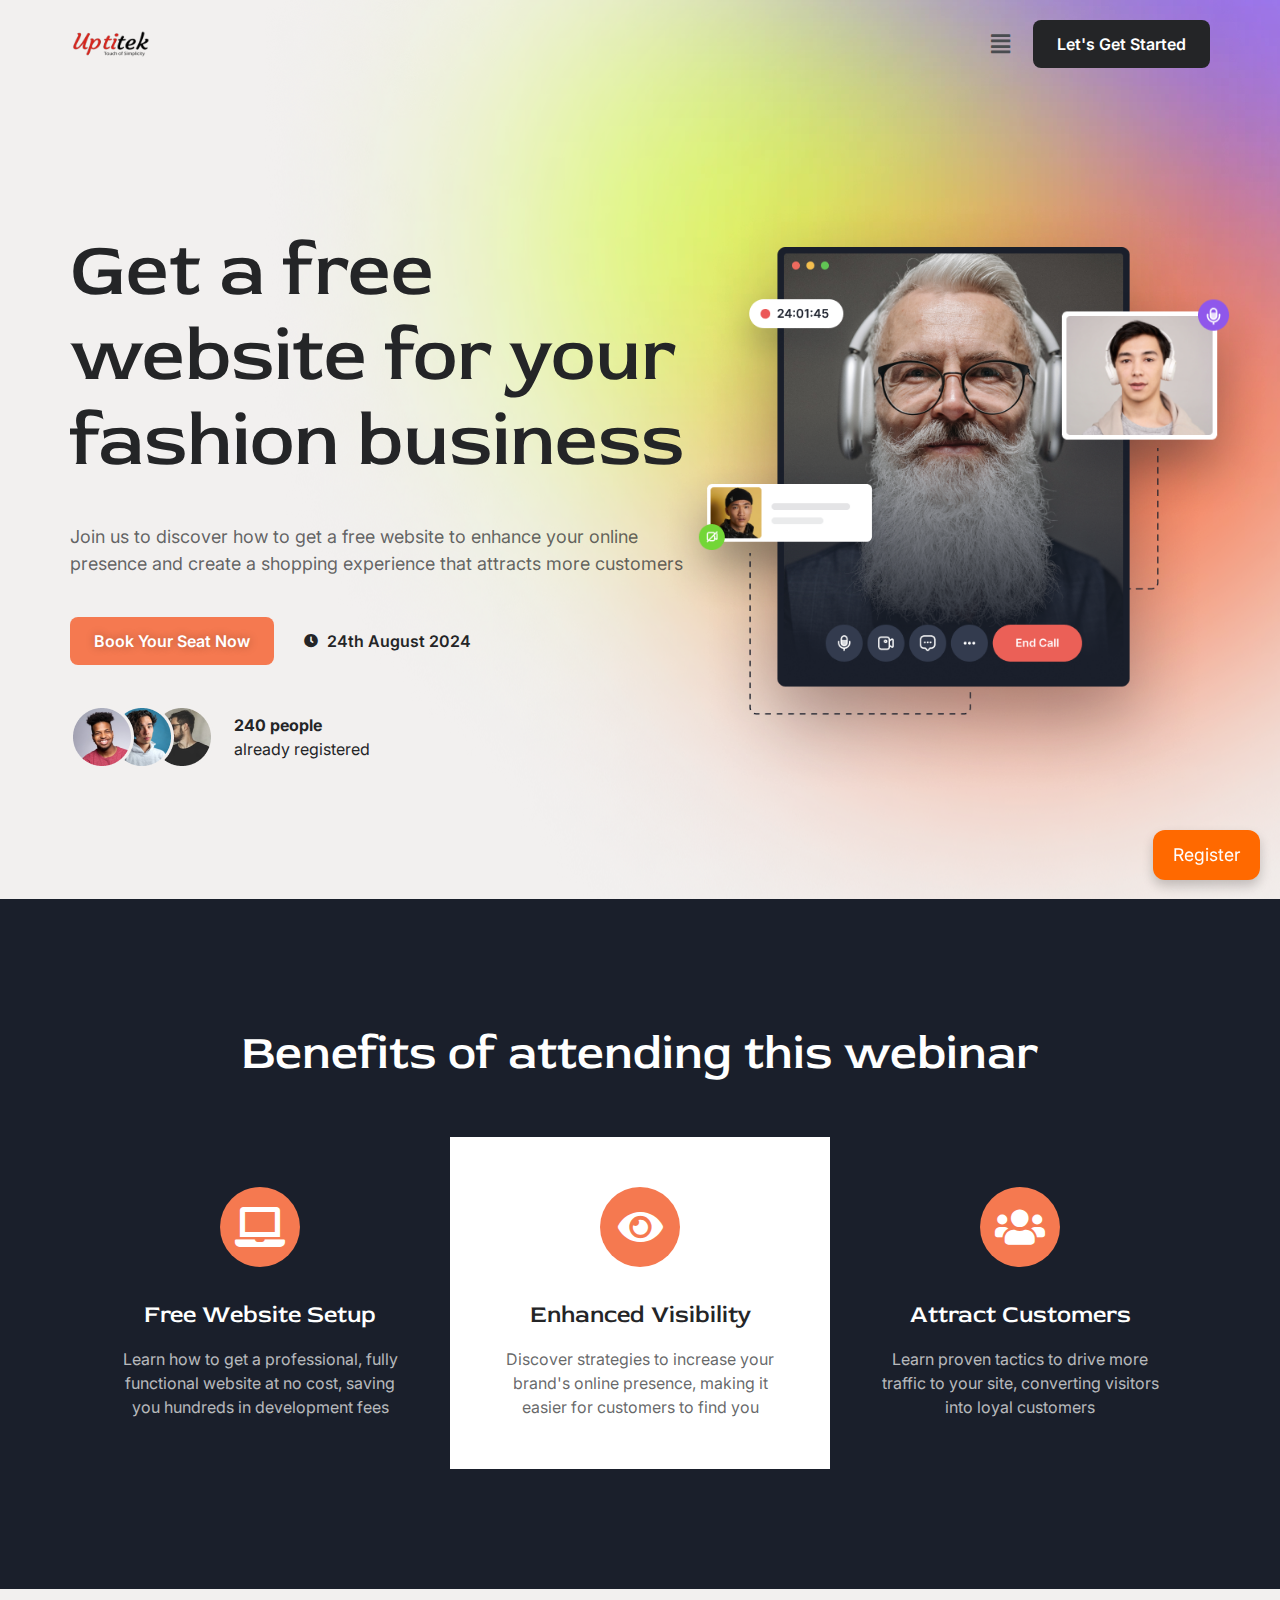
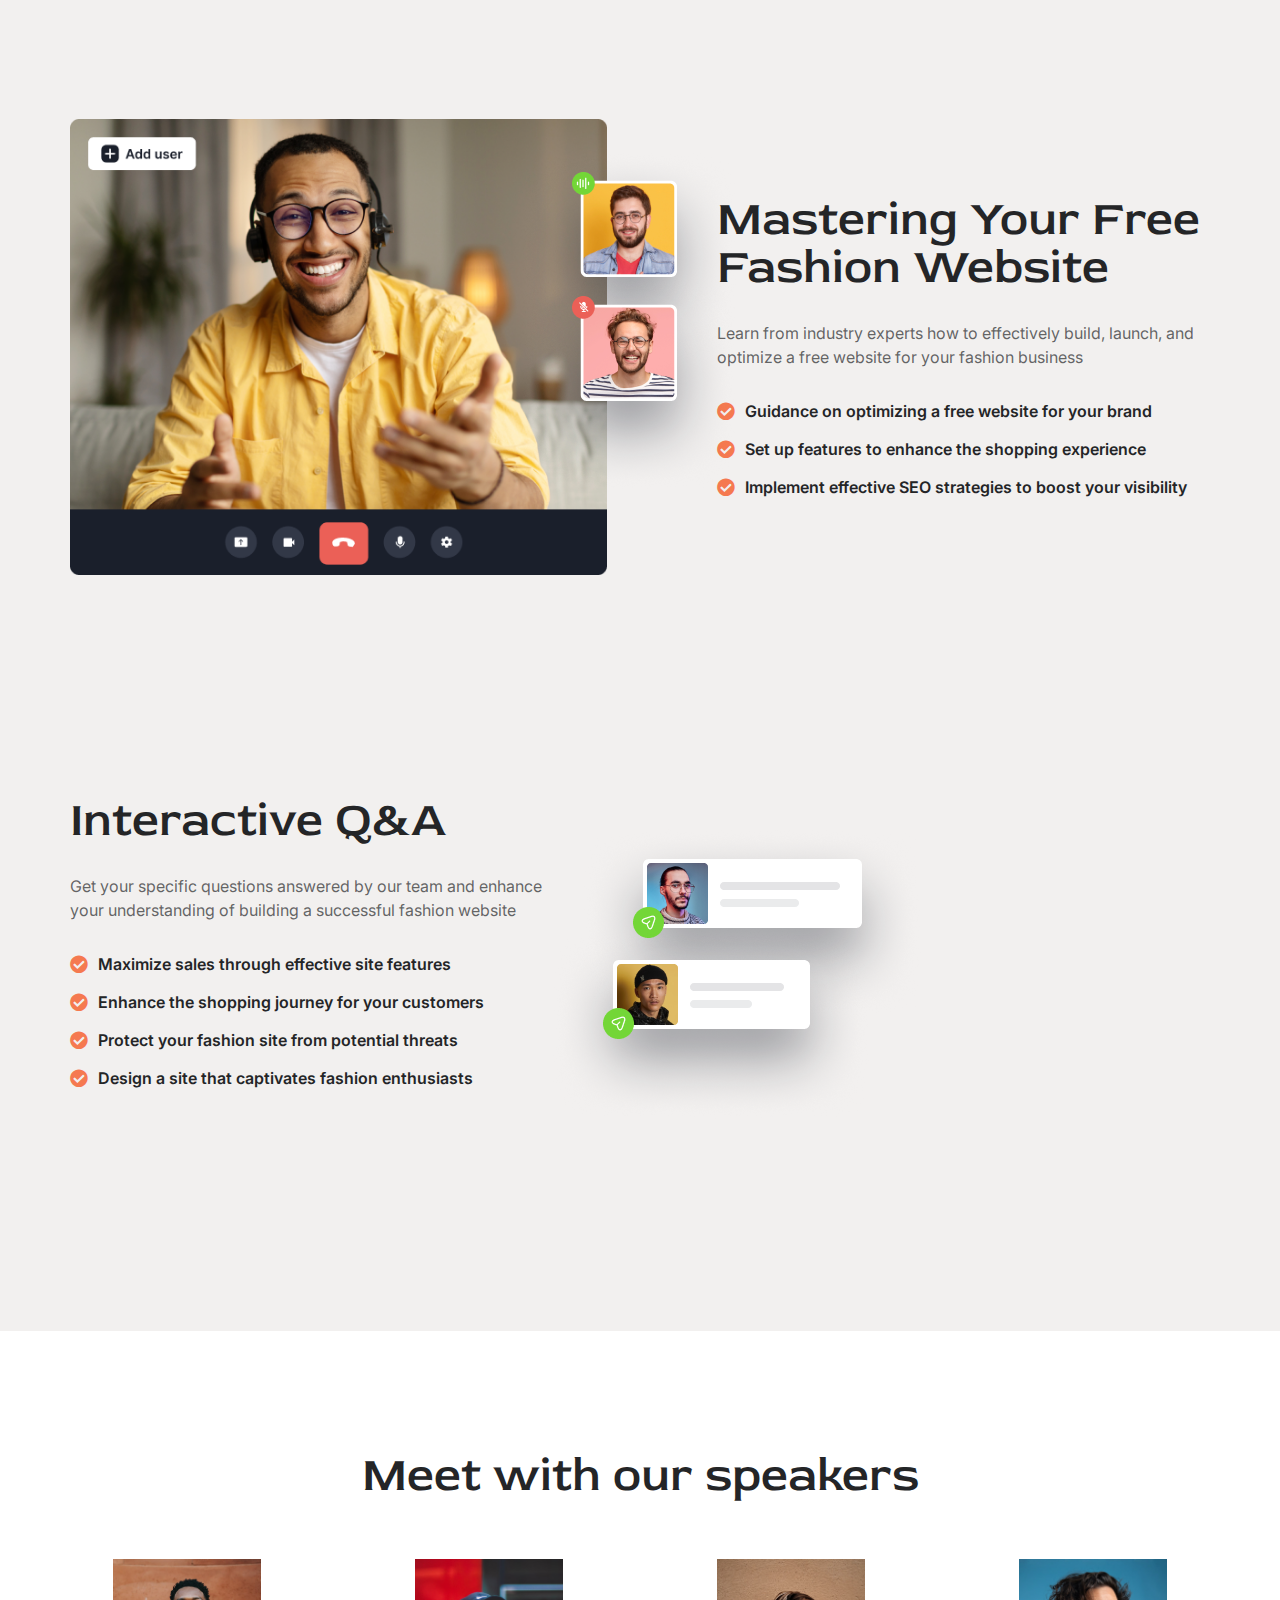
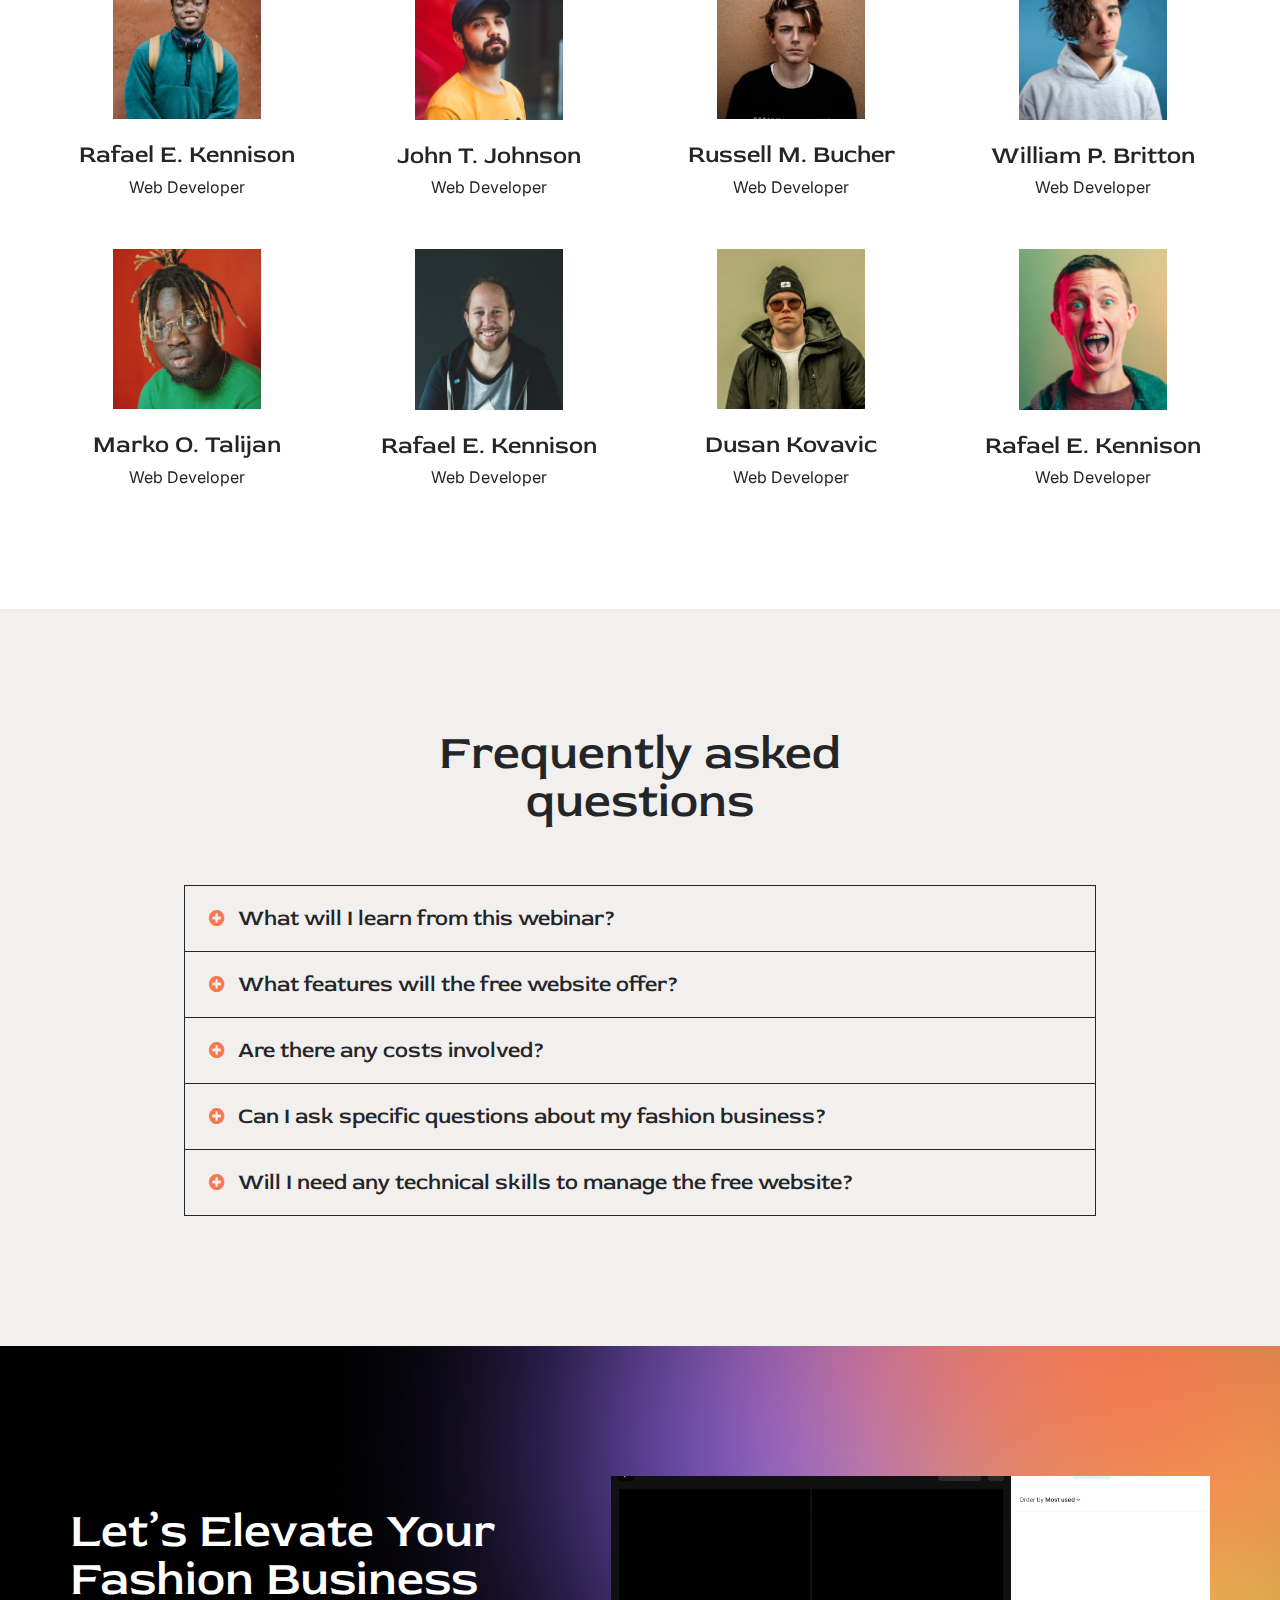
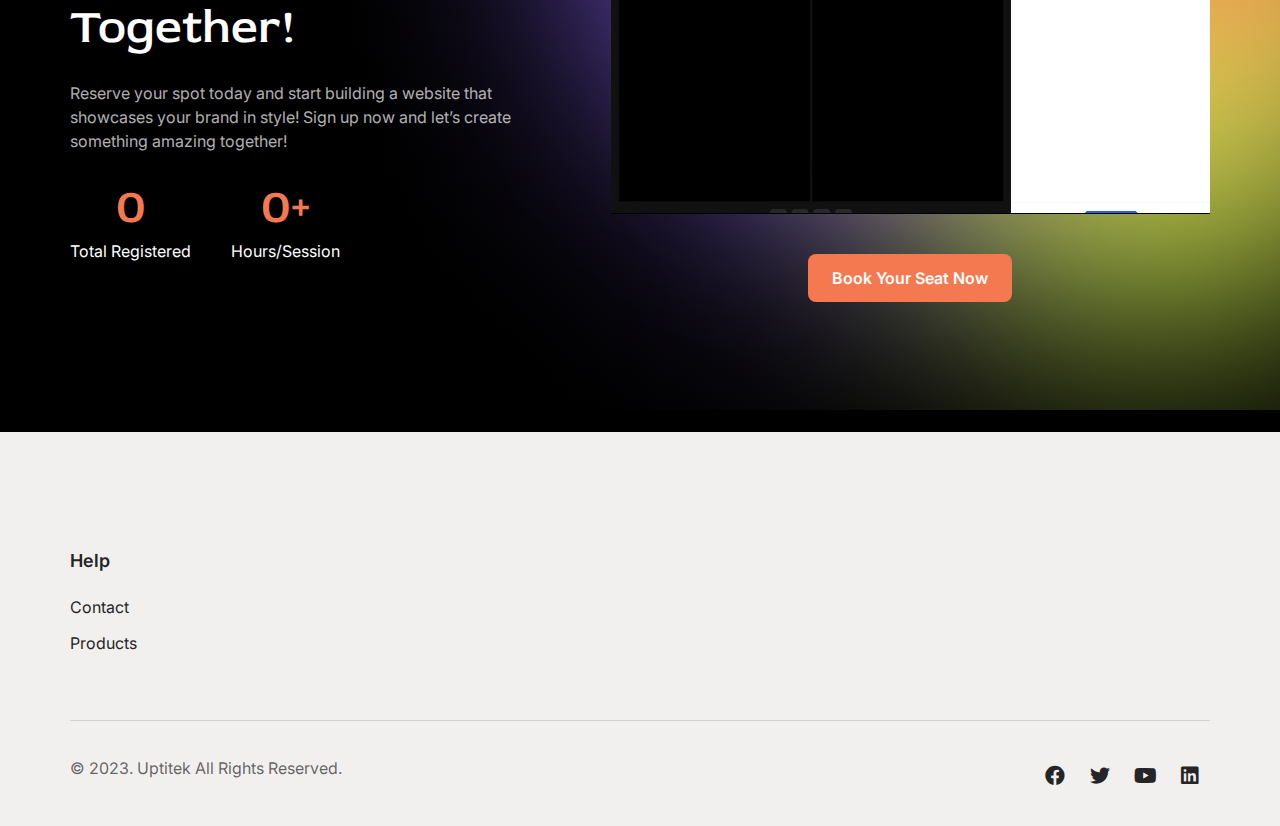
==== commit a7507b4b: "test" ====
--- a/index.html
+++ b/index.html
@@ -4,12 +4,12 @@
 
 <head>
 	<meta charset="UTF-8">
-	<title>Webi</title>
-
-	<link rel="icon" href="img/Webi-Logo-Jim-Fahad-Digital.png" type="image/png" sizes="32x32">
+	<title>Uptitek</title>
+
+	<link rel="icon" href="img/favicon_16x16.png" type="image/png" sizes="32x32">
     <!-- Optional: Add additional sizes for different devices -->
-    <link rel="icon" href="img/Webi-Logo-Jim-Fahad-Digital.png" type="image/png" sizes="48x48">
-    <link rel="icon" href="img/Webi-Logo-Jim-Fahad-Digital.png" type="image/png" sizes="16x16">
+    <link rel="icon" href="img/favicon_16x16.png" type="image/png" sizes="48x48">
+    <link rel="icon" href="img/favicon_16x16.png" type="image/png" sizes="16x16">
 	<meta name='robots' content='max-image-preview:large' />
 	<link rel="alternate" type="application/rss+xml" title="Webi &raquo; Feed" href="feed/index.html" />
 	<link rel="alternate" type="application/rss+xml" title="Webi &raquo; Comments Feed"
@@ -589,7 +589,7 @@
 								display: inline-block
 							}
 						</style> <img decoding="async" width="188" height="60"
-							src="img/Webi-Logo-Jim-Fahad-Digital.png"
+							src="img/logo.png"
 							class="attachment-large size-large wp-image-152" alt="" loading="lazy" />
 					</div>
 				</div>
@@ -692,10 +692,10 @@
 									font-size: 59px
 								}
 							</style>
-							<h2 class="elementor-heading-title elementor-size-default">Grow your skills to advance your
-								career path</h2>
-						</div>
-					</div>
+							<h2 class="elementor-heading-title elementor-size-default">Get a free website for your fashion business</h2>
+						</div>
+					</div>
+
 					<div class="elementor-element elementor-element-23f9e7a7 elementor-widget elementor-widget-text-editor"
 						data-id="23f9e7a7" data-element_type="widget" data-widget_type="text-editor.default">
 						<div class="elementor-widget-container">
@@ -732,8 +732,8 @@
 									display: inline-block
 								}
 							</style>
-							<p>Inventore veritatis et architecto beatae vitae dicta explicabo nemo<br />enim ipsam
-								voluptatem quia voluptas aspernatur magni dolores</p>
+							<p>Join us to discover how to get a free website to enhance your online presence and create 
+								a shopping experience that attracts more customers</p>
 						</div>
 					</div>
 					<div class="elementor-element elementor-element-547bac58 e-con-boxed e-flex e-con"
@@ -762,7 +762,7 @@
 										<li class="elementor-icon-list-item">
 											<span class="elementor-icon-list-icon">
 												<i aria-hidden="true" class="fas fa-clock"></i> </span>
-											<span class="elementor-icon-list-text">7 October 2023</span>
+											<span class="elementor-icon-list-text">24th August 2024</span>
 										</li>
 									</ul>
 								</div>
@@ -830,7 +830,7 @@
 				<div class="elementor-element elementor-element-5657bf9a elementor-widget elementor-widget-heading"
 					data-id="5657bf9a" data-element_type="widget" data-widget_type="heading.default">
 					<div class="elementor-widget-container">
-						<h2 class="elementor-heading-title elementor-size-default">Benefits of attending this</h2>
+						<h2 class="elementor-heading-title elementor-size-default">Benefits of attending this webinar</h2>
 					</div>
 				</div>
 				<div class="elementor-element elementor-element-2d356bb1 e-con-boxed e-flex e-con" data-id="2d356bb1"
@@ -845,7 +845,7 @@
 									<div class="elementor-widget-container">
 										<div class="elementor-icon-wrapper">
 											<div class="elementor-icon">
-												<i aria-hidden="true" class="fas fa-person-booth"></i>
+												<i aria-hidden="true" class="fas fa-laptop"></i>
 											</div>
 										</div>
 									</div>
@@ -853,16 +853,15 @@
 								<div class="elementor-element elementor-element-15ab0cfa elementor-widget elementor-widget-heading"
 									data-id="15ab0cfa" data-element_type="widget" data-widget_type="heading.default">
 									<div class="elementor-widget-container">
-										<h2 class="elementor-heading-title elementor-size-default">Learn form experts
+										<h2 class="elementor-heading-title elementor-size-default">Free Website Setup
 										</h2>
 									</div>
 								</div>
 								<div class="elementor-element elementor-element-106e3a98 elementor-widget elementor-widget-text-editor"
 									data-id="106e3a98" data-element_type="widget"
 									data-widget_type="text-editor.default">
-									<div class="elementor-widget-container">
-										<p>Veritatis architecto beatae dicta nemo enim ipsam voluptatem consequuntur
-											magni dolores eos voluptatem matis</p>
+									<div class="elementor-widget-container">Learn how to get a professional, fully functional website at no cost,
+										 saving you hundreds in development fees</p>
 									</div>
 								</div>
 							</div>
@@ -876,7 +875,7 @@
 									<div class="elementor-widget-container">
 										<div class="elementor-icon-wrapper">
 											<div class="elementor-icon">
-												<i aria-hidden="true" class="fas fa-people-carry"></i>
+												<i aria-hidden="true" class="fas fa-eye"></i>
 											</div>
 										</div>
 									</div>
@@ -884,16 +883,17 @@
 								<div class="elementor-element elementor-element-1d73b9f2 elementor-widget elementor-widget-heading"
 									data-id="1d73b9f2" data-element_type="widget" data-widget_type="heading.default">
 									<div class="elementor-widget-container">
-										<h2 class="elementor-heading-title elementor-size-default">Build relationships
+										<h2 class="elementor-heading-title elementor-size-default">Enhanced Visibility
 										</h2>
 									</div>
 								</div>
+								
 								<div class="elementor-element elementor-element-2a7699a4 elementor-widget elementor-widget-text-editor"
 									data-id="2a7699a4" data-element_type="widget"
 									data-widget_type="text-editor.default">
 									<div class="elementor-widget-container">
-										<p>Veritatis architecto beatae dicta nemo enim ipsam voluptatem consequuntur
-											magni dolores eos voluptatem matis</p>
+										<p>Discover strategies to increase your brand's online presence, 
+											making it easier for customers to find you</p>
 									</div>
 								</div>
 							</div>
@@ -907,7 +907,7 @@
 									<div class="elementor-widget-container">
 										<div class="elementor-icon-wrapper">
 											<div class="elementor-icon">
-												<i aria-hidden="true" class="fas fa-user-clock"></i>
+												<i aria-hidden="true" class="fas fa-users"></i>
 											</div>
 										</div>
 									</div>
@@ -915,7 +915,7 @@
 								<div class="elementor-element elementor-element-593975cb elementor-widget elementor-widget-heading"
 									data-id="593975cb" data-element_type="widget" data-widget_type="heading.default">
 									<div class="elementor-widget-container">
-										<h2 class="elementor-heading-title elementor-size-default">Workplace policies
+										<h2 class="elementor-heading-title elementor-size-default">Attract Customers
 										</h2>
 									</div>
 								</div>
@@ -923,8 +923,7 @@
 									data-id="567faf9c" data-element_type="widget"
 									data-widget_type="text-editor.default">
 									<div class="elementor-widget-container">
-										<p>Veritatis architecto beatae dicta nemo enim ipsam voluptatem consequuntur
-											magni dolores eos voluptatem matis</p>
+										<p> Learn proven tactics to drive more traffic to your site, converting visitors into loyal customers</p>
 									</div>
 								</div>
 							</div>
@@ -940,8 +939,8 @@
 				<p>Register now to secure your spot and learn from our experts!</p>
 				<form action="#" method="POST">
 					<div class="form-group">
-						<label for="fullname">Full Name</label>
-						<input type="text" id="fullname" name="fullname" required>
+						<label for="fullname">PERSONAL OR COMPANY NAME*</label>
+						<input type="text" id="fullname" name="PERSONAL OR COMPANY NAME*" required>
 					</div>
 					<div class="form-group">
 						<label for="email">Email Address</label>
@@ -958,18 +957,6 @@
 					<div class="form-group">
 						<label for="country">Country</label>
 						<input type="text" id="country" name="country" required>
-					</div>
-					<div class="form-group">
-						<label for="state">State</label>
-						<input type="text" id="state" name="state" required>
-					</div>
-					<div class="form-group">
-						<label for="webinar-date">Preferred Webinar Date</label>
-						<input type="date" id="webinar-date" name="webinar-date" required>
-					</div>
-					<div class="form-group">
-						<label for="interest-areas">Interest Areas</label>
-						<input type="text" id="interest-areas" name="interest-areas" required>
 					</div>
 					<button type="submit" class="submit-btn">Register</button>
 				</form>
@@ -1026,8 +1013,7 @@
 							<div class="elementor-element elementor-element-35ecb5bc elementor-widget elementor-widget-heading"
 								data-id="35ecb5bc" data-element_type="widget" data-widget_type="heading.default">
 								<div class="elementor-widget-container">
-									<h2 class="elementor-heading-title elementor-size-default">Highly experienced
-										speaker in field</h2>
+									<h2 class="elementor-heading-title elementor-size-default">Mastering Your Free Fashion Website</h2>
 								</div>
 							</div>
 							<div class="elementor-element elementor-element-327bf9c0 elementor-widget elementor-widget-text-editor"
@@ -1038,9 +1024,8 @@
 										data-widget_type="droit-title.default">
 										<div class="elementor-widget-container">
 											<div class="dl_title_section">
-												<p class="dl_sub_title_text">Inventore veritatis et architecto beatae
-													vitae dicta explicabo enim ipsam voluptatem quia voluptas sut
-													aspernatur</p>
+												<p class="dl_sub_title_text">Learn from industry experts how to effectively build, launch,
+													 and optimize a free website for your fashion business</p>
 											</div>
 										</div>
 									</div>
@@ -1053,20 +1038,17 @@
 										<li class="elementor-icon-list-item">
 											<span class="elementor-icon-list-icon">
 												<i aria-hidden="true" class="fas fa-check-circle"></i> </span>
-											<span class="elementor-icon-list-text">Inventore veritatis et architecto
-												beatae</span>
+											<span class="elementor-icon-list-text">Guidance on optimizing a free website for your brand</span>
 										</li>
 										<li class="elementor-icon-list-item">
 											<span class="elementor-icon-list-icon">
 												<i aria-hidden="true" class="fas fa-check-circle"></i> </span>
-											<span class="elementor-icon-list-text">Tempor egestas morbi pulvinar
-												amet</span>
+											<span class="elementor-icon-list-text">Set up features to enhance the shopping experience </span>
 										</li>
 										<li class="elementor-icon-list-item">
 											<span class="elementor-icon-list-icon">
 												<i aria-hidden="true" class="fas fa-check-circle"></i> </span>
-											<span class="elementor-icon-list-text">Donec rutrum parturient consectetur
-												mauris</span>
+											<span class="elementor-icon-list-text">Implement effective SEO strategies to boost your visibility</span>
 										</li>
 									</ul>
 								</div>
@@ -1083,8 +1065,7 @@
 							<div class="elementor-element elementor-element-6792bde8 elementor-widget elementor-widget-heading"
 								data-id="6792bde8" data-element_type="widget" data-widget_type="heading.default">
 								<div class="elementor-widget-container">
-									<h2 class="elementor-heading-title elementor-size-default">Question & answer with
-										the speaker</h2>
+									<h2 class="elementor-heading-title elementor-size-default">Interactive Q&A</h2>
 								</div>
 							</div>
 							<div class="elementor-element elementor-element-4d89bde5 elementor-widget elementor-widget-text-editor"
@@ -1095,9 +1076,8 @@
 										data-widget_type="droit-title.default">
 										<div class="elementor-widget-container">
 											<div class="dl_title_section">
-												<p class="dl_sub_title_text">Inventore veritatis et architecto beatae
-													vitae dicta explicabo enim ipsam voluptatem quia voluptas sut
-													aspernatur</p>
+												<p class="dl_sub_title_text">Get your specific questions answered by our team
+													and enhance your understanding of building a successful fashion website</p>
 											</div>
 										</div>
 									</div>
@@ -1110,20 +1090,23 @@
 										<li class="elementor-icon-list-item">
 											<span class="elementor-icon-list-icon">
 												<i aria-hidden="true" class="fas fa-check-circle"></i> </span>
-											<span class="elementor-icon-list-text">Inventore veritatis et architecto
-												beatae</span>
+											<span class="elementor-icon-list-text">Maximize sales through effective site features</span>
 										</li>
 										<li class="elementor-icon-list-item">
 											<span class="elementor-icon-list-icon">
 												<i aria-hidden="true" class="fas fa-check-circle"></i> </span>
-											<span class="elementor-icon-list-text">Tempor egestas morbi pulvinar
-												amet</span>
+											<span class="elementor-icon-list-text">Enhance the shopping journey for your customers</span>
 										</li>
 										<li class="elementor-icon-list-item">
 											<span class="elementor-icon-list-icon">
 												<i aria-hidden="true" class="fas fa-check-circle"></i> </span>
-											<span class="elementor-icon-list-text">Donec rutrum parturient consectetur
-												mauris</span>
+											<span class="elementor-icon-list-text">Protect your fashion site from potential threats</span>
+										</li>
+										
+										<li class="elementor-icon-list-item">
+											<span class="elementor-icon-list-icon">
+												<i aria-hidden="true" class="fas fa-check-circle"></i> </span>
+											<span class="elementor-icon-list-text">Design a site that captivates fashion enthusiasts</span>
 										</li>
 									</ul>
 								</div>
@@ -1492,14 +1475,12 @@
 										<span class="elementor-accordion-icon-opened"><i
 												class="fas fa-minus-circle"></i></span>
 									</span>
-									<a class="elementor-accordion-title" href="#">How to improve your design process
-										with data-based personas </a>
+									<a class="elementor-accordion-title" href="#">What will I learn from this webinar? </a>
 								</div>
 								<div id="elementor-tab-content-1441" class="elementor-tab-content elementor-clearfix"
 									data-tab="1" role="tabpanel" aria-labelledby="elementor-tab-title-1441">
-									<p>Sed ut perspiciatis unde omnis iste natus error voluptatem accusantium dolore
-										mque laudantium inventore ipsa quae ab illo veritatis et quasi architecto beatae
-										vitae</p>
+									<p>You’ll gain expert insights on creating a professional fashion website for free, 
+										including design tips, e-commerce integration, and SEO strategies</p>
 								</div>
 							</div>
 							<div class="elementor-accordion-item">
@@ -1512,14 +1493,13 @@
 										<span class="elementor-accordion-icon-opened"><i
 												class="fas fa-minus-circle"></i></span>
 									</span>
-									<a class="elementor-accordion-title" href="#">Better research, better design, better
-										results </a>
+									<a class="elementor-accordion-title" href="#">What features will the free website offer? </a>
 								</div>
 								<div id="elementor-tab-content-1442" class="elementor-tab-content elementor-clearfix"
-									data-tab="2" role="tabpanel" aria-labelledby="elementor-tab-title-1442">Lorem ipsum
-									dolor sit amet, consectetur adipiscing elit. Ut elit tellus, luctus nec ullamcorper
-									mattis, pulvinar dapibus leo.</div>
-							</div>
+									data-tab="2" role="tabpanel" aria-labelledby="elementor-tab-title-1442">The free website will include essential features such as customizable design templates, 
+									e-commerce functionality, and mobile optimization to enhance your fashion business</div>
+							</div>
+							
 							<div class="elementor-accordion-item">
 								<div id="elementor-tab-title-1443" class="elementor-tab-title" data-tab="3" role="tab"
 									aria-controls="elementor-tab-content-1443" aria-expanded="false">
@@ -1530,13 +1510,11 @@
 										<span class="elementor-accordion-icon-opened"><i
 												class="fas fa-minus-circle"></i></span>
 									</span>
-									<a class="elementor-accordion-title" href="#">Using low vision as my tool to help me
-										teach wordpress </a>
+									<a class="elementor-accordion-title" href="#">Are there any costs involved? </a>
 								</div>
 								<div id="elementor-tab-content-1443" class="elementor-tab-content elementor-clearfix"
-									data-tab="3" role="tabpanel" aria-labelledby="elementor-tab-title-1443">Lorem ipsum
-									dolor sit amet, consectetur adipiscing elit. Ut elit tellus, luctus nec ullamcorper
-									mattis, pulvinar dapibus leo.</div>
+									data-tab="3" role="tabpanel" aria-labelledby="elementor-tab-title-1443">No, the webinar is completely free, and you’ll also learn how to get a
+									 free website for your fashion business.</div>
 							</div>
 							<div class="elementor-accordion-item">
 								<div id="elementor-tab-title-1444" class="elementor-tab-title" data-tab="4" role="tab"
@@ -1548,13 +1526,28 @@
 										<span class="elementor-accordion-icon-opened"><i
 												class="fas fa-minus-circle"></i></span>
 									</span>
-									<a class="elementor-accordion-title" href="#">Smashing book excerpt bringing
-										personality back web </a>
+									<a class="elementor-accordion-title" href="#">Can I ask specific questions about my fashion business?</a>
 								</div>
 								<div id="elementor-tab-content-1444" class="elementor-tab-content elementor-clearfix"
-									data-tab="4" role="tabpanel" aria-labelledby="elementor-tab-title-1444">Lorem ipsum
-									dolor sit amet, consectetur adipiscing elit. Ut elit tellus, luctus nec ullamcorper
-									mattis, pulvinar dapibus leo.</div>
+									data-tab="4" role="tabpanel" aria-labelledby="elementor-tab-title-1444">Absolutely! During the Q&A session, you can ask specific questions related 
+									to your fashion business and get tailored advice on utilizing a free website </div>
+							</div>
+
+							<div class="elementor-accordion-item">
+								<div id="elementor-tab-title-1445" class="elementor-tab-title" data-tab="5" role="tab"
+									aria-controls="elementor-tab-content-1445" aria-expanded="false">
+									<span class="elementor-accordion-icon elementor-accordion-icon-left"
+										aria-hidden="true">
+										<span class="elementor-accordion-icon-closed"><i
+												class="fas fa-plus-circle"></i></span>
+										<span class="elementor-accordion-icon-opened"><i
+												class="fas fa-minus-circle"></i></span>
+									</span>
+									<a class="elementor-accordion-title" href="#">Will I need any technical skills to manage the free website?</a>
+								</div>
+								<div id="elementor-tab-content-1445" class="elementor-tab-content elementor-clearfix"
+									data-tab="5" role="tabpanel" aria-labelledby="elementor-tab-title-1445">The free website is designed to be user-friendly, but basic technical skills can be helpful.
+									 We will provide guidance on managing your site without needing advanced skills </div>
 							</div>
 						</div>
 					</div>
@@ -1570,8 +1563,7 @@
 					<div class="elementor-element elementor-element-6f5abdd6 elementor-widget elementor-widget-heading"
 						data-id="6f5abdd6" data-element_type="widget" data-widget_type="heading.default">
 						<div class="elementor-widget-container">
-							<h2 class="elementor-heading-title elementor-size-default">Let’s improve your skills
-								together</h2>
+							<h2 class="elementor-heading-title elementor-size-default">Let’s Elevate Your Fashion Business Together!</h2>
 						</div>
 					</div>
 					<div class="elementor-element elementor-element-4e7a49f2 elementor-widget elementor-widget-text-editor"
@@ -1581,8 +1573,9 @@
 								data-id="b5d4894" data-element_type="widget" data-widget_type="droit-title.default">
 								<div class="elementor-widget-container">
 									<div class="dl_title_section">
-										<p class="dl_sub_title_text">Inventore veritatis et architecto beatae vitae
-											dicta explicabo enim ipsam voluptatem quia voluptas sut aspernatur</p>
+										<p class="dl_sub_title_text">Reserve your spot today and start building a website that showcases your brand in style!
+
+											Sign up now and let’s create something amazing together!</p>
 									</div>
 								</div>
 							</div>
@@ -1772,158 +1765,25 @@
 								<div class="elementor-element elementor-element-31054cad elementor-widget elementor-widget-heading"
 									data-id="31054cad" data-element_type="widget" data-widget_type="heading.default">
 									<div class="elementor-widget-container">
-										<h2 class="elementor-heading-title elementor-size-default">Links</h2>
+										<h2 class="elementor-heading-title elementor-size-default">Help</h2>
 									</div>
 								</div>
 								<div class="elementor-element elementor-element-2ff2e5bc elementor-icon-list--layout-traditional elementor-list-item-link-full_width elementor-widget elementor-widget-icon-list"
 									data-id="2ff2e5bc" data-element_type="widget" data-widget_type="icon-list.default">
 									<div class="elementor-widget-container">
 										<ul class="elementor-icon-list-items">
+
 											<li class="elementor-icon-list-item">
-												<a href="#">
-
-													<span class="elementor-icon-list-text">Disclaimer</span>
+												<a href="https://www.uptitek.com/contact.html">
+
+													<span class="elementor-icon-list-text">Contact</span>
 												</a>
 											</li>
+
 											<li class="elementor-icon-list-item">
-												<a href="#">
-
-													<span class="elementor-icon-list-text">Refund Policy</span>
-												</a>
-											</li>
-											<li class="elementor-icon-list-item">
-												<a href="#">
-
-													<span class="elementor-icon-list-text">Support</span>
-												</a>
-											</li>
-											<li class="elementor-icon-list-item">
-												<a href="#">
-
-													<span class="elementor-icon-list-text">Request a Quote</span>
-												</a>
-											</li>
-										</ul>
-									</div>
-								</div>
-							</div>
-						</div>
-						<div class="elementor-element elementor-element-11c33a37 e-con-boxed e-flex e-con"
-							data-id="11c33a37" data-element_type="container"
-							data-settings="{&quot;content_width&quot;:&quot;boxed&quot;}">
-							<div class="e-con-inner">
-								<div class="elementor-element elementor-element-410337ec elementor-widget elementor-widget-heading"
-									data-id="410337ec" data-element_type="widget" data-widget_type="heading.default">
-									<div class="elementor-widget-container">
-										<h2 class="elementor-heading-title elementor-size-default">Resources</h2>
-									</div>
-								</div>
-								<div class="elementor-element elementor-element-4a863caf elementor-icon-list--layout-traditional elementor-list-item-link-full_width elementor-widget elementor-widget-icon-list"
-									data-id="4a863caf" data-element_type="widget" data-widget_type="icon-list.default">
-									<div class="elementor-widget-container">
-										<ul class="elementor-icon-list-items">
-											<li class="elementor-icon-list-item">
-												<a href="#">
-
-													<span class="elementor-icon-list-text">Free eBooks</span>
-												</a>
-											</li>
-											<li class="elementor-icon-list-item">
-												<a href="#">
-
-													<span class="elementor-icon-list-text">Development Tutorial</span>
-												</a>
-											</li>
-											<li class="elementor-icon-list-item">
-												<a href="#">
-
-													<span class="elementor-icon-list-text">How to Blogging</span>
-												</a>
-											</li>
-											<li class="elementor-icon-list-item">
-												<a href="#">
-
-													<span class="elementor-icon-list-text">Youtube Playlist</span>
-												</a>
-											</li>
-										</ul>
-									</div>
-								</div>
-							</div>
-						</div>
-						<div class="elementor-element elementor-element-17cfdab2 e-con-boxed e-flex e-con"
-							data-id="17cfdab2" data-element_type="container"
-							data-settings="{&quot;content_width&quot;:&quot;boxed&quot;}">
-							<div class="e-con-inner">
-								<div class="elementor-element elementor-element-1d2085c6 elementor-widget elementor-widget-heading"
-									data-id="1d2085c6" data-element_type="widget" data-widget_type="heading.default">
-									<div class="elementor-widget-container">
-										<h2 class="elementor-heading-title elementor-size-default">Company</h2>
-									</div>
-								</div>
-								<div class="elementor-element elementor-element-3da19d6 elementor-icon-list--layout-traditional elementor-list-item-link-full_width elementor-widget elementor-widget-icon-list"
-									data-id="3da19d6" data-element_type="widget" data-widget_type="icon-list.default">
-									<div class="elementor-widget-container">
-										<ul class="elementor-icon-list-items">
-											<li class="elementor-icon-list-item">
-												<a href="#">
-
-													<span class="elementor-icon-list-text">Pricing</span>
-												</a>
-											</li>
-											<li class="elementor-icon-list-item">
-												<a href="#">
-
-													<span class="elementor-icon-list-text">Careers</span>
-												</a>
-											</li>
-											<li class="elementor-icon-list-item">
-												<a href="#">
-
-													<span class="elementor-icon-list-text">Contact Us</span>
-												</a>
-											</li>
-										</ul>
-									</div>
-								</div>
-							</div>
-						</div>
-						<div class="elementor-element elementor-element-cb6b478 e-con-boxed e-flex e-con"
-							data-id="cb6b478" data-element_type="container"
-							data-settings="{&quot;content_width&quot;:&quot;boxed&quot;}">
-							<div class="e-con-inner">
-								<div class="elementor-element elementor-element-371093b9 elementor-widget elementor-widget-heading"
-									data-id="371093b9" data-element_type="widget" data-widget_type="heading.default">
-									<div class="elementor-widget-container">
-										<h2 class="elementor-heading-title elementor-size-default">Help</h2>
-									</div>
-								</div>
-								<div class="elementor-element elementor-element-5a45d274 elementor-icon-list--layout-traditional elementor-list-item-link-full_width elementor-widget elementor-widget-icon-list"
-									data-id="5a45d274" data-element_type="widget" data-widget_type="icon-list.default">
-									<div class="elementor-widget-container">
-										<ul class="elementor-icon-list-items">
-											<li class="elementor-icon-list-item">
-												<a href="#">
-
-													<span class="elementor-icon-list-text">Customer Support</span>
-												</a>
-											</li>
-											<li class="elementor-icon-list-item">
-												<a href="#">
-
-													<span class="elementor-icon-list-text">Delivery Details</span>
-												</a>
-											</li>
-											<li class="elementor-icon-list-item">
-												<a href="#">
-
-													<span class="elementor-icon-list-text">Terms & Conditions</span>
-												</a>
-											</li>
-											<li class="elementor-icon-list-item">
-												<a href="#">
-
-													<span class="elementor-icon-list-text">Privacy Policy</span>
+												<a href="https://www.uptitek.com/product.html#stick">
+
+													<span class="elementor-icon-list-text">Products</span>
 												</a>
 											</li>
 										</ul>
@@ -2070,7 +1930,7 @@
 						<div class="elementor-element elementor-element-38fecc0c elementor-widget elementor-widget-text-editor"
 							data-id="38fecc0c" data-element_type="widget" data-widget_type="text-editor.default">
 							<div class="elementor-widget-container">
-								<p>© 2023. Kitpapa.com All Rights Reserved.</p>
+								<p>© 2023. Uptitek All Rights Reserved.</p>
 							</div>
 						</div>
 						<div class="elementor-element elementor-element-70550d1 elementor-shape-rounded elementor-grid-0 elementor-widget elementor-widget-social-icons"
@@ -2377,31 +2237,31 @@
 								</style>
 								<div class="elementor-social-icons-wrapper elementor-grid">
 									<span class="elementor-grid-item">
-										<a class="elementor-icon elementor-social-icon elementor-social-icon-facebook elementor-repeater-item-6078d42"
+										<a href="https://web.facebook.com/uptitek?_rdc=1&_rdr"  class="elementor-icon elementor-social-icon elementor-social-icon-facebook elementor-repeater-item-6078d42"
 											target="_blank">
 											<span class="elementor-screen-only">Facebook</span>
 											<i class="fab fa-facebook"></i> </a>
 									</span>
 									<span class="elementor-grid-item">
-										<a class="elementor-icon elementor-social-icon elementor-social-icon-twitter elementor-repeater-item-8095e7e"
+										<a href="https://twitter.com/uptitek" class="elementor-icon elementor-social-icon elementor-social-icon-twitter elementor-repeater-item-8095e7e"
 											target="_blank">
 											<span class="elementor-screen-only">Twitter</span>
 											<i class="fab fa-twitter"></i> </a>
 									</span>
 									<span class="elementor-grid-item">
-										<a class="elementor-icon elementor-social-icon elementor-social-icon-youtube elementor-repeater-item-bf59cab"
+										<a href="https://www.youtube.com/channel/UC2ui26Bob74hBeuZ5jOraHQ" class="elementor-icon elementor-social-icon elementor-social-icon-youtube elementor-repeater-item-bf59cab"
 											target="_blank">
 											<span class="elementor-screen-only">Youtube</span>
 											<i class="fab fa-youtube"></i> </a>
 									</span>
 									<span class="elementor-grid-item">
-										<a class="elementor-icon elementor-social-icon elementor-social-icon-linkedin elementor-repeater-item-4f52433"
+										<a href="https://www.linkedin.com/company/uptitek-ltd/" class="elementor-icon elementor-social-icon elementor-social-icon-linkedin elementor-repeater-item-4f52433"
 											target="_blank">
 											<span class="elementor-screen-only">Linkedin</span>
 											<i class="fab fa-linkedin"></i> </a>
 									</span>
 								</div>
-							</div>
+							</div> 
 						</div>
 					</div>
 				</div>
--- a/css/post-215134b.css
+++ b/css/post-215134b.css
@@ -1263,7 +1263,7 @@
     --padding-left: 15px;
 }
 .elementor-215 .elementor-element.elementor-element-4cf67a98:not(.elementor-motion-effects-element-type-background), .elementor-215 .elementor-element.elementor-element-4cf67a98>.elementor-motion-effects-container>.elementor-motion-effects-layer {
-    background-color: #1A1F2B;
+    background-color: black;
     background-image: url("../img/Shapes-CTA-Jim-Fahad-Digital.png");
     background-position: top right;
     background-repeat: no-repeat;
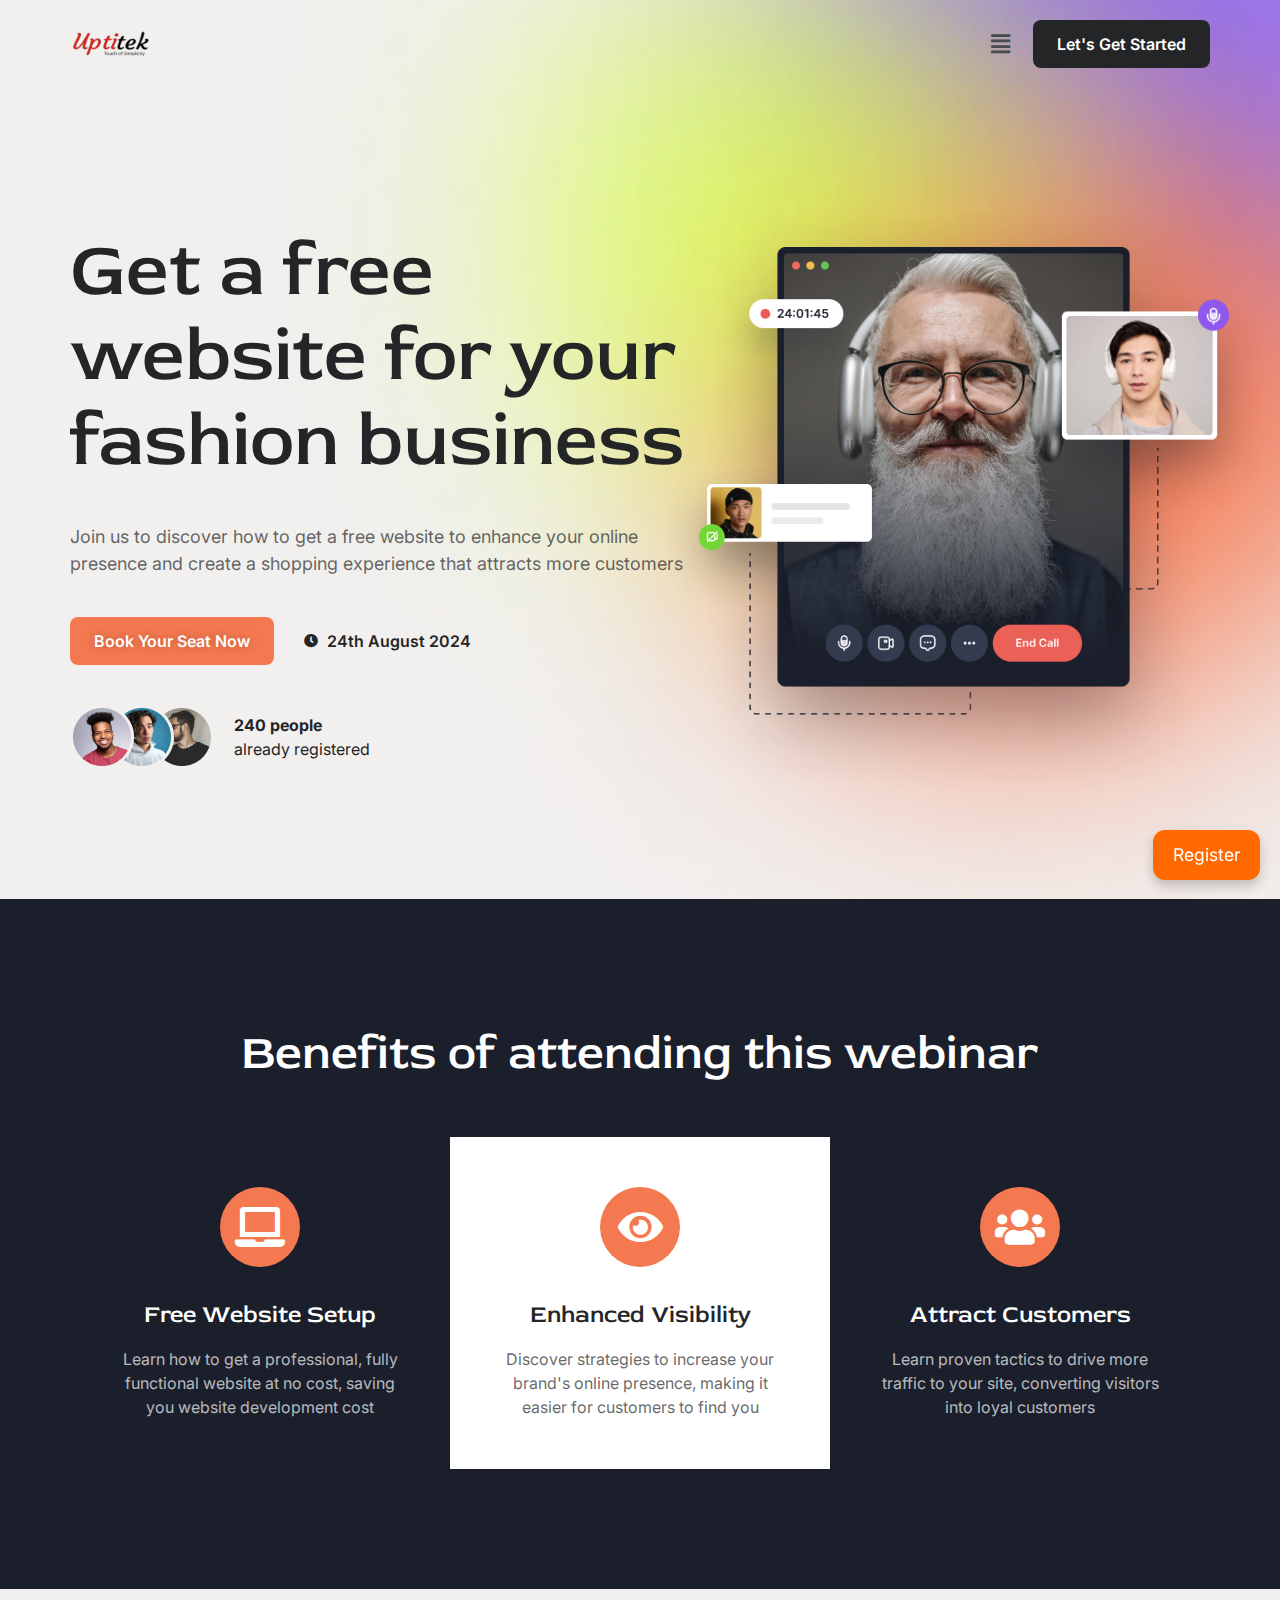
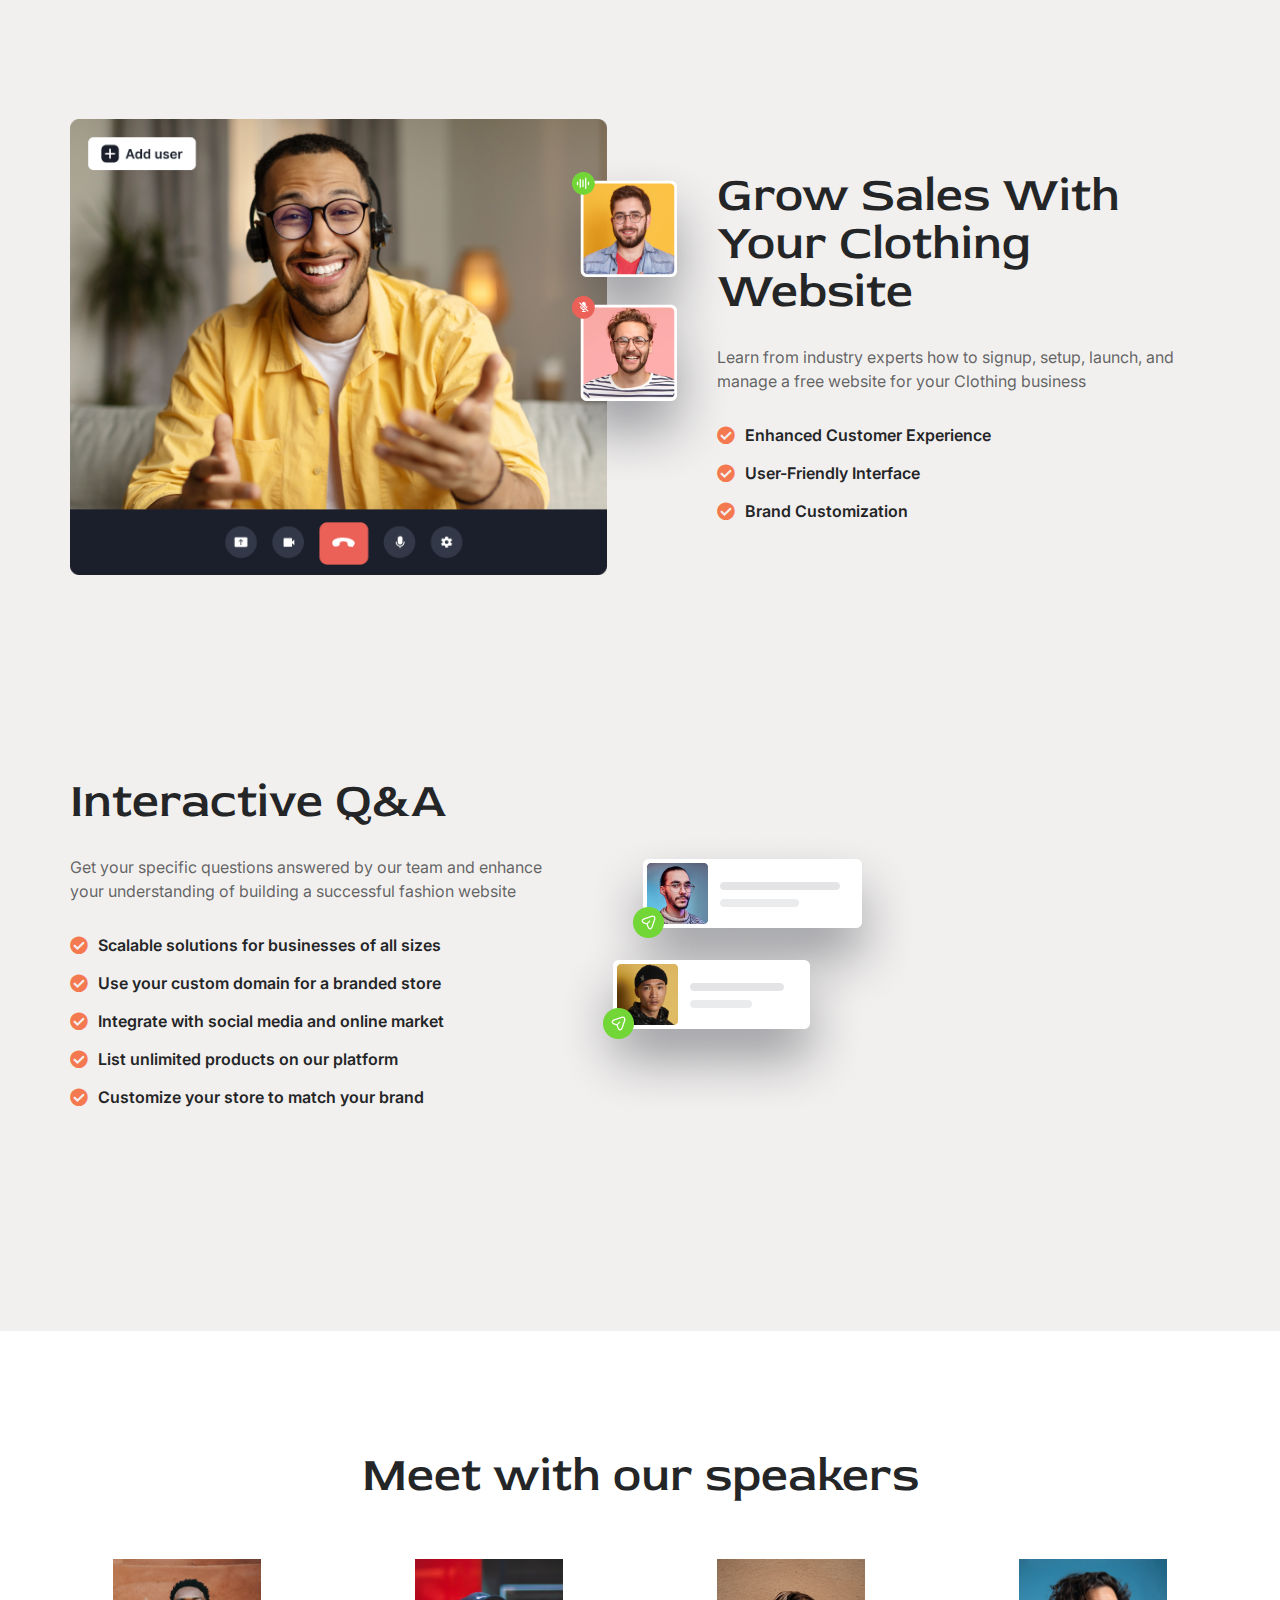
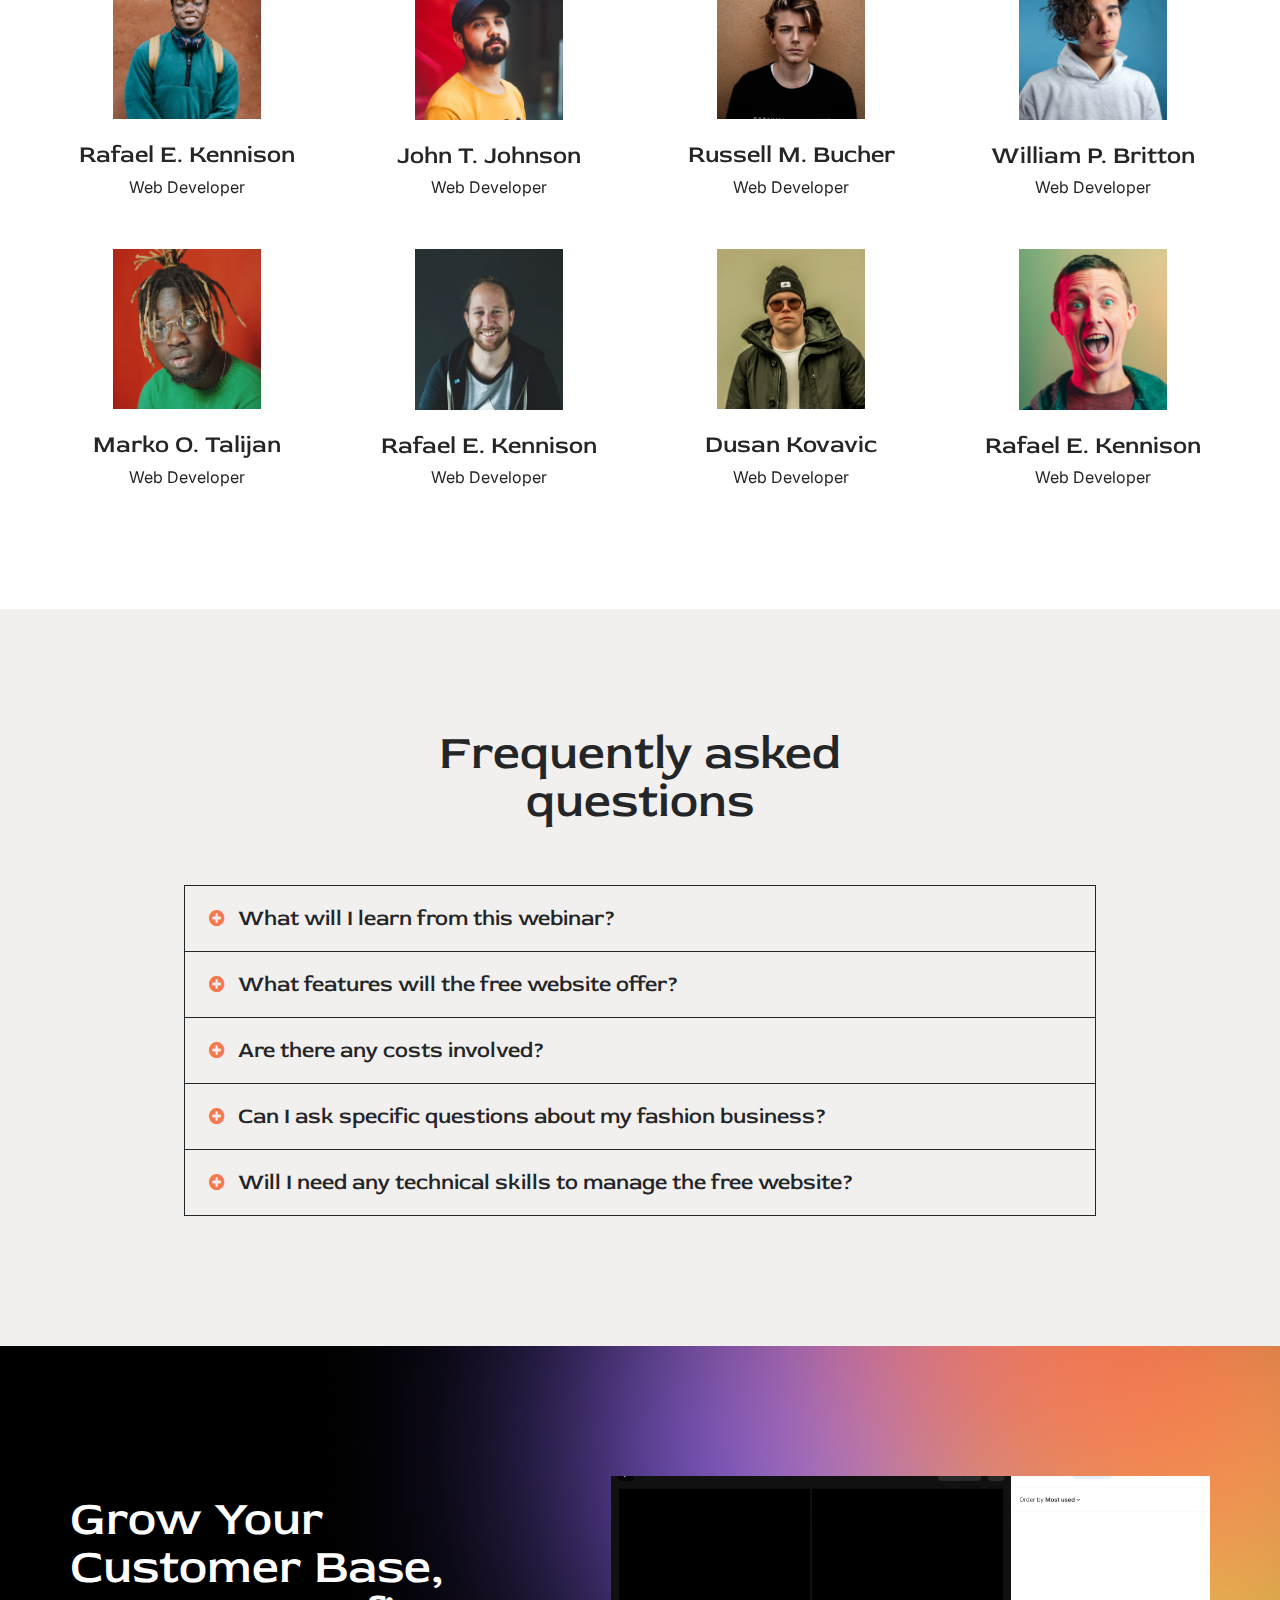
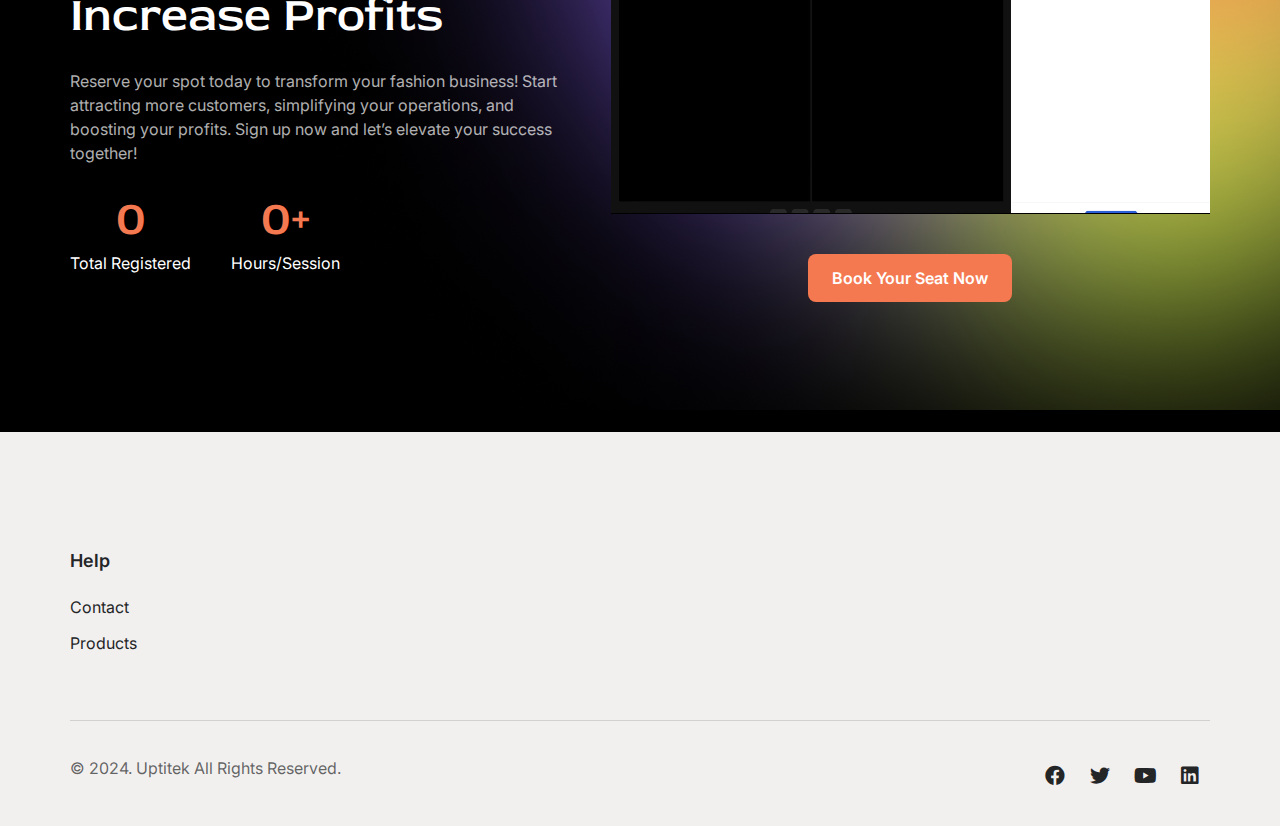
==== commit 8bde744f: "first updates" ====
--- a/index.html
+++ b/index.html
@@ -861,7 +861,7 @@
 									data-id="106e3a98" data-element_type="widget"
 									data-widget_type="text-editor.default">
 									<div class="elementor-widget-container">Learn how to get a professional, fully functional website at no cost,
-										 saving you hundreds in development fees</p>
+										 saving you website development cost</p>
 									</div>
 								</div>
 							</div>
@@ -1013,7 +1013,7 @@
 							<div class="elementor-element elementor-element-35ecb5bc elementor-widget elementor-widget-heading"
 								data-id="35ecb5bc" data-element_type="widget" data-widget_type="heading.default">
 								<div class="elementor-widget-container">
-									<h2 class="elementor-heading-title elementor-size-default">Mastering Your Free Fashion Website</h2>
+									<h2 class="elementor-heading-title elementor-size-default">Grow Sales With Your Clothing Website</h2>
 								</div>
 							</div>
 							<div class="elementor-element elementor-element-327bf9c0 elementor-widget elementor-widget-text-editor"
@@ -1024,8 +1024,8 @@
 										data-widget_type="droit-title.default">
 										<div class="elementor-widget-container">
 											<div class="dl_title_section">
-												<p class="dl_sub_title_text">Learn from industry experts how to effectively build, launch,
-													 and optimize a free website for your fashion business</p>
+												<p class="dl_sub_title_text">Learn from industry experts how to signup, setup, 
+													launch, and manage a free website for your Clothing business</p>
 											</div>
 										</div>
 									</div>
@@ -1038,17 +1038,17 @@
 										<li class="elementor-icon-list-item">
 											<span class="elementor-icon-list-icon">
 												<i aria-hidden="true" class="fas fa-check-circle"></i> </span>
-											<span class="elementor-icon-list-text">Guidance on optimizing a free website for your brand</span>
+											<span class="elementor-icon-list-text"> Enhanced Customer Experience</span>
 										</li>
 										<li class="elementor-icon-list-item">
 											<span class="elementor-icon-list-icon">
 												<i aria-hidden="true" class="fas fa-check-circle"></i> </span>
-											<span class="elementor-icon-list-text">Set up features to enhance the shopping experience </span>
+											<span class="elementor-icon-list-text">User-Friendly Interface </span>
 										</li>
 										<li class="elementor-icon-list-item">
 											<span class="elementor-icon-list-icon">
 												<i aria-hidden="true" class="fas fa-check-circle"></i> </span>
-											<span class="elementor-icon-list-text">Implement effective SEO strategies to boost your visibility</span>
+											<span class="elementor-icon-list-text"> Brand Customization</span>
 										</li>
 									</ul>
 								</div>
@@ -1076,8 +1076,9 @@
 										data-widget_type="droit-title.default">
 										<div class="elementor-widget-container">
 											<div class="dl_title_section">
-												<p class="dl_sub_title_text">Get your specific questions answered by our team
-													and enhance your understanding of building a successful fashion website</p>
+												<p class="dl_sub_title_text">Get your specific questions answered by our team and enhance 
+													your understanding of building a successful fashion website
+												</p>
 											</div>
 										</div>
 									</div>
@@ -1090,23 +1091,29 @@
 										<li class="elementor-icon-list-item">
 											<span class="elementor-icon-list-icon">
 												<i aria-hidden="true" class="fas fa-check-circle"></i> </span>
-											<span class="elementor-icon-list-text">Maximize sales through effective site features</span>
+											<span class="elementor-icon-list-text">Scalable solutions for businesses of all sizes</span>
 										</li>
 										<li class="elementor-icon-list-item">
 											<span class="elementor-icon-list-icon">
 												<i aria-hidden="true" class="fas fa-check-circle"></i> </span>
-											<span class="elementor-icon-list-text">Enhance the shopping journey for your customers</span>
+											<span class="elementor-icon-list-text">Use your custom domain for a branded store</span>
 										</li>
 										<li class="elementor-icon-list-item">
 											<span class="elementor-icon-list-icon">
 												<i aria-hidden="true" class="fas fa-check-circle"></i> </span>
-											<span class="elementor-icon-list-text">Protect your fashion site from potential threats</span>
+											<span class="elementor-icon-list-text">Integrate with social media and online market</span>
+										</li>
+
+										<li class="elementor-icon-list-item">
+											<span class="elementor-icon-list-icon">
+												<i aria-hidden="true" class="fas fa-check-circle"></i> </span>
+											<span class="elementor-icon-list-text">List unlimited products on our platform</span>
 										</li>
 										
 										<li class="elementor-icon-list-item">
 											<span class="elementor-icon-list-icon">
 												<i aria-hidden="true" class="fas fa-check-circle"></i> </span>
-											<span class="elementor-icon-list-text">Design a site that captivates fashion enthusiasts</span>
+											<span class="elementor-icon-list-text">Customize your store to match your brand</span>
 										</li>
 									</ul>
 								</div>
@@ -1496,8 +1503,8 @@
 									<a class="elementor-accordion-title" href="#">What features will the free website offer? </a>
 								</div>
 								<div id="elementor-tab-content-1442" class="elementor-tab-content elementor-clearfix"
-									data-tab="2" role="tabpanel" aria-labelledby="elementor-tab-title-1442">The free website will include essential features such as customizable design templates, 
-									e-commerce functionality, and mobile optimization to enhance your fashion business</div>
+									data-tab="2" role="tabpanel" aria-labelledby="elementor-tab-title-1442">Our free website includes CRM, sales reports, invoicing, brand customization, 
+									inventory management, order management, and much more for streamlined operations.</div>
 							</div>
 							
 							<div class="elementor-accordion-item">
@@ -1546,8 +1553,8 @@
 									<a class="elementor-accordion-title" href="#">Will I need any technical skills to manage the free website?</a>
 								</div>
 								<div id="elementor-tab-content-1445" class="elementor-tab-content elementor-clearfix"
-									data-tab="5" role="tabpanel" aria-labelledby="elementor-tab-title-1445">The free website is designed to be user-friendly, but basic technical skills can be helpful.
-									 We will provide guidance on managing your site without needing advanced skills </div>
+									data-tab="5" role="tabpanel" aria-labelledby="elementor-tab-title-1445">No technical skills are required. Our free website is 
+									user-friendly. Basic technical knowledge helps, but we offer guidance for easy management </div>
 							</div>
 						</div>
 					</div>
@@ -1563,7 +1570,7 @@
 					<div class="elementor-element elementor-element-6f5abdd6 elementor-widget elementor-widget-heading"
 						data-id="6f5abdd6" data-element_type="widget" data-widget_type="heading.default">
 						<div class="elementor-widget-container">
-							<h2 class="elementor-heading-title elementor-size-default">Let’s Elevate Your Fashion Business Together!</h2>
+							<h2 class="elementor-heading-title elementor-size-default">Grow Your Customer Base, Increase Profits</h2>
 						</div>
 					</div>
 					<div class="elementor-element elementor-element-4e7a49f2 elementor-widget elementor-widget-text-editor"
@@ -1573,9 +1580,8 @@
 								data-id="b5d4894" data-element_type="widget" data-widget_type="droit-title.default">
 								<div class="elementor-widget-container">
 									<div class="dl_title_section">
-										<p class="dl_sub_title_text">Reserve your spot today and start building a website that showcases your brand in style!
-
-											Sign up now and let’s create something amazing together!</p>
+										<p class="dl_sub_title_text">Reserve your spot today to transform your fashion business! Start attracting more customers, 
+											simplifying your operations, and boosting your profits. Sign up now and let’s elevate your success together!</p>
 									</div>
 								</div>
 							</div>
@@ -1622,7 +1628,7 @@
 										<div class="elementor-counter-number-wrapper">
 											<span class="elementor-counter-number-prefix"></span>
 											<span class="elementor-counter-number" data-duration="2000"
-												data-to-value="642" data-from-value="0" data-delimiter=",">0</span>
+												data-to-value="240" data-from-value="0" data-delimiter=",">0</span>
 											<span class="elementor-counter-number-suffix"></span>
 										</div>
 										<div class="elementor-counter-title">Total Registered</div>
@@ -1930,7 +1936,7 @@
 						<div class="elementor-element elementor-element-38fecc0c elementor-widget elementor-widget-text-editor"
 							data-id="38fecc0c" data-element_type="widget" data-widget_type="text-editor.default">
 							<div class="elementor-widget-container">
-								<p>© 2023. Uptitek All Rights Reserved.</p>
+								<p>© 2024. Uptitek All Rights Reserved.</p>
 							</div>
 						</div>
 						<div class="elementor-element elementor-element-70550d1 elementor-shape-rounded elementor-grid-0 elementor-widget elementor-widget-social-icons"
